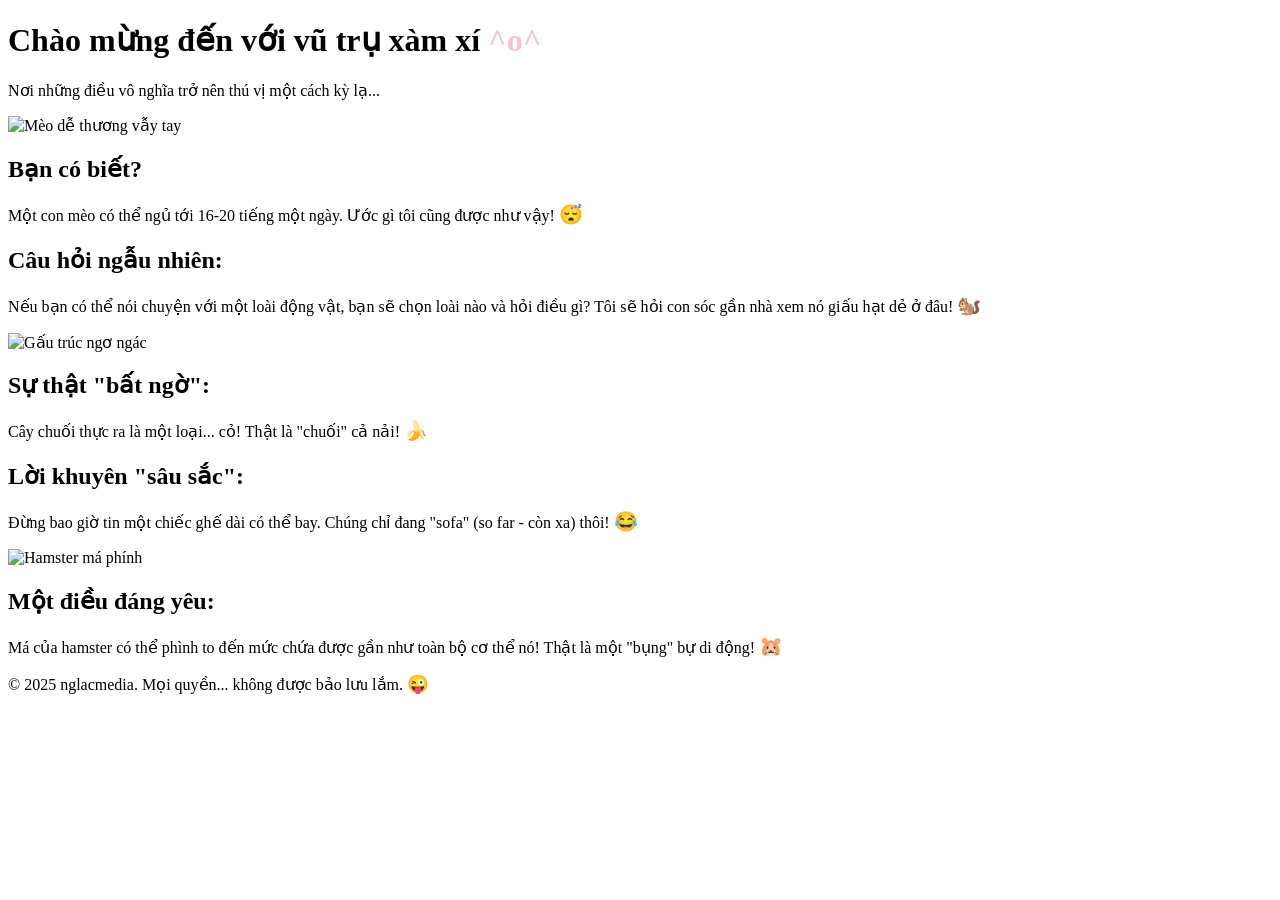
==== index.html @ ce8ee738 "Update index.html Signed-off-by: nglacmedia <doramloc8@gmail.com>" ====
<!DOCTYPE html>
<html lang="vi">
<head>
    <meta charset="UTF-8">
    <meta name="viewport" content="width=device-width, initial-scale=1.0">
    <title>Trang Web Xàm Xí</title>
    <link rel="stylesheet" href="style.css"> 
</head>
<body>
    <div class="container">
        <header>
            <h1>Chào mừng đến với vũ trụ xàm xí <span style="color: pink;">^o^</span></h1>
            <p class="subtitle">Nơi những điều vô nghĩa trở nên thú vị một cách kỳ lạ...</p>
        </header>

        <section class="content">
            <div class="item">
                <img src="https://i.imgur.com/ZLgWv04.gif" alt="Mèo dễ thương vẫy tay">
                <h2>Bạn có biết?</h2>
                <p>Một con mèo có thể ngủ tới 16-20 tiếng một ngày. Ước gì tôi cũng được như vậy! <span style="font-size: 1.2em;">😴</span></p>
            </div>

            <div class="item">
                <h2>Câu hỏi ngẫu nhiên:</h2>
                <p>Nếu bạn có thể nói chuyện với một loài động vật, bạn sẽ chọn loài nào và hỏi điều gì? Tôi sẽ hỏi con sóc gần nhà xem nó giấu hạt dẻ ở đâu! <span style="font-size: 1.2em;">🐿️</span></p>
            </div>

            <div class="item">
                <img src="https://i.imgur.com/LhK5QkC.gif" alt="Gấu trúc ngơ ngác">
                <h2>Sự thật "bất ngờ":</h2>
                <p>Cây chuối thực ra là một loại... cỏ! Thật là "chuối" cả nải! <span style="font-size: 1.2em;">🍌</span></p>
            </div>

            <div class="item">
                <h2>Lời khuyên "sâu sắc":</h2>
                <p>Đừng bao giờ tin một chiếc ghế dài có thể bay. Chúng chỉ đang "sofa" (so far - còn xa) thôi! <span style="font-size: 1.2em;">😂</span></p>
            </div>

            <div class="item">
                <img src="https://i.imgur.com/mSBvQfS.gif" alt="Hamster má phính">
                <h2>Một điều đáng yêu:</h2>
                <p>Má của hamster có thể phình to đến mức chứa được gần như toàn bộ cơ thể nó! Thật là một "bụng" bự di động! <span style="font-size: 1.2em;">🐹</span></p>
            </div>
            <div id="hidden-ip-log" style="display: none;"></div>
        </section>

        <footer>
            <p>© 2025 nglacmedia. Mọi quyền... không được bảo lưu lắm. <span style="font-size: 1.1em;">😜</span></p>
        </footer>
    </div>

    <script src="script.js"></script>
</body>
</html>
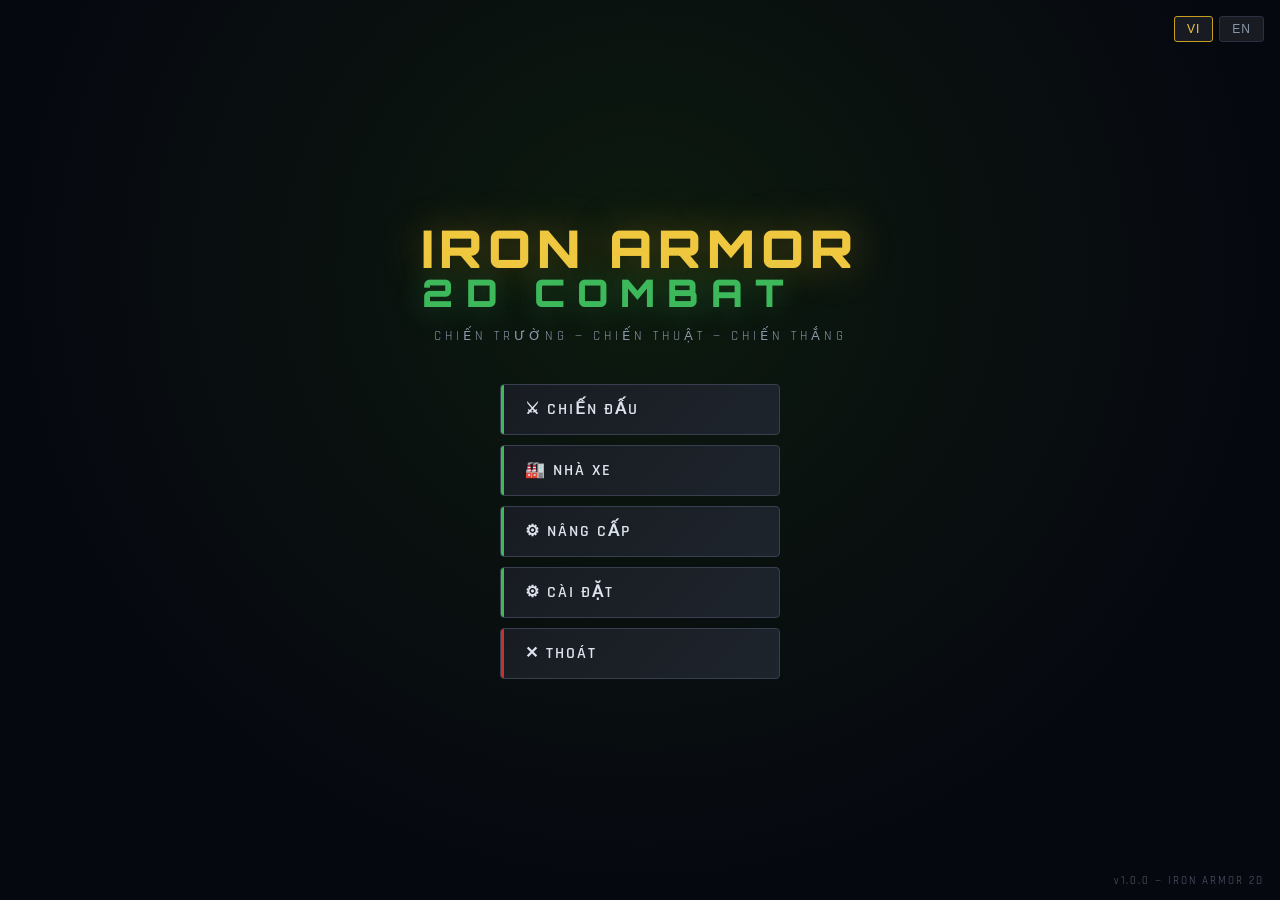
==== commit 053dac41: "Update index.html Signed-off-by: nglacmedia <doramloc8@gmail.com>" ====
--- a/index.html
+++ b/index.html
@@ -1,54 +1,1690 @@
 <!DOCTYPE html>
 <html lang="vi">
 <head>
-    <meta charset="UTF-8">
-    <meta name="viewport" content="width=device-width, initial-scale=1.0">
-    <title>Trang Web Xàm Xí</title>
-    <link rel="stylesheet" href="style.css"> 
+<meta charset="UTF-8">
+<meta name="viewport" content="width=device-width, initial-scale=1.0">
+<title>Iron Armor 2D — War Thunder Web</title>
+<style>
+@import url('https://fonts.googleapis.com/css2?family=Orbitron:wght@400;700;900&family=Rajdhani:wght@400;500;600;700&display=swap');
+*{margin:0;padding:0;box-sizing:border-box;user-select:none;}
+:root{
+  --bg:#0a0c10;--surface:#111418;--surface2:#181c22;--surface3:#1e242c;
+  --border:#2a3040;--border2:#384050;
+  --green:#3db85a;--green2:#28843e;--green3:#1a5c2a;
+  --gold:#c8a020;--gold2:#f0c840;--gold3:#806010;
+  --red:#c83030;--red2:#e84040;
+  --blue:#2060c0;--blue2:#4080e0;
+  --text:#dde4ee;--text2:#8898aa;--text3:#556070;
+  --amber:#d08020;--amber2:#f0a030;
+}
+html,body{width:100%;height:100%;overflow:hidden;background:var(--bg);font-family:'Rajdhani',sans-serif;color:var(--text);}
+canvas{display:block;position:absolute;top:0;left:0;}
+
+/* ===== SCREENS ===== */
+.screen{position:absolute;inset:0;display:none;flex-direction:column;align-items:center;justify-content:center;z-index:10;}
+.screen.active{display:flex;}
+
+/* ===== MAIN MENU ===== */
+#screen-menu{background:radial-gradient(ellipse at 50% 30%,#0d1a0e 0%,#060810 70%);}
+#menu-canvas{position:absolute;inset:0;z-index:0;}
+.menu-content{position:relative;z-index:2;display:flex;flex-direction:column;align-items:center;gap:8px;}
+.game-logo{font-family:'Orbitron',monospace;font-size:52px;font-weight:900;color:var(--gold2);letter-spacing:6px;text-shadow:0 0 40px rgba(200,160,30,0.4);line-height:1;}
+.game-logo span{color:var(--green);font-size:38px;display:block;letter-spacing:12px;text-shadow:0 0 30px rgba(60,180,90,0.4);}
+.game-tagline{font-size:13px;letter-spacing:4px;color:var(--text2);margin:8px 0 32px;}
+.menu-btns{display:flex;flex-direction:column;gap:10px;width:280px;}
+.menu-btn{
+  background:linear-gradient(135deg,var(--surface2),var(--surface3));
+  border:1px solid var(--border2);border-radius:4px;
+  padding:14px 24px;font-family:'Rajdhani',sans-serif;font-size:16px;font-weight:600;
+  color:var(--text);letter-spacing:2px;cursor:pointer;
+  transition:all 0.15s;text-align:left;position:relative;overflow:hidden;
+}
+.menu-btn::before{content:'';position:absolute;left:0;top:0;bottom:0;width:3px;background:var(--green);transition:width 0.15s;}
+.menu-btn:hover{border-color:var(--green);color:var(--gold2);background:linear-gradient(135deg,var(--surface3),#222c1a);}
+.menu-btn:hover::before{width:6px;}
+.menu-btn.danger::before{background:var(--red);}
+.menu-btn.danger:hover{border-color:var(--red);color:var(--red2);}
+.version-tag{position:absolute;bottom:12px;right:16px;font-size:11px;color:var(--text3);letter-spacing:2px;}
+.lang-toggle{position:absolute;top:16px;right:16px;display:flex;gap:6px;}
+.lang-btn{background:var(--surface2);border:1px solid var(--border);border-radius:3px;padding:5px 12px;font-size:12px;cursor:pointer;letter-spacing:1px;color:var(--text2);}
+.lang-btn.active{border-color:var(--gold);color:var(--gold2);}
+
+/* ===== GARAGE SCREEN ===== */
+#screen-garage{background:var(--bg);flex-direction:row;align-items:stretch;padding:0;}
+.garage-sidebar{width:280px;background:var(--surface);border-right:1px solid var(--border);display:flex;flex-direction:column;padding:20px 0;}
+.garage-title{font-family:'Orbitron',monospace;font-size:18px;font-weight:700;color:var(--gold2);padding:0 20px 16px;border-bottom:1px solid var(--border);letter-spacing:2px;}
+.tank-list{flex:1;overflow-y:auto;padding:12px;}
+.tank-item{border:1px solid var(--border);border-radius:4px;margin-bottom:8px;padding:12px;cursor:pointer;transition:all 0.12s;background:var(--surface2);}
+.tank-item:hover,.tank-item.selected{border-color:var(--green);background:var(--surface3);}
+.tank-item-name{font-weight:700;font-size:14px;color:var(--text);}
+.tank-item-tier{font-size:11px;color:var(--text2);margin-top:2px;}
+.tank-item-locked{opacity:0.45;cursor:not-allowed;}
+.tier-badge{display:inline-block;background:var(--gold3);color:var(--gold2);font-size:10px;padding:1px 6px;border-radius:2px;font-weight:700;float:right;}
+.garage-main{flex:1;display:flex;flex-direction:column;padding:24px;}
+.garage-header{display:flex;justify-content:space-between;align-items:center;margin-bottom:20px;}
+.garage-tank-name{font-family:'Orbitron',monospace;font-size:24px;font-weight:700;color:var(--gold2);}
+.garage-preview{flex:1;display:flex;gap:20px;}
+.tank-preview-box{flex:1;background:var(--surface2);border:1px solid var(--border);border-radius:6px;display:flex;align-items:center;justify-content:center;position:relative;overflow:hidden;}
+.tank-preview-canvas{width:100%;height:100%;}
+.tank-stats-box{width:260px;background:var(--surface2);border:1px solid var(--border);border-radius:6px;padding:16px;display:flex;flex-direction:column;gap:10px;}
+.stat-row{display:flex;flex-direction:column;gap:4px;}
+.stat-label{font-size:11px;color:var(--text2);letter-spacing:1px;text-transform:uppercase;}
+.stat-bar-bg{background:var(--surface);border-radius:2px;height:6px;overflow:hidden;}
+.stat-bar-fill{height:100%;border-radius:2px;transition:width 0.3s;}
+.stat-val{font-size:12px;color:var(--text);font-weight:600;}
+.garage-actions{display:flex;gap:10px;margin-top:16px;}
+.btn{padding:10px 24px;border-radius:4px;font-family:'Rajdhani',sans-serif;font-size:14px;font-weight:700;letter-spacing:2px;cursor:pointer;border:1px solid;transition:all 0.12s;}
+.btn-primary{background:var(--green3);border-color:var(--green2);color:var(--green);}
+.btn-primary:hover{background:var(--green2);color:#fff;}
+.btn-secondary{background:var(--surface3);border-color:var(--border2);color:var(--text);}
+.btn-secondary:hover{border-color:var(--text2);}
+.btn-gold{background:var(--gold3);border-color:var(--gold2);color:var(--gold2);}
+.btn-gold:hover{background:var(--gold2);color:#000;}
+.back-btn{background:var(--surface2);border:1px solid var(--border);border-radius:3px;padding:6px 14px;font-size:13px;cursor:pointer;color:var(--text2);}
+.back-btn:hover{border-color:var(--text2);color:var(--text);}
+
+/* ===== UPGRADE TREE ===== */
+#screen-upgrade{background:var(--bg);flex-direction:column;padding:24px;}
+.upgrade-header{width:100%;display:flex;justify-content:space-between;align-items:center;margin-bottom:20px;}
+.upgrade-title{font-family:'Orbitron',monospace;font-size:20px;font-weight:700;color:var(--gold2);letter-spacing:2px;}
+.upgrade-grid{display:grid;grid-template-columns:repeat(4,1fr);gap:14px;width:100%;max-width:900px;}
+.upgrade-card{background:var(--surface2);border:1px solid var(--border);border-radius:6px;padding:14px;cursor:pointer;transition:all 0.12s;position:relative;}
+.upgrade-card:hover:not(.locked){border-color:var(--gold);background:var(--surface3);}
+.upgrade-card.unlocked{border-color:var(--green2);}
+.upgrade-card.locked{opacity:0.5;cursor:not-allowed;}
+.upgrade-icon{font-size:28px;margin-bottom:6px;}
+.upgrade-name{font-weight:700;font-size:14px;color:var(--text);margin-bottom:3px;}
+.upgrade-desc{font-size:11px;color:var(--text2);line-height:1.4;}
+.upgrade-cost{margin-top:8px;font-size:12px;color:var(--gold2);font-weight:700;}
+.upgrade-badge{position:absolute;top:8px;right:8px;background:var(--green3);border:1px solid var(--green2);color:var(--green);font-size:10px;padding:2px 6px;border-radius:2px;}
+.currency-bar{display:flex;gap:16px;align-items:center;}
+.currency-item{display:flex;align-items:center;gap:6px;font-size:14px;font-weight:700;}
+
+/* ===== MISSION SELECT ===== */
+#screen-mission{background:var(--bg);flex-direction:column;padding:24px;}
+.mission-header{width:100%;display:flex;justify-content:space-between;align-items:center;margin-bottom:20px;}
+.mission-title{font-family:'Orbitron',monospace;font-size:20px;font-weight:700;color:var(--gold2);letter-spacing:2px;}
+.mission-grid{display:grid;grid-template-columns:repeat(3,1fr);gap:14px;width:100%;max-width:1000px;}
+.mission-card{background:var(--surface2);border:1px solid var(--border);border-radius:6px;padding:18px;cursor:pointer;transition:all 0.12s;position:relative;overflow:hidden;}
+.mission-card::before{content:'';position:absolute;top:0;left:0;right:0;height:3px;}
+.mission-card.easy::before{background:var(--green);}
+.mission-card.medium::before{background:var(--amber2);}
+.mission-card.hard::before{background:var(--red2);}
+.mission-card:hover:not(.locked-m){border-color:var(--gold);background:var(--surface3);}
+.mission-card.locked-m{opacity:0.45;cursor:not-allowed;}
+.mission-map-name{font-family:'Orbitron',monospace;font-size:13px;font-weight:700;color:var(--gold2);margin-bottom:6px;letter-spacing:1px;}
+.mission-name{font-size:16px;font-weight:700;color:var(--text);margin-bottom:6px;}
+.mission-desc{font-size:12px;color:var(--text2);line-height:1.5;margin-bottom:10px;}
+.mission-meta{display:flex;gap:10px;flex-wrap:wrap;}
+.mission-tag{font-size:10px;padding:2px 8px;border-radius:2px;font-weight:700;letter-spacing:1px;}
+.tag-easy{background:#1a3020;color:var(--green);}
+.tag-medium{background:#302010;color:var(--amber2);}
+.tag-hard{background:#301010;color:var(--red2);}
+.mission-stars{color:var(--gold2);font-size:14px;margin-top:6px;}
+.mission-reward{font-size:11px;color:var(--gold);margin-top:4px;}
+
+/* ===== SETTINGS ===== */
+#screen-settings{background:var(--bg);flex-direction:column;padding:24px;gap:0;}
+.settings-title{font-family:'Orbitron',monospace;font-size:20px;font-weight:700;color:var(--gold2);letter-spacing:2px;margin-bottom:20px;}
+.settings-panel{background:var(--surface2);border:1px solid var(--border);border-radius:6px;width:100%;max-width:600px;overflow:hidden;}
+.settings-row{display:flex;justify-content:space-between;align-items:center;padding:14px 20px;border-bottom:1px solid var(--border);}
+.settings-row:last-child{border-bottom:none;}
+.settings-label{font-size:15px;font-weight:600;color:var(--text);}
+.settings-desc{font-size:11px;color:var(--text2);margin-top:2px;}
+.toggle{width:44px;height:24px;background:var(--border2);border-radius:12px;position:relative;cursor:pointer;transition:background 0.2s;border:none;}
+.toggle.on{background:var(--green2);}
+.toggle::after{content:'';position:absolute;width:18px;height:18px;background:#fff;border-radius:50%;top:3px;left:3px;transition:left 0.2s;}
+.toggle.on::after{left:23px;}
+.slider-input{width:140px;accent-color:var(--green);}
+.select-input{background:var(--surface3);border:1px solid var(--border2);color:var(--text);padding:5px 10px;border-radius:3px;font-family:'Rajdhani',sans-serif;}
+
+/* ===== GAME UI ===== */
+#screen-game{z-index:5;background:transparent;}
+#game-canvas{position:absolute;inset:0;z-index:1;}
+#game-hud{position:absolute;inset:0;z-index:5;pointer-events:none;}
+
+/* HUD Top */
+.hud-top{position:absolute;top:0;left:0;right:0;display:flex;justify-content:space-between;align-items:flex-start;padding:10px 14px;}
+.hud-panel{background:rgba(8,12,16,0.82);border:1px solid rgba(40,60,80,0.8);border-radius:4px;padding:8px 14px;backdrop-filter:blur(2px);}
+.hud-player-name{font-family:'Orbitron',monospace;font-size:11px;font-weight:700;color:var(--gold2);letter-spacing:2px;margin-bottom:4px;}
+.hud-hp-row{display:flex;align-items:center;gap:8px;}
+.hud-hp-bar-bg{width:160px;height:8px;background:rgba(255,255,255,0.1);border-radius:4px;overflow:hidden;}
+.hud-hp-bar{height:100%;border-radius:4px;transition:width 0.1s,background 0.3s;}
+.hud-hp-text{font-size:11px;font-weight:700;min-width:36px;text-align:right;}
+.hud-armor-row{display:flex;gap:6px;margin-top:5px;}
+.armor-seg{width:14px;height:4px;border-radius:1px;background:var(--blue2);opacity:0.9;}
+.armor-seg.lost{background:rgba(255,255,255,0.12);}
+.hud-ammo-row{display:flex;gap:3px;margin-top:5px;align-items:center;}
+.ammo-dot{width:7px;height:10px;border-radius:1px;background:var(--gold);opacity:0.9;}
+.ammo-dot.spent{background:rgba(255,255,255,0.1);}
+.ammo-reload{width:100%;height:3px;background:rgba(255,255,255,0.1);border-radius:2px;margin-top:4px;overflow:hidden;}
+.ammo-reload-fill{height:100%;background:var(--gold);border-radius:2px;transition:width 0.05s;}
+
+/* HUD Center */
+.hud-center{position:absolute;top:10px;left:50%;transform:translateX(-50%);}
+.hud-score-box{text-align:center;}
+.hud-score-val{font-family:'Orbitron',monospace;font-size:22px;font-weight:900;color:var(--gold2);}
+.hud-wave-text{font-size:11px;color:var(--text2);letter-spacing:2px;margin-top:2px;}
+.hud-timer{font-family:'Orbitron',monospace;font-size:14px;color:var(--red2);margin-top:3px;}
+
+/* HUD Bottom Right — Minimap */
+.hud-minimap{position:absolute;bottom:14px;right:14px;width:160px;height:160px;}
+.minimap-canvas{width:160px;height:160px;border:1px solid rgba(60,180,90,0.4);border-radius:3px;background:rgba(10,16,12,0.85);}
+.minimap-label{font-size:9px;color:var(--text3);letter-spacing:2px;text-align:center;margin-top:3px;}
+
+/* HUD Bottom Left — Controls */
+.hud-controls{position:absolute;bottom:14px;left:14px;}
+.ctrl-hint{font-size:10px;color:rgba(255,255,255,0.35);letter-spacing:1px;line-height:1.8;}
+.ctrl-key{display:inline-block;background:rgba(255,255,255,0.08);border:1px solid rgba(255,255,255,0.15);border-radius:2px;padding:0 4px;font-size:9px;}
+
+/* HUD Weapon Selector */
+.hud-weapons{position:absolute;bottom:14px;left:50%;transform:translateX(-50%);display:flex;gap:8px;}
+.weapon-slot{background:rgba(8,12,16,0.82);border:1px solid rgba(40,60,80,0.8);border-radius:4px;padding:6px 12px;text-align:center;min-width:70px;}
+.weapon-slot.active{border-color:var(--gold2);}
+.weapon-slot-key{font-size:10px;color:var(--text3);letter-spacing:1px;}
+.weapon-slot-name{font-size:12px;font-weight:700;color:var(--text);}
+.weapon-slot.active .weapon-slot-name{color:var(--gold2);}
+
+/* HUD Crosshair pointer-events none handled by canvas */
+/* Kill feed */
+.kill-feed{position:absolute;top:70px;right:14px;display:flex;flex-direction:column;gap:4px;pointer-events:none;}
+.kill-entry{background:rgba(8,12,16,0.75);border-left:2px solid var(--red2);padding:3px 8px;font-size:11px;color:var(--text);border-radius:2px;animation:killFade 3s forwards;}
+@keyframes killFade{0%{opacity:1}70%{opacity:1}100%{opacity:0}}
+
+/* Alerts */
+.hud-alert{position:absolute;top:50%;left:50%;transform:translate(-50%,-50%);font-family:'Orbitron',monospace;font-size:26px;font-weight:900;letter-spacing:6px;pointer-events:none;opacity:0;transition:opacity 0.3s;}
+
+/* Boss health bar */
+.boss-bar{position:absolute;top:56px;left:50%;transform:translateX(-50%);width:400px;display:none;}
+.boss-bar-name{font-family:'Orbitron',monospace;font-size:12px;color:var(--red2);text-align:center;letter-spacing:2px;margin-bottom:3px;}
+.boss-bar-bg{height:10px;background:rgba(255,255,255,0.1);border-radius:5px;overflow:hidden;}
+.boss-bar-fill{height:100%;background:linear-gradient(90deg,var(--red),var(--red2));border-radius:5px;transition:width 0.1s;}
+
+/* ===== PAUSE / GAME OVER ===== */
+.overlay-screen{position:absolute;inset:0;background:rgba(0,0,0,0.78);z-index:20;display:none;flex-direction:column;align-items:center;justify-content:center;gap:16px;}
+.overlay-screen.active{display:flex;}
+.overlay-title{font-family:'Orbitron',monospace;font-size:42px;font-weight:900;letter-spacing:6px;}
+.overlay-score{font-size:18px;color:var(--text2);text-align:center;}
+.overlay-btns{display:flex;gap:12px;margin-top:8px;}
+.results-grid{display:grid;grid-template-columns:repeat(3,1fr);gap:12px;background:var(--surface2);border:1px solid var(--border);border-radius:6px;padding:16px;max-width:480px;}
+.result-item{text-align:center;}
+.result-val{font-family:'Orbitron',monospace;font-size:22px;font-weight:700;color:var(--gold2);}
+.result-label{font-size:11px;color:var(--text2);margin-top:2px;letter-spacing:1px;}
+
+/* ===== SCROLLBAR ===== */
+::-webkit-scrollbar{width:4px;}
+::-webkit-scrollbar-track{background:var(--surface);}
+::-webkit-scrollbar-thumb{background:var(--border2);border-radius:2px;}
+::-webkit-scrollbar-thumb:hover{background:var(--text3);}
+</style>
 </head>
 <body>
-    <div class="container">
-        <header>
-            <h1>Chào mừng đến với vũ trụ xàm xí <span style="color: pink;">^o^</span></h1>
-            <p class="subtitle">Nơi những điều vô nghĩa trở nên thú vị một cách kỳ lạ...</p>
-        </header>
-
-        <section class="content">
-            <div class="item">
-                <img src="https://i.imgur.com/ZLgWv04.gif" alt="Mèo dễ thương vẫy tay">
-                <h2>Bạn có biết?</h2>
-                <p>Một con mèo có thể ngủ tới 16-20 tiếng một ngày. Ước gì tôi cũng được như vậy! <span style="font-size: 1.2em;">😴</span></p>
-            </div>
-
-            <div class="item">
-                <h2>Câu hỏi ngẫu nhiên:</h2>
-                <p>Nếu bạn có thể nói chuyện với một loài động vật, bạn sẽ chọn loài nào và hỏi điều gì? Tôi sẽ hỏi con sóc gần nhà xem nó giấu hạt dẻ ở đâu! <span style="font-size: 1.2em;">🐿️</span></p>
-            </div>
-
-            <div class="item">
-                <img src="https://i.imgur.com/LhK5QkC.gif" alt="Gấu trúc ngơ ngác">
-                <h2>Sự thật "bất ngờ":</h2>
-                <p>Cây chuối thực ra là một loại... cỏ! Thật là "chuối" cả nải! <span style="font-size: 1.2em;">🍌</span></p>
-            </div>
-
-            <div class="item">
-                <h2>Lời khuyên "sâu sắc":</h2>
-                <p>Đừng bao giờ tin một chiếc ghế dài có thể bay. Chúng chỉ đang "sofa" (so far - còn xa) thôi! <span style="font-size: 1.2em;">😂</span></p>
-            </div>
-
-            <div class="item">
-                <img src="https://i.imgur.com/mSBvQfS.gif" alt="Hamster má phính">
-                <h2>Một điều đáng yêu:</h2>
-                <p>Má của hamster có thể phình to đến mức chứa được gần như toàn bộ cơ thể nó! Thật là một "bụng" bự di động! <span style="font-size: 1.2em;">🐹</span></p>
-            </div>
-            <div id="hidden-ip-log" style="display: none;"></div>
-        </section>
-
-        <footer>
-            <p>© 2025 nglacmedia. Mọi quyền... không được bảo lưu lắm. <span style="font-size: 1.1em;">😜</span></p>
-        </footer>
+
+<!-- BG canvas for menu animation -->
+<canvas id="menu-canvas"></canvas>
+
+<!-- ===== MAIN MENU ===== -->
+<div class="screen active" id="screen-menu">
+  <div class="lang-toggle">
+    <button class="lang-btn active" onclick="setLang('vi')" id="lang-vi">VI</button>
+    <button class="lang-btn" onclick="setLang('en')" id="lang-en">EN</button>
+  </div>
+  <div class="menu-content">
+    <div class="game-logo">IRON ARMOR<span>2D COMBAT</span></div>
+    <div class="game-tagline" id="t-tagline">CHIẾN TRƯỜNG — CHIẾN THUẬT — CHIẾN THẮNG</div>
+    <div class="menu-btns">
+      <button class="menu-btn" onclick="showScreen('screen-mission')">⚔ <span id="t-play">CHIẾN ĐẤU</span></button>
+      <button class="menu-btn" onclick="showScreen('screen-garage')">🏭 <span id="t-garage">NHÀ XE</span></button>
+      <button class="menu-btn" onclick="showScreen('screen-upgrade')">⚙ <span id="t-upgrade">NÂNG CẤP</span></button>
+      <button class="menu-btn" onclick="showScreen('screen-settings')">⚙ <span id="t-settings">CÀI ĐẶT</span></button>
+      <button class="menu-btn danger" onclick="confirmExit()">✕ <span id="t-exit">THOÁT</span></button>
     </div>
-
-    <script src="script.js"></script>
+  </div>
+  <div class="version-tag">v1.0.0 — IRON ARMOR 2D</div>
+</div>
+
+<!-- ===== GARAGE ===== -->
+<div class="screen" id="screen-garage">
+  <div class="garage-sidebar">
+    <div class="garage-title" id="t-g-title">🏭 NHÀ XE</div>
+    <div class="tank-list" id="tank-list"></div>
+    <div style="padding:12px 16px;border-top:1px solid var(--border);">
+      <button class="back-btn" onclick="showScreen('screen-menu')" style="width:100%">← <span id="t-back">QUAY LẠI</span></button>
+    </div>
+  </div>
+  <div class="garage-main">
+    <div class="garage-header">
+      <div class="garage-tank-name" id="garage-tank-name">T-34-85</div>
+      <div class="currency-bar">
+        <div class="currency-item"><span>🪙</span><span id="gold-display">0</span></div>
+        <div class="currency-item"><span>🔩</span><span id="rp-display">0</span></div>
+      </div>
+    </div>
+    <div class="garage-preview">
+      <div class="tank-preview-box"><canvas id="garage-canvas" class="tank-preview-canvas"></canvas></div>
+      <div class="tank-stats-box" id="tank-stats-box">
+        <div class="stat-row">
+          <div style="display:flex;justify-content:space-between"><span class="stat-label" id="t-s-armor">GIÁP</span><span class="stat-val" id="stat-armor">0</span></div>
+          <div class="stat-bar-bg"><div class="stat-bar-fill" id="bar-armor" style="background:var(--blue2)"></div></div>
+        </div>
+        <div class="stat-row">
+          <div style="display:flex;justify-content:space-between"><span class="stat-label" id="t-s-firepower">HỎA LỰC</span><span class="stat-val" id="stat-firepower">0</span></div>
+          <div class="stat-bar-bg"><div class="stat-bar-fill" id="bar-firepower" style="background:var(--red2)"></div></div>
+        </div>
+        <div class="stat-row">
+          <div style="display:flex;justify-content:space-between"><span class="stat-label" id="t-s-mobility">CƠ ĐỘNG</span><span class="stat-val" id="stat-mobility">0</span></div>
+          <div class="stat-bar-bg"><div class="stat-bar-fill" id="bar-mobility" style="background:var(--green)"></div></div>
+        </div>
+        <div class="stat-row">
+          <div style="display:flex;justify-content:space-between"><span class="stat-label" id="t-s-reload">NẠP ĐẠN</span><span class="stat-val" id="stat-reload">0s</span></div>
+          <div class="stat-bar-bg"><div class="stat-bar-fill" id="bar-reload" style="background:var(--gold)"></div></div>
+        </div>
+        <div class="stat-row">
+          <div style="display:flex;justify-content:space-between"><span class="stat-label" id="t-s-range">TẦM BẮN</span><span class="stat-val" id="stat-range">0m</span></div>
+          <div class="stat-bar-bg"><div class="stat-bar-fill" id="bar-range" style="background:var(--amber2)"></div></div>
+        </div>
+        <div style="margin-top:auto;padding-top:10px;border-top:1px solid var(--border);">
+          <div style="font-size:11px;color:var(--text2);margin-bottom:4px;" id="t-nation">QUỐC GIA</div>
+          <div id="stat-nation" style="font-weight:700;font-size:14px;">USSR</div>
+          <div style="font-size:11px;color:var(--text2);margin-top:6px;margin-bottom:4px;" id="t-tier">HẠNG</div>
+          <div id="stat-tier" style="font-weight:700;font-size:14px;color:var(--gold2);">I</div>
+        </div>
+      </div>
+    </div>
+    <div class="garage-actions">
+      <button class="btn btn-primary" onclick="selectTankAndGo()" id="t-btn-battle">⚔ CHIẾN ĐẤU</button>
+      <button class="btn btn-gold" onclick="showScreen('screen-upgrade')" id="t-btn-upgrades">⚙ NÂNG CẤP</button>
+    </div>
+  </div>
+</div>
+
+<!-- ===== UPGRADE ===== -->
+<div class="screen" id="screen-upgrade">
+  <div class="upgrade-header" style="max-width:940px;width:100%">
+    <div class="upgrade-title" id="t-up-title">⚙ CÂY NÂNG CẤP</div>
+    <div style="display:flex;gap:16px;align-items:center;">
+      <div class="currency-bar">
+        <div class="currency-item">🪙 <span id="gold-display2">0</span></div>
+        <div class="currency-item">🔩 <span id="rp-display2">0</span></div>
+      </div>
+      <button class="back-btn" onclick="showScreen('screen-menu')">← <span id="t-back2">QUAY LẠI</span></button>
+    </div>
+  </div>
+  <div class="upgrade-grid" id="upgrade-grid"></div>
+</div>
+
+<!-- ===== MISSION SELECT ===== -->
+<div class="screen" id="screen-mission">
+  <div class="mission-header" style="max-width:1020px;width:100%">
+    <div class="mission-title" id="t-ms-title">⚔ CHỌN NHIỆM VỤ</div>
+    <button class="back-btn" onclick="showScreen('screen-menu')">← <span id="t-back3">QUAY LẠI</span></button>
+  </div>
+  <div class="mission-grid" id="mission-grid"></div>
+</div>
+
+<!-- ===== SETTINGS ===== -->
+<div class="screen" id="screen-settings">
+  <div style="width:100%;max-width:600px;">
+    <div style="display:flex;justify-content:space-between;align-items:center;margin-bottom:20px;">
+      <div class="settings-title" id="t-set-title">⚙ CÀI ĐẶT</div>
+      <button class="back-btn" onclick="showScreen('screen-menu')">← <span id="t-back4">QUAY LẠI</span></button>
+    </div>
+    <div class="settings-panel">
+      <div class="settings-row">
+        <div><div class="settings-label" id="t-set-lang">Ngôn Ngữ / Language</div></div>
+        <select class="select-input" onchange="setLang(this.value)" id="lang-select">
+          <option value="vi">Tiếng Việt</option>
+          <option value="en">English</option>
+        </select>
+      </div>
+      <div class="settings-row">
+        <div><div class="settings-label" id="t-set-sfx">Âm Thanh</div><div class="settings-desc" id="t-set-sfx-d">Hiệu ứng âm thanh</div></div>
+        <button class="toggle on" id="toggle-sfx" onclick="toggleSetting('sfx',this)"></button>
+      </div>
+      <div class="settings-row">
+        <div><div class="settings-label" id="t-set-particles">Hiệu ứng hạt</div><div class="settings-desc" id="t-set-particles-d">Cháy nổ, khói</div></div>
+        <button class="toggle on" id="toggle-particles" onclick="toggleSetting('particles',this)"></button>
+      </div>
+      <div class="settings-row">
+        <div><div class="settings-label" id="t-set-minimap">Bản đồ nhỏ</div></div>
+        <button class="toggle on" id="toggle-minimap" onclick="toggleSetting('minimap',this)"></button>
+      </div>
+      <div class="settings-row">
+        <div><div class="settings-label" id="t-set-vol">Âm lượng</div></div>
+        <input type="range" class="slider-input" min="0" max="100" value="70" id="vol-slider" oninput="updateVolume(this.value)">
+      </div>
+      <div class="settings-row">
+        <div><div class="settings-label" id="t-set-diff">Độ khó</div></div>
+        <select class="select-input" id="diff-select" onchange="settings.difficulty=this.value">
+          <option value="easy" id="t-diff-easy">Dễ</option>
+          <option value="normal" selected id="t-diff-norm">Bình Thường</option>
+          <option value="hard" id="t-diff-hard">Khó</option>
+        </select>
+      </div>
+    </div>
+  </div>
+</div>
+
+<!-- ===== GAME SCREEN ===== -->
+<div class="screen" id="screen-game">
+  <canvas id="game-canvas"></canvas>
+  <div id="game-hud">
+    <div class="hud-top">
+      <!-- Player HUD -->
+      <div class="hud-panel">
+        <div class="hud-player-name" id="hud-tank-name">T-34-85</div>
+        <div class="hud-hp-row">
+          <div class="hud-hp-bar-bg"><div class="hud-hp-bar" id="hud-hp-bar" style="width:100%;background:var(--green)"></div></div>
+          <div class="hud-hp-text" id="hud-hp-text">100</div>
+        </div>
+        <div class="hud-armor-row" id="hud-armor-row"></div>
+        <div class="hud-ammo-row" id="hud-ammo-row"></div>
+        <div class="ammo-reload"><div class="ammo-reload-fill" id="hud-reload-bar" style="width:100%"></div></div>
+      </div>
+      <!-- Center score -->
+      <div class="hud-panel hud-score-box">
+        <div class="hud-score-val" id="hud-score">0</div>
+        <div class="hud-wave-text" id="hud-wave">WAVE 1</div>
+        <div class="hud-timer" id="hud-timer"></div>
+      </div>
+      <!-- Enemy count -->
+      <div class="hud-panel" style="text-align:right;min-width:120px;">
+        <div style="font-size:10px;color:var(--text2);letter-spacing:2px;" id="t-hud-enemies">ĐỊCH</div>
+        <div style="font-family:'Orbitron',monospace;font-size:20px;font-weight:700;color:var(--red2);" id="hud-enemy-count">0</div>
+        <div style="font-size:10px;color:var(--text2);" id="hud-kills-text">Diệt: 0</div>
+      </div>
+    </div>
+
+    <!-- Boss bar -->
+    <div class="boss-bar" id="boss-bar">
+      <div class="boss-bar-name" id="boss-bar-name">TIGER I — BOSS</div>
+      <div class="boss-bar-bg"><div class="boss-bar-fill" id="boss-bar-fill" style="width:100%"></div></div>
+    </div>
+
+    <!-- Kill feed -->
+    <div class="kill-feed" id="kill-feed"></div>
+
+    <!-- Wave alert -->
+    <div class="hud-alert" id="hud-alert"></div>
+
+    <!-- Minimap -->
+    <div class="hud-minimap" id="minimap-container">
+      <canvas class="minimap-canvas" id="minimap-canvas" width="160" height="160"></canvas>
+      <div class="minimap-label" id="t-minimap-label">BẢN ĐỒ</div>
+    </div>
+
+    <!-- Controls hint -->
+    <div class="hud-controls">
+      <div class="ctrl-hint">
+        <span class="ctrl-key">WASD</span> <span id="t-ctrl-move">Di chuyển</span> &nbsp;
+        <span class="ctrl-key">Click</span> <span id="t-ctrl-fire">Bắn</span><br>
+        <span class="ctrl-key">1-3</span> <span id="t-ctrl-weapon">Đổi vũ khí</span> &nbsp;
+        <span class="ctrl-key">ESC</span> <span id="t-ctrl-pause">Tạm dừng</span><br>
+        <span class="ctrl-key">Q</span> <span id="t-ctrl-smoke">Khói</span> &nbsp;
+        <span class="ctrl-key">E</span> <span id="t-ctrl-repair">Sửa chữa</span>
+      </div>
+    </div>
+
+    <!-- Weapon bar -->
+    <div class="hud-weapons" id="hud-weapons"></div>
+
+    <!-- Ability cooldown -->
+    <div style="position:absolute;bottom:14px;left:50%;transform:translateX(-50%);margin-top:44px;display:flex;gap:8px;" id="hud-abilities"></div>
+  </div>
+</div>
+
+<!-- ===== PAUSE OVERLAY ===== -->
+<div class="overlay-screen" id="overlay-pause">
+  <div class="overlay-title" style="color:var(--gold2)" id="t-paused">⏸ TẠM DỪNG</div>
+  <div class="overlay-btns">
+    <button class="btn btn-primary" onclick="resumeGame()" id="t-btn-resume">▶ TIẾP TỤC</button>
+    <button class="btn btn-secondary" onclick="quitToMenu()" id="t-btn-quit">⌂ MENU</button>
+  </div>
+</div>
+
+<!-- ===== GAME OVER ===== -->
+<div class="overlay-screen" id="overlay-gameover">
+  <div class="overlay-title" id="go-title" style="color:var(--red2)">GAME OVER</div>
+  <div class="results-grid">
+    <div class="result-item"><div class="result-val" id="res-score">0</div><div class="result-label" id="t-res-score">ĐIỂM</div></div>
+    <div class="result-item"><div class="result-val" id="res-kills">0</div><div class="result-label" id="t-res-kills">TIÊU DIỆT</div></div>
+    <div class="result-item"><div class="result-val" id="res-wave">1</div><div class="result-label" id="t-res-wave">WAVE</div></div>
+    <div class="result-item"><div class="result-val" id="res-gold">+0</div><div class="result-label" id="t-res-gold">VÀNG</div></div>
+    <div class="result-item"><div class="result-val" id="res-rp">+0</div><div class="result-label" id="t-res-rp">RP</div></div>
+    <div class="result-item"><div class="result-val" id="res-acc">0%</div><div class="result-label" id="t-res-acc">ĐỘ CHÍNH XÁC</div></div>
+  </div>
+  <div class="overlay-btns">
+    <button class="btn btn-primary" onclick="restartMission()" id="t-btn-retry">↩ THỬ LẠI</button>
+    <button class="btn btn-secondary" onclick="quitToMenu()" id="t-btn-menu">⌂ MENU</button>
+  </div>
+</div>
+
+<!-- ===== VICTORY ===== -->
+<div class="overlay-screen" id="overlay-victory">
+  <div class="overlay-title" style="color:var(--gold2)" id="t-victory">CHIẾN THẮNG!</div>
+  <div style="font-size:32px;margin:8px 0;">★★★</div>
+  <div class="results-grid">
+    <div class="result-item"><div class="result-val" id="vres-score">0</div><div class="result-label" id="t-vres-score">ĐIỂM</div></div>
+    <div class="result-item"><div class="result-val" id="vres-kills">0</div><div class="result-label">TIÊU DIỆT</div></div>
+    <div class="result-item"><div class="result-val" id="vres-wave">1</div><div class="result-label">WAVE</div></div>
+    <div class="result-item"><div class="result-val" id="vres-gold">+0</div><div class="result-label">VÀNG 🪙</div></div>
+    <div class="result-item"><div class="result-val" id="vres-rp">+0</div><div class="result-label">RP 🔩</div></div>
+    <div class="result-item"><div class="result-val" id="vres-acc">0%</div><div class="result-label" id="t-vres-acc">CHÍNH XÁC</div></div>
+  </div>
+  <div class="overlay-btns">
+    <button class="btn btn-gold" onclick="quitToMenu()">⌂ MENU</button>
+    <button class="btn btn-primary" onclick="restartMission()">↩ LẠI</button>
+  </div>
+</div>
+
+<script>
+// ============================================================
+// GLOBALS & STATE
+// ============================================================
+const W = window.innerWidth, H = window.innerHeight;
+let currentLang = 'vi';
+let selectedTankId = 't34';
+let currentMission = null;
+let gameRunning = false, gamePaused = false, gameOver = false;
+
+const playerState = {
+  gold: 2400, rp: 850,
+  unlockedTanks: ['t34','m4a1'],
+  unlockedUpgrades: [],
+  missionStars: {},
+  kills: 0, totalShots: 0, totalHits: 0
+};
+
+// Load saved state
+try {
+  const saved = localStorage.getItem('ironarmor2d');
+  if (saved) { const d = JSON.parse(saved); Object.assign(playerState, d); }
+} catch(e){}
+
+function saveState() {
+  try { localStorage.setItem('ironarmor2d', JSON.stringify(playerState)); } catch(e){}
+}
+
+const settings = { sfx: true, particles: true, minimap: true, volume: 0.7, difficulty: 'normal' };
+
+// ============================================================
+// LANG SYSTEM
+// ============================================================
+const LANG = {
+  vi: {
+    tagline:'CHIẾN TRƯỜNG — CHIẾN THUẬT — CHIẾN THẮNG',
+    play:'CHIẾN ĐẤU',garage:'NHÀ XE',upgrade:'NÂNG CẤP',sett:'CÀI ĐẶT',exit:'THOÁT',
+    back:'QUAY LẠI',
+    'g-title':'🏭 NHÀ XE','up-title':'⚙ CÂY NÂNG CẤP','ms-title':'⚔ CHỌN NHIỆM VỤ',
+    'set-title':'⚙ CÀI ĐẶT','set-lang':'Ngôn Ngữ / Language',
+    'set-sfx':'Âm Thanh','set-sfx-d':'Hiệu ứng âm thanh',
+    'set-particles':'Hiệu ứng hạt','set-particles-d':'Cháy nổ, khói',
+    'set-minimap':'Bản đồ nhỏ','set-vol':'Âm lượng','set-diff':'Độ khó',
+    'diff-easy':'Dễ','diff-norm':'Bình Thường','diff-hard':'Khó',
+    's-armor':'GIÁP','s-firepower':'HỎA LỰC','s-mobility':'CƠ ĐỘNG','s-reload':'NẠP ĐẠN','s-range':'TẦM BẮN',
+    nation:'QUỐC GIA',tier:'HẠNG',
+    'btn-battle':'⚔ CHIẾN ĐẤU','btn-upgrades':'⚙ NÂNG CẤP',
+    paused:'⏸ TẠM DỪNG','btn-resume':'▶ TIẾP TỤC','btn-quit':'⌂ MENU',
+    victory:'CHIẾN THẮNG!','btn-retry':'↩ THỬ LẠI','btn-menu':'⌂ MENU',
+    'hud-enemies':'ĐỊCH','kills-text':'Diệt:',
+    'ctrl-move':'Di chuyển','ctrl-fire':'Bắn','ctrl-weapon':'Đổi vũ khí','ctrl-pause':'Tạm dừng',
+    'ctrl-smoke':'Khói','ctrl-repair':'Sửa chữa','minimap-label':'BẢN ĐỒ',
+    'res-score':'ĐIỂM','res-kills':'TIÊU DIỆT','res-wave':'WAVE','res-gold':'VÀNG','res-rp':'RP','res-acc':'ĐỘ CHÍNH XÁC',
+    'vres-score':'ĐIỂM','vres-acc':'CHÍNH XÁC',
+  },
+  en: {
+    tagline:'BATTLEFIELD — TACTICS — VICTORY',
+    play:'BATTLE','garage':'GARAGE','upgrade':'UPGRADES','sett':'SETTINGS','exit':'EXIT',
+    back:'BACK',
+    'g-title':'🏭 GARAGE','up-title':'⚙ UPGRADE TREE','ms-title':'⚔ MISSION SELECT',
+    'set-title':'⚙ SETTINGS','set-lang':'Language',
+    'set-sfx':'Sound FX','set-sfx-d':'Sound effects',
+    'set-particles':'Particle FX','set-particles-d':'Explosions, smoke',
+    'set-minimap':'Minimap','set-vol':'Volume','set-diff':'Difficulty',
+    'diff-easy':'Easy','diff-norm':'Normal','diff-hard':'Hard',
+    's-armor':'ARMOR','s-firepower':'FIREPOWER','s-mobility':'MOBILITY','s-reload':'RELOAD','s-range':'RANGE',
+    nation:'NATION',tier:'TIER',
+    'btn-battle':'⚔ BATTLE','btn-upgrades':'⚙ UPGRADES',
+    paused:'⏸ PAUSED','btn-resume':'▶ RESUME','btn-quit':'⌂ MENU',
+    victory:'VICTORY!','btn-retry':'↩ RETRY','btn-menu':'⌂ MENU',
+    'hud-enemies':'ENEMIES','kills-text':'Kills:',
+    'ctrl-move':'Move','ctrl-fire':'Fire','ctrl-weapon':'Weapon','ctrl-pause':'Pause',
+    'ctrl-smoke':'Smoke','ctrl-repair':'Repair','minimap-label':'MAP',
+    'res-score':'SCORE','res-kills':'KILLS','res-wave':'WAVE','res-gold':'GOLD','res-rp':'RP','res-acc':'ACCURACY',
+    'vres-score':'SCORE','vres-acc':'ACCURACY',
+  }
+};
+function setLang(l) {
+  currentLang = l;
+  document.getElementById('lang-vi').classList.toggle('active', l==='vi');
+  document.getElementById('lang-en').classList.toggle('active', l==='en');
+  document.getElementById('lang-select').value = l;
+  const D = LANG[l];
+  const map = {
+    'tagline':'t-tagline','play':'t-play','garage':'t-garage','upgrade':'t-upgrade',
+    'sett':'t-settings','exit':'t-exit','back':'t-back',
+    'g-title':'t-g-title','up-title':'t-up-title','ms-title':'t-ms-title',
+    'set-title':'t-set-title','set-lang':'t-set-lang','set-sfx':'t-set-sfx',
+    'set-sfx-d':'t-set-sfx-d','set-particles':'t-set-particles','set-particles-d':'t-set-particles-d',
+    'set-minimap':'t-set-minimap','set-vol':'t-set-vol','set-diff':'t-set-diff',
+    'diff-easy':'t-diff-easy','diff-norm':'t-diff-norm','diff-hard':'t-diff-hard',
+    's-armor':'t-s-armor','s-firepower':'t-s-firepower','s-mobility':'t-s-mobility',
+    's-reload':'t-s-reload','s-range':'t-s-range',
+    'nation':'t-nation','tier':'t-tier',
+    'btn-battle':'t-btn-battle','btn-upgrades':'t-btn-upgrades',
+    'paused':'t-paused','btn-resume':'t-btn-resume','btn-quit':'t-btn-quit',
+    'victory':'t-victory','btn-retry':'t-btn-retry','btn-menu':'t-btn-menu',
+    'hud-enemies':'t-hud-enemies','kills-text':null,
+    'ctrl-move':'t-ctrl-move','ctrl-fire':'t-ctrl-fire','ctrl-weapon':'t-ctrl-weapon',
+    'ctrl-pause':'t-ctrl-pause','ctrl-smoke':'t-ctrl-smoke','ctrl-repair':'t-ctrl-repair',
+    'minimap-label':'t-minimap-label',
+    'res-score':'t-res-score','res-kills':'t-res-kills','res-wave':'t-res-wave',
+    'res-gold':'t-res-gold','res-rp':'t-res-rp','res-acc':'t-res-acc',
+    'vres-score':'t-vres-score','vres-acc':'t-vres-acc',
+    'back':'t-back2','back':'t-back3','back':'t-back4',
+  };
+  for(const [k,id] of Object.entries(map)){
+    if(!id) continue;
+    const el = document.getElementById(id);
+    if(el && D[k]) el.textContent = D[k];
+  }
+  // multi back buttons
+  ['t-back','t-back2','t-back3','t-back4'].forEach(id=>{
+    const el=document.getElementById(id); if(el) el.textContent=D.back;
+  });
+}
+
+// ============================================================
+// TANK DEFINITIONS
+// ============================================================
+const TANKS = {
+  t34:    { name:'T-34-85',    nation:'USSR', tier:'I',  color:'#3a6e28', armor:55, firepower:70, mobility:80, reload:3.2, range:450, hp:100, speed:2.8, cost:0    },
+  m4a1:   { name:'M4A1 Sherman',nation:'USA',tier:'I',  color:'#6e5a28', armor:60, firepower:65, mobility:75, reload:3.5, range:480, hp:110, speed:2.6, cost:0    },
+  panzer4:{ name:'Panzer IV H', nation:'GER',tier:'II', color:'#7a7040', armor:75, firepower:80, mobility:65, reload:2.8, range:500, hp:95,  speed:2.4, cost:1800 },
+  is2:    { name:'IS-2',        nation:'USSR',tier:'III',color:'#2a4a1a', armor:90, firepower:95, mobility:55, reload:5.0, range:520, hp:140, speed:2.0, cost:3500 },
+  tiger1: { name:'Tiger I',     nation:'GER', tier:'III',color:'#5a5030', armor:95, firepower:90, mobility:50, reload:4.2, range:550, hp:150, speed:1.8, cost:3500 },
+  m26:    { name:'M26 Pershing',nation:'USA', tier:'IV', color:'#7a6a3a', armor:85, firepower:88, mobility:60, reload:3.8, range:540, hp:130, speed:2.2, cost:6000 },
+  t54:    { name:'T-54',        nation:'USSR',tier:'V',  color:'#2a5a20', armor:98, firepower:98, mobility:70, reload:3.0, range:600, hp:160, speed:2.5, cost:9000 },
+};
+
+// ============================================================
+// UPGRADE DEFINITIONS
+// ============================================================
+const UPGRADES = [
+  { id:'engine1',  name:'Engine Upgrade I',    nameVi:'Động Cơ I',    icon:'🔧', desc:'Tăng tốc độ +15%',          descEn:'+15% speed',          cost:500,  costRp:200, stat:'mobility', bonus:15, prereq:null },
+  { id:'gun1',     name:'Gun Barrel I',        nameVi:'Nòng Súng I',  icon:'🎯', desc:'Tăng hỏa lực +10',          descEn:'+10 firepower',       cost:600,  costRp:250, stat:'firepower',bonus:10, prereq:null },
+  { id:'armor1',   name:'Armor Plates I',      nameVi:'Giáp Thêm I',  icon:'🛡', desc:'Tăng giáp +10',             descEn:'+10 armor',           cost:700,  costRp:300, stat:'armor',    bonus:10, prereq:null },
+  { id:'reload1',  name:'Loader Training I',   nameVi:'Nạp Đạn I',   icon:'⚡', desc:'Giảm thời gian nạp 10%',    descEn:'-10% reload time',    cost:550,  costRp:220, stat:'reload',   bonus:-10,prereq:null },
+  { id:'engine2',  name:'Engine Upgrade II',   nameVi:'Động Cơ II',   icon:'🔧', desc:'Tăng tốc độ +25%',          descEn:'+25% speed',          cost:1200, costRp:500, stat:'mobility', bonus:25, prereq:'engine1' },
+  { id:'gun2',     name:'Improved Shells',     nameVi:'Đạn Cải Tiến', icon:'💥', desc:'Tăng hỏa lực +20',          descEn:'+20 firepower',       cost:1400, costRp:600, stat:'firepower',bonus:20, prereq:'gun1' },
+  { id:'armor2',   name:'Spaced Armor',        nameVi:'Giáp Kép',     icon:'🛡', desc:'Tăng giáp +20',             descEn:'+20 armor',           cost:1500, costRp:700, stat:'armor',    bonus:20, prereq:'armor1' },
+  { id:'smoke',    name:'Smoke Launcher',      nameVi:'Phóng Khói',   icon:'💨', desc:'Mở kỹ năng khói (Q)',       descEn:'Unlock smoke screen',  cost:800,  costRp:350, stat:null,       bonus:0,  prereq:null },
+  { id:'repair',   name:'Field Repair Kit',    nameVi:'Bộ Sửa Chữa',  icon:'🩹', desc:'Mở tự sửa (E)',             descEn:'Unlock field repair',  cost:900,  costRp:400, stat:null,       bonus:0,  prereq:null },
+  { id:'rangefind',name:'Rangefinder',         nameVi:'Đo Tầm',       icon:'🔭', desc:'Tăng tầm bắn +15%',         descEn:'+15% range',           cost:1000, costRp:450, stat:'range',    bonus:15, prereq:'gun1' },
+  { id:'reload2',  name:'Auto Loader',         nameVi:'Nạp Tự Động',  icon:'⚡', desc:'Giảm thời gian nạp 20%',    descEn:'-20% reload time',    cost:1800, costRp:800, stat:'reload',   bonus:-20,prereq:'reload1' },
+  { id:'aphe',     name:'APHE Shells',         nameVi:'Đạn APHE',     icon:'🔴', desc:'Đạn nổ bên trong +30% sát thương',descEn:'+30% damage',    cost:2000, costRp:900, stat:'firepower',bonus:30, prereq:'gun2' },
+];
+
+// ============================================================
+// MISSION DEFINITIONS
+// ============================================================
+const MISSIONS = [
+  { id:'m1', name:'Khởi Động', nameEn:'First Blood', map:'Đồng Cỏ', mapEn:'Grassland', diff:'easy',
+    desc:'Tiêu diệt các xe tăng địch đầu tiên.', descEn:'Destroy the first wave of enemy tanks.',
+    waves:3, enemyCount:4, reward:{gold:300,rp:100}, unlocked:true, bossWave:false },
+  { id:'m2', name:'Làng Bị Chiếm', nameEn:'Occupied Village', map:'Làng Quê', mapEn:'Village', diff:'easy',
+    desc:'Chiếm lại ngôi làng bị chiếm đóng.', descEn:'Recapture the occupied village.',
+    waves:4, enemyCount:5, reward:{gold:400,rp:150}, unlocked:true, bossWave:false },
+  { id:'m3', name:'Rừng Thép', nameEn:'Steel Forest', map:'Rừng Rậm', mapEn:'Dense Forest', diff:'medium',
+    desc:'Tiến qua rừng rậm đầy phục kích.', descEn:'Push through forest ambushes.',
+    waves:5, enemyCount:7, reward:{gold:600,rp:220}, unlocked:true, bossWave:false },
+  { id:'m4', name:'Sa Mạc Lửa', nameEn:'Desert Inferno', map:'Sa Mạc', mapEn:'Desert', diff:'medium',
+    desc:'Chiến đấu trên địa hình sa mạc khắc nghiệt.', descEn:'Fight in harsh desert terrain.',
+    waves:5, enemyCount:8, reward:{gold:700,rp:260}, unlocked:false, need:'m1',bossWave:false },
+  { id:'m5', name:'Pháo Đài Thép', nameEn:'Steel Fortress', map:'Thành Phố', mapEn:'City', diff:'hard',
+    desc:'Tấn công pháo đài được bảo vệ kỹ.', descEn:'Assault a heavily defended fortress.',
+    waves:6, enemyCount:10, reward:{gold:1000,rp:400}, unlocked:false, need:'m2', bossWave:true, bossName:'Tiger I — BOSS' },
+  { id:'m6', name:'Đêm Cuối', nameEn:'Last Stand', map:'Núi Tuyết', mapEn:'Snow Mountain', diff:'hard',
+    desc:'Cầm cự đến cùng trên đỉnh núi.', descEn:'Hold the line on the frozen peak.',
+    waves:8, enemyCount:12, reward:{gold:1500,rp:600}, unlocked:false, need:'m3', bossWave:true, bossName:'IS-2 — SUPER BOSS' },
+];
+
+// ============================================================
+// SCREEN MANAGEMENT
+// ============================================================
+function showScreen(id) {
+  document.querySelectorAll('.screen').forEach(s => s.classList.remove('active'));
+  document.getElementById(id).classList.add('active');
+  if(id==='screen-garage') renderGarage();
+  if(id==='screen-upgrade') renderUpgrades();
+  if(id==='screen-mission') renderMissions();
+  updateCurrencyDisplay();
+}
+
+function updateCurrencyDisplay() {
+  ['gold-display','gold-display2'].forEach(id=>{
+    const el=document.getElementById(id); if(el) el.textContent=playerState.gold;
+  });
+  ['rp-display','rp-display2'].forEach(id=>{
+    const el=document.getElementById(id); if(el) el.textContent=playerState.rp;
+  });
+}
+
+function confirmExit() {
+  if(confirm(currentLang==='vi'?'Thoát game?':'Exit game?')) window.close();
+}
+
+// ============================================================
+// GARAGE
+// ============================================================
+function renderGarage() {
+  const list = document.getElementById('tank-list');
+  list.innerHTML = '';
+  for(const [id, t] of Object.entries(TANKS)) {
+    const locked = !playerState.unlockedTanks.includes(id);
+    const div = document.createElement('div');
+    div.className = 'tank-item' + (locked?' tank-item-locked':'') + (id===selectedTankId?' selected':'');
+    div.innerHTML = `<div class="tank-item-name">${t.name}<span class="tier-badge">T${t.tier}</span></div>
+      <div class="tank-item-tier">${t.nation} ${locked?('🔒 '+t.cost+'🪙'):'✓ Sở hữu'}</div>`;
+    if(!locked) div.onclick = () => { selectedTankId=id; renderGarage(); };
+    else div.onclick = () => buyTank(id, t);
+    list.appendChild(div);
+  }
+  updateGarageStats();
+  drawGaragePreview();
+}
+
+function buyTank(id, t) {
+  if(playerState.gold >= t.cost) {
+    if(confirm(`Mua ${t.name} với ${t.cost} vàng?`)) {
+      playerState.gold -= t.cost;
+      playerState.unlockedTanks.push(id);
+      saveState(); renderGarage(); updateCurrencyDisplay();
+    }
+  } else {
+    alert(currentLang==='vi'?'Không đủ vàng!':'Not enough gold!');
+  }
+}
+
+function updateGarageStats() {
+  const t = TANKS[selectedTankId];
+  document.getElementById('garage-tank-name').textContent = t.name;
+  document.getElementById('stat-armor').textContent = t.armor;
+  document.getElementById('stat-firepower').textContent = t.firepower;
+  document.getElementById('stat-mobility').textContent = t.mobility;
+  document.getElementById('stat-reload').textContent = t.reload+'s';
+  document.getElementById('stat-range').textContent = t.range+'m';
+  document.getElementById('stat-nation').textContent = t.nation;
+  document.getElementById('stat-tier').textContent = 'Tier '+t.tier;
+  document.getElementById('bar-armor').style.width = t.armor+'%';
+  document.getElementById('bar-firepower').style.width = t.firepower+'%';
+  document.getElementById('bar-mobility').style.width = t.mobility+'%';
+  document.getElementById('bar-reload').style.width = ((5.5-t.reload)/5*100)+'%';
+  document.getElementById('bar-range').style.width = ((t.range-350)/300*100)+'%';
+}
+
+function drawGaragePreview() {
+  const canvas = document.getElementById('garage-canvas');
+  canvas.width = canvas.offsetWidth;
+  canvas.height = canvas.offsetHeight;
+  const ctx = canvas.getContext('2d');
+  const t = TANKS[selectedTankId];
+  ctx.fillStyle = '#0e1418';
+  ctx.fillRect(0,0,canvas.width,canvas.height);
+  // Grid
+  ctx.strokeStyle = 'rgba(40,60,40,0.3)';
+  ctx.lineWidth = 1;
+  for(let i=0;i<canvas.width;i+=30){ctx.beginPath();ctx.moveTo(i,0);ctx.lineTo(i,canvas.height);ctx.stroke();}
+  for(let i=0;i<canvas.height;i+=30){ctx.beginPath();ctx.moveTo(0,i);ctx.lineTo(canvas.width,i);ctx.stroke();}
+  // Draw tank centered large
+  const cx=canvas.width/2, cy=canvas.height/2;
+  drawTankShape(ctx, cx, cy, 0, -Math.PI/2, t.color, darken(t.color,0.7), 36, false);
+  // Spec labels
+  ctx.fillStyle='rgba(61,184,90,0.7)';
+  ctx.font='bold 11px Orbitron';
+  ctx.textAlign='left';
+  ctx.fillText('◉ '+t.name, 12, 22);
+  ctx.fillStyle='rgba(255,255,255,0.3)';
+  ctx.font='10px Rajdhani';
+  ctx.fillText(t.nation+' • Tier '+t.tier, 12, 36);
+}
+
+function selectTankAndGo() { showScreen('screen-mission'); }
+
+// ============================================================
+// UPGRADES
+// ============================================================
+function renderUpgrades() {
+  const grid = document.getElementById('upgrade-grid');
+  grid.innerHTML='';
+  for(const u of UPGRADES) {
+    const owned = playerState.unlockedUpgrades.includes(u.id);
+    const prereqMet = !u.prereq || playerState.unlockedUpgrades.includes(u.prereq);
+    const locked = !prereqMet;
+    const card = document.createElement('div');
+    card.className='upgrade-card'+(owned?' unlocked':'')+(locked?' locked':'');
+    const nm = currentLang==='vi'?u.nameVi:u.name;
+    const dc = currentLang==='vi'?u.desc:u.descEn;
+    card.innerHTML=`${owned?'<div class="upgrade-badge">✓</div>':''}
+      <div class="upgrade-icon">${u.icon}</div>
+      <div class="upgrade-name">${nm}</div>
+      <div class="upgrade-desc">${dc}</div>
+      ${!owned?`<div class="upgrade-cost">🪙${u.cost} / 🔩${u.costRp}</div>`:'<div class="upgrade-cost" style="color:var(--green)">Đã nâng cấp</div>'}
+      ${u.prereq&&!prereqMet?`<div style="font-size:10px;color:var(--red2);margin-top:4px;">Yêu cầu: ${u.prereq}</div>`:''}`;
+    if(!owned && !locked) card.onclick=()=>buyUpgrade(u);
+    grid.appendChild(card);
+  }
+  updateCurrencyDisplay();
+}
+
+function buyUpgrade(u) {
+  if(playerState.gold < u.cost) { alert(currentLang==='vi'?'Không đủ vàng!':'Not enough gold!'); return; }
+  if(playerState.rp < u.costRp) { alert(currentLang==='vi'?'Không đủ RP!':'Not enough RP!'); return; }
+  if(confirm(`Mua ${u.nameVi}? (${u.cost}🪙 + ${u.costRp}🔩)`)) {
+    playerState.gold -= u.cost; playerState.rp -= u.costRp;
+    playerState.unlockedUpgrades.push(u.id);
+    saveState(); renderUpgrades(); updateCurrencyDisplay();
+  }
+}
+
+// ============================================================
+// MISSIONS
+// ============================================================
+function renderMissions() {
+  const grid = document.getElementById('mission-grid');
+  grid.innerHTML='';
+  const completedIds = Object.keys(playerState.missionStars);
+  for(const m of MISSIONS) {
+    let unlocked = m.unlocked || (m.need && completedIds.includes(m.need));
+    const stars = playerState.missionStars[m.id] || 0;
+    const card = document.createElement('div');
+    card.className=`mission-card ${m.diff} ${unlocked?'':'locked-m'}`;
+    const nm = currentLang==='vi'?m.name:m.nameEn;
+    const mp = currentLang==='vi'?m.map:m.mapEn;
+    const dc = currentLang==='vi'?m.desc:m.descEn;
+    const tagTxt = currentLang==='vi'?{easy:'Dễ',medium:'Trung Bình',hard:'Khó'}:{easy:'Easy',medium:'Medium',hard:'Hard'};
+    const starsHtml = '★'.repeat(stars)+'☆'.repeat(3-stars);
+    card.innerHTML=`
+      <div class="mission-map-name">📍 ${mp}</div>
+      <div class="mission-name">${nm}</div>
+      <div class="mission-desc">${unlocked?dc:(currentLang==='vi'?'🔒 Hoàn thành nhiệm vụ trước để mở khóa':'🔒 Complete previous mission to unlock')}</div>
+      <div class="mission-meta">
+        <span class="mission-tag tag-${m.diff}">${tagTxt[m.diff]}</span>
+        ${m.bossWave?`<span class="mission-tag" style="background:#301020;color:#e060a0;">👑 BOSS</span>`:''}
+        <span class="mission-tag" style="background:#1a1a30;color:var(--blue2);">${m.waves} Waves</span>
+      </div>
+      <div class="mission-stars">${starsHtml}</div>
+      <div class="mission-reward">🪙+${m.reward.gold} &nbsp; 🔩+${m.reward.rp}</div>`;
+    if(unlocked) card.onclick=()=>startMission(m);
+    grid.appendChild(card);
+  }
+}
+
+// ============================================================
+// SETTINGS
+// ============================================================
+function toggleSetting(key, btn) {
+  settings[key] = !settings[key];
+  btn.classList.toggle('on', settings[key]);
+}
+function updateVolume(v) { settings.volume = v/100; }
+
+// ============================================================
+// MENU BACKGROUND ANIMATION
+// ============================================================
+const menuCanvas = document.getElementById('menu-canvas');
+menuCanvas.width = W; menuCanvas.height = H;
+const mctx = menuCanvas.getContext('2d');
+const menuTanks = [];
+for(let i=0;i<5;i++) menuTanks.push({
+  x:Math.random()*W, y:Math.random()*H,
+  vx:(Math.random()-0.5)*0.5, vy:(Math.random()-0.5)*0.5,
+  angle:Math.random()*Math.PI*2,
+  color:['#2a4a1a','#4a2a1a','#4a4020','#1a2a4a'][i%4]
+});
+function animateMenu() {
+  mctx.fillStyle='rgba(8,10,14,0.15)';
+  mctx.fillRect(0,0,W,H);
+  for(const t of menuTanks) {
+    t.x+=t.vx; t.y+=t.vy;
+    if(t.x<-60||t.x>W+60) t.vx*=-1;
+    if(t.y<-60||t.y>H+60) t.vy*=-1;
+    mctx.globalAlpha=0.15;
+    drawTankShape(mctx,t.x,t.y,t.angle,t.angle-Math.PI/2,t.color,darken(t.color,0.7),22,false);
+    mctx.globalAlpha=1;
+  }
+  if(document.getElementById('screen-menu').classList.contains('active')) requestAnimationFrame(animateMenu);
+}
+animateMenu();
+document.getElementById('screen-menu').addEventListener('transitionend',()=>{
+  if(document.getElementById('screen-menu').classList.contains('active')) animateMenu();
+});
+
+// ============================================================
+// GAME ENGINE
+// ============================================================
+const gameCanvas = document.getElementById('game-canvas');
+const gctx = gameCanvas.getContext('2d');
+gameCanvas.width = W; gameCanvas.height = H;
+
+const GW=3200, GH=2400; // World size
+const TILE=52;
+const GCOLS=Math.ceil(GW/TILE), GROWS=Math.ceil(GH/TILE);
+
+let terrain=[], mapDecals=[];
+let player={}, enemies=[], bullets=[], eBullets=[], particles=[], explosions=[];
+let camX=0, camY=0;
+let wave=1, maxWaves=1, enemiesThisWave=0, waveKills=0, score=0, kills=0;
+let shots=0, hits=0;
+let missionRef=null;
+let bossRef=null;
+let smokeTimer=0, repairTimer=0, repairActive=false;
+let activeMission=null;
+let waveTimer=0, betweenWaves=false;
+let smokeScreens=[];
+const keys={};
+let mouseX=W/2, mouseY=H/2;
+let currentWeapon=0;
+let lastFire=0;
+let gameStartTime=0;
+
+const WEAPONS=[
+  { name:'AP Shell', nameVi:'Đạn AP', key:'1', dmg:25, speed:11, r:5, reload:3500, color:'#f0d060', trail:'#c0a020' },
+  { name:'HE Shell', nameVi:'Đạn HE', key:'2', dmg:40, speed:9,  r:7, reload:5000, color:'#ff8040', trail:'#c04010', aoe:60 },
+  { name:'MG Burst', nameVi:'Súng MG', key:'3', dmg:6,  speed:14, r:3, reload:200,  color:'#ffffff', trail:'#aaaaaa', spread:0.08 },
+];
+
+document.addEventListener('keydown', e=>{
+  keys[e.code]=true;
+  if(e.code==='Escape' && gameRunning) { gamePaused?resumeGame():pauseGame(); }
+  if(e.code==='Digit1') currentWeapon=0;
+  if(e.code==='Digit2') currentWeapon=1;
+  if(e.code==='Digit3') currentWeapon=2;
+  if(e.code==='KeyQ') useSmoke();
+  if(e.code==='KeyE') useRepair();
+  e.preventDefault();
+});
+document.addEventListener('keyup', e=>{ keys[e.code]=false; });
+gameCanvas.addEventListener('mousemove', e=>{ mouseX=e.clientX; mouseY=e.clientY; });
+gameCanvas.addEventListener('mousedown', e=>{ if(e.button===0) tryFire(performance.now()); });
+
+function startMission(m) {
+  activeMission = m;
+  showScreen('screen-game');
+  initGame(m);
+}
+function restartMission() {
+  document.getElementById('overlay-gameover').classList.remove('active');
+  document.getElementById('overlay-victory').classList.remove('active');
+  if(activeMission) startMission(activeMission);
+}
+function pauseGame() {
+  gamePaused=true;
+  document.getElementById('overlay-pause').classList.add('active');
+}
+function resumeGame() {
+  gamePaused=false;
+  document.getElementById('overlay-pause').classList.remove('active');
+}
+function quitToMenu() {
+  gameRunning=false; gamePaused=false; gameOver=false;
+  ['overlay-pause','overlay-gameover','overlay-victory'].forEach(id=>
+    document.getElementById(id).classList.remove('active'));
+  showScreen('screen-menu');
+  animateMenu();
+}
+
+function initGame(m) {
+  gameRunning=true; gamePaused=false; gameOver=false;
+  wave=1; maxWaves=m.waves; score=0; kills=0; shots=0; hits=0;
+  betweenWaves=false; waveTimer=0;
+  enemies=[]; bullets=[]; eBullets=[]; particles=[]; explosions=[];
+  smokeScreens=[]; smokeTimer=0; repairTimer=0; repairActive=false;
+  bossRef=null;
+  missionRef=m;
+  gameStartTime=performance.now();
+
+  buildTerrain(m);
+
+  const t = TANKS[selectedTankId];
+  const upgArmorBonus = playerState.unlockedUpgrades.filter(u=>UPGRADES.find(x=>x.id===u&&x.stat==='armor')).reduce((s,u)=>{const up=UPGRADES.find(x=>x.id===u);return s+(up?up.bonus:0);},0);
+  const upgFireBonus = playerState.unlockedUpgrades.filter(u=>UPGRADES.find(x=>x.id===u&&x.stat==='firepower')).reduce((s,u)=>{const up=UPGRADES.find(x=>x.id===u);return s+(up?up.bonus:0);},0);
+  const upgReloadBonus = playerState.unlockedUpgrades.filter(u=>UPGRADES.find(x=>x.id===u&&x.stat==='reload')).reduce((s,u)=>{const up=UPGRADES.find(x=>x.id===u);return s+(up?up.bonus:0);},0);
+  const upgSpeedBonus = playerState.unlockedUpgrades.filter(u=>UPGRADES.find(x=>x.id===u&&x.stat==='mobility')).reduce((s,u)=>{const up=UPGRADES.find(x=>x.id===u);return s+(up?up.bonus:0);},0);
+
+  const maxHp = t.hp + Math.floor(upgArmorBonus*0.5);
+  const spd = t.speed * (1 + upgSpeedBonus/100);
+  player = {
+    x: GW/2, y: GH/2,
+    angle:0, barrelAngle:-Math.PI/2,
+    hp:maxHp, maxHp, armor:Math.min(10, Math.floor(t.armor/10)),
+    armorCur:Math.min(10, Math.floor(t.armor/10)),
+    speed:spd, size:20, color:t.color,
+    name:t.name, nation:t.nation,
+    firepower: t.firepower + upgFireBonus,
+    reloadBase: t.reload * (1 + upgReloadBonus/100),
+    alive:true, flashTimer:0, trackOff:0,
+    smokeUnlocked: playerState.unlockedUpgrades.includes('smoke'),
+    repairUnlocked: playerState.unlockedUpgrades.includes('repair'),
+    ammoMax:8, ammoCur:8, reloading:false, reloadPct:1,
+    lastReloadEnd:0
+  };
+
+  camX = player.x - W/2;
+  camY = player.y - H/2;
+
+  buildHUD();
+  spawnWave(1, m);
+  document.getElementById('boss-bar').style.display='none';
+  if(!gameLoopRunning) { gameLoopRunning=true; requestAnimationFrame(gameLoop); }
+}
+
+let gameLoopRunning=false;
+let lastTs=0;
+function gameLoop(ts) {
+  if(!gameRunning) { gameLoopRunning=false; return; }
+  const dt = Math.min((ts-lastTs)/1000, 0.05);
+  lastTs=ts;
+  if(!gamePaused && !gameOver) update(dt, ts);
+  render(ts);
+  requestAnimationFrame(gameLoop);
+}
+
+// ============================================================
+// TERRAIN
+// ============================================================
+function buildTerrain(m) {
+  terrain=[];
+  mapDecals=[];
+  const seed = m.id.charCodeAt(0)*17 + m.id.charCodeAt(1)*7;
+  for(let r=0;r<GROWS;r++){
+    terrain[r]=[];
+    for(let c=0;c<GCOLS;c++){
+      const n = noise2d(c*0.08+seed, r*0.08+seed);
+      if(n>0.55) terrain[r][c]=2;
+      else if(n>0.38) terrain[r][c]=1;
+      else terrain[r][c]=0;
+    }
+  }
+  // Clear spawn area
+  const pr=Math.floor(GH/2/TILE), pc=Math.floor(GW/2/TILE);
+  for(let dr=-3;dr<=3;dr++) for(let dc=-3;dc<=3;dc++) {
+    if(terrain[pr+dr]&&terrain[pr+dr][pc+dc]!==undefined) terrain[pr+dr][pc+dc]=0;
+  }
+  // Decorations
+  for(let i=0;i<300;i++) mapDecals.push({x:Math.random()*GW,y:Math.random()*GH,type:Math.floor(Math.random()*3),size:Math.random()*6+3,ang:Math.random()*Math.PI*2});
+}
+
+function noise2d(x,y){
+  const X=Math.floor(x)&255, Y=Math.floor(y)&255;
+  const xf=x-Math.floor(x), yf=y-Math.floor(y);
+  const u=fade(xf), v=fade(yf);
+  const aa=perm[perm[X]+Y], ab=perm[perm[X]+Y+1], ba=perm[perm[X+1]+Y], bb=perm[perm[X+1]+Y+1];
+  return (lerp(lerp(grad(aa,xf,yf),grad(ba,xf-1,yf),u), lerp(grad(ab,xf,yf-1),grad(bb,xf-1,yf-1),u), v)+1)/2;
+}
+function fade(t){return t*t*t*(t*(t*6-15)+10);}
+function lerp(a,b,t){return a+t*(b-a);}
+function grad(h,x,y){const v=h&3; return ((v&1)?-x:x)+((v&2)?-y:y);}
+const perm=new Array(512);
+(()=>{const p=[];for(let i=0;i<256;i++)p[i]=i;for(let i=255;i>0;i--){const j=Math.floor(Math.random()*(i+1));[p[i],p[j]]=[p[j],p[i]];}for(let i=0;i<512;i++)perm[i]=p[i&255];})();
+
+function isSolid(wx,wy) {
+  const c=Math.floor(wx/TILE), r=Math.floor(wy/TILE);
+  if(r<0||r>=GROWS||c<0||c>=GCOLS) return true;
+  return terrain[r][c]===2;
+}
+
+// ============================================================
+// ENEMY SPAWN
+// ============================================================
+const ENEMY_TYPES = {
+  basic:  { color:'#8e2a1a', barrelColor:'#5a1a0a', hp:50,  speed:1.3, fireRate:2200, dmg:12, size:17, score:100, gold:40,  rp:15, name:'Light Tank'   },
+  medium: { color:'#6a5020', barrelColor:'#4a3010', hp:90,  speed:1.0, fireRate:3000, dmg:18, size:19, score:200, gold:70,  rp:25, name:'Medium Tank'  },
+  heavy:  { color:'#4a3a7a', barrelColor:'#2a205a', hp:160, speed:0.7, fireRate:4000, dmg:28, size:22, score:350, gold:120, rp:45, name:'Heavy Tank'   },
+  fast:   { color:'#7a6a10', barrelColor:'#5a4a05', hp:35,  speed:2.4, fireRate:1200, dmg:8,  size:14, score:120, gold:45,  rp:20, name:'Scout Tank'   },
+  boss:   { color:'#5a1a3a', barrelColor:'#3a0a2a', hp:600, speed:0.6, fireRate:2500, dmg:35, size:28, score:1000,gold:400, rp:150,name:'Tiger I BOSS' },
+  boss2:  { color:'#1a3a5a', barrelColor:'#0a2a4a', hp:900, speed:0.5, fireRate:2000, dmg:40, size:30, score:1500,gold:600, rp:220,name:'IS-2 SUPER BOSS'},
+};
+
+function spawnWave(w, m) {
+  const diffMult = {easy:0.8, normal:1.0, hard:1.4}[settings.difficulty];
+  const count = m.enemyCount + (w-1)*2;
+  const types = w<=2?['basic','fast']:w<=4?['basic','medium','fast']:['medium','heavy','fast'];
+  waveKills=0; enemiesThisWave=count;
+  if(m.bossWave && w===m.waves) {
+    const bossType = m.id==='m6'?'boss2':'boss';
+    spawnEnemy(GW*0.8, GH*0.5, bossType, diffMult, true);
+    for(let i=0;i<4;i++) spawnEnemyEdge(types[1], diffMult, false);
+  } else {
+    for(let i=0;i<count;i++) {
+      const t=types[Math.floor(Math.random()*types.length)];
+      spawnEnemyEdge(t, diffMult, false);
+    }
+  }
+  showAlert('WAVE '+w, '#f0d060');
+  document.getElementById('hud-wave').textContent = 'WAVE '+w+' / '+m.waves;
+}
+
+function spawnEnemyEdge(type, mult, isBoss) {
+  let x,y,attempts=0;
+  do {
+    const side=Math.floor(Math.random()*4);
+    if(side===0){x=Math.random()*GW;y=Math.random()*100;}
+    else if(side===1){x=Math.random()*GW;y=GH-100-Math.random()*100;}
+    else if(side===2){x=Math.random()*100;y=Math.random()*GH;}
+    else{x=GW-100-Math.random()*100;y=Math.random()*GH;}
+    attempts++;
+  } while(dist2(x,y,player.x,player.y)<600&&attempts<30);
+  spawnEnemy(x,y,type,mult,isBoss);
+}
+
+function spawnEnemy(x,y,type,mult,isBoss) {
+  const t=ENEMY_TYPES[type];
+  const e={
+    x,y,type,isBoss,
+    hp:Math.floor(t.hp*mult), maxHp:Math.floor(t.hp*mult),
+    speed:t.speed*mult, fireRate:t.fireRate/mult,
+    dmg:Math.floor(t.dmg*mult), size:t.size,
+    color:t.color, barrelColor:t.barrelColor,
+    score:t.score, gold:t.gold, rp:t.rp, name:t.name,
+    angle:0, barrelAngle:0, alive:true,
+    flashTimer:0, trackOff:0,
+    aiTimer:0, fireTimer:Math.random()*t.fireRate,
+    aiWander:0, wanderAngle:0,
+  };
+  enemies.push(e);
+  if(isBoss) {
+    bossRef=e;
+    document.getElementById('boss-bar').style.display='block';
+    document.getElementById('boss-bar-name').textContent=t.name;
+  }
+}
+
+// ============================================================
+// UPDATE
+// ============================================================
+function update(dt, now) {
+  // Player input
+  let dx=0, dy=0;
+  if(keys['KeyW']||keys['ArrowUp'])    dy-=player.speed;
+  if(keys['KeyS']||keys['ArrowDown'])  dy+=player.speed;
+  if(keys['KeyA']||keys['ArrowLeft'])  dx-=player.speed;
+  if(keys['KeyD']||keys['ArrowRight']) dx+=player.speed;
+  if(dx&&dy){dx*=0.707;dy*=0.707;}
+
+  if(dx||dy){
+    tryMovePlayer(dx, dy);
+    player.angle=Math.atan2(dx,-dy);
+    player.trackOff+=Math.hypot(dx,dy)*0.7;
+  }
+
+  // Barrel aim
+  const wx=mouseX+camX, wy=mouseY+camY;
+  player.barrelAngle=Math.atan2(wx-player.x,-(wy-player.y));
+
+  // Continuous fire (MG)
+  if(currentWeapon===2 && keys['Space']) tryFire(now);
+
+  // Ammo reload
+  if(player.ammoCur<=0 && !player.reloading) {
+    player.reloading=true; player.lastReloadEnd=now+player.reloadBase*1000;
+  }
+  if(player.reloading) {
+    const remain=player.lastReloadEnd-now;
+    player.reloadPct=1-(remain/(player.reloadBase*1000));
+    if(now>=player.lastReloadEnd){player.reloading=false;player.ammoCur=player.ammoMax;player.reloadPct=1;}
+  }
+
+  // Abilities
+  if(smokeTimer>0) smokeTimer-=dt;
+  if(repairTimer>0) { repairTimer-=dt; if(repairTimer<0)repairTimer=0; }
+
+  // Camera
+  camX=lerp(camX, player.x-W/2, 0.08);
+  camY=lerp(camY, player.y-H/2, 0.08);
+  camX=Math.max(0,Math.min(GW-W,camX));
+  camY=Math.max(0,Math.min(GH-H,camY));
+
+  // Update enemies
+  for(let i=enemies.length-1;i>=0;i--) {
+    const e=enemies[i];
+    if(!e.alive){enemies.splice(i,1);continue;}
+    updateEnemy(e, dt, now);
+  }
+
+  // Update bullets
+  for(let i=bullets.length-1;i>=0;i--) {
+    const b=bullets[i]; b.life-=dt;
+    b.x+=b.vx*60*dt; b.y+=b.vy*60*dt;
+    if(b.life<=0||isSolid(b.x,b.y)){
+      if(isSolid(b.x,b.y)&&b.aoe) aoeSplash(b.x,b.y,b.aoe,b.dmg,false);
+      if(isSolid(b.x,b.y)) spawnExpl(b.x,b.y,false,12);
+      bullets.splice(i,1); continue;
+    }
+    for(let j=enemies.length-1;j>=0;j--) {
+      const e=enemies[j]; if(!e.alive) continue;
+      if(dist2(b.x,b.y,e.x,e.y)<(e.size+b.r)*(e.size+b.r)){
+        const dmg=b.dmg+(player.firepower-70)*0.3;
+        hitEnemy(e,dmg,b.x,b.y,b.aoe);
+        shots; hits++;
+        if(!b.aoe) { bullets.splice(i,1); }
+        else { aoeSplash(b.x,b.y,b.aoe,b.dmg,false); spawnExpl(b.x,b.y,true,20); bullets.splice(i,1); }
+        break;
+      }
+    }
+  }
+
+  // Enemy bullets
+  for(let i=eBullets.length-1;i>=0;i--) {
+    const b=eBullets[i]; b.life-=dt;
+    b.x+=b.vx*60*dt; b.y+=b.vy*60*dt;
+    if(b.life<=0||isSolid(b.x,b.y)){spawnExpl(b.x,b.y,false,8);eBullets.splice(i,1);continue;}
+    if(dist2(b.x,b.y,player.x,player.y)<(player.size+b.r)*(player.size+b.r)){
+      // Smoke reduces dmg
+      let dmgMult=1;
+      for(const s of smokeScreens) if(dist2(b.x,b.y,s.x,s.y)<s.r*s.r) {dmgMult=0.3;break;}
+      const dmg=Math.floor(b.dmg*dmgMult);
+      hitPlayer(dmg,b.x,b.y);
+      spawnExpl(b.x,b.y,false,10);
+      eBullets.splice(i,1);
+    }
+  }
+
+  // Particles
+  for(let i=particles.length-1;i>=0;i--) {
+    const p=particles[i]; p.life-=dt; p.x+=p.vx*60*dt; p.y+=p.vy*60*dt;
+    p.vx*=0.93; p.vy*=0.93;
+    if(p.life<=0)particles.splice(i,1);
+  }
+  for(let i=explosions.length-1;i>=0;i--) {
+    const e=explosions[i]; e.life-=dt; e.r+=e.dr*60*dt;
+    if(e.life<=0)explosions.splice(i,1);
+  }
+  for(let i=smokeScreens.length-1;i>=0;i--) {
+    const s=smokeScreens[i]; s.life-=dt; s.r=Math.min(s.maxR,s.r+60*dt*2);
+    if(s.life<=0)smokeScreens.splice(i,1);
+  }
+
+  // Boss bar
+  if(bossRef&&bossRef.alive) {
+    document.getElementById('boss-bar-fill').style.width=(bossRef.hp/bossRef.maxHp*100)+'%';
+  } else if(bossRef&&!bossRef.alive) {
+    document.getElementById('boss-bar').style.display='none'; bossRef=null;
+  }
+
+  // Wave management
+  if(!betweenWaves && enemies.length===0) {
+    if(wave>=maxWaves) { triggerVictory(); return; }
+    betweenWaves=true; waveTimer=3;
+    showAlert('WAVE CLEARED!','#4dbb6a');
+  }
+  if(betweenWaves) {
+    waveTimer-=dt;
+    if(waveTimer<=0) { betweenWaves=false; wave++; spawnWave(wave, missionRef); }
+  }
+
+  // Repair
+  if(repairActive && repairTimer>0) {
+    player.hp=Math.min(player.maxHp, player.hp+dt*15);
+  }
+
+  updateHUD();
+}
+
+function tryMovePlayer(dx,dy) {
+  const r=player.size*0.75;
+  if(!isSolid(player.x+dx,player.y)&&!isSolid(player.x+dx+r*Math.sign(dx),player.y))player.x+=dx;
+  if(!isSolid(player.x,player.y+dy)&&!isSolid(player.x,player.y+dy+r*Math.sign(dy)))player.y+=dy;
+  player.x=Math.max(30,Math.min(GW-30,player.x));
+  player.y=Math.max(30,Math.min(GH-30,player.y));
+}
+
+function updateEnemy(e,dt,now) {
+  const d2=dist2(e.x,e.y,player.x,player.y);
+  const d=Math.sqrt(d2);
+  const ta=Math.atan2(player.x-e.x,-(player.y-e.y));
+  e.barrelAngle=ta;
+
+  if(d>e.size*3) {
+    e.aiTimer-=dt;
+    let mx=Math.sin(ta)*e.speed, my=-Math.cos(ta)*e.speed;
+    if(e.aiTimer<0){e.aiTimer=1+Math.random()*2;e.wanderAngle=(Math.random()-0.5)*1.2;}
+    mx+=Math.sin(e.wanderAngle)*0.4; my-=Math.cos(e.wanderAngle)*0.4;
+    const rr=e.size*0.7;
+    if(!isSolid(e.x+mx,e.y)&&Math.abs(e.x+mx)>30&&Math.abs(e.x+mx)<GW-30) e.x+=mx;
+    if(!isSolid(e.x,e.y+my)&&Math.abs(e.y+my)>30&&Math.abs(e.y+my)<GH-30) e.y+=my;
+    e.angle=lerp(e.angle,ta,0.04);
+    e.trackOff+=e.speed*0.7;
+  }
+
+  e.fireTimer-=dt*1000;
+  if(e.fireTimer<=0 && d<700) {
+    e.fireTimer=e.fireRate;
+    const spd=7+Math.random()*1.5;
+    const spread=e.type==='boss'||e.type==='boss2'?0:0.08;
+    const ang=ta+(Math.random()-0.5)*spread;
+    const bx=e.x+Math.sin(e.barrelAngle)*-e.size*1.6;
+    const by=e.y-Math.cos(e.barrelAngle)*e.size*1.6;
+    eBullets.push({x:bx,y:by,vx:Math.sin(ang)*spd/60,vy:-Math.cos(ang)*spd/60,life:2.5,r:e.type==='boss'||e.type==='boss2'?7:5,dmg:e.dmg,color:e.type==='boss'||e.type==='boss2'?'#e060ff':'#ff6040'});
+    if(e.isBoss && Math.random()<0.4) {
+      const ang2=ta+0.3*(Math.random()>0.5?1:-1);
+      eBullets.push({x:bx,y:by,vx:Math.sin(ang2)*spd/60,vy:-Math.cos(ang2)*spd/60,life:2.5,r:6,dmg:Math.floor(e.dmg*0.7),color:'#ff40a0'});
+    }
+  }
+  if(e.flashTimer>0)e.flashTimer-=dt*60;
+}
+
+function hitEnemy(e,dmg,bx,by,aoe) {
+  e.hp-=dmg; e.flashTimer=6;
+  spawnExpl(bx,by,false,14);
+  if(e.hp<=0) { e.alive=false; killEnemy(e); }
+}
+
+function killEnemy(e) {
+  kills++; waveKills++;
+  score+=e.score; playerState.kills++;
+  playerState.gold+=e.gold; playerState.rp+=e.rp;
+  spawnExpl(e.x,e.y,true,24);
+  addKillFeed(e.name);
+  updateCurrencyDisplay();
+  updateHUD();
+}
+
+function hitPlayer(dmg,bx,by) {
+  if(player.armorCur>0&&Math.random()<0.4){player.armorCur--;return;}
+  player.hp-=dmg; player.flashTimer=8;
+  if(player.hp<=0){player.hp=0;triggerGameOver();}
+}
+
+function aoeSplash(x,y,r,dmg,friendly) {
+  for(const e of enemies) {
+    if(!e.alive) continue;
+    const d=Math.sqrt(dist2(x,y,e.x,e.y));
+    if(d<r) hitEnemy(e,Math.floor(dmg*(1-d/r)),x,y,false);
+  }
+  if(!friendly && dist2(x,y,player.x,player.y)<r*r) hitPlayer(Math.floor(dmg*0.5),x,y);
+}
+
+function tryFire(now) {
+  if(gameOver||gamePaused||!gameRunning) return;
+  const w=WEAPONS[currentWeapon];
+  if(now-lastFire<w.reload) return;
+  if(player.ammoCur<=0||player.reloading) return;
+  lastFire=now; player.ammoCur--; shots++;
+  const spread=w.spread||0;
+  const ang=player.barrelAngle+(Math.random()-0.5)*spread;
+  const spd=w.speed/60;
+  const bx=player.x+Math.sin(player.barrelAngle)*-player.size*1.7;
+  const by=player.y-Math.cos(player.barrelAngle)*player.size*1.7;
+  bullets.push({x:bx,y:by,vx:Math.sin(ang)*spd,vy:-Math.cos(ang)*spd,life:3.5,r:w.r,dmg:w.dmg,color:w.color,trail:w.trail,aoe:w.aoe||0});
+  for(let i=0;i<5;i++){
+    const a=ang+(Math.random()-0.5)*0.5;
+    particles.push({x:bx,y:by,vx:Math.cos(a)*rand(1,4),vy:Math.sin(a)*rand(1,4),life:0.25,color:'#fff8c0',r:2});
+  }
+}
+
+function useSmoke() {
+  if(!player.smokeUnlocked||smokeTimer>0) return;
+  smokeTimer=15;
+  smokeScreens.push({x:player.x,y:player.y,r:20,maxR:80,life:8});
+  for(let i=0;i<20;i++) particles.push({x:player.x+(Math.random()-0.5)*40,y:player.y+(Math.random()-0.5)*40,vx:(Math.random()-0.5)*1.5,vy:-Math.random()*2,life:3,color:'rgba(180,180,180,0.6)',r:rand(8,18)});
+}
+
+function useRepair() {
+  if(!player.repairUnlocked||repairTimer>0) return;
+  repairActive=true; repairTimer=8;
+  setTimeout(()=>{repairActive=false;},8000);
+  showAlert(currentLang==='vi'?'SỬA CHỮA!':'REPAIRING!','#4dbb6a');
+}
+
+function spawnExpl(x,y,big,count) {
+  if(!settings.particles) return;
+  const n=big?count:Math.floor(count*0.6);
+  for(let i=0;i<n;i++){
+    const a=Math.random()*Math.PI*2, s=rand(big?2:0.5,big?6:3);
+    particles.push({x,y,vx:Math.cos(a)*s/60,vy:Math.sin(a)*s/60,life:rand(0.3,big?0.8:0.5),r:rand(1.5,big?5:3),color:['#f0d060','#e06020','#ff8040','#ffe0a0'][Math.floor(rand(0,4))]});
+  }
+  explosions.push({x,y,r:big?0:0,dr:big?3:1.5,maxR:big?60:25,life:big?0.5:0.25,maxLife:big?0.5:0.25,big});
+}
+
+function triggerGameOver() {
+  gameOver=true; spawnExpl(player.x,player.y,true,40);
+  setTimeout(()=>{
+    const earned=Math.floor(score*0.1);
+    const rpEarned=Math.floor(score*0.05);
+    document.getElementById('res-score').textContent=score;
+    document.getElementById('res-kills').textContent=kills;
+    document.getElementById('res-wave').textContent=wave;
+    document.getElementById('res-gold').textContent='+'+earned;
+    document.getElementById('res-rp').textContent='+'+rpEarned;
+    document.getElementById('res-acc').textContent=shots>0?Math.floor(hits/shots*100)+'%':'0%';
+    playerState.gold+=earned; playerState.rp+=rpEarned;
+    saveState();
+    document.getElementById('overlay-gameover').classList.add('active');
+  },1500);
+}
+
+function triggerVictory() {
+  gameOver=true; gameRunning=false;
+  const m=missionRef;
+  const timeMs=performance.now()-gameStartTime;
+  const timeSec=timeMs/1000;
+  const s=score+kills*50;
+  const stars=timeSec<180?3:timeSec<360?2:1;
+  if(!playerState.missionStars[m.id]||playerState.missionStars[m.id]<stars) playerState.missionStars[m.id]=stars;
+  playerState.gold+=m.reward.gold; playerState.rp+=m.reward.rp;
+  saveState();
+  document.getElementById('vres-score').textContent=s;
+  document.getElementById('vres-kills').textContent=kills;
+  document.getElementById('vres-wave').textContent=wave;
+  document.getElementById('vres-gold').textContent='+'+m.reward.gold;
+  document.getElementById('vres-rp').textContent='+'+m.reward.rp;
+  document.getElementById('vres-acc').textContent=shots>0?Math.floor(hits/shots*100)+'%':'0%';
+  document.getElementById('overlay-victory').classList.add('active');
+  updateCurrencyDisplay();
+}
+
+// ============================================================
+// RENDER
+// ============================================================
+const GRASS_C=['#2d5a1b','#3a6e22','#2f6020','#254d18'];
+const DIRT_C=['#7a5c2e','#8a6a38','#6e5229'];
+const ROCK_C=['#5a5a6a','#6a6a7a','#4e4e5e'];
+
+function render(ts) {
+  gctx.clearRect(0,0,W,H);
+  const cx=Math.floor(camX), cy=Math.floor(camY);
+
+  // Terrain
+  const sc=Math.floor(cx/TILE)-1, sr=Math.floor(cy/TILE)-1;
+  for(let r=sr;r<=sr+Math.ceil(H/TILE)+2;r++) {
+    for(let c=sc;c<=sc+Math.ceil(W/TILE)+2;c++) {
+      const tr=((r%GROWS)+GROWS)%GROWS, tc=((c%GCOLS)+GCOLS)%GCOLS;
+      const tile=terrain[tr]?terrain[tr][tc]:0;
+      const sx=c*TILE-cx, sy=r*TILE-cy;
+      const seed=(r*997+c*1009)&0xffff;
+      if(tile===0){
+        gctx.fillStyle=GRASS_C[seed%GRASS_C.length];
+        gctx.fillRect(sx,sy,TILE,TILE);
+      }else if(tile===1){
+        gctx.fillStyle=DIRT_C[seed%DIRT_C.length];
+        gctx.fillRect(sx,sy,TILE,TILE);
+        gctx.strokeStyle='rgba(0,0,0,0.1)';gctx.lineWidth=1;
+        gctx.strokeRect(sx+0.5,sy+0.5,TILE-1,TILE-1);
+      }else{
+        gctx.fillStyle=ROCK_C[seed%ROCK_C.length];
+        gctx.fillRect(sx,sy,TILE,TILE);
+        gctx.fillStyle='rgba(255,255,255,0.05)';gctx.fillRect(sx+2,sy+2,TILE-4,5);
+        gctx.fillStyle='rgba(0,0,0,0.15)';gctx.fillRect(sx+2,sy+TILE-7,TILE-4,5);
+      }
+    }
+  }
+
+  // Decals
+  gctx.save();
+  for(const d of mapDecals) {
+    const sx=d.x-cx, sy=d.y-cy;
+    if(sx<-20||sx>W+20||sy<-20||sy>H+20) continue;
+    gctx.save(); gctx.translate(sx,sy); gctx.rotate(d.ang);
+    if(d.type===0){gctx.fillStyle='rgba(0,0,0,0.12)';gctx.beginPath();gctx.ellipse(0,0,d.size*2,d.size,0,0,Math.PI*2);gctx.fill();}
+    else if(d.type===1){gctx.fillStyle='#1a4a10';gctx.beginPath();gctx.arc(0,0,d.size,0,Math.PI*2);gctx.fill();}
+    else{gctx.fillStyle='rgba(100,80,40,0.3)';gctx.fillRect(-d.size/2,-d.size/2,d.size,d.size);}
+    gctx.restore();
+  }
+  gctx.restore();
+
+  // Smoke screens
+  for(const s of smokeScreens) {
+    const grd=gctx.createRadialGradient(s.x-cx,s.y-cy,0,s.x-cx,s.y-cy,s.r);
+    grd.addColorStop(0,'rgba(160,160,160,0.55)');
+    grd.addColorStop(1,'rgba(100,100,100,0)');
+    gctx.fillStyle=grd; gctx.beginPath(); gctx.arc(s.x-cx,s.y-cy,s.r,0,Math.PI*2); gctx.fill();
+  }
+
+  // Particles (behind tanks)
+  if(settings.particles) {
+    for(const p of particles) {
+      const alpha=Math.max(0,p.life/0.5);
+      gctx.globalAlpha=Math.min(1,alpha);
+      gctx.fillStyle=p.color; gctx.beginPath(); gctx.arc(p.x-cx,p.y-cy,p.r,0,Math.PI*2); gctx.fill();
+    }
+    gctx.globalAlpha=1;
+  }
+
+  // Tanks
+  for(const e of enemies) if(e.alive) drawTankShape(gctx,e.x-cx,e.y-cy,e.angle,e.barrelAngle,e.color,e.barrelColor,e.size,false,e);
+  if(player.alive&&!gameOver) drawTankShape(gctx,player.x-cx,player.y-cy,player.angle,player.barrelAngle,player.color,darken(player.color,0.7),player.size,true);
+
+  // Bullets
+  for(const b of bullets) {
+    const sx=b.x-cx, sy=b.y-cy;
+    gctx.fillStyle=b.color; gctx.shadowBlur=8; gctx.shadowColor=b.color;
+    gctx.beginPath(); gctx.arc(sx,sy,b.r,0,Math.PI*2); gctx.fill();
+    gctx.shadowBlur=0;
+  }
+  for(const b of eBullets) {
+    const sx=b.x-cx, sy=b.y-cy;
+    gctx.fillStyle=b.color; gctx.shadowBlur=6; gctx.shadowColor=b.color;
+    gctx.beginPath(); gctx.arc(sx,sy,b.r,0,Math.PI*2); gctx.fill();
+    gctx.shadowBlur=0;
+  }
+
+  // Explosions
+  if(settings.particles) {
+    for(const e of explosions) {
+      const pct=e.life/e.maxLife;
+      const g=gctx.createRadialGradient(e.x-cx,e.y-cy,0,e.x-cx,e.y-cy,e.r);
+      g.addColorStop(0,`rgba(255,220,120,${pct*0.9})`);
+      g.addColorStop(0.4,`rgba(220,80,20,${pct*0.7})`);
+      g.addColorStop(1,`rgba(80,20,0,0)`);
+      gctx.fillStyle=g; gctx.beginPath(); gctx.arc(e.x-cx,e.y-cy,e.r,0,Math.PI*2); gctx.fill();
+    }
+  }
+
+  // Crosshair
+  if(!gameOver) {
+    gctx.strokeStyle='rgba(240,220,80,0.9)'; gctx.lineWidth=1.5;
+    gctx.beginPath();
+    gctx.arc(mouseX,mouseY,10,0,Math.PI*2); gctx.stroke();
+    gctx.beginPath();
+    gctx.moveTo(mouseX-18,mouseY);gctx.lineTo(mouseX-12,mouseY);
+    gctx.moveTo(mouseX+12,mouseY);gctx.lineTo(mouseX+18,mouseY);
+    gctx.moveTo(mouseX,mouseY-18);gctx.lineTo(mouseX,mouseY-12);
+    gctx.moveTo(mouseX,mouseY+12);gctx.lineTo(mouseX,mouseY+18);
+    gctx.stroke();
+    // Weapon indicator dot
+    const wc=WEAPONS[currentWeapon].color;
+    gctx.fillStyle=wc; gctx.beginPath(); gctx.arc(mouseX,mouseY,3,0,Math.PI*2); gctx.fill();
+  }
+
+  // Minimap
+  if(settings.minimap) renderMinimap();
+}
+
+// ============================================================
+// TANK DRAW
+// ============================================================
+function drawTankShape(ctx, sx, sy, angle, barrelAngle, color, barrelColor, s, isPlayer, tankObj) {
+  ctx.save(); ctx.translate(sx,sy); ctx.rotate(angle);
+  const tw=s*0.36, th=s*1.5;
+  // Tracks shadow
+  ctx.fillStyle='rgba(0,0,0,0.35)';
+  ctx.fillRect(-s*0.95+2,-th/2+2,tw,th);
+  ctx.fillRect(s*0.95-tw+2,-th/2+2,tw,th);
+  // Tracks
+  ctx.fillStyle='#1a1a1a';
+  ctx.fillRect(-s*0.95,-th/2,tw,th);
+  ctx.fillRect(s*0.95-tw,-th/2,tw,th);
+  // Track segments
+  ctx.strokeStyle='#333'; ctx.lineWidth=1;
+  const seg=8, off=(tankObj?tankObj.trackOff:0)|0;
+  for(let y=-th/2;y<th/2;y+=seg){
+    const yo=((y+off)%seg+seg)%seg-seg/2+y;
+    if(yo<-th/2||yo>th/2) continue;
+    ctx.beginPath();ctx.moveTo(-s*0.95,yo);ctx.lineTo(-s*0.95+tw,yo);ctx.stroke();
+    ctx.beginPath();ctx.moveTo(s*0.95-tw,yo);ctx.lineTo(s*0.95,yo);ctx.stroke();
+  }
+  // Hull shadow
+  ctx.fillStyle='rgba(0,0,0,0.4)';
+  ctx.fillRect(-s*0.7+2,-s*0.88+2,s*1.4,s*1.76);
+  // Hull
+  const flash=tankObj&&tankObj.flashTimer>0;
+  ctx.fillStyle=flash?'#ffffff':color;
+  ctx.beginPath();
+  ctx.roundRect(-s*0.7,-s*0.88,s*1.4,s*1.76,4);
+  ctx.fill();
+  // Hull panel
+  ctx.fillStyle='rgba(0,0,0,0.2)';
+  ctx.beginPath();ctx.roundRect(-s*0.5,-s*0.68,s,s*1.36,3);ctx.fill();
+  // Highlight
+  ctx.fillStyle='rgba(255,255,255,0.08)';
+  ctx.fillRect(-s*0.45,-s*0.62,s*0.9,s*0.22);
+  // Turret ring
+  ctx.fillStyle='rgba(0,0,0,0.5)'; ctx.beginPath();ctx.arc(0,0,s*0.55,0,Math.PI*2);ctx.fill();
+  // Turret
+  ctx.fillStyle=flash?'#eeeeee':darken(color,0.8);
+  ctx.beginPath();ctx.arc(0,0,s*0.5,0,Math.PI*2);ctx.fill();
+  // Turret detail
+  ctx.fillStyle='rgba(255,255,255,0.1)';
+  ctx.beginPath();ctx.arc(-s*0.12,-s*0.12,s*0.18,0,Math.PI*2);ctx.fill();
+  if(isPlayer){ctx.strokeStyle='rgba(61,184,90,0.6)';ctx.lineWidth=2;ctx.beginPath();ctx.arc(0,0,s*0.5,0,Math.PI*2);ctx.stroke();}
+  ctx.restore();
+  // Barrel
+  ctx.save(); ctx.translate(sx,sy); ctx.rotate(barrelAngle);
+  const bw=isPlayer?5:4, bl=s*1.65;
+  ctx.fillStyle='rgba(0,0,0,0.4)';ctx.fillRect(-bw/2+1,-bl+1,bw,bl);
+  ctx.fillStyle=flash?'#ddd':barrelColor;
+  ctx.fillRect(-bw/2,-bl,bw,bl);
+  ctx.fillStyle='rgba(255,255,255,0.1)';ctx.fillRect(-bw/2,-bl,bw*0.35,bl);
+  ctx.restore();
+  // HP bar (enemies only)
+  if(tankObj && !isPlayer) {
+    const bw2=s*2.4, bh=4;
+    ctx.fillStyle='rgba(0,0,0,0.6)';ctx.fillRect(sx-bw2/2,sy-s*1.6,bw2,bh);
+    const pct=Math.max(0,tankObj.hp/tankObj.maxHp);
+    ctx.fillStyle=pct>0.5?'#3db85a':pct>0.25?'#f0c840':'#e84040';
+    ctx.fillRect(sx-bw2/2,sy-s*1.6,bw2*pct,bh);
+    if(tankObj.isBoss){
+      ctx.fillStyle='rgba(224,96,255,0.9)';ctx.font='bold 10px Orbitron';ctx.textAlign='center';
+      ctx.fillText('BOSS',sx,sy-s*1.6-3);
+    }
+  }
+}
+
+function darken(hex,f){
+  if(!hex||hex[0]!=='#') return hex;
+  const r=parseInt(hex.slice(1,3),16),g=parseInt(hex.slice(3,5),16),b=parseInt(hex.slice(5,7),16);
+  return `rgb(${(r*f)|0},${(g*f)|0},${(b*f)|0})`;
+}
+
+// ============================================================
+// MINIMAP
+// ============================================================
+const mmCanvas=document.getElementById('minimap-canvas');
+const mmCtx=mmCanvas.getContext('2d');
+function renderMinimap() {
+  mmCtx.clearRect(0,0,160,160);
+  mmCtx.fillStyle='rgba(10,18,12,0.9)';mmCtx.fillRect(0,0,160,160);
+  const scaleX=160/GW, scaleY=160/GH;
+  // Terrain blobs
+  mmCtx.fillStyle='rgba(80,60,30,0.5)';
+  for(let r=0;r<GROWS;r+=2) for(let c=0;c<GCOLS;c+=2) {
+    if(terrain[r]&&terrain[r][c]===2){mmCtx.fillRect(c*TILE*scaleX,r*TILE*scaleY,TILE*scaleX*2,TILE*scaleY*2);}
+  }
+  // Enemies
+  for(const e of enemies) if(e.alive){
+    mmCtx.fillStyle=e.isBoss?'#e060ff':'#e84040';
+    mmCtx.beginPath();mmCtx.arc(e.x*scaleX,e.y*scaleY,e.isBoss?4:2.5,0,Math.PI*2);mmCtx.fill();
+  }
+  // Player
+  mmCtx.fillStyle='#3db85a';mmCtx.strokeStyle='#fff';mmCtx.lineWidth=1;
+  mmCtx.beginPath();mmCtx.arc(player.x*scaleX,player.y*scaleY,4,0,Math.PI*2);mmCtx.fill();mmCtx.stroke();
+  // Camera rect
+  mmCtx.strokeStyle='rgba(255,255,255,0.25)';mmCtx.lineWidth=1;
+  mmCtx.strokeRect(camX*scaleX,camY*scaleY,W*scaleX,H*scaleY);
+}
+
+// ============================================================
+// HUD
+// ============================================================
+function buildHUD() {
+  // Armor segs
+  const ar=document.getElementById('hud-armor-row');
+  ar.innerHTML='';
+  for(let i=0;i<player.armor;i++){const d=document.createElement('div');d.className='armor-seg';d.id='armor-seg-'+i;ar.appendChild(d);}
+  // Ammo dots
+  const am=document.getElementById('hud-ammo-row');
+  am.innerHTML='';
+  for(let i=0;i<player.ammoMax;i++){const d=document.createElement('div');d.className='ammo-dot';d.id='ammo-dot-'+i;am.appendChild(d);}
+  // Weapons
+  const wbar=document.getElementById('hud-weapons');
+  wbar.innerHTML='';
+  WEAPONS.forEach((w,i)=>{
+    const d=document.createElement('div');d.className='weapon-slot'+(i===currentWeapon?' active':'');d.id='wslot-'+i;
+    d.innerHTML=`<div class="weapon-slot-key">[${i+1}]</div><div class="weapon-slot-name">${currentLang==='vi'?w.nameVi:w.name}</div>`;
+    wbar.appendChild(d);
+  });
+  // Abilities
+  const abar=document.getElementById('hud-abilities');
+  abar.innerHTML='';
+  if(player.smokeUnlocked){const d=document.createElement('div');d.className='hud-panel';d.id='ab-smoke';d.style.minWidth='60px';d.style.textAlign='center';d.innerHTML=`<div style="font-size:10px;color:var(--text2)">[Q]</div><div>💨</div>`;abar.appendChild(d);}
+  if(player.repairUnlocked){const d=document.createElement('div');d.className='hud-panel';d.id='ab-repair';d.style.minWidth='60px';d.style.textAlign='center';d.innerHTML=`<div style="font-size:10px;color:var(--text2)">[E]</div><div>🩹</div>`;abar.appendChild(d);}
+  document.getElementById('hud-tank-name').textContent=player.name;
+}
+
+function updateHUD() {
+  const pct=Math.max(0,player.hp/player.maxHp);
+  document.getElementById('hud-hp-bar').style.width=(pct*100)+'%';
+  document.getElementById('hud-hp-bar').style.background=pct>0.5?'#3db85a':pct>0.25?'#f0c840':'#e84040';
+  document.getElementById('hud-hp-text').textContent=Math.max(0,Math.ceil(player.hp));
+  document.getElementById('hud-score').textContent=score;
+  document.getElementById('hud-enemy-count').textContent=enemies.filter(e=>e.alive).length;
+  document.getElementById('hud-kills-text').textContent=(currentLang==='vi'?'Diệt: ':'Kills: ')+kills;
+  // Armor
+  for(let i=0;i<player.armor;i++){const el=document.getElementById('armor-seg-'+i);if(el)el.classList.toggle('lost',i>=player.armorCur);}
+  // Ammo
+  for(let i=0;i<player.ammoMax;i++){const el=document.getElementById('ammo-dot-'+i);if(el)el.classList.toggle('spent',i>=player.ammoCur);}
+  // Reload bar
+  document.getElementById('hud-reload-bar').style.width=(player.reloadPct*100)+'%';
+  // Weapon slots
+  WEAPONS.forEach((_,i)=>{const el=document.getElementById('wslot-'+i);if(el)el.classList.toggle('active',i===currentWeapon);});
+  // Abilities cooldown indicator
+  const smel=document.getElementById('ab-smoke');
+  if(smel) smel.style.opacity=smokeTimer>0?'0.4':'1';
+  const rpel=document.getElementById('ab-repair');
+  if(rpel) rpel.style.opacity=repairTimer>0?'0.4':'1';
+  if(repairActive){document.getElementById('hud-hp-bar').style.boxShadow='0 0 8px var(--green)';}
+  else{document.getElementById('hud-hp-bar').style.boxShadow='none';}
+}
+
+let alertTimer=0;
+function showAlert(txt,color='#f0d060') {
+  const el=document.getElementById('hud-alert');
+  el.textContent=txt; el.style.color=color; el.style.opacity='1';
+  clearTimeout(alertTimer);
+  alertTimer=setTimeout(()=>{el.style.opacity='0';},2000);
+}
+
+function addKillFeed(name) {
+  const feed=document.getElementById('kill-feed');
+  const div=document.createElement('div');
+  div.className='kill-entry';
+  div.textContent=(currentLang==='vi'?'✕ Đã diệt ':'✕ Destroyed ')+name;
+  feed.appendChild(div);
+  setTimeout(()=>div.remove(),3200);
+}
+
+// ============================================================
+// HELPERS
+// ============================================================
+function dist2(x1,y1,x2,y2){const dx=x1-x2,dy=y1-y2;return dx*dx+dy*dy;}
+function rand(a,b){return a+Math.random()*(b-a);}
+
+// ============================================================
+// INIT
+// ============================================================
+setLang('vi');
+updateCurrencyDisplay();
+</script>
 </body>
 </html>
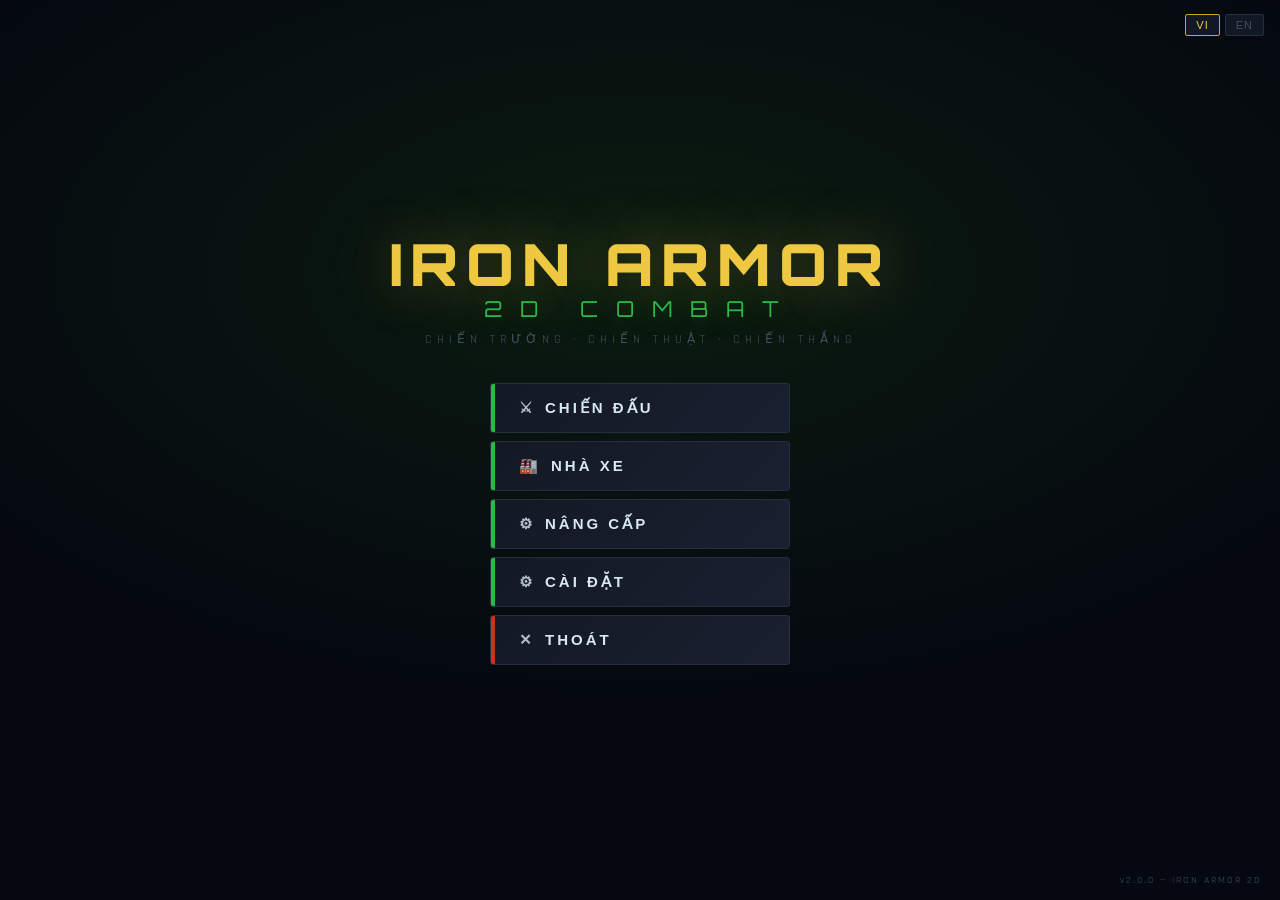
==== commit c6187e6e: "Update index.html Signed-off-by: nglacmedia <doramloc8@gmail.com>" ====
--- a/index.html
+++ b/index.html
@@ -8,984 +8,886 @@
 @import url('https://fonts.googleapis.com/css2?family=Orbitron:wght@400;700;900&family=Rajdhani:wght@400;500;600;700&display=swap');
 *{margin:0;padding:0;box-sizing:border-box;user-select:none;}
 :root{
-  --bg:#0a0c10;--surface:#111418;--surface2:#181c22;--surface3:#1e242c;
-  --border:#2a3040;--border2:#384050;
-  --green:#3db85a;--green2:#28843e;--green3:#1a5c2a;
-  --gold:#c8a020;--gold2:#f0c840;--gold3:#806010;
-  --red:#c83030;--red2:#e84040;
-  --blue:#2060c0;--blue2:#4080e0;
-  --text:#dde4ee;--text2:#8898aa;--text3:#556070;
-  --amber:#d08020;--amber2:#f0a030;
+  --bg:#07090d;--s1:#0d1119;--s2:#131924;--s3:#192030;
+  --bd:#243040;--bd2:#304060;
+  --g1:#2eb84a;--g2:#1a8a35;--g3:#0e5c22;
+  --gold:#c8a820;--gold2:#eec840;--gold3:#7a6010;
+  --red:#c83020;--red2:#ee4030;
+  --blue:#1860c0;--blue2:#3a90f0;
+  --text:#d8e8f0;--text2:#7899b0;--text3:#405060;
+  --amb:#d08020;--amb2:#f0a830;
+  --purple:#9040e0;--purple2:#b060ff;
+  --cyan:#20c0c0;--cyan2:#40e8e8;
 }
 html,body{width:100%;height:100%;overflow:hidden;background:var(--bg);font-family:'Rajdhani',sans-serif;color:var(--text);}
-canvas{display:block;position:absolute;top:0;left:0;}
-
-/* ===== SCREENS ===== */
+canvas{display:block;}
+
 .screen{position:absolute;inset:0;display:none;flex-direction:column;align-items:center;justify-content:center;z-index:10;}
 .screen.active{display:flex;}
 
-/* ===== MAIN MENU ===== */
-#screen-menu{background:radial-gradient(ellipse at 50% 30%,#0d1a0e 0%,#060810 70%);}
-#menu-canvas{position:absolute;inset:0;z-index:0;}
-.menu-content{position:relative;z-index:2;display:flex;flex-direction:column;align-items:center;gap:8px;}
-.game-logo{font-family:'Orbitron',monospace;font-size:52px;font-weight:900;color:var(--gold2);letter-spacing:6px;text-shadow:0 0 40px rgba(200,160,30,0.4);line-height:1;}
-.game-logo span{color:var(--green);font-size:38px;display:block;letter-spacing:12px;text-shadow:0 0 30px rgba(60,180,90,0.4);}
-.game-tagline{font-size:13px;letter-spacing:4px;color:var(--text2);margin:8px 0 32px;}
-.menu-btns{display:flex;flex-direction:column;gap:10px;width:280px;}
-.menu-btn{
-  background:linear-gradient(135deg,var(--surface2),var(--surface3));
-  border:1px solid var(--border2);border-radius:4px;
-  padding:14px 24px;font-family:'Rajdhani',sans-serif;font-size:16px;font-weight:600;
-  color:var(--text);letter-spacing:2px;cursor:pointer;
-  transition:all 0.15s;text-align:left;position:relative;overflow:hidden;
-}
-.menu-btn::before{content:'';position:absolute;left:0;top:0;bottom:0;width:3px;background:var(--green);transition:width 0.15s;}
-.menu-btn:hover{border-color:var(--green);color:var(--gold2);background:linear-gradient(135deg,var(--surface3),#222c1a);}
-.menu-btn:hover::before{width:6px;}
-.menu-btn.danger::before{background:var(--red);}
-.menu-btn.danger:hover{border-color:var(--red);color:var(--red2);}
-.version-tag{position:absolute;bottom:12px;right:16px;font-size:11px;color:var(--text3);letter-spacing:2px;}
-.lang-toggle{position:absolute;top:16px;right:16px;display:flex;gap:6px;}
-.lang-btn{background:var(--surface2);border:1px solid var(--border);border-radius:3px;padding:5px 12px;font-size:12px;cursor:pointer;letter-spacing:1px;color:var(--text2);}
-.lang-btn.active{border-color:var(--gold);color:var(--gold2);}
-
-/* ===== GARAGE SCREEN ===== */
-#screen-garage{background:var(--bg);flex-direction:row;align-items:stretch;padding:0;}
-.garage-sidebar{width:280px;background:var(--surface);border-right:1px solid var(--border);display:flex;flex-direction:column;padding:20px 0;}
-.garage-title{font-family:'Orbitron',monospace;font-size:18px;font-weight:700;color:var(--gold2);padding:0 20px 16px;border-bottom:1px solid var(--border);letter-spacing:2px;}
-.tank-list{flex:1;overflow-y:auto;padding:12px;}
-.tank-item{border:1px solid var(--border);border-radius:4px;margin-bottom:8px;padding:12px;cursor:pointer;transition:all 0.12s;background:var(--surface2);}
-.tank-item:hover,.tank-item.selected{border-color:var(--green);background:var(--surface3);}
-.tank-item-name{font-weight:700;font-size:14px;color:var(--text);}
-.tank-item-tier{font-size:11px;color:var(--text2);margin-top:2px;}
-.tank-item-locked{opacity:0.45;cursor:not-allowed;}
-.tier-badge{display:inline-block;background:var(--gold3);color:var(--gold2);font-size:10px;padding:1px 6px;border-radius:2px;font-weight:700;float:right;}
-.garage-main{flex:1;display:flex;flex-direction:column;padding:24px;}
-.garage-header{display:flex;justify-content:space-between;align-items:center;margin-bottom:20px;}
-.garage-tank-name{font-family:'Orbitron',monospace;font-size:24px;font-weight:700;color:var(--gold2);}
-.garage-preview{flex:1;display:flex;gap:20px;}
-.tank-preview-box{flex:1;background:var(--surface2);border:1px solid var(--border);border-radius:6px;display:flex;align-items:center;justify-content:center;position:relative;overflow:hidden;}
-.tank-preview-canvas{width:100%;height:100%;}
-.tank-stats-box{width:260px;background:var(--surface2);border:1px solid var(--border);border-radius:6px;padding:16px;display:flex;flex-direction:column;gap:10px;}
-.stat-row{display:flex;flex-direction:column;gap:4px;}
-.stat-label{font-size:11px;color:var(--text2);letter-spacing:1px;text-transform:uppercase;}
-.stat-bar-bg{background:var(--surface);border-radius:2px;height:6px;overflow:hidden;}
-.stat-bar-fill{height:100%;border-radius:2px;transition:width 0.3s;}
-.stat-val{font-size:12px;color:var(--text);font-weight:600;}
-.garage-actions{display:flex;gap:10px;margin-top:16px;}
-.btn{padding:10px 24px;border-radius:4px;font-family:'Rajdhani',sans-serif;font-size:14px;font-weight:700;letter-spacing:2px;cursor:pointer;border:1px solid;transition:all 0.12s;}
-.btn-primary{background:var(--green3);border-color:var(--green2);color:var(--green);}
-.btn-primary:hover{background:var(--green2);color:#fff;}
-.btn-secondary{background:var(--surface3);border-color:var(--border2);color:var(--text);}
-.btn-secondary:hover{border-color:var(--text2);}
+/* MENU */
+#screen-menu{background:radial-gradient(ellipse 80% 60% at 50% 30%,#0b1c10 0%,#050810 80%);}
+#menu-bg{position:absolute;inset:0;z-index:0;}
+.menu-wrap{position:relative;z-index:2;display:flex;flex-direction:column;align-items:center;}
+.logo-main{font-family:'Orbitron',monospace;font-size:58px;font-weight:900;letter-spacing:8px;color:var(--gold2);line-height:1;text-shadow:0 0 60px rgba(238,200,64,.35);}
+.logo-sub{font-family:'Orbitron',monospace;font-size:22px;letter-spacing:18px;color:var(--g1);margin-top:2px;text-shadow:0 0 30px rgba(46,184,74,.3);}
+.logo-tag{font-size:12px;letter-spacing:5px;color:var(--text3);margin:10px 0 36px;}
+.menu-nav{display:flex;flex-direction:column;gap:8px;width:300px;}
+.m-btn{position:relative;background:linear-gradient(135deg,var(--s2),var(--s3));border:1px solid var(--bd);border-radius:3px;padding:15px 20px 15px 28px;font-family:'Rajdhani',sans-serif;font-size:15px;font-weight:700;color:var(--text);letter-spacing:3px;cursor:pointer;transition:all .15s;text-align:left;overflow:hidden;}
+.m-btn::before{content:'';position:absolute;left:0;top:0;bottom:0;width:4px;background:var(--g1);transition:width .15s;}
+.m-btn:hover{border-color:var(--g1);color:var(--gold2);transform:translateX(3px);}
+.m-btn:hover::before{width:8px;}
+.m-btn.red::before{background:var(--red);}
+.m-btn.red:hover{border-color:var(--red);color:var(--red2);}
+.m-btn .ico{margin-right:10px;opacity:.8;}
+.ver{position:absolute;bottom:14px;right:18px;font-size:10px;color:var(--text3);letter-spacing:2px;}
+.lang-row{position:absolute;top:14px;right:16px;display:flex;gap:5px;}
+.lbtn{background:var(--s2);border:1px solid var(--bd);border-radius:2px;padding:4px 10px;font-size:11px;cursor:pointer;color:var(--text3);letter-spacing:1px;}
+.lbtn.on{border-color:var(--gold);color:var(--gold2);}
+
+/* GARAGE */
+#screen-garage{background:var(--bg);flex-direction:row;align-items:stretch;}
+.gsidebar{width:300px;background:var(--s1);border-right:1px solid var(--bd);display:flex;flex-direction:column;}
+.gsidebar-head{padding:16px 18px;border-bottom:1px solid var(--bd);font-family:'Orbitron',monospace;font-size:14px;color:var(--gold2);letter-spacing:2px;}
+.vehicle-tabs{display:flex;border-bottom:1px solid var(--bd);}
+.vtab{flex:1;padding:8px;font-size:11px;letter-spacing:1px;cursor:pointer;text-align:center;color:var(--text3);border-bottom:2px solid transparent;}
+.vtab.on{color:var(--gold2);border-bottom-color:var(--gold2);}
+.vlist{flex:1;overflow-y:auto;padding:8px;}
+.vitem{border:1px solid var(--bd);border-radius:3px;margin-bottom:6px;padding:10px 12px;cursor:pointer;transition:all .1s;display:flex;justify-content:space-between;align-items:center;}
+.vitem:hover,.vitem.sel{border-color:var(--g1);background:var(--s2);}
+.vitem.locked{opacity:.4;}
+.vitem-l .vname{font-weight:700;font-size:13px;}
+.vitem-l .vtype{font-size:10px;color:var(--text2);margin-top:1px;}
+.vtier{font-size:10px;font-weight:700;padding:2px 6px;border-radius:2px;background:var(--gold3);color:var(--gold2);}
+.vitem-nation{font-size:18px;}
+.garea{flex:1;display:flex;flex-direction:column;padding:20px;}
+.garea-head{display:flex;justify-content:space-between;align-items:center;margin-bottom:16px;}
+.gvname{font-family:'Orbitron',monospace;font-size:22px;color:var(--gold2);}
+.currency{display:flex;gap:14px;}
+.cur-it{font-size:13px;font-weight:700;display:flex;align-items:center;gap:5px;}
+.gpreview{flex:1;display:flex;gap:16px;}
+.gprev-box{flex:1;background:var(--s2);border:1px solid var(--bd);border-radius:5px;overflow:hidden;position:relative;}
+.gstats{width:240px;background:var(--s2);border:1px solid var(--bd);border-radius:5px;padding:14px;display:flex;flex-direction:column;gap:8px;}
+.srow{display:flex;flex-direction:column;gap:3px;}
+.slabel{font-size:10px;color:var(--text2);letter-spacing:1px;display:flex;justify-content:space-between;}
+.sbar-bg{background:var(--s1);border-radius:2px;height:5px;overflow:hidden;}
+.sbar{height:100%;border-radius:2px;transition:width .3s;}
+.gactions{display:flex;gap:10px;margin-top:14px;}
+.btn{padding:10px 22px;border-radius:3px;font-family:'Rajdhani',sans-serif;font-size:13px;font-weight:700;letter-spacing:2px;cursor:pointer;border:1px solid;transition:all .1s;}
+.btn-g{background:var(--g3);border-color:var(--g2);color:var(--g1);}
+.btn-g:hover{background:var(--g2);color:#fff;}
+.btn-s{background:var(--s3);border-color:var(--bd2);color:var(--text);}
+.btn-s:hover{border-color:var(--text2);}
 .btn-gold{background:var(--gold3);border-color:var(--gold2);color:var(--gold2);}
 .btn-gold:hover{background:var(--gold2);color:#000;}
-.back-btn{background:var(--surface2);border:1px solid var(--border);border-radius:3px;padding:6px 14px;font-size:13px;cursor:pointer;color:var(--text2);}
-.back-btn:hover{border-color:var(--text2);color:var(--text);}
-
-/* ===== UPGRADE TREE ===== */
-#screen-upgrade{background:var(--bg);flex-direction:column;padding:24px;}
-.upgrade-header{width:100%;display:flex;justify-content:space-between;align-items:center;margin-bottom:20px;}
-.upgrade-title{font-family:'Orbitron',monospace;font-size:20px;font-weight:700;color:var(--gold2);letter-spacing:2px;}
-.upgrade-grid{display:grid;grid-template-columns:repeat(4,1fr);gap:14px;width:100%;max-width:900px;}
-.upgrade-card{background:var(--surface2);border:1px solid var(--border);border-radius:6px;padding:14px;cursor:pointer;transition:all 0.12s;position:relative;}
-.upgrade-card:hover:not(.locked){border-color:var(--gold);background:var(--surface3);}
-.upgrade-card.unlocked{border-color:var(--green2);}
-.upgrade-card.locked{opacity:0.5;cursor:not-allowed;}
-.upgrade-icon{font-size:28px;margin-bottom:6px;}
-.upgrade-name{font-weight:700;font-size:14px;color:var(--text);margin-bottom:3px;}
-.upgrade-desc{font-size:11px;color:var(--text2);line-height:1.4;}
-.upgrade-cost{margin-top:8px;font-size:12px;color:var(--gold2);font-weight:700;}
-.upgrade-badge{position:absolute;top:8px;right:8px;background:var(--green3);border:1px solid var(--green2);color:var(--green);font-size:10px;padding:2px 6px;border-radius:2px;}
-.currency-bar{display:flex;gap:16px;align-items:center;}
-.currency-item{display:flex;align-items:center;gap:6px;font-size:14px;font-weight:700;}
-
-/* ===== MISSION SELECT ===== */
-#screen-mission{background:var(--bg);flex-direction:column;padding:24px;}
-.mission-header{width:100%;display:flex;justify-content:space-between;align-items:center;margin-bottom:20px;}
-.mission-title{font-family:'Orbitron',monospace;font-size:20px;font-weight:700;color:var(--gold2);letter-spacing:2px;}
-.mission-grid{display:grid;grid-template-columns:repeat(3,1fr);gap:14px;width:100%;max-width:1000px;}
-.mission-card{background:var(--surface2);border:1px solid var(--border);border-radius:6px;padding:18px;cursor:pointer;transition:all 0.12s;position:relative;overflow:hidden;}
-.mission-card::before{content:'';position:absolute;top:0;left:0;right:0;height:3px;}
-.mission-card.easy::before{background:var(--green);}
-.mission-card.medium::before{background:var(--amber2);}
-.mission-card.hard::before{background:var(--red2);}
-.mission-card:hover:not(.locked-m){border-color:var(--gold);background:var(--surface3);}
-.mission-card.locked-m{opacity:0.45;cursor:not-allowed;}
-.mission-map-name{font-family:'Orbitron',monospace;font-size:13px;font-weight:700;color:var(--gold2);margin-bottom:6px;letter-spacing:1px;}
-.mission-name{font-size:16px;font-weight:700;color:var(--text);margin-bottom:6px;}
-.mission-desc{font-size:12px;color:var(--text2);line-height:1.5;margin-bottom:10px;}
-.mission-meta{display:flex;gap:10px;flex-wrap:wrap;}
-.mission-tag{font-size:10px;padding:2px 8px;border-radius:2px;font-weight:700;letter-spacing:1px;}
-.tag-easy{background:#1a3020;color:var(--green);}
-.tag-medium{background:#302010;color:var(--amber2);}
-.tag-hard{background:#301010;color:var(--red2);}
-.mission-stars{color:var(--gold2);font-size:14px;margin-top:6px;}
-.mission-reward{font-size:11px;color:var(--gold);margin-top:4px;}
-
-/* ===== SETTINGS ===== */
-#screen-settings{background:var(--bg);flex-direction:column;padding:24px;gap:0;}
-.settings-title{font-family:'Orbitron',monospace;font-size:20px;font-weight:700;color:var(--gold2);letter-spacing:2px;margin-bottom:20px;}
-.settings-panel{background:var(--surface2);border:1px solid var(--border);border-radius:6px;width:100%;max-width:600px;overflow:hidden;}
-.settings-row{display:flex;justify-content:space-between;align-items:center;padding:14px 20px;border-bottom:1px solid var(--border);}
-.settings-row:last-child{border-bottom:none;}
-.settings-label{font-size:15px;font-weight:600;color:var(--text);}
-.settings-desc{font-size:11px;color:var(--text2);margin-top:2px;}
-.toggle{width:44px;height:24px;background:var(--border2);border-radius:12px;position:relative;cursor:pointer;transition:background 0.2s;border:none;}
-.toggle.on{background:var(--green2);}
-.toggle::after{content:'';position:absolute;width:18px;height:18px;background:#fff;border-radius:50%;top:3px;left:3px;transition:left 0.2s;}
+.back{background:var(--s2);border:1px solid var(--bd);border-radius:2px;padding:5px 12px;font-size:12px;cursor:pointer;color:var(--text2);}
+.back:hover{border-color:var(--text2);color:var(--text);}
+
+/* UPGRADE */
+#screen-upgrade{background:var(--bg);flex-direction:column;padding:22px;}
+.upg-head{width:100%;max-width:960px;display:flex;justify-content:space-between;align-items:center;margin-bottom:18px;}
+.upg-title{font-family:'Orbitron',monospace;font-size:18px;color:var(--gold2);letter-spacing:2px;}
+.upg-grid{display:grid;grid-template-columns:repeat(4,1fr);gap:12px;width:100%;max-width:960px;}
+.ucard{background:var(--s2);border:1px solid var(--bd);border-radius:5px;padding:12px;cursor:pointer;transition:all .1s;position:relative;}
+.ucard:hover:not(.ulocked){border-color:var(--gold);background:var(--s3);}
+.ucard.uown{border-color:var(--g2);}
+.ucard.ulocked{opacity:.45;cursor:not-allowed;}
+.uico{font-size:24px;margin-bottom:5px;}
+.uname{font-weight:700;font-size:13px;color:var(--text);}
+.udesc{font-size:10px;color:var(--text2);margin-top:3px;line-height:1.4;}
+.ucost{margin-top:7px;font-size:11px;color:var(--gold2);font-weight:700;}
+.ubadge{position:absolute;top:7px;right:7px;background:var(--g3);border:1px solid var(--g2);color:var(--g1);font-size:9px;padding:2px 5px;border-radius:2px;}
+
+/* MISSION */
+#screen-mission{background:var(--bg);flex-direction:column;padding:22px;}
+.ms-head{width:100%;max-width:1040px;display:flex;justify-content:space-between;align-items:center;margin-bottom:18px;}
+.ms-title{font-family:'Orbitron',monospace;font-size:18px;color:var(--gold2);letter-spacing:2px;}
+.ms-grid{display:grid;grid-template-columns:repeat(3,1fr);gap:12px;width:100%;max-width:1040px;}
+.mcard{background:var(--s2);border:1px solid var(--bd);border-radius:5px;padding:16px;cursor:pointer;transition:all .12s;position:relative;overflow:hidden;}
+.mcard:hover:not(.mlocked){border-color:var(--gold);background:var(--s3);}
+.mcard.mlocked{opacity:.4;cursor:not-allowed;}
+.mcard::after{content:'';position:absolute;top:0;left:0;right:0;height:3px;}
+.mcard.easy::after{background:var(--g1);}
+.mcard.medium::after{background:var(--amb2);}
+.mcard.hard::after{background:var(--red2);}
+.mmap{font-family:'Orbitron',monospace;font-size:11px;color:var(--gold2);margin-bottom:5px;letter-spacing:1px;}
+.mname{font-size:15px;font-weight:700;color:var(--text);margin-bottom:5px;}
+.mdesc{font-size:11px;color:var(--text2);margin-bottom:9px;line-height:1.5;}
+.mtags{display:flex;gap:7px;flex-wrap:wrap;}
+.mtag{font-size:9px;padding:2px 7px;border-radius:2px;font-weight:700;letter-spacing:1px;}
+.t-easy{background:#182816;color:var(--g1);}
+.t-med{background:#282010;color:var(--amb2);}
+.t-hard{background:#280f0f;color:var(--red2);}
+.t-boss{background:#280c28;color:var(--purple2);}
+.mstars{color:var(--gold2);font-size:13px;margin-top:7px;}
+.mrew{font-size:10px;color:var(--gold);margin-top:3px;}
+
+/* SETTINGS */
+#screen-settings{background:var(--bg);flex-direction:column;padding:22px;}
+.set-panel{background:var(--s2);border:1px solid var(--bd);border-radius:5px;width:100%;max-width:580px;}
+.set-row{display:flex;justify-content:space-between;align-items:center;padding:13px 18px;border-bottom:1px solid var(--bd);}
+.set-row:last-child{border-bottom:none;}
+.set-label{font-size:14px;font-weight:600;color:var(--text);}
+.set-desc{font-size:10px;color:var(--text2);}
+.toggle{width:42px;height:22px;background:var(--bd2);border-radius:11px;position:relative;cursor:pointer;border:none;transition:background .2s;}
+.toggle.on{background:var(--g2);}
+.toggle::after{content:'';position:absolute;width:16px;height:16px;background:#fff;border-radius:50%;top:3px;left:3px;transition:left .2s;}
 .toggle.on::after{left:23px;}
-.slider-input{width:140px;accent-color:var(--green);}
-.select-input{background:var(--surface3);border:1px solid var(--border2);color:var(--text);padding:5px 10px;border-radius:3px;font-family:'Rajdhani',sans-serif;}
-
-/* ===== GAME UI ===== */
+input[type=range]{width:130px;accent-color:var(--g1);}
+select{background:var(--s3);border:1px solid var(--bd2);color:var(--text);padding:4px 9px;border-radius:2px;font-family:'Rajdhani',sans-serif;font-size:13px;}
+
+/* GAME HUD */
 #screen-game{z-index:5;background:transparent;}
-#game-canvas{position:absolute;inset:0;z-index:1;}
-#game-hud{position:absolute;inset:0;z-index:5;pointer-events:none;}
-
-/* HUD Top */
-.hud-top{position:absolute;top:0;left:0;right:0;display:flex;justify-content:space-between;align-items:flex-start;padding:10px 14px;}
-.hud-panel{background:rgba(8,12,16,0.82);border:1px solid rgba(40,60,80,0.8);border-radius:4px;padding:8px 14px;backdrop-filter:blur(2px);}
-.hud-player-name{font-family:'Orbitron',monospace;font-size:11px;font-weight:700;color:var(--gold2);letter-spacing:2px;margin-bottom:4px;}
-.hud-hp-row{display:flex;align-items:center;gap:8px;}
-.hud-hp-bar-bg{width:160px;height:8px;background:rgba(255,255,255,0.1);border-radius:4px;overflow:hidden;}
-.hud-hp-bar{height:100%;border-radius:4px;transition:width 0.1s,background 0.3s;}
-.hud-hp-text{font-size:11px;font-weight:700;min-width:36px;text-align:right;}
-.hud-armor-row{display:flex;gap:6px;margin-top:5px;}
-.armor-seg{width:14px;height:4px;border-radius:1px;background:var(--blue2);opacity:0.9;}
-.armor-seg.lost{background:rgba(255,255,255,0.12);}
-.hud-ammo-row{display:flex;gap:3px;margin-top:5px;align-items:center;}
-.ammo-dot{width:7px;height:10px;border-radius:1px;background:var(--gold);opacity:0.9;}
-.ammo-dot.spent{background:rgba(255,255,255,0.1);}
-.ammo-reload{width:100%;height:3px;background:rgba(255,255,255,0.1);border-radius:2px;margin-top:4px;overflow:hidden;}
-.ammo-reload-fill{height:100%;background:var(--gold);border-radius:2px;transition:width 0.05s;}
-
-/* HUD Center */
-.hud-center{position:absolute;top:10px;left:50%;transform:translateX(-50%);}
-.hud-score-box{text-align:center;}
-.hud-score-val{font-family:'Orbitron',monospace;font-size:22px;font-weight:900;color:var(--gold2);}
-.hud-wave-text{font-size:11px;color:var(--text2);letter-spacing:2px;margin-top:2px;}
-.hud-timer{font-family:'Orbitron',monospace;font-size:14px;color:var(--red2);margin-top:3px;}
-
-/* HUD Bottom Right — Minimap */
-.hud-minimap{position:absolute;bottom:14px;right:14px;width:160px;height:160px;}
-.minimap-canvas{width:160px;height:160px;border:1px solid rgba(60,180,90,0.4);border-radius:3px;background:rgba(10,16,12,0.85);}
-.minimap-label{font-size:9px;color:var(--text3);letter-spacing:2px;text-align:center;margin-top:3px;}
-
-/* HUD Bottom Left — Controls */
-.hud-controls{position:absolute;bottom:14px;left:14px;}
-.ctrl-hint{font-size:10px;color:rgba(255,255,255,0.35);letter-spacing:1px;line-height:1.8;}
-.ctrl-key{display:inline-block;background:rgba(255,255,255,0.08);border:1px solid rgba(255,255,255,0.15);border-radius:2px;padding:0 4px;font-size:9px;}
-
-/* HUD Weapon Selector */
-.hud-weapons{position:absolute;bottom:14px;left:50%;transform:translateX(-50%);display:flex;gap:8px;}
-.weapon-slot{background:rgba(8,12,16,0.82);border:1px solid rgba(40,60,80,0.8);border-radius:4px;padding:6px 12px;text-align:center;min-width:70px;}
-.weapon-slot.active{border-color:var(--gold2);}
-.weapon-slot-key{font-size:10px;color:var(--text3);letter-spacing:1px;}
-.weapon-slot-name{font-size:12px;font-weight:700;color:var(--text);}
-.weapon-slot.active .weapon-slot-name{color:var(--gold2);}
-
-/* HUD Crosshair pointer-events none handled by canvas */
-/* Kill feed */
-.kill-feed{position:absolute;top:70px;right:14px;display:flex;flex-direction:column;gap:4px;pointer-events:none;}
-.kill-entry{background:rgba(8,12,16,0.75);border-left:2px solid var(--red2);padding:3px 8px;font-size:11px;color:var(--text);border-radius:2px;animation:killFade 3s forwards;}
-@keyframes killFade{0%{opacity:1}70%{opacity:1}100%{opacity:0}}
-
-/* Alerts */
-.hud-alert{position:absolute;top:50%;left:50%;transform:translate(-50%,-50%);font-family:'Orbitron',monospace;font-size:26px;font-weight:900;letter-spacing:6px;pointer-events:none;opacity:0;transition:opacity 0.3s;}
-
-/* Boss health bar */
-.boss-bar{position:absolute;top:56px;left:50%;transform:translateX(-50%);width:400px;display:none;}
-.boss-bar-name{font-family:'Orbitron',monospace;font-size:12px;color:var(--red2);text-align:center;letter-spacing:2px;margin-bottom:3px;}
-.boss-bar-bg{height:10px;background:rgba(255,255,255,0.1);border-radius:5px;overflow:hidden;}
-.boss-bar-fill{height:100%;background:linear-gradient(90deg,var(--red),var(--red2));border-radius:5px;transition:width 0.1s;}
-
-/* ===== PAUSE / GAME OVER ===== */
-.overlay-screen{position:absolute;inset:0;background:rgba(0,0,0,0.78);z-index:20;display:none;flex-direction:column;align-items:center;justify-content:center;gap:16px;}
-.overlay-screen.active{display:flex;}
-.overlay-title{font-family:'Orbitron',monospace;font-size:42px;font-weight:900;letter-spacing:6px;}
-.overlay-score{font-size:18px;color:var(--text2);text-align:center;}
-.overlay-btns{display:flex;gap:12px;margin-top:8px;}
-.results-grid{display:grid;grid-template-columns:repeat(3,1fr);gap:12px;background:var(--surface2);border:1px solid var(--border);border-radius:6px;padding:16px;max-width:480px;}
-.result-item{text-align:center;}
-.result-val{font-family:'Orbitron',monospace;font-size:22px;font-weight:700;color:var(--gold2);}
-.result-label{font-size:11px;color:var(--text2);margin-top:2px;letter-spacing:1px;}
-
-/* ===== SCROLLBAR ===== */
-::-webkit-scrollbar{width:4px;}
-::-webkit-scrollbar-track{background:var(--surface);}
-::-webkit-scrollbar-thumb{background:var(--border2);border-radius:2px;}
-::-webkit-scrollbar-thumb:hover{background:var(--text3);}
+#gc{position:absolute;inset:0;z-index:1;}
+#hud{position:absolute;inset:0;z-index:5;pointer-events:none;}
+.htop{position:absolute;top:0;left:0;right:0;display:flex;justify-content:space-between;padding:10px 12px;}
+.hpanel{background:rgba(7,10,18,.86);border:1px solid rgba(40,64,80,.75);border-radius:3px;padding:7px 12px;backdrop-filter:blur(2px);}
+.htank-name{font-family:'Orbitron',monospace;font-size:10px;color:var(--gold2);letter-spacing:2px;margin-bottom:3px;}
+.hhp-row{display:flex;align-items:center;gap:7px;}
+.hhp-bg{width:150px;height:7px;background:rgba(255,255,255,.08);border-radius:3px;overflow:hidden;}
+.hhp{height:100%;border-radius:3px;transition:width .1s,background .3s;}
+.hhp-txt{font-size:10px;font-weight:700;min-width:32px;text-align:right;}
+.harmor-row{display:flex;gap:4px;margin-top:4px;}
+.aseg{width:12px;height:3px;border-radius:1px;background:var(--blue2);}
+.aseg.lost{background:rgba(255,255,255,.1);}
+.hammo-row{display:flex;gap:2px;margin-top:4px;align-items:center;}
+.adot{width:6px;height:9px;border-radius:1px;background:var(--gold);opacity:.9;}
+.adot.sp{background:rgba(255,255,255,.1);}
+.arel{width:100%;height:2px;background:rgba(255,255,255,.08);border-radius:2px;margin-top:4px;overflow:hidden;}
+.arel-fill{height:100%;background:var(--gold);border-radius:2px;}
+.hcenter{position:absolute;top:10px;left:50%;transform:translateX(-50%);}
+.hscore{font-family:'Orbitron',monospace;font-size:20px;font-weight:900;color:var(--gold2);text-align:center;}
+.hwave{font-size:10px;color:var(--text2);letter-spacing:2px;margin-top:2px;text-align:center;}
+.htimer{font-family:'Orbitron',monospace;font-size:12px;color:var(--red2);margin-top:2px;text-align:center;}
+.hmm{position:absolute;bottom:12px;right:12px;width:150px;height:150px;}
+.mmcv{border:1px solid rgba(46,184,74,.35);border-radius:2px;}
+.mmlabel{font-size:8px;color:var(--text3);letter-spacing:2px;text-align:center;margin-top:2px;}
+.hctrl{position:absolute;bottom:12px;left:12px;}
+.ctrl-hint{font-size:9px;color:rgba(255,255,255,.3);letter-spacing:.5px;line-height:1.9;}
+.ck{display:inline-block;background:rgba(255,255,255,.07);border:1px solid rgba(255,255,255,.12);border-radius:2px;padding:0 4px;font-size:8px;}
+.hweps{position:absolute;bottom:12px;left:50%;transform:translateX(-50%);display:flex;gap:6px;}
+.wslot{background:rgba(7,10,18,.86);border:1px solid rgba(40,64,80,.75);border-radius:3px;padding:5px 10px;text-align:center;min-width:65px;}
+.wslot.on{border-color:var(--gold2);}
+.wslot-k{font-size:9px;color:var(--text3);}
+.wslot-n{font-size:11px;font-weight:700;color:var(--text);}
+.wslot.on .wslot-n{color:var(--gold2);}
+.kfeed{position:absolute;top:65px;right:12px;display:flex;flex-direction:column;gap:3px;}
+.ke{background:rgba(7,10,18,.78);border-left:2px solid var(--red2);padding:2px 7px;font-size:10px;border-radius:2px;animation:kfade 3.2s forwards;}
+@keyframes kfade{0%{opacity:1}65%{opacity:1}100%{opacity:0}}
+.halert{position:absolute;top:50%;left:50%;transform:translate(-50%,-50%);font-family:'Orbitron',monospace;font-size:24px;font-weight:900;letter-spacing:5px;pointer-events:none;opacity:0;transition:opacity .3s;}
+.bossbar{position:absolute;top:52px;left:50%;transform:translateX(-50%);width:380px;display:none;}
+.bbname{font-family:'Orbitron',monospace;font-size:11px;text-align:center;letter-spacing:2px;margin-bottom:3px;}
+.bbbg{height:9px;background:rgba(255,255,255,.08);border-radius:4px;overflow:hidden;}
+.bbfill{height:100%;border-radius:4px;transition:width .1s;}
+.habs{position:absolute;bottom:56px;left:50%;transform:translateX(-50%);display:flex;gap:7px;}
+.aslot{background:rgba(7,10,18,.82);border:1px solid rgba(40,64,80,.75);border-radius:3px;padding:5px 10px;text-align:center;min-width:58px;font-size:19px;}
+.aslot-k{font-size:9px;color:var(--text3);}
+.aslot-cd{font-size:9px;color:var(--text2);margin-top:1px;}
+
+/* OVERLAYS */
+.overlay{position:absolute;inset:0;background:rgba(0,0,0,.8);z-index:20;display:none;flex-direction:column;align-items:center;justify-content:center;gap:14px;}
+.overlay.on{display:flex;}
+.ov-title{font-family:'Orbitron',monospace;font-size:38px;font-weight:900;letter-spacing:5px;}
+.ov-btns{display:flex;gap:10px;margin-top:6px;}
+.rgrid{display:grid;grid-template-columns:repeat(3,1fr);gap:10px;background:var(--s2);border:1px solid var(--bd);border-radius:5px;padding:14px;max-width:460px;}
+.rit{text-align:center;}
+.rval{font-family:'Orbitron',monospace;font-size:20px;font-weight:700;color:var(--gold2);}
+.rlabel{font-size:10px;color:var(--text2);margin-top:2px;letter-spacing:1px;}
+.medal-row{display:flex;gap:8px;font-size:28px;}
+
+/* SCROLLBAR */
+::-webkit-scrollbar{width:3px;}
+::-webkit-scrollbar-track{background:var(--s1);}
+::-webkit-scrollbar-thumb{background:var(--bd2);border-radius:2px;}
 </style>
 </head>
 <body>
-
-<!-- BG canvas for menu animation -->
-<canvas id="menu-canvas"></canvas>
-
-<!-- ===== MAIN MENU ===== -->
+<canvas id="menu-bg"></canvas>
+
+<!-- MAIN MENU -->
 <div class="screen active" id="screen-menu">
-  <div class="lang-toggle">
-    <button class="lang-btn active" onclick="setLang('vi')" id="lang-vi">VI</button>
-    <button class="lang-btn" onclick="setLang('en')" id="lang-en">EN</button>
+  <div class="lang-row">
+    <button class="lbtn on" id="lvi" onclick="setLang('vi')">VI</button>
+    <button class="lbtn" id="len" onclick="setLang('en')">EN</button>
   </div>
-  <div class="menu-content">
-    <div class="game-logo">IRON ARMOR<span>2D COMBAT</span></div>
-    <div class="game-tagline" id="t-tagline">CHIẾN TRƯỜNG — CHIẾN THUẬT — CHIẾN THẮNG</div>
-    <div class="menu-btns">
-      <button class="menu-btn" onclick="showScreen('screen-mission')">⚔ <span id="t-play">CHIẾN ĐẤU</span></button>
-      <button class="menu-btn" onclick="showScreen('screen-garage')">🏭 <span id="t-garage">NHÀ XE</span></button>
-      <button class="menu-btn" onclick="showScreen('screen-upgrade')">⚙ <span id="t-upgrade">NÂNG CẤP</span></button>
-      <button class="menu-btn" onclick="showScreen('screen-settings')">⚙ <span id="t-settings">CÀI ĐẶT</span></button>
-      <button class="menu-btn danger" onclick="confirmExit()">✕ <span id="t-exit">THOÁT</span></button>
+  <div class="menu-wrap">
+    <div class="logo-main">IRON ARMOR</div>
+    <div class="logo-sub">2D COMBAT</div>
+    <div class="logo-tag" id="t-tag">CHIẾN TRƯỜNG · CHIẾN THUẬT · CHIẾN THẮNG</div>
+    <div class="menu-nav">
+      <button class="m-btn" onclick="showScreen('screen-mission')"><span class="ico">⚔</span><span id="t-play">CHIẾN ĐẤU</span></button>
+      <button class="m-btn" onclick="showScreen('screen-garage')"><span class="ico">🏭</span><span id="t-garage">NHÀ XE</span></button>
+      <button class="m-btn" onclick="showScreen('screen-upgrade')"><span class="ico">⚙</span><span id="t-upg">NÂNG CẤP</span></button>
+      <button class="m-btn" onclick="showScreen('screen-settings')"><span class="ico">⚙</span><span id="t-set">CÀI ĐẶT</span></button>
+      <button class="m-btn red" onclick="confirmExit()"><span class="ico">✕</span><span id="t-exit">THOÁT</span></button>
     </div>
   </div>
-  <div class="version-tag">v1.0.0 — IRON ARMOR 2D</div>
+  <div class="ver">v2.0.0 — IRON ARMOR 2D</div>
 </div>
 
-<!-- ===== GARAGE ===== -->
+<!-- GARAGE -->
 <div class="screen" id="screen-garage">
-  <div class="garage-sidebar">
-    <div class="garage-title" id="t-g-title">🏭 NHÀ XE</div>
-    <div class="tank-list" id="tank-list"></div>
-    <div style="padding:12px 16px;border-top:1px solid var(--border);">
-      <button class="back-btn" onclick="showScreen('screen-menu')" style="width:100%">← <span id="t-back">QUAY LẠI</span></button>
+  <div class="gsidebar">
+    <div class="gsidebar-head" id="t-g-title">🏭 NHÀ XE</div>
+    <div class="vehicle-tabs" id="vtabs">
+      <div class="vtab on" onclick="switchVTab('tank',this)" id="t-vtab-tank">🛡 Tăng</div>
+      <div class="vtab" onclick="switchVTab('td',this)" id="t-vtab-td">🔫 Pháo</div>
+      <div class="vtab" onclick="switchVTab('spg',this)" id="t-vtab-spg">💣 SPG</div>
+      <div class="vtab" onclick="switchVTab('heli',this)" id="t-vtab-heli">🚁 Trực</div>
+    </div>
+    <div class="vlist" id="vlist"></div>
+    <div style="padding:10px 14px;border-top:1px solid var(--bd);">
+      <button class="back" style="width:100%" onclick="showScreen('screen-menu')">← <span id="t-back">QUAY LẠI</span></button>
     </div>
   </div>
-  <div class="garage-main">
-    <div class="garage-header">
-      <div class="garage-tank-name" id="garage-tank-name">T-34-85</div>
-      <div class="currency-bar">
-        <div class="currency-item"><span>🪙</span><span id="gold-display">0</span></div>
-        <div class="currency-item"><span>🔩</span><span id="rp-display">0</span></div>
+  <div class="garea">
+    <div class="garea-head">
+      <div class="gvname" id="g-vname">T-34-85</div>
+      <div class="currency">
+        <div class="cur-it">🪙 <span id="gd">0</span></div>
+        <div class="cur-it">🔩 <span id="rd">0</span></div>
       </div>
     </div>
-    <div class="garage-preview">
-      <div class="tank-preview-box"><canvas id="garage-canvas" class="tank-preview-canvas"></canvas></div>
-      <div class="tank-stats-box" id="tank-stats-box">
-        <div class="stat-row">
-          <div style="display:flex;justify-content:space-between"><span class="stat-label" id="t-s-armor">GIÁP</span><span class="stat-val" id="stat-armor">0</span></div>
-          <div class="stat-bar-bg"><div class="stat-bar-fill" id="bar-armor" style="background:var(--blue2)"></div></div>
-        </div>
-        <div class="stat-row">
-          <div style="display:flex;justify-content:space-between"><span class="stat-label" id="t-s-firepower">HỎA LỰC</span><span class="stat-val" id="stat-firepower">0</span></div>
-          <div class="stat-bar-bg"><div class="stat-bar-fill" id="bar-firepower" style="background:var(--red2)"></div></div>
-        </div>
-        <div class="stat-row">
-          <div style="display:flex;justify-content:space-between"><span class="stat-label" id="t-s-mobility">CƠ ĐỘNG</span><span class="stat-val" id="stat-mobility">0</span></div>
-          <div class="stat-bar-bg"><div class="stat-bar-fill" id="bar-mobility" style="background:var(--green)"></div></div>
-        </div>
-        <div class="stat-row">
-          <div style="display:flex;justify-content:space-between"><span class="stat-label" id="t-s-reload">NẠP ĐẠN</span><span class="stat-val" id="stat-reload">0s</span></div>
-          <div class="stat-bar-bg"><div class="stat-bar-fill" id="bar-reload" style="background:var(--gold)"></div></div>
-        </div>
-        <div class="stat-row">
-          <div style="display:flex;justify-content:space-between"><span class="stat-label" id="t-s-range">TẦM BẮN</span><span class="stat-val" id="stat-range">0m</span></div>
-          <div class="stat-bar-bg"><div class="stat-bar-fill" id="bar-range" style="background:var(--amber2)"></div></div>
-        </div>
-        <div style="margin-top:auto;padding-top:10px;border-top:1px solid var(--border);">
-          <div style="font-size:11px;color:var(--text2);margin-bottom:4px;" id="t-nation">QUỐC GIA</div>
-          <div id="stat-nation" style="font-weight:700;font-size:14px;">USSR</div>
-          <div style="font-size:11px;color:var(--text2);margin-top:6px;margin-bottom:4px;" id="t-tier">HẠNG</div>
-          <div id="stat-tier" style="font-weight:700;font-size:14px;color:var(--gold2);">I</div>
+    <div class="gpreview">
+      <div class="gprev-box"><canvas id="gcv"></canvas></div>
+      <div class="gstats" id="gstats">
+        <div class="srow"><div class="slabel"><span id="t-s-armor">GIÁP</span><span id="sv-armor">0</span></div><div class="sbar-bg"><div class="sbar" id="sb-armor" style="background:var(--blue2)"></div></div></div>
+        <div class="srow"><div class="slabel"><span id="t-s-fp">HỎA LỰC</span><span id="sv-fp">0</span></div><div class="sbar-bg"><div class="sbar" id="sb-fp" style="background:var(--red2)"></div></div></div>
+        <div class="srow"><div class="slabel"><span id="t-s-mob">CƠ ĐỘNG</span><span id="sv-mob">0</span></div><div class="sbar-bg"><div class="sbar" id="sb-mob" style="background:var(--g1)"></div></div></div>
+        <div class="srow"><div class="slabel"><span id="t-s-rl">NẠP ĐẠN</span><span id="sv-rl">0s</span></div><div class="sbar-bg"><div class="sbar" id="sb-rl" style="background:var(--gold)"></div></div></div>
+        <div class="srow"><div class="slabel"><span id="t-s-rng">TẦM BẮN</span><span id="sv-rng">0m</span></div><div class="sbar-bg"><div class="sbar" id="sb-rng" style="background:var(--amb2)"></div></div></div>
+        <div style="margin-top:auto;padding-top:10px;border-top:1px solid var(--bd);">
+          <div style="font-size:10px;color:var(--text2);margin-bottom:3px;" id="t-nation">QUỐC GIA</div>
+          <div id="sv-nation" style="font-weight:700;font-size:14px;display:flex;align-items:center;gap:6px;"></div>
+          <div style="font-size:10px;color:var(--text2);margin-top:6px;margin-bottom:3px;" id="t-tier">HẠNG</div>
+          <div id="sv-tier" style="font-weight:700;font-size:14px;color:var(--gold2);"></div>
+          <div style="font-size:10px;color:var(--text2);margin-top:6px;margin-bottom:3px;" id="t-class">LOẠI XE</div>
+          <div id="sv-class" style="font-weight:700;font-size:12px;"></div>
         </div>
       </div>
     </div>
-    <div class="garage-actions">
-      <button class="btn btn-primary" onclick="selectTankAndGo()" id="t-btn-battle">⚔ CHIẾN ĐẤU</button>
-      <button class="btn btn-gold" onclick="showScreen('screen-upgrade')" id="t-btn-upgrades">⚙ NÂNG CẤP</button>
+    <div class="gactions">
+      <button class="btn btn-g" onclick="gotoMission()" id="t-btn-battle">⚔ CHIẾN ĐẤU</button>
+      <button class="btn btn-gold" onclick="showScreen('screen-upgrade')" id="t-btn-upg">⚙ NÂNG CẤP</button>
+      <button class="btn btn-s" onclick="showScreen('screen-menu')" id="t-btn-back">← MENU</button>
     </div>
   </div>
 </div>
 
-<!-- ===== UPGRADE ===== -->
+<!-- UPGRADE -->
 <div class="screen" id="screen-upgrade">
-  <div class="upgrade-header" style="max-width:940px;width:100%">
-    <div class="upgrade-title" id="t-up-title">⚙ CÂY NÂNG CẤP</div>
-    <div style="display:flex;gap:16px;align-items:center;">
-      <div class="currency-bar">
-        <div class="currency-item">🪙 <span id="gold-display2">0</span></div>
-        <div class="currency-item">🔩 <span id="rp-display2">0</span></div>
+  <div class="upg-head">
+    <div class="upg-title" id="t-upg-title">⚙ NGHIÊN CỨU & NÂNG CẤP</div>
+    <div style="display:flex;gap:14px;align-items:center;">
+      <div class="currency">
+        <div class="cur-it">🪙<span id="gd2">0</span></div>
+        <div class="cur-it">🔩<span id="rd2">0</span></div>
       </div>
-      <button class="back-btn" onclick="showScreen('screen-menu')">← <span id="t-back2">QUAY LẠI</span></button>
+      <button class="back" onclick="showScreen('screen-menu')">← <span id="t-back2">QUAY LẠI</span></button>
     </div>
   </div>
-  <div class="upgrade-grid" id="upgrade-grid"></div>
+  <div class="upg-grid" id="upggrid"></div>
 </div>
 
-<!-- ===== MISSION SELECT ===== -->
+<!-- MISSION SELECT -->
 <div class="screen" id="screen-mission">
-  <div class="mission-header" style="max-width:1020px;width:100%">
-    <div class="mission-title" id="t-ms-title">⚔ CHỌN NHIỆM VỤ</div>
-    <button class="back-btn" onclick="showScreen('screen-menu')">← <span id="t-back3">QUAY LẠI</span></button>
+  <div class="ms-head">
+    <div class="ms-title" id="t-ms-title">⚔ CHỌN NHIỆM VỤ</div>
+    <button class="back" onclick="showScreen('screen-menu')">← <span id="t-back3">QUAY LẠI</span></button>
   </div>
-  <div class="mission-grid" id="mission-grid"></div>
+  <div class="ms-grid" id="msgrid"></div>
 </div>
 
-<!-- ===== SETTINGS ===== -->
+<!-- SETTINGS -->
 <div class="screen" id="screen-settings">
-  <div style="width:100%;max-width:600px;">
-    <div style="display:flex;justify-content:space-between;align-items:center;margin-bottom:20px;">
-      <div class="settings-title" id="t-set-title">⚙ CÀI ĐẶT</div>
-      <button class="back-btn" onclick="showScreen('screen-menu')">← <span id="t-back4">QUAY LẠI</span></button>
+  <div style="width:100%;max-width:580px;">
+    <div style="display:flex;justify-content:space-between;align-items:center;margin-bottom:18px;">
+      <div style="font-family:'Orbitron',monospace;font-size:18px;color:var(--gold2);letter-spacing:2px;" id="t-set-title">⚙ CÀI ĐẶT</div>
+      <button class="back" onclick="showScreen('screen-menu')">← <span id="t-back4">QUAY LẠI</span></button>
     </div>
-    <div class="settings-panel">
-      <div class="settings-row">
-        <div><div class="settings-label" id="t-set-lang">Ngôn Ngữ / Language</div></div>
-        <select class="select-input" onchange="setLang(this.value)" id="lang-select">
-          <option value="vi">Tiếng Việt</option>
-          <option value="en">English</option>
-        </select>
-      </div>
-      <div class="settings-row">
-        <div><div class="settings-label" id="t-set-sfx">Âm Thanh</div><div class="settings-desc" id="t-set-sfx-d">Hiệu ứng âm thanh</div></div>
-        <button class="toggle on" id="toggle-sfx" onclick="toggleSetting('sfx',this)"></button>
-      </div>
-      <div class="settings-row">
-        <div><div class="settings-label" id="t-set-particles">Hiệu ứng hạt</div><div class="settings-desc" id="t-set-particles-d">Cháy nổ, khói</div></div>
-        <button class="toggle on" id="toggle-particles" onclick="toggleSetting('particles',this)"></button>
-      </div>
-      <div class="settings-row">
-        <div><div class="settings-label" id="t-set-minimap">Bản đồ nhỏ</div></div>
-        <button class="toggle on" id="toggle-minimap" onclick="toggleSetting('minimap',this)"></button>
-      </div>
-      <div class="settings-row">
-        <div><div class="settings-label" id="t-set-vol">Âm lượng</div></div>
-        <input type="range" class="slider-input" min="0" max="100" value="70" id="vol-slider" oninput="updateVolume(this.value)">
-      </div>
-      <div class="settings-row">
-        <div><div class="settings-label" id="t-set-diff">Độ khó</div></div>
-        <select class="select-input" id="diff-select" onchange="settings.difficulty=this.value">
-          <option value="easy" id="t-diff-easy">Dễ</option>
-          <option value="normal" selected id="t-diff-norm">Bình Thường</option>
-          <option value="hard" id="t-diff-hard">Khó</option>
-        </select>
-      </div>
+    <div class="set-panel">
+      <div class="set-row"><div><div class="set-label" id="t-lang">Ngôn Ngữ</div></div><select onchange="setLang(this.value)" id="lang-sel"><option value="vi">Tiếng Việt</option><option value="en">English</option></select></div>
+      <div class="set-row"><div><div class="set-label" id="t-sfx">Âm Thanh</div><div class="set-desc" id="t-sfx-d">Hiệu ứng âm thanh</div></div><button class="toggle on" id="tg-sfx" onclick="tgSetting('sfx',this)"></button></div>
+      <div class="set-row"><div><div class="set-label" id="t-pt">Hiệu ứng hạt</div><div class="set-desc" id="t-pt-d">Khói, lửa, nổ</div></div><button class="toggle on" id="tg-pt" onclick="tgSetting('particles',this)"></button></div>
+      <div class="set-row"><div><div class="set-label" id="t-mm">Bản đồ nhỏ</div></div><button class="toggle on" id="tg-mm" onclick="tgSetting('minimap',this)"></button></div>
+      <div class="set-row"><div><div class="set-label" id="t-vol">Âm lượng</div></div><input type="range" min="0" max="100" value="70" id="vol-sl"></div>
+      <div class="set-row"><div><div class="set-label" id="t-diff">Độ khó</div></div><select id="diff-sel" onchange="settings.difficulty=this.value"><option value="easy" id="t-de">Dễ</option><option value="normal" selected id="t-dn">Bình Thường</option><option value="hard" id="t-dh">Khó</option></select></div>
     </div>
   </div>
 </div>
 
-<!-- ===== GAME SCREEN ===== -->
+<!-- GAME SCREEN -->
 <div class="screen" id="screen-game">
-  <canvas id="game-canvas"></canvas>
-  <div id="game-hud">
-    <div class="hud-top">
-      <!-- Player HUD -->
-      <div class="hud-panel">
-        <div class="hud-player-name" id="hud-tank-name">T-34-85</div>
-        <div class="hud-hp-row">
-          <div class="hud-hp-bar-bg"><div class="hud-hp-bar" id="hud-hp-bar" style="width:100%;background:var(--green)"></div></div>
-          <div class="hud-hp-text" id="hud-hp-text">100</div>
-        </div>
-        <div class="hud-armor-row" id="hud-armor-row"></div>
-        <div class="hud-ammo-row" id="hud-ammo-row"></div>
-        <div class="ammo-reload"><div class="ammo-reload-fill" id="hud-reload-bar" style="width:100%"></div></div>
+  <canvas id="gc"></canvas>
+  <div id="hud">
+    <div class="htop">
+      <div class="hpanel">
+        <div class="htank-name" id="h-tname">T-34-85</div>
+        <div class="hhp-row"><div class="hhp-bg"><div class="hhp" id="h-hp" style="width:100%;background:var(--g1)"></div></div><div class="hhp-txt" id="h-hptxt">100</div></div>
+        <div class="harmor-row" id="h-armor"></div>
+        <div class="hammo-row" id="h-ammo"></div>
+        <div class="arel"><div class="arel-fill" id="h-rel" style="width:100%"></div></div>
       </div>
-      <!-- Center score -->
-      <div class="hud-panel hud-score-box">
-        <div class="hud-score-val" id="hud-score">0</div>
-        <div class="hud-wave-text" id="hud-wave">WAVE 1</div>
-        <div class="hud-timer" id="hud-timer"></div>
+      <!-- Teammates mini HUD -->
+      <div class="hpanel" id="h-team" style="display:flex;flex-direction:column;gap:4px;min-width:130px;">
+        <div style="font-size:9px;color:var(--text3);letter-spacing:2px;" id="t-team">ĐỒNG ĐỘI</div>
       </div>
-      <!-- Enemy count -->
-      <div class="hud-panel" style="text-align:right;min-width:120px;">
-        <div style="font-size:10px;color:var(--text2);letter-spacing:2px;" id="t-hud-enemies">ĐỊCH</div>
-        <div style="font-family:'Orbitron',monospace;font-size:20px;font-weight:700;color:var(--red2);" id="hud-enemy-count">0</div>
-        <div style="font-size:10px;color:var(--text2);" id="hud-kills-text">Diệt: 0</div>
+      <div class="hpanel hcenter" style="position:relative;transform:none;top:auto;left:auto;">
+        <div class="hscore" id="h-score">0</div>
+        <div class="hwave" id="h-wave">WAVE 1</div>
+        <div class="htimer" id="h-timer"></div>
+      </div>
+      <div class="hpanel" style="text-align:right;min-width:110px;">
+        <div style="font-size:9px;color:var(--text2);letter-spacing:2px;" id="t-enemies">ĐỊCH</div>
+        <div style="font-family:'Orbitron',monospace;font-size:18px;font-weight:700;color:var(--red2);" id="h-ecount">0</div>
+        <div style="font-size:9px;color:var(--text2);" id="h-kills">Diệt: 0</div>
       </div>
     </div>
-
-    <!-- Boss bar -->
-    <div class="boss-bar" id="boss-bar">
-      <div class="boss-bar-name" id="boss-bar-name">TIGER I — BOSS</div>
-      <div class="boss-bar-bg"><div class="boss-bar-fill" id="boss-bar-fill" style="width:100%"></div></div>
+    <div class="bossbar" id="bossbar">
+      <div class="bbname" id="bb-name" style="color:var(--purple2)">BOSS</div>
+      <div class="bbbg"><div class="bbfill" id="bb-fill" style="width:100%;background:linear-gradient(90deg,var(--purple),var(--purple2))"></div></div>
     </div>
-
-    <!-- Kill feed -->
-    <div class="kill-feed" id="kill-feed"></div>
-
-    <!-- Wave alert -->
-    <div class="hud-alert" id="hud-alert"></div>
-
-    <!-- Minimap -->
-    <div class="hud-minimap" id="minimap-container">
-      <canvas class="minimap-canvas" id="minimap-canvas" width="160" height="160"></canvas>
-      <div class="minimap-label" id="t-minimap-label">BẢN ĐỒ</div>
+    <div class="kfeed" id="kfeed"></div>
+    <div class="halert" id="halert"></div>
+    <div class="hmm" id="hmm">
+      <canvas class="mmcv" id="mmcv" width="150" height="150"></canvas>
+      <div class="mmlabel" id="t-mmlab">BẢN ĐỒ</div>
     </div>
-
-    <!-- Controls hint -->
-    <div class="hud-controls">
+    <div class="hctrl">
       <div class="ctrl-hint">
-        <span class="ctrl-key">WASD</span> <span id="t-ctrl-move">Di chuyển</span> &nbsp;
-        <span class="ctrl-key">Click</span> <span id="t-ctrl-fire">Bắn</span><br>
-        <span class="ctrl-key">1-3</span> <span id="t-ctrl-weapon">Đổi vũ khí</span> &nbsp;
-        <span class="ctrl-key">ESC</span> <span id="t-ctrl-pause">Tạm dừng</span><br>
-        <span class="ctrl-key">Q</span> <span id="t-ctrl-smoke">Khói</span> &nbsp;
-        <span class="ctrl-key">E</span> <span id="t-ctrl-repair">Sửa chữa</span>
+        <span class="ck">WASD</span> <span id="t-move">Di chuyển</span> &nbsp;
+        <span class="ck">Click</span> <span id="t-fire">Bắn</span><br>
+        <span class="ck">1-4</span> <span id="t-wep">Đổi vũ khí</span> &nbsp;
+        <span class="ck">ESC</span> <span id="t-pause">Tạm dừng</span><br>
+        <span class="ck">Q</span> <span id="t-smoke">Khói</span> &nbsp;
+        <span class="ck">E</span> <span id="t-repair">Sửa</span> &nbsp;
+        <span class="ck">R</span> <span id="t-airstrike">Kk</span>
       </div>
     </div>
-
-    <!-- Weapon bar -->
-    <div class="hud-weapons" id="hud-weapons"></div>
-
-    <!-- Ability cooldown -->
-    <div style="position:absolute;bottom:14px;left:50%;transform:translateX(-50%);margin-top:44px;display:flex;gap:8px;" id="hud-abilities"></div>
+    <div class="hweps" id="hweps"></div>
+    <div class="habs" id="habs"></div>
   </div>
 </div>
 
-<!-- ===== PAUSE OVERLAY ===== -->
-<div class="overlay-screen" id="overlay-pause">
-  <div class="overlay-title" style="color:var(--gold2)" id="t-paused">⏸ TẠM DỪNG</div>
-  <div class="overlay-btns">
-    <button class="btn btn-primary" onclick="resumeGame()" id="t-btn-resume">▶ TIẾP TỤC</button>
-    <button class="btn btn-secondary" onclick="quitToMenu()" id="t-btn-quit">⌂ MENU</button>
+<!-- PAUSE -->
+<div class="overlay" id="ov-pause">
+  <div class="ov-title" style="color:var(--gold2)" id="t-paused">⏸ TẠM DỪNG</div>
+  <div class="ov-btns">
+    <button class="btn btn-g" onclick="resumeGame()" id="t-resume">▶ TIẾP TỤC</button>
+    <button class="btn btn-s" onclick="quitMenu()" id="t-quit">⌂ MENU</button>
   </div>
 </div>
 
-<!-- ===== GAME OVER ===== -->
-<div class="overlay-screen" id="overlay-gameover">
-  <div class="overlay-title" id="go-title" style="color:var(--red2)">GAME OVER</div>
-  <div class="results-grid">
-    <div class="result-item"><div class="result-val" id="res-score">0</div><div class="result-label" id="t-res-score">ĐIỂM</div></div>
-    <div class="result-item"><div class="result-val" id="res-kills">0</div><div class="result-label" id="t-res-kills">TIÊU DIỆT</div></div>
-    <div class="result-item"><div class="result-val" id="res-wave">1</div><div class="result-label" id="t-res-wave">WAVE</div></div>
-    <div class="result-item"><div class="result-val" id="res-gold">+0</div><div class="result-label" id="t-res-gold">VÀNG</div></div>
-    <div class="result-item"><div class="result-val" id="res-rp">+0</div><div class="result-label" id="t-res-rp">RP</div></div>
-    <div class="result-item"><div class="result-val" id="res-acc">0%</div><div class="result-label" id="t-res-acc">ĐỘ CHÍNH XÁC</div></div>
+<!-- GAME OVER -->
+<div class="overlay" id="ov-go">
+  <div class="ov-title" style="color:var(--red2)">GAME OVER</div>
+  <div class="rgrid">
+    <div class="rit"><div class="rval" id="r-score">0</div><div class="rlabel" id="t-r-sc">ĐIỂM</div></div>
+    <div class="rit"><div class="rval" id="r-kills">0</div><div class="rlabel" id="t-r-kl">TIÊU DIỆT</div></div>
+    <div class="rit"><div class="rval" id="r-wave">1</div><div class="rlabel">WAVE</div></div>
+    <div class="rit"><div class="rval" id="r-gold">+0</div><div class="rlabel" id="t-r-g">VÀNG</div></div>
+    <div class="rit"><div class="rval" id="r-rp">+0</div><div class="rlabel">RP</div></div>
+    <div class="rit"><div class="rval" id="r-acc">0%</div><div class="rlabel" id="t-r-ac">ĐỘ CHÍNH XÁC</div></div>
   </div>
-  <div class="overlay-btns">
-    <button class="btn btn-primary" onclick="restartMission()" id="t-btn-retry">↩ THỬ LẠI</button>
-    <button class="btn btn-secondary" onclick="quitToMenu()" id="t-btn-menu">⌂ MENU</button>
+  <div class="ov-btns">
+    <button class="btn btn-g" onclick="restartM()" id="t-retry">↩ THỬ LẠI</button>
+    <button class="btn btn-s" onclick="quitMenu()" id="t-quit2">⌂ MENU</button>
   </div>
 </div>
 
-<!-- ===== VICTORY ===== -->
-<div class="overlay-screen" id="overlay-victory">
-  <div class="overlay-title" style="color:var(--gold2)" id="t-victory">CHIẾN THẮNG!</div>
-  <div style="font-size:32px;margin:8px 0;">★★★</div>
-  <div class="results-grid">
-    <div class="result-item"><div class="result-val" id="vres-score">0</div><div class="result-label" id="t-vres-score">ĐIỂM</div></div>
-    <div class="result-item"><div class="result-val" id="vres-kills">0</div><div class="result-label">TIÊU DIỆT</div></div>
-    <div class="result-item"><div class="result-val" id="vres-wave">1</div><div class="result-label">WAVE</div></div>
-    <div class="result-item"><div class="result-val" id="vres-gold">+0</div><div class="result-label">VÀNG 🪙</div></div>
-    <div class="result-item"><div class="result-val" id="vres-rp">+0</div><div class="result-label">RP 🔩</div></div>
-    <div class="result-item"><div class="result-val" id="vres-acc">0%</div><div class="result-label" id="t-vres-acc">CHÍNH XÁC</div></div>
+<!-- VICTORY -->
+<div class="overlay" id="ov-vic">
+  <div class="ov-title" style="color:var(--gold2)" id="t-victory">CHIẾN THẮNG!</div>
+  <div class="medal-row" id="medal-row">★★★</div>
+  <div class="rgrid">
+    <div class="rit"><div class="rval" id="v-score">0</div><div class="rlabel" id="t-v-sc">ĐIỂM</div></div>
+    <div class="rit"><div class="rval" id="v-kills">0</div><div class="rlabel">TIÊU DIỆT</div></div>
+    <div class="rit"><div class="rval" id="v-wave">1</div><div class="rlabel">WAVE</div></div>
+    <div class="rit"><div class="rval" id="v-gold">+0</div><div class="rlabel">VÀNG 🪙</div></div>
+    <div class="rit"><div class="rval" id="v-rp">+0</div><div class="rlabel">RP 🔩</div></div>
+    <div class="rit"><div class="rval" id="v-acc">0%</div><div class="rlabel" id="t-v-ac">CHÍNH XÁC</div></div>
   </div>
-  <div class="overlay-btns">
-    <button class="btn btn-gold" onclick="quitToMenu()">⌂ MENU</button>
-    <button class="btn btn-primary" onclick="restartMission()">↩ LẠI</button>
+  <div class="ov-btns">
+    <button class="btn btn-gold" onclick="quitMenu()">⌂ MENU</button>
+    <button class="btn btn-g" onclick="restartM()">↩ LẠI</button>
   </div>
 </div>
 
 <script>
 // ============================================================
-// GLOBALS & STATE
-// ============================================================
-const W = window.innerWidth, H = window.innerHeight;
-let currentLang = 'vi';
-let selectedTankId = 't34';
-let currentMission = null;
-let gameRunning = false, gamePaused = false, gameOver = false;
-
-const playerState = {
-  gold: 2400, rp: 850,
-  unlockedTanks: ['t34','m4a1'],
-  unlockedUpgrades: [],
-  missionStars: {},
-  kills: 0, totalShots: 0, totalHits: 0
+// CONSTANTS & STATE
+// ============================================================
+const W=window.innerWidth,H=window.innerHeight;
+let lang='vi';
+let selectedVehicleId='t34';
+let currentTab='tank';
+let activeMission=null;
+let gRunning=false,gPaused=false,gOver=false;
+
+const PS={
+  gold:3200,rp:1200,
+  owned:['t34','m4a1','sdkfz'],
+  upgrades:[],
+  mStars:{},
+  totalKills:0
 };
-
-// Load saved state
-try {
-  const saved = localStorage.getItem('ironarmor2d');
-  if (saved) { const d = JSON.parse(saved); Object.assign(playerState, d); }
-} catch(e){}
-
-function saveState() {
-  try { localStorage.setItem('ironarmor2d', JSON.stringify(playerState)); } catch(e){}
-}
-
-const settings = { sfx: true, particles: true, minimap: true, volume: 0.7, difficulty: 'normal' };
-
-// ============================================================
-// LANG SYSTEM
-// ============================================================
-const LANG = {
-  vi: {
-    tagline:'CHIẾN TRƯỜNG — CHIẾN THUẬT — CHIẾN THẮNG',
-    play:'CHIẾN ĐẤU',garage:'NHÀ XE',upgrade:'NÂNG CẤP',sett:'CÀI ĐẶT',exit:'THOÁT',
-    back:'QUAY LẠI',
-    'g-title':'🏭 NHÀ XE','up-title':'⚙ CÂY NÂNG CẤP','ms-title':'⚔ CHỌN NHIỆM VỤ',
-    'set-title':'⚙ CÀI ĐẶT','set-lang':'Ngôn Ngữ / Language',
-    'set-sfx':'Âm Thanh','set-sfx-d':'Hiệu ứng âm thanh',
-    'set-particles':'Hiệu ứng hạt','set-particles-d':'Cháy nổ, khói',
-    'set-minimap':'Bản đồ nhỏ','set-vol':'Âm lượng','set-diff':'Độ khó',
-    'diff-easy':'Dễ','diff-norm':'Bình Thường','diff-hard':'Khó',
-    's-armor':'GIÁP','s-firepower':'HỎA LỰC','s-mobility':'CƠ ĐỘNG','s-reload':'NẠP ĐẠN','s-range':'TẦM BẮN',
-    nation:'QUỐC GIA',tier:'HẠNG',
-    'btn-battle':'⚔ CHIẾN ĐẤU','btn-upgrades':'⚙ NÂNG CẤP',
-    paused:'⏸ TẠM DỪNG','btn-resume':'▶ TIẾP TỤC','btn-quit':'⌂ MENU',
-    victory:'CHIẾN THẮNG!','btn-retry':'↩ THỬ LẠI','btn-menu':'⌂ MENU',
-    'hud-enemies':'ĐỊCH','kills-text':'Diệt:',
-    'ctrl-move':'Di chuyển','ctrl-fire':'Bắn','ctrl-weapon':'Đổi vũ khí','ctrl-pause':'Tạm dừng',
-    'ctrl-smoke':'Khói','ctrl-repair':'Sửa chữa','minimap-label':'BẢN ĐỒ',
-    'res-score':'ĐIỂM','res-kills':'TIÊU DIỆT','res-wave':'WAVE','res-gold':'VÀNG','res-rp':'RP','res-acc':'ĐỘ CHÍNH XÁC',
-    'vres-score':'ĐIỂM','vres-acc':'CHÍNH XÁC',
-  },
-  en: {
-    tagline:'BATTLEFIELD — TACTICS — VICTORY',
-    play:'BATTLE','garage':'GARAGE','upgrade':'UPGRADES','sett':'SETTINGS','exit':'EXIT',
-    back:'BACK',
-    'g-title':'🏭 GARAGE','up-title':'⚙ UPGRADE TREE','ms-title':'⚔ MISSION SELECT',
-    'set-title':'⚙ SETTINGS','set-lang':'Language',
-    'set-sfx':'Sound FX','set-sfx-d':'Sound effects',
-    'set-particles':'Particle FX','set-particles-d':'Explosions, smoke',
-    'set-minimap':'Minimap','set-vol':'Volume','set-diff':'Difficulty',
-    'diff-easy':'Easy','diff-norm':'Normal','diff-hard':'Hard',
-    's-armor':'ARMOR','s-firepower':'FIREPOWER','s-mobility':'MOBILITY','s-reload':'RELOAD','s-range':'RANGE',
-    nation:'NATION',tier:'TIER',
-    'btn-battle':'⚔ BATTLE','btn-upgrades':'⚙ UPGRADES',
-    paused:'⏸ PAUSED','btn-resume':'▶ RESUME','btn-quit':'⌂ MENU',
-    victory:'VICTORY!','btn-retry':'↩ RETRY','btn-menu':'⌂ MENU',
-    'hud-enemies':'ENEMIES','kills-text':'Kills:',
-    'ctrl-move':'Move','ctrl-fire':'Fire','ctrl-weapon':'Weapon','ctrl-pause':'Pause',
-    'ctrl-smoke':'Smoke','ctrl-repair':'Repair','minimap-label':'MAP',
-    'res-score':'SCORE','res-kills':'KILLS','res-wave':'WAVE','res-gold':'GOLD','res-rp':'RP','res-acc':'ACCURACY',
-    'vres-score':'SCORE','vres-acc':'ACCURACY',
-  }
+try{const s=localStorage.getItem('ia2d');if(s)Object.assign(PS,JSON.parse(s));}catch(e){}
+const savePS=()=>{try{localStorage.setItem('ia2d',JSON.stringify(PS));}catch(e){}};
+
+const CFG={sfx:true,particles:true,minimap:true,vol:.7,difficulty:'normal'};
+
+// ============================================================
+// LANG
+// ============================================================
+const T={
+  vi:{tag:'CHIẾN TRƯỜNG · CHIẾN THUẬT · CHIẾN THẮNG',play:'CHIẾN ĐẤU',garage:'NHÀ XE',upg:'NÂNG CẤP',set:'CÀI ĐẶT',exit:'THOÁT',back:'QUAY LẠI','g-title':'🏭 NHÀ XE','upg-title':'⚙ NGHIÊN CỨU & NÂNG CẤP','ms-title':'⚔ CHỌN NHIỆM VỤ','set-title':'⚙ CÀI ĐẶT',lang:'Ngôn Ngữ',sfx:'Âm Thanh','sfx-d':'Hiệu ứng âm thanh',pt:'Hiệu ứng hạt','pt-d':'Khói, lửa, nổ',mm:'Bản đồ nhỏ',vol:'Âm lượng',diff:'Độ khó',de:'Dễ',dn:'Bình Thường',dh:'Khó','s-armor':'GIÁP','s-fp':'HỎA LỰC','s-mob':'CƠ ĐỘNG','s-rl':'NẠP ĐẠN','s-rng':'TẦM BẮN',nation:'QUỐC GIA',tier:'HẠNG',cls:'LOẠI XE','btn-battle':'⚔ CHIẾN ĐẤU','btn-upg':'⚙ NÂNG CẤP','btn-back':'← MENU',paused:'⏸ TẠM DỪNG',resume:'▶ TIẾP TỤC',quit:'⌂ MENU',victory:'CHIẾN THẮNG!',retry:'↩ THỬ LẠI',quit2:'⌂ MENU',team:'ĐỒNG ĐỘI',enemies:'ĐỊCH',move:'Di chuyển',fire:'Bắn',wep:'Đổi vũ khí',pause:'Tạm dừng',smoke:'Khói',repair:'Sửa',airstrike:'KK','r-sc':'ĐIỂM','r-kl':'TIÊU DIỆT','r-g':'VÀNG','r-ac':'ĐỘ CHÍNH XÁC','v-sc':'ĐIỂM','v-ac':'CHÍNH XÁC',mmlab:'BẢN ĐỒ','vtab-tank':'🛡 Tăng','vtab-td':'🔫 Pháo','vtab-spg':'💣 SPG','vtab-heli':'🚁 Trực'},
+  en:{tag:'BATTLEFIELD · TACTICS · VICTORY',play:'BATTLE',garage:'GARAGE',upg:'UPGRADES',set:'SETTINGS',exit:'EXIT',back:'BACK','g-title':'🏭 GARAGE','upg-title':'⚙ RESEARCH & UPGRADES','ms-title':'⚔ MISSION SELECT','set-title':'⚙ SETTINGS',lang:'Language',sfx:'Sound FX','sfx-d':'Sound effects',pt:'Particle FX','pt-d':'Smoke, fire, explosions',mm:'Minimap',vol:'Volume',diff:'Difficulty',de:'Easy',dn:'Normal',dh:'Hard','s-armor':'ARMOR','s-fp':'FIREPOWER','s-mob':'MOBILITY','s-rl':'RELOAD','s-rng':'RANGE',nation:'NATION',tier:'TIER',cls:'CLASS','btn-battle':'⚔ BATTLE','btn-upg':'⚙ UPGRADES','btn-back':'← MENU',paused:'⏸ PAUSED',resume:'▶ RESUME',quit:'⌂ MENU',victory:'VICTORY!',retry:'↩ RETRY',quit2:'⌂ MENU',team:'TEAM',enemies:'ENEMIES',move:'Move',fire:'Fire',wep:'Switch weapon',pause:'Pause',smoke:'Smoke',repair:'Repair',airstrike:'Air','r-sc':'SCORE','r-kl':'KILLS','r-g':'GOLD','r-ac':'ACCURACY','v-sc':'SCORE','v-ac':'ACCURACY',mmlab:'MAP','vtab-tank':'🛡 Tank','vtab-td':'🔫 TD','vtab-spg':'💣 SPG','vtab-heli':'🚁 Heli'}
 };
-function setLang(l) {
-  currentLang = l;
-  document.getElementById('lang-vi').classList.toggle('active', l==='vi');
-  document.getElementById('lang-en').classList.toggle('active', l==='en');
-  document.getElementById('lang-select').value = l;
-  const D = LANG[l];
-  const map = {
-    'tagline':'t-tagline','play':'t-play','garage':'t-garage','upgrade':'t-upgrade',
-    'sett':'t-settings','exit':'t-exit','back':'t-back',
-    'g-title':'t-g-title','up-title':'t-up-title','ms-title':'t-ms-title',
-    'set-title':'t-set-title','set-lang':'t-set-lang','set-sfx':'t-set-sfx',
-    'set-sfx-d':'t-set-sfx-d','set-particles':'t-set-particles','set-particles-d':'t-set-particles-d',
-    'set-minimap':'t-set-minimap','set-vol':'t-set-vol','set-diff':'t-set-diff',
-    'diff-easy':'t-diff-easy','diff-norm':'t-diff-norm','diff-hard':'t-diff-hard',
-    's-armor':'t-s-armor','s-firepower':'t-s-firepower','s-mobility':'t-s-mobility',
-    's-reload':'t-s-reload','s-range':'t-s-range',
-    'nation':'t-nation','tier':'t-tier',
-    'btn-battle':'t-btn-battle','btn-upgrades':'t-btn-upgrades',
-    'paused':'t-paused','btn-resume':'t-btn-resume','btn-quit':'t-btn-quit',
-    'victory':'t-victory','btn-retry':'t-btn-retry','btn-menu':'t-btn-menu',
-    'hud-enemies':'t-hud-enemies','kills-text':null,
-    'ctrl-move':'t-ctrl-move','ctrl-fire':'t-ctrl-fire','ctrl-weapon':'t-ctrl-weapon',
-    'ctrl-pause':'t-ctrl-pause','ctrl-smoke':'t-ctrl-smoke','ctrl-repair':'t-ctrl-repair',
-    'minimap-label':'t-minimap-label',
-    'res-score':'t-res-score','res-kills':'t-res-kills','res-wave':'t-res-wave',
-    'res-gold':'t-res-gold','res-rp':'t-res-rp','res-acc':'t-res-acc',
-    'vres-score':'t-vres-score','vres-acc':'t-vres-acc',
-    'back':'t-back2','back':'t-back3','back':'t-back4',
-  };
-  for(const [k,id] of Object.entries(map)){
-    if(!id) continue;
-    const el = document.getElementById(id);
-    if(el && D[k]) el.textContent = D[k];
-  }
-  // multi back buttons
-  ['t-back','t-back2','t-back3','t-back4'].forEach(id=>{
-    const el=document.getElementById(id); if(el) el.textContent=D.back;
-  });
-}
-
-// ============================================================
-// TANK DEFINITIONS
-// ============================================================
-const TANKS = {
-  t34:    { name:'T-34-85',    nation:'USSR', tier:'I',  color:'#3a6e28', armor:55, firepower:70, mobility:80, reload:3.2, range:450, hp:100, speed:2.8, cost:0    },
-  m4a1:   { name:'M4A1 Sherman',nation:'USA',tier:'I',  color:'#6e5a28', armor:60, firepower:65, mobility:75, reload:3.5, range:480, hp:110, speed:2.6, cost:0    },
-  panzer4:{ name:'Panzer IV H', nation:'GER',tier:'II', color:'#7a7040', armor:75, firepower:80, mobility:65, reload:2.8, range:500, hp:95,  speed:2.4, cost:1800 },
-  is2:    { name:'IS-2',        nation:'USSR',tier:'III',color:'#2a4a1a', armor:90, firepower:95, mobility:55, reload:5.0, range:520, hp:140, speed:2.0, cost:3500 },
-  tiger1: { name:'Tiger I',     nation:'GER', tier:'III',color:'#5a5030', armor:95, firepower:90, mobility:50, reload:4.2, range:550, hp:150, speed:1.8, cost:3500 },
-  m26:    { name:'M26 Pershing',nation:'USA', tier:'IV', color:'#7a6a3a', armor:85, firepower:88, mobility:60, reload:3.8, range:540, hp:130, speed:2.2, cost:6000 },
-  t54:    { name:'T-54',        nation:'USSR',tier:'V',  color:'#2a5a20', armor:98, firepower:98, mobility:70, reload:3.0, range:600, hp:160, speed:2.5, cost:9000 },
+function setLang(l){
+  lang=l;
+  document.getElementById('lvi').classList.toggle('on',l==='vi');
+  document.getElementById('len').classList.toggle('on',l==='en');
+  document.getElementById('lang-sel').value=l;
+  const D=T[l];
+  const m={'tag':'t-tag','play':'t-play','garage':'t-garage','upg':'t-upg','set':'t-set','exit':'t-exit','g-title':'t-g-title','upg-title':'t-upg-title','ms-title':'t-ms-title','set-title':'t-set-title','lang':'t-lang','sfx':'t-sfx','sfx-d':'t-sfx-d','pt':'t-pt','pt-d':'t-pt-d','mm':'t-mm','vol':'t-vol','diff':'t-diff','de':'t-de','dn':'t-dn','dh':'t-dh','s-armor':'t-s-armor','s-fp':'t-s-fp','s-mob':'t-s-mob','s-rl':'t-s-rl','s-rng':'t-s-rng','nation':'t-nation','tier':'t-tier','cls':'t-class','btn-battle':'t-btn-battle','btn-upg':'t-btn-upg','btn-back':'t-btn-back','paused':'t-paused','resume':'t-resume','quit':'t-quit','victory':'t-victory','retry':'t-retry','quit2':'t-quit2','team':'t-team','enemies':'t-enemies','move':'t-move','fire':'t-fire','wep':'t-wep','pause':'t-pause','smoke':'t-smoke','repair':'t-repair','airstrike':'t-airstrike','r-sc':'t-r-sc','r-kl':'t-r-kl','r-g':'t-r-g','r-ac':'t-r-ac','v-sc':'t-v-sc','v-ac':'t-v-ac','mmlab':'t-mmlab','vtab-tank':'t-vtab-tank','vtab-td':'t-vtab-td','vtab-spg':'t-vtab-spg','vtab-heli':'t-vtab-heli'};
+  for(const[k,id]of Object.entries(m)){const el=document.getElementById(id);if(el&&D[k])el.textContent=D[k];}
+  ['t-back','t-back2','t-back3','t-back4'].forEach(id=>{const el=document.getElementById(id);if(el)el.textContent=D.back;});
+}
+
+// ============================================================
+// VEHICLE DATABASE — Lots of vehicles like War Thunder
+// ============================================================
+const VEHICLES={
+  // === TANKS ===
+  t34:{name:'T-34-85',type:'tank',nation:'USSR',tier:1,color:'#3d6b25',tcolor:'#2a4d18',hp:100,armor:55,firepower:70,mobility:80,reload:3.2,range:450,speed:2.8,cost:0,icon:'🛡'},
+  t5485:{name:'T-54',type:'tank',nation:'USSR',tier:5,color:'#2d5a1d',tcolor:'#1e4213',hp:160,armor:98,firepower:98,mobility:70,reload:3.0,range:600,speed:2.5,cost:9000,icon:'🛡'},
+  t72:{name:'T-72B',type:'tank',nation:'USSR',tier:7,color:'#253d17',tcolor:'#192a0f',hp:200,armor:120,firepower:110,mobility:75,reload:2.8,range:650,speed:2.6,cost:18000,icon:'🛡'},
+  m4a1:{name:'M4A1 Sherman',type:'tank',nation:'USA',tier:1,color:'#6e5828',tcolor:'#4e3e1c',hp:110,armor:60,firepower:65,mobility:75,reload:3.5,range:480,speed:2.6,cost:0,icon:'🛡'},
+  m26:{name:'M26 Pershing',type:'tank',nation:'USA',tier:4,color:'#7a6838',tcolor:'#584c28',hp:130,armor:85,firepower:88,mobility:60,reload:3.8,range:540,speed:2.2,cost:6000,icon:'🛡'},
+  m1a2:{name:'M1A2 Abrams',type:'tank',nation:'USA',tier:8,color:'#6a5c30',tcolor:'#4c4222',hp:220,armor:130,firepower:120,mobility:90,reload:2.5,range:700,speed:3.2,cost:25000,icon:'🛡'},
+  pz4:{name:'Panzer IV H',type:'tank',nation:'GER',tier:2,color:'#7a7045',tcolor:'#5a5232',hp:95,armor:75,firepower:80,mobility:65,reload:2.8,range:500,speed:2.4,cost:1800,icon:'🛡'},
+  tiger:{name:'Tiger I',type:'tank',nation:'GER',tier:3,color:'#6a6035',tcolor:'#4e4828',hp:150,armor:95,firepower:90,mobility:50,reload:4.2,range:550,speed:1.8,cost:3500,icon:'🛡'},
+  lp:{name:'Leopard 2A6',type:'tank',nation:'GER',tier:8,color:'#5e5830',tcolor:'#424020',hp:210,armor:125,firepower:118,mobility:95,reload:2.6,range:720,speed:3.4,cost:24000,icon:'🛡'},
+  type90:{name:'Type 90',type:'tank',nation:'JPN',tier:7,color:'#485828',tcolor:'#323e1c',hp:190,armor:115,firepower:112,mobility:92,reload:2.4,range:680,speed:3.3,cost:20000,icon:'🛡'},
+  // === TANK DESTROYERS ===
+  sdkfz:{name:'SdKfz 234/2',type:'td',nation:'GER',tier:1,color:'#6a5e30',tcolor:'#4a4422',hp:60,armor:30,firepower:60,mobility:95,reload:2.0,range:520,speed:3.8,cost:0,icon:'🔫'},
+  is2:{name:'IS-2',type:'td',nation:'USSR',tier:3,color:'#2a4a1a',tcolor:'#1c3412',hp:140,armor:90,firepower:95,mobility:55,reload:5.0,range:520,speed:2.0,cost:3500,icon:'🔫'},
+  su100:{name:'SU-100',type:'td',nation:'USSR',tier:4,color:'#2d5020',tcolor:'#1e3816',hp:100,armor:70,firepower:92,mobility:70,reload:4.0,range:560,speed:2.5,cost:5000,icon:'🔫'},
+  jpanther:{name:'JagdPanther',type:'td',nation:'GER',tier:4,color:'#6a5a30',tcolor:'#4a4022',hp:110,armor:80,firepower:96,mobility:65,reload:3.5,range:580,speed:2.3,cost:5500,icon:'🔫'},
+  m10:{name:'M10 Wolverine',type:'td',nation:'USA',tier:3,color:'#7a6535',tcolor:'#584824',hp:80,armor:45,firepower:85,mobility:80,reload:3.0,range:500,speed:2.8,cost:3000,icon:'🔫'},
+  // === SPGs ===
+  wespe:{name:'Wespe',type:'spg',nation:'GER',tier:2,color:'#7a6840',tcolor:'#5a4e2e',hp:50,armor:20,firepower:85,mobility:70,reload:6.0,range:700,speed:2.2,cost:2000,icon:'💣'},
+  m7:{name:'M7 Priest',type:'spg',nation:'USA',tier:2,color:'#806028',tcolor:'#5c4418',hp:60,armor:25,firepower:82,mobility:68,reload:6.5,range:680,speed:2.0,cost:2200,icon:'💣'},
+  su152:{name:'SU-152',type:'spg',nation:'USSR',tier:4,color:'#285018',tcolor:'#1c3810',hp:90,armor:60,firepower:110,mobility:50,reload:8.0,range:650,speed:1.8,cost:5500,icon:'💣'},
+  // === HELICOPTERS ===
+  mi24:{name:'Mi-24 Hind',type:'heli',nation:'USSR',tier:5,color:'#2a5020',tcolor:'#1c3816',hp:80,armor:50,firepower:95,mobility:85,reload:1.5,range:600,speed:4.0,cost:8000,icon:'🚁'},
+  ah64:{name:'AH-64 Apache',type:'heli',nation:'USA',tier:6,color:'#484020',tcolor:'#342e16',hp:70,armor:40,firepower:100,mobility:90,reload:1.2,range:650,speed:4.5,cost:12000,icon:'🚁'},
+  ka50:{name:'Ka-50 Hokum',type:'heli',nation:'USSR',tier:7,color:'#243818',tcolor:'#182810',hp:75,armor:45,firepower:105,mobility:88,reload:1.0,range:700,speed:4.2,cost:16000,icon:'🚁'},
 };
 
 // ============================================================
-// UPGRADE DEFINITIONS
-// ============================================================
-const UPGRADES = [
-  { id:'engine1',  name:'Engine Upgrade I',    nameVi:'Động Cơ I',    icon:'🔧', desc:'Tăng tốc độ +15%',          descEn:'+15% speed',          cost:500,  costRp:200, stat:'mobility', bonus:15, prereq:null },
-  { id:'gun1',     name:'Gun Barrel I',        nameVi:'Nòng Súng I',  icon:'🎯', desc:'Tăng hỏa lực +10',          descEn:'+10 firepower',       cost:600,  costRp:250, stat:'firepower',bonus:10, prereq:null },
-  { id:'armor1',   name:'Armor Plates I',      nameVi:'Giáp Thêm I',  icon:'🛡', desc:'Tăng giáp +10',             descEn:'+10 armor',           cost:700,  costRp:300, stat:'armor',    bonus:10, prereq:null },
-  { id:'reload1',  name:'Loader Training I',   nameVi:'Nạp Đạn I',   icon:'⚡', desc:'Giảm thời gian nạp 10%',    descEn:'-10% reload time',    cost:550,  costRp:220, stat:'reload',   bonus:-10,prereq:null },
-  { id:'engine2',  name:'Engine Upgrade II',   nameVi:'Động Cơ II',   icon:'🔧', desc:'Tăng tốc độ +25%',          descEn:'+25% speed',          cost:1200, costRp:500, stat:'mobility', bonus:25, prereq:'engine1' },
-  { id:'gun2',     name:'Improved Shells',     nameVi:'Đạn Cải Tiến', icon:'💥', desc:'Tăng hỏa lực +20',          descEn:'+20 firepower',       cost:1400, costRp:600, stat:'firepower',bonus:20, prereq:'gun1' },
-  { id:'armor2',   name:'Spaced Armor',        nameVi:'Giáp Kép',     icon:'🛡', desc:'Tăng giáp +20',             descEn:'+20 armor',           cost:1500, costRp:700, stat:'armor',    bonus:20, prereq:'armor1' },
-  { id:'smoke',    name:'Smoke Launcher',      nameVi:'Phóng Khói',   icon:'💨', desc:'Mở kỹ năng khói (Q)',       descEn:'Unlock smoke screen',  cost:800,  costRp:350, stat:null,       bonus:0,  prereq:null },
-  { id:'repair',   name:'Field Repair Kit',    nameVi:'Bộ Sửa Chữa',  icon:'🩹', desc:'Mở tự sửa (E)',             descEn:'Unlock field repair',  cost:900,  costRp:400, stat:null,       bonus:0,  prereq:null },
-  { id:'rangefind',name:'Rangefinder',         nameVi:'Đo Tầm',       icon:'🔭', desc:'Tăng tầm bắn +15%',         descEn:'+15% range',           cost:1000, costRp:450, stat:'range',    bonus:15, prereq:'gun1' },
-  { id:'reload2',  name:'Auto Loader',         nameVi:'Nạp Tự Động',  icon:'⚡', desc:'Giảm thời gian nạp 20%',    descEn:'-20% reload time',    cost:1800, costRp:800, stat:'reload',   bonus:-20,prereq:'reload1' },
-  { id:'aphe',     name:'APHE Shells',         nameVi:'Đạn APHE',     icon:'🔴', desc:'Đạn nổ bên trong +30% sát thương',descEn:'+30% damage',    cost:2000, costRp:900, stat:'firepower',bonus:30, prereq:'gun2' },
+// UPGRADE TREE
+// ============================================================
+const UPGRADES=[
+  {id:'eng1',name:'Engine I',vi:'Động Cơ I',icon:'🔧',desc:'Tăng tốc độ +15%',descEn:'+15% speed',cost:500,rp:200,stat:'mobility',bonus:15,pre:null},
+  {id:'gun1',name:'Gun Barrel I',vi:'Nòng Súng I',icon:'🎯',desc:'Tăng hỏa lực +10',descEn:'+10 firepower',cost:600,rp:250,stat:'firepower',bonus:10,pre:null},
+  {id:'arm1',name:'Armor Plates I',vi:'Giáp Thêm I',icon:'🛡',desc:'Tăng giáp +10',descEn:'+10 armor',cost:700,rp:300,stat:'armor',bonus:10,pre:null},
+  {id:'rl1',name:'Loader Training I',vi:'Nạp Đạn I',icon:'⚡',desc:'Giảm nạp -10%',descEn:'-10% reload',cost:550,rp:220,stat:'reload',bonus:-10,pre:null},
+  {id:'eng2',name:'Engine II',vi:'Động Cơ II',icon:'🔧',desc:'Tăng tốc độ +25%',descEn:'+25% speed',cost:1200,rp:500,stat:'mobility',bonus:25,pre:'eng1'},
+  {id:'gun2',name:'Improved Shells',vi:'Đạn Cải Tiến',icon:'💥',desc:'Tăng hỏa lực +20',descEn:'+20 firepower',cost:1400,rp:600,stat:'firepower',bonus:20,pre:'gun1'},
+  {id:'arm2',name:'Spaced Armor',vi:'Giáp Kép',icon:'🛡',desc:'Tăng giáp +20',descEn:'+20 armor',cost:1500,rp:700,stat:'armor',bonus:20,pre:'arm1'},
+  {id:'rl2',name:'Auto Loader',vi:'Nạp Tự Động',icon:'⚡',desc:'Giảm nạp -20%',descEn:'-20% reload',cost:1800,rp:800,stat:'reload',bonus:-20,pre:'rl1'},
+  {id:'smoke',name:'Smoke Launcher',vi:'Phóng Khói',icon:'💨',desc:'Mở kỹ năng khói [Q]',descEn:'Unlock smoke [Q]',cost:800,rp:350,stat:null,bonus:0,pre:null},
+  {id:'repair',name:'Field Repair',vi:'Bộ Sửa Chữa',icon:'🩹',desc:'Mở tự sửa [E]',descEn:'Unlock repair [E]',cost:900,rp:400,stat:null,bonus:0,pre:null},
+  {id:'air',name:'Air Strike Radio',vi:'Gọi Không Kích',icon:'✈',desc:'Mở không kích [R]',descEn:'Unlock airstrike [R]',cost:2000,rp:900,stat:null,bonus:0,pre:'gun2'},
+  {id:'aphe',name:'APHE Shells',vi:'Đạn APHE',icon:'🔴',desc:'+30% sát thương',descEn:'+30% damage',cost:2000,rp:900,stat:'firepower',bonus:30,pre:'gun2'},
+  {id:'rng',name:'Rangefinder',vi:'Đo Tầm',icon:'🔭',desc:'Tăng tầm +15%',descEn:'+15% range',cost:1000,rp:450,stat:'range',bonus:15,pre:'gun1'},
+  {id:'eng3',name:'Turbocharged',vi:'Tăng Áp',icon:'🚀',desc:'Tăng tốc độ +35%',descEn:'+35% speed',cost:2500,rp:1100,stat:'mobility',bonus:35,pre:'eng2'},
+  {id:'arm3',name:'ERA Blocks',vi:'Giáp Phản Ứng',icon:'💎',desc:'Tăng giáp +30',descEn:'+30 armor',cost:3000,rp:1200,stat:'armor',bonus:30,pre:'arm2'},
+  {id:'gun3',name:'APFSDS Shells',vi:'Đạn Xuyên Cánh',icon:'☄',desc:'Tăng hỏa lực +40',descEn:'+40 firepower',cost:3500,rp:1500,stat:'firepower',bonus:40,pre:'aphe'},
 ];
 
 // ============================================================
-// MISSION DEFINITIONS
-// ============================================================
-const MISSIONS = [
-  { id:'m1', name:'Khởi Động', nameEn:'First Blood', map:'Đồng Cỏ', mapEn:'Grassland', diff:'easy',
-    desc:'Tiêu diệt các xe tăng địch đầu tiên.', descEn:'Destroy the first wave of enemy tanks.',
-    waves:3, enemyCount:4, reward:{gold:300,rp:100}, unlocked:true, bossWave:false },
-  { id:'m2', name:'Làng Bị Chiếm', nameEn:'Occupied Village', map:'Làng Quê', mapEn:'Village', diff:'easy',
-    desc:'Chiếm lại ngôi làng bị chiếm đóng.', descEn:'Recapture the occupied village.',
-    waves:4, enemyCount:5, reward:{gold:400,rp:150}, unlocked:true, bossWave:false },
-  { id:'m3', name:'Rừng Thép', nameEn:'Steel Forest', map:'Rừng Rậm', mapEn:'Dense Forest', diff:'medium',
-    desc:'Tiến qua rừng rậm đầy phục kích.', descEn:'Push through forest ambushes.',
-    waves:5, enemyCount:7, reward:{gold:600,rp:220}, unlocked:true, bossWave:false },
-  { id:'m4', name:'Sa Mạc Lửa', nameEn:'Desert Inferno', map:'Sa Mạc', mapEn:'Desert', diff:'medium',
-    desc:'Chiến đấu trên địa hình sa mạc khắc nghiệt.', descEn:'Fight in harsh desert terrain.',
-    waves:5, enemyCount:8, reward:{gold:700,rp:260}, unlocked:false, need:'m1',bossWave:false },
-  { id:'m5', name:'Pháo Đài Thép', nameEn:'Steel Fortress', map:'Thành Phố', mapEn:'City', diff:'hard',
-    desc:'Tấn công pháo đài được bảo vệ kỹ.', descEn:'Assault a heavily defended fortress.',
-    waves:6, enemyCount:10, reward:{gold:1000,rp:400}, unlocked:false, need:'m2', bossWave:true, bossName:'Tiger I — BOSS' },
-  { id:'m6', name:'Đêm Cuối', nameEn:'Last Stand', map:'Núi Tuyết', mapEn:'Snow Mountain', diff:'hard',
-    desc:'Cầm cự đến cùng trên đỉnh núi.', descEn:'Hold the line on the frozen peak.',
-    waves:8, enemyCount:12, reward:{gold:1500,rp:600}, unlocked:false, need:'m3', bossWave:true, bossName:'IS-2 — SUPER BOSS' },
+// MISSION DATABASE
+// ============================================================
+const MISSIONS=[
+  {id:'m1',name:'Khởi Động',en:'First Blood',map:'Đồng Cỏ',mapEn:'Grassland',diff:'easy',desc:'Tiêu diệt xe tăng địch đầu tiên trên đồng cỏ.',descEn:'Destroy the first enemy armor on the grasslands.',waves:3,eCount:4,reward:{gold:300,rp:100},open:true,boss:false,teammates:1},
+  {id:'m2',name:'Làng Bị Chiếm',en:'Occupied Village',map:'Làng Quê',mapEn:'Village',diff:'easy',desc:'Chiếm lại ngôi làng với đồng đội.',descEn:'Recapture the village with your team.',waves:4,eCount:5,reward:{gold:400,rp:150},open:true,boss:false,teammates:2},
+  {id:'m3',name:'Rừng Thép',en:'Steel Forest',map:'Rừng Rậm',mapEn:'Dense Forest',diff:'medium',desc:'Tiến qua khu rừng đầy phục kích.',descEn:'Push through the forest ambush.',waves:5,eCount:7,reward:{gold:600,rp:220},open:true,boss:false,teammates:2},
+  {id:'m4',name:'Sa Mạc Lửa',en:'Desert Inferno',map:'Sa Mạc',mapEn:'Desert',diff:'medium',desc:'Chiến đấu trên địa hình sa mạc khắc nghiệt.',descEn:'Fight in harsh desert conditions.',waves:5,eCount:8,reward:{gold:700,rp:260},open:false,need:'m1',boss:false,teammates:3},
+  {id:'m5',name:'Tuyết Trắng',en:'Arctic Assault',map:'Tuyết',mapEn:'Snow',diff:'medium',desc:'Tấn công qua địa hình tuyết lạnh giá.',descEn:'Attack through frozen snow terrain.',waves:5,eCount:9,reward:{gold:800,rp:300},open:false,need:'m2',boss:false,teammates:3},
+  {id:'m6',name:'Pháo Đài Thép',en:'Steel Fortress',map:'Thành Phố',mapEn:'City',diff:'hard',desc:'Tấn công pháo đài được bảo vệ nghiêm ngặt.',descEn:'Storm a heavily fortified city.',waves:6,eCount:10,reward:{gold:1000,rp:400},open:false,need:'m3',boss:true,bossName:'Tiger I — BOSS',teammates:3},
+  {id:'m7',name:'Đêm Cuối',en:'Last Stand',map:'Núi Tuyết',mapEn:'Mountain',diff:'hard',desc:'Cầm cự đến cùng trên đỉnh núi.',descEn:'Hold the line on the frozen peak.',waves:8,eCount:12,reward:{gold:1500,rp:600},open:false,need:'m4',boss:true,bossName:'IS-2 — SUPER BOSS',teammates:4},
+  {id:'m8',name:'Operation Thunderstorm',en:'Operation Thunderstorm',map:'Bãi Biển',mapEn:'Beach Assault',diff:'hard',desc:'Đổ bộ tấn công bãi biển có phòng thủ mạnh.',descEn:'Amphibious assault on a defended beach.',waves:7,eCount:14,reward:{gold:2000,rp:800},open:false,need:'m6',boss:true,bossName:'T-72 SUPER TANK',teammates:4},
+  {id:'m9',name:'Bão Táp Mùa Đông',en:'Winter Storm',map:'Bão Tuyết',mapEn:'Blizzard',diff:'hard',desc:'Sống sót qua trận bão tuyết và phục kích liên tục.',descEn:'Survive the blizzard ambushes.',waves:9,eCount:15,reward:{gold:2500,rp:1000},open:false,need:'m5',boss:true,bossName:'Leopard 2 — ELITE',teammates:4},
 ];
 
 // ============================================================
 // SCREEN MANAGEMENT
 // ============================================================
-function showScreen(id) {
-  document.querySelectorAll('.screen').forEach(s => s.classList.remove('active'));
+function showScreen(id){
+  document.querySelectorAll('.screen').forEach(s=>s.classList.remove('active'));
   document.getElementById(id).classList.add('active');
-  if(id==='screen-garage') renderGarage();
-  if(id==='screen-upgrade') renderUpgrades();
-  if(id==='screen-mission') renderMissions();
-  updateCurrencyDisplay();
-}
-
-function updateCurrencyDisplay() {
-  ['gold-display','gold-display2'].forEach(id=>{
-    const el=document.getElementById(id); if(el) el.textContent=playerState.gold;
-  });
-  ['rp-display','rp-display2'].forEach(id=>{
-    const el=document.getElementById(id); if(el) el.textContent=playerState.rp;
-  });
-}
-
-function confirmExit() {
-  if(confirm(currentLang==='vi'?'Thoát game?':'Exit game?')) window.close();
-}
+  if(id==='screen-garage')renderGarage();
+  if(id==='screen-upgrade')renderUpgrades();
+  if(id==='screen-mission')renderMissions();
+  updateCurr();
+  if(id==='screen-menu')animateMenu();
+}
+function updateCurr(){
+  ['gd','gd2'].forEach(id=>{const e=document.getElementById(id);if(e)e.textContent=PS.gold;});
+  ['rd','rd2'].forEach(id=>{const e=document.getElementById(id);if(e)e.textContent=PS.rp;});
+}
+function confirmExit(){if(confirm(lang==='vi'?'Thoát game?':'Exit game?'))window.close();}
 
 // ============================================================
 // GARAGE
 // ============================================================
-function renderGarage() {
-  const list = document.getElementById('tank-list');
-  list.innerHTML = '';
-  for(const [id, t] of Object.entries(TANKS)) {
-    const locked = !playerState.unlockedTanks.includes(id);
-    const div = document.createElement('div');
-    div.className = 'tank-item' + (locked?' tank-item-locked':'') + (id===selectedTankId?' selected':'');
-    div.innerHTML = `<div class="tank-item-name">${t.name}<span class="tier-badge">T${t.tier}</span></div>
-      <div class="tank-item-tier">${t.nation} ${locked?('🔒 '+t.cost+'🪙'):'✓ Sở hữu'}</div>`;
-    if(!locked) div.onclick = () => { selectedTankId=id; renderGarage(); };
-    else div.onclick = () => buyTank(id, t);
-    list.appendChild(div);
-  }
+let vTab='tank';
+function switchVTab(t,el){
+  vTab=t;
+  document.querySelectorAll('.vtab').forEach(e=>e.classList.remove('on'));
+  el.classList.add('on');
+  renderVehicleList();
+}
+function renderGarage(){
+  renderVehicleList();
   updateGarageStats();
   drawGaragePreview();
 }
-
-function buyTank(id, t) {
-  if(playerState.gold >= t.cost) {
-    if(confirm(`Mua ${t.name} với ${t.cost} vàng?`)) {
-      playerState.gold -= t.cost;
-      playerState.unlockedTanks.push(id);
-      saveState(); renderGarage(); updateCurrencyDisplay();
+function renderVehicleList(){
+  const list=document.getElementById('vlist');
+  list.innerHTML='';
+  const nations=['USSR','USA','GER','JPN'];
+  const flags={USSR:'🇷🇺',USA:'🇺🇸',GER:'🇩🇪',JPN:'🇯🇵'};
+  for(const n of nations){
+    const nvehicles=Object.entries(VEHICLES).filter(([,v])=>v.type===vTab&&v.nation===n);
+    if(!nvehicles.length) continue;
+    const gh=document.createElement('div');
+    gh.style.cssText='font-size:10px;color:var(--text3);letter-spacing:2px;padding:6px 4px 4px;';
+    gh.textContent=`${flags[n]} ${n}`;
+    list.appendChild(gh);
+    for(const [id,v] of nvehicles){
+      const locked=!PS.owned.includes(id);
+      const div=document.createElement('div');
+      div.className='vitem'+(locked?' locked':'')+(id===selectedVehicleId?' sel':'');
+      div.innerHTML=`<div class="vitem-l"><div class="vname">${v.name}</div><div class="vtype">${locked?'🔒 '+v.cost+'🪙':'✓ '+(lang==='vi'?'Sở hữu':'Owned')}</div></div><div style="display:flex;align-items:center;gap:5px;"><span class="vitem-nation">${flags[n]}</span><span class="vtier">T${v.tier}</span></div>`;
+      if(!locked) div.onclick=()=>{selectedVehicleId=id;renderGarage();};
+      else div.onclick=()=>buyVehicle(id,v);
+      list.appendChild(div);
     }
-  } else {
-    alert(currentLang==='vi'?'Không đủ vàng!':'Not enough gold!');
-  }
-}
-
-function updateGarageStats() {
-  const t = TANKS[selectedTankId];
-  document.getElementById('garage-tank-name').textContent = t.name;
-  document.getElementById('stat-armor').textContent = t.armor;
-  document.getElementById('stat-firepower').textContent = t.firepower;
-  document.getElementById('stat-mobility').textContent = t.mobility;
-  document.getElementById('stat-reload').textContent = t.reload+'s';
-  document.getElementById('stat-range').textContent = t.range+'m';
-  document.getElementById('stat-nation').textContent = t.nation;
-  document.getElementById('stat-tier').textContent = 'Tier '+t.tier;
-  document.getElementById('bar-armor').style.width = t.armor+'%';
-  document.getElementById('bar-firepower').style.width = t.firepower+'%';
-  document.getElementById('bar-mobility').style.width = t.mobility+'%';
-  document.getElementById('bar-reload').style.width = ((5.5-t.reload)/5*100)+'%';
-  document.getElementById('bar-range').style.width = ((t.range-350)/300*100)+'%';
-}
-
-function drawGaragePreview() {
-  const canvas = document.getElementById('garage-canvas');
-  canvas.width = canvas.offsetWidth;
-  canvas.height = canvas.offsetHeight;
-  const ctx = canvas.getContext('2d');
-  const t = TANKS[selectedTankId];
-  ctx.fillStyle = '#0e1418';
-  ctx.fillRect(0,0,canvas.width,canvas.height);
-  // Grid
-  ctx.strokeStyle = 'rgba(40,60,40,0.3)';
-  ctx.lineWidth = 1;
-  for(let i=0;i<canvas.width;i+=30){ctx.beginPath();ctx.moveTo(i,0);ctx.lineTo(i,canvas.height);ctx.stroke();}
-  for(let i=0;i<canvas.height;i+=30){ctx.beginPath();ctx.moveTo(0,i);ctx.lineTo(canvas.width,i);ctx.stroke();}
-  // Draw tank centered large
-  const cx=canvas.width/2, cy=canvas.height/2;
-  drawTankShape(ctx, cx, cy, 0, -Math.PI/2, t.color, darken(t.color,0.7), 36, false);
-  // Spec labels
-  ctx.fillStyle='rgba(61,184,90,0.7)';
-  ctx.font='bold 11px Orbitron';
-  ctx.textAlign='left';
-  ctx.fillText('◉ '+t.name, 12, 22);
-  ctx.fillStyle='rgba(255,255,255,0.3)';
-  ctx.font='10px Rajdhani';
-  ctx.fillText(t.nation+' • Tier '+t.tier, 12, 36);
-}
-
-function selectTankAndGo() { showScreen('screen-mission'); }
+  }
+}
+function buyVehicle(id,v){
+  if(PS.gold<v.cost){alert(lang==='vi'?'Không đủ vàng!':'Not enough gold!');return;}
+  if(confirm(`${lang==='vi'?'Mua':'Buy'} ${v.name}? (${v.cost}🪙)`)){
+    PS.gold-=v.cost;PS.owned.push(id);savePS();renderGarage();updateCurr();
+  }
+}
+function updateGarageStats(){
+  const v=VEHICLES[selectedVehicleId];
+  if(!v)return;
+  document.getElementById('g-vname').textContent=v.name;
+  document.getElementById('sv-armor').textContent=v.armor;
+  document.getElementById('sv-fp').textContent=v.firepower;
+  document.getElementById('sv-mob').textContent=v.mobility;
+  document.getElementById('sv-rl').textContent=v.reload+'s';
+  document.getElementById('sv-rng').textContent=v.range+'m';
+  const flags={USSR:'🇷🇺',USA:'🇺🇸',GER:'🇩🇪',JPN:'🇯🇵'};
+  document.getElementById('sv-nation').innerHTML=`${flags[v.nation]||''} ${v.nation}`;
+  document.getElementById('sv-tier').textContent='Tier '+v.tier;
+  const classNames={tank:'Main Battle Tank',td:'Tank Destroyer',spg:'Self-Propelled Gun',heli:'Attack Helicopter'};
+  document.getElementById('sv-class').textContent=classNames[v.type]||v.type;
+  document.getElementById('sb-armor').style.width=v.armor+'%';
+  document.getElementById('sb-fp').style.width=v.firepower+'%';
+  document.getElementById('sb-mob').style.width=v.mobility+'%';
+  document.getElementById('sb-rl').style.width=((9-v.reload)/8*100)+'%';
+  document.getElementById('sb-rng').style.width=((v.range-350)/400*100)+'%';
+}
+function drawGaragePreview(){
+  const cv=document.getElementById('gcv');
+  cv.width=cv.offsetWidth||600;cv.height=cv.offsetHeight||340;
+  const ctx=cv.getContext('2d');
+  const v=VEHICLES[selectedVehicleId];
+  if(!v)return;
+  // BG
+  ctx.fillStyle='#0b0f16';ctx.fillRect(0,0,cv.width,cv.height);
+  // Grid lines
+  ctx.strokeStyle='rgba(48,64,48,.25)';ctx.lineWidth=1;
+  for(let i=0;i<cv.width;i+=32){ctx.beginPath();ctx.moveTo(i,0);ctx.lineTo(i,cv.height);ctx.stroke();}
+  for(let i=0;i<cv.height;i+=32){ctx.beginPath();ctx.moveTo(0,i);ctx.lineTo(cv.width,i);ctx.stroke();}
+  // Corner brackets
+  ctx.strokeStyle='rgba(46,184,74,.5)';ctx.lineWidth=2;
+  const br=20;
+  [[10,10],[cv.width-10,10],[10,cv.height-10],[cv.width-10,cv.height-10]].forEach(([x,y])=>{
+    const sx=x<cv.width/2?1:-1,sy=y<cv.height/2?1:-1;
+    ctx.beginPath();ctx.moveTo(x+sx*br,y);ctx.lineTo(x,y);ctx.lineTo(x,y+sy*br);ctx.stroke();
+  });
+  // Shadow beneath tank
+  ctx.fillStyle='rgba(0,0,0,.4)';
+  ctx.beginPath();ctx.ellipse(cv.width/2,cv.height*0.58,90,24,0,0,Math.PI*2);ctx.fill();
+  // Draw vehicle
+  const cx=cv.width/2,cy=cv.height/2-20;
+  if(v.type==='heli') drawHelicopter(ctx,cx,cy,-Math.PI/2,v.color,v.tcolor,50,true);
+  else drawTankShape(ctx,cx,cy,0,-Math.PI/2,v.color,v.tcolor,40,true);
+  // Stats preview text
+  ctx.fillStyle='rgba(46,184,74,.8)';ctx.font='bold 12px Orbitron';ctx.textAlign='left';
+  ctx.fillText('◉ '+v.name,14,22);
+  ctx.fillStyle='rgba(200,168,32,.7)';ctx.font='10px Rajdhani';
+  ctx.fillText(`TIER ${v.tier} · ${v.type.toUpperCase()}`,14,37);
+}
+function gotoMission(){showScreen('screen-mission');}
 
 // ============================================================
 // UPGRADES
 // ============================================================
-function renderUpgrades() {
-  const grid = document.getElementById('upgrade-grid');
-  grid.innerHTML='';
-  for(const u of UPGRADES) {
-    const owned = playerState.unlockedUpgrades.includes(u.id);
-    const prereqMet = !u.prereq || playerState.unlockedUpgrades.includes(u.prereq);
-    const locked = !prereqMet;
-    const card = document.createElement('div');
-    card.className='upgrade-card'+(owned?' unlocked':'')+(locked?' locked':'');
-    const nm = currentLang==='vi'?u.nameVi:u.name;
-    const dc = currentLang==='vi'?u.desc:u.descEn;
-    card.innerHTML=`${owned?'<div class="upgrade-badge">✓</div>':''}
-      <div class="upgrade-icon">${u.icon}</div>
-      <div class="upgrade-name">${nm}</div>
-      <div class="upgrade-desc">${dc}</div>
-      ${!owned?`<div class="upgrade-cost">🪙${u.cost} / 🔩${u.costRp}</div>`:'<div class="upgrade-cost" style="color:var(--green)">Đã nâng cấp</div>'}
-      ${u.prereq&&!prereqMet?`<div style="font-size:10px;color:var(--red2);margin-top:4px;">Yêu cầu: ${u.prereq}</div>`:''}`;
-    if(!owned && !locked) card.onclick=()=>buyUpgrade(u);
-    grid.appendChild(card);
-  }
-  updateCurrencyDisplay();
-}
-
-function buyUpgrade(u) {
-  if(playerState.gold < u.cost) { alert(currentLang==='vi'?'Không đủ vàng!':'Not enough gold!'); return; }
-  if(playerState.rp < u.costRp) { alert(currentLang==='vi'?'Không đủ RP!':'Not enough RP!'); return; }
-  if(confirm(`Mua ${u.nameVi}? (${u.cost}🪙 + ${u.costRp}🔩)`)) {
-    playerState.gold -= u.cost; playerState.rp -= u.costRp;
-    playerState.unlockedUpgrades.push(u.id);
-    saveState(); renderUpgrades(); updateCurrencyDisplay();
+function renderUpgrades(){
+  const g=document.getElementById('upggrid');
+  g.innerHTML='';
+  for(const u of UPGRADES){
+    const owned=PS.upgrades.includes(u.id);
+    const preOk=!u.pre||PS.upgrades.includes(u.pre);
+    const card=document.createElement('div');
+    card.className='ucard'+(owned?' uown':'')+(preOk?'':' ulocked');
+    const nm=lang==='vi'?u.vi:u.name;
+    const dc=lang==='vi'?u.desc:u.descEn;
+    card.innerHTML=`${owned?'<div class="ubadge">✓</div>':''}
+      <div class="uico">${u.icon}</div>
+      <div class="uname">${nm}</div>
+      <div class="udesc">${dc}</div>
+      ${!owned?`<div class="ucost">🪙${u.cost} / 🔩${u.rp}</div>`:'<div class="ucost" style="color:var(--g1)">${lang==="vi"?"Đã nâng cấp":"Owned"}</div>'}
+      ${u.pre&&!preOk?`<div style="font-size:9px;color:var(--red2);margin-top:4px;">${lang==='vi'?'Yêu cầu:':'Requires:'} ${u.pre}</div>`:''}`;
+    if(!owned&&preOk) card.onclick=()=>buyUpgrade(u);
+    g.appendChild(card);
+  }
+  updateCurr();
+}
+function buyUpgrade(u){
+  if(PS.gold<u.cost){alert(lang==='vi'?'Không đủ vàng!':'Not enough gold!');return;}
+  if(PS.rp<u.rp){alert(lang==='vi'?'Không đủ RP!':'Not enough RP!');return;}
+  if(confirm(`${lang==='vi'?'Mua':'Buy'} ${u.vi||u.name}? (${u.cost}🪙 + ${u.rp}🔩)`)){
+    PS.gold-=u.cost;PS.rp-=u.rp;PS.upgrades.push(u.id);savePS();renderUpgrades();updateCurr();
   }
 }
 
 // ============================================================
 // MISSIONS
 // ============================================================
-function renderMissions() {
-  const grid = document.getElementById('mission-grid');
-  grid.innerHTML='';
-  const completedIds = Object.keys(playerState.missionStars);
-  for(const m of MISSIONS) {
-    let unlocked = m.unlocked || (m.need && completedIds.includes(m.need));
-    const stars = playerState.missionStars[m.id] || 0;
-    const card = document.createElement('div');
-    card.className=`mission-card ${m.diff} ${unlocked?'':'locked-m'}`;
-    const nm = currentLang==='vi'?m.name:m.nameEn;
-    const mp = currentLang==='vi'?m.map:m.mapEn;
-    const dc = currentLang==='vi'?m.desc:m.descEn;
-    const tagTxt = currentLang==='vi'?{easy:'Dễ',medium:'Trung Bình',hard:'Khó'}:{easy:'Easy',medium:'Medium',hard:'Hard'};
-    const starsHtml = '★'.repeat(stars)+'☆'.repeat(3-stars);
-    card.innerHTML=`
-      <div class="mission-map-name">📍 ${mp}</div>
-      <div class="mission-name">${nm}</div>
-      <div class="mission-desc">${unlocked?dc:(currentLang==='vi'?'🔒 Hoàn thành nhiệm vụ trước để mở khóa':'🔒 Complete previous mission to unlock')}</div>
-      <div class="mission-meta">
-        <span class="mission-tag tag-${m.diff}">${tagTxt[m.diff]}</span>
-        ${m.bossWave?`<span class="mission-tag" style="background:#301020;color:#e060a0;">👑 BOSS</span>`:''}
-        <span class="mission-tag" style="background:#1a1a30;color:var(--blue2);">${m.waves} Waves</span>
+function renderMissions(){
+  const g=document.getElementById('msgrid');
+  g.innerHTML='';
+  const done=Object.keys(PS.mStars);
+  for(const m of MISSIONS){
+    const unlk=m.open||(m.need&&done.includes(m.need));
+    const stars=PS.mStars[m.id]||0;
+    const card=document.createElement('div');
+    card.className=`mcard ${m.diff} ${unlk?'':'mlocked'}`;
+    const nm=lang==='vi'?m.name:m.en;
+    const mp=lang==='vi'?m.map:m.mapEn;
+    const dc=lang==='vi'?m.desc:m.descEn;
+    const tl={easy:{vi:'Dễ',en:'Easy'},medium:{vi:'Trung Bình',en:'Medium'},hard:{vi:'Khó',en:'Hard'}};
+    card.innerHTML=`<div class="mmap">📍 ${mp}</div>
+      <div class="mname">${nm}</div>
+      <div class="mdesc">${unlk?dc:(lang==='vi'?'🔒 Hoàn thành nhiệm vụ trước':'🔒 Complete previous mission')}</div>
+      <div class="mtags">
+        <span class="mtag t-${m.diff}">${tl[m.diff][lang]}</span>
+        ${m.boss?`<span class="mtag t-boss">👑 BOSS</span>`:''}
+        <span class="mtag" style="background:#101830;color:var(--blue2);">${m.waves} Waves</span>
+        <span class="mtag" style="background:#102018;color:var(--g1);">👥 ${m.teammates}</span>
       </div>
-      <div class="mission-stars">${starsHtml}</div>
-      <div class="mission-reward">🪙+${m.reward.gold} &nbsp; 🔩+${m.reward.rp}</div>`;
-    if(unlocked) card.onclick=()=>startMission(m);
-    grid.appendChild(card);
-  }
-}
-
-// ============================================================
-// SETTINGS
-// ============================================================
-function toggleSetting(key, btn) {
-  settings[key] = !settings[key];
-  btn.classList.toggle('on', settings[key]);
-}
-function updateVolume(v) { settings.volume = v/100; }
-
-// ============================================================
-// MENU BACKGROUND ANIMATION
-// ============================================================
-const menuCanvas = document.getElementById('menu-canvas');
-menuCanvas.width = W; menuCanvas.height = H;
-const mctx = menuCanvas.getContext('2d');
-const menuTanks = [];
-for(let i=0;i<5;i++) menuTanks.push({
-  x:Math.random()*W, y:Math.random()*H,
-  vx:(Math.random()-0.5)*0.5, vy:(Math.random()-0.5)*0.5,
-  angle:Math.random()*Math.PI*2,
-  color:['#2a4a1a','#4a2a1a','#4a4020','#1a2a4a'][i%4]
-});
-function animateMenu() {
-  mctx.fillStyle='rgba(8,10,14,0.15)';
-  mctx.fillRect(0,0,W,H);
-  for(const t of menuTanks) {
-    t.x+=t.vx; t.y+=t.vy;
-    if(t.x<-60||t.x>W+60) t.vx*=-1;
-    if(t.y<-60||t.y>H+60) t.vy*=-1;
-    mctx.globalAlpha=0.15;
-    drawTankShape(mctx,t.x,t.y,t.angle,t.angle-Math.PI/2,t.color,darken(t.color,0.7),22,false);
-    mctx.globalAlpha=1;
-  }
-  if(document.getElementById('screen-menu').classList.contains('active')) requestAnimationFrame(animateMenu);
+      <div class="mstars">${'★'.repeat(stars)}${'☆'.repeat(3-stars)}</div>
+      <div class="mrew">🪙+${m.reward.gold} · 🔩+${m.reward.rp}</div>`;
+    if(unlk) card.onclick=()=>startMission(m);
+    g.appendChild(card);
+  }
+}
+
+function tgSetting(k,btn){CFG[k]=!CFG[k];btn.classList.toggle('on',CFG[k]);}
+
+// ============================================================
+// MENU BG ANIMATION
+// ============================================================
+const mbg=document.getElementById('menu-bg');
+mbg.width=W;mbg.height=H;
+const mctx=mbg.getContext('2d');
+const mts=[];
+for(let i=0;i<7;i++) mts.push({x:rnd(0,W),y:rnd(0,H),vx:(Math.random()-.5)*.6,vy:(Math.random()-.5)*.6,angle:Math.random()*Math.PI*2,color:['#2a4a1a','#4a2a1a','#3a3818','#1a2a4a','#2a1a4a'][i%5],tid:['t34','tiger','m4a1','su100','mi24'][i%5]});
+let mAnimActive=false;
+function animateMenu(){
+  if(mAnimActive)return;
+  mAnimActive=true;
+  (function loop(){
+    if(!document.getElementById('screen-menu').classList.contains('active')){mAnimActive=false;return;}
+    mctx.fillStyle='rgba(7,9,13,.18)';mctx.fillRect(0,0,W,H);
+    for(const t of mts){
+      t.x+=t.vx;t.y+=t.vy;
+      if(t.x<-80||t.x>W+80)t.vx*=-1;
+      if(t.y<-80||t.y>H+80)t.vy*=-1;
+      mctx.globalAlpha=.12;
+      const v=VEHICLES[t.tid]||VEHICLES.t34;
+      if(v.type==='heli') drawHelicopter(mctx,t.x,t.y,t.angle,t.color,darken(t.color,.6),24,false);
+      else drawTankShape(mctx,t.x,t.y,t.angle,t.angle-Math.PI/2,t.color,darken(t.color,.6),24,false);
+      mctx.globalAlpha=1;
+    }
+    requestAnimationFrame(loop);
+  })();
 }
 animateMenu();
-document.getElementById('screen-menu').addEventListener('transitionend',()=>{
-  if(document.getElementById('screen-menu').classList.contains('active')) animateMenu();
-});
 
 // ============================================================
 // GAME ENGINE
 // ============================================================
-const gameCanvas = document.getElementById('game-canvas');
-const gctx = gameCanvas.getContext('2d');
-gameCanvas.width = W; gameCanvas.height = H;
-
-const GW=3200, GH=2400; // World size
-const TILE=52;
-const GCOLS=Math.ceil(GW/TILE), GROWS=Math.ceil(GH/TILE);
-
-let terrain=[], mapDecals=[];
-let player={}, enemies=[], bullets=[], eBullets=[], particles=[], explosions=[];
-let camX=0, camY=0;
-let wave=1, maxWaves=1, enemiesThisWave=0, waveKills=0, score=0, kills=0;
-let shots=0, hits=0;
-let missionRef=null;
-let bossRef=null;
-let smokeTimer=0, repairTimer=0, repairActive=false;
-let activeMission=null;
-let waveTimer=0, betweenWaves=false;
-let smokeScreens=[];
+const gc=document.getElementById('gc');
+const gctx=gc.getContext('2d');
+gc.width=W;gc.height=H;
+const GW=3600,GH=2800;
+const TILE=54;
+const GCOLS=Math.ceil(GW/TILE),GROWS=Math.ceil(GH/TILE);
+
+let terrain=[],decals=[],mapType='grass';
+let player={},allies=[],enemies=[],bullets=[],eBullets=[],particles=[],explosions=[],smokeList=[],airstrikes=[];
+let camX=0,camY=0;
+let wave=1,maxWaves=1,score=0,kills=0,shots=0,hits=0;
+let mRef=null,bossEnt=null;
+let smokeCD=0,repairCD=0,repairActive=false,airCD=0;
+let waveTimer=0,betweenWaves=false;
+let gameStartTime=0;
 const keys={};
-let mouseX=W/2, mouseY=H/2;
-let currentWeapon=0;
-let lastFire=0;
-let gameStartTime=0;
-
-const WEAPONS=[
-  { name:'AP Shell', nameVi:'Đạn AP', key:'1', dmg:25, speed:11, r:5, reload:3500, color:'#f0d060', trail:'#c0a020' },
-  { name:'HE Shell', nameVi:'Đạn HE', key:'2', dmg:40, speed:9,  r:7, reload:5000, color:'#ff8040', trail:'#c04010', aoe:60 },
-  { name:'MG Burst', nameVi:'Súng MG', key:'3', dmg:6,  speed:14, r:3, reload:200,  color:'#ffffff', trail:'#aaaaaa', spread:0.08 },
-];
-
-document.addEventListener('keydown', e=>{
+let mx=W/2,my=H/2,lastFire=0;
+let curWep=0;
+let loopRunning=false,lastTs=0;
+let windX=0,windY=0;// environmental wind for particles
+let ambientLight=1;// day/night/blizzard
+
+document.addEventListener('keydown',e=>{
   keys[e.code]=true;
-  if(e.code==='Escape' && gameRunning) { gamePaused?resumeGame():pauseGame(); }
-  if(e.code==='Digit1') currentWeapon=0;
-  if(e.code==='Digit2') currentWeapon=1;
-  if(e.code==='Digit3') currentWeapon=2;
-  if(e.code==='KeyQ') useSmoke();
-  if(e.code==='KeyE') useRepair();
+  if(e.code==='Escape'&&gRunning)gPaused?resumeGame():pauseGame();
+  if(e.code==='Digit1')curWep=0;
+  if(e.code==='Digit2')curWep=1;
+  if(e.code==='Digit3')curWep=2;
+  if(e.code==='Digit4')curWep=3;
+  if(e.code==='KeyQ')useSmoke();
+  if(e.code==='KeyE')useRepair();
+  if(e.code==='KeyR')useAirstrike();
   e.preventDefault();
 });
-document.addEventListener('keyup', e=>{ keys[e.code]=false; });
-gameCanvas.addEventListener('mousemove', e=>{ mouseX=e.clientX; mouseY=e.clientY; });
-gameCanvas.addEventListener('mousedown', e=>{ if(e.button===0) tryFire(performance.now()); });
-
-function startMission(m) {
-  activeMission = m;
+document.addEventListener('keyup',e=>{keys[e.code]=false;});
+gc.addEventListener('mousemove',e=>{mx=e.clientX;my=e.clientY;});
+gc.addEventListener('mousedown',e=>{if(e.button===0)tryFire(performance.now());});
+
+// Weapons system - 4 weapons
+const WEPS=[
+  {name:'AP Shell',vi:'Đạn AP',k:'1',dmg:25,spd:12,r:5,reload:3200,color:'#f0d060',trail:'#a08020',aoe:0},
+  {name:'HE Shell',vi:'Đạn HE',k:'2',dmg:45,spd:9,r:7,reload:5500,color:'#ff8040',trail:'#c04010',aoe:65},
+  {name:'MG Burst',vi:'Súng Máy',k:'3',dmg:5,spd:16,r:3,reload:180,color:'#ffffff',trail:'#aaaaaa',spread:.09,aoe:0},
+  {name:'HEAT',vi:'Đạn HEAT',k:'4',dmg:60,spd:11,r:6,reload:6500,color:'#ff40ff',trail:'#a020a0',aoe:40,pen:true},
+];
+
+// ============================================================
+// ENEMY TYPES - expanded like War Thunder
+// ============================================================
+const ETYPES={
+  scout:{color:'#8a6010',bc:'#6a4800',hp:35,spd:2.8,fr:1200,dmg:8,sz:14,sc:120,g:40,rp:15,nm:'Scout'},
+  light:{color:'#8e2a1a',bc:'#5a1208',hp:55,spd:1.5,fr:2200,dmg:14,sz:17,sc:140,g:50,rp:18,nm:'Light Tank'},
+  medium:{color:'#6a4c20',bc:'#4a3410',hp:100,spd:1.2,fr:3000,dmg:20,sz:20,sc:220,g:80,rp:28,nm:'Medium Tank'},
+  heavy:{color:'#4a3a7a',bc:'#2a2058',hp:180,spd:.8,fr:4000,dmg:30,sz:24,sc:380,g:130,rp:48,nm:'Heavy Tank'},
+  td:{color:'#5a4820',bc:'#3a3010',hp:80,spd:1.4,fr:2600,dmg:28,sz:19,sc:260,g:95,rp:35,nm:'Tank Destroyer'},
+  spg:{color:'#3a5a20',bc:'#2a4010',hp:60,spd:1.0,fr:7000,dmg:70,sz:21,sc:300,g:110,rp:42,nm:'SPG',aoe:80},
+  aa:{color:'#2a4a6a',bc:'#1a3050',hp:50,spd:1.3,fr:600,dmg:6,sz:16,sc:150,g:55,rp:20,nm:'AA Gun',burst:true},
+  heli:{color:'#1a3a5a',bc:'#0a2040',hp:70,spd:3.5,fr:1500,dmg:18,sz:18,sc:280,g:100,rp:38,nm:'Heli',isHeli:true},
+  boss:{color:'#5a1a3a',bc:'#3a0828',hp:700,spd:.7,fr:2200,dmg:38,sz:30,sc:1200,g:450,rp:180,nm:'Boss Tank'},
+  boss2:{color:'#1a3a5a',bc:'#0a2840',hp:1000,spd:.6,fr:1900,dmg:44,sz:33,sc:1800,g:700,rp:260,nm:'Super Boss'},
+};
+
+function startMission(m){
+  activeMission=m;
   showScreen('screen-game');
   initGame(m);
 }
-function restartMission() {
-  document.getElementById('overlay-gameover').classList.remove('active');
-  document.getElementById('overlay-victory').classList.remove('active');
-  if(activeMission) startMission(activeMission);
-}
-function pauseGame() {
-  gamePaused=true;
-  document.getElementById('overlay-pause').classList.add('active');
-}
-function resumeGame() {
-  gamePaused=false;
-  document.getElementById('overlay-pause').classList.remove('active');
-}
-function quitToMenu() {
-  gameRunning=false; gamePaused=false; gameOver=false;
-  ['overlay-pause','overlay-gameover','overlay-victory'].forEach(id=>
-    document.getElementById(id).classList.remove('active'));
+function restartM(){
+  document.getElementById('ov-go').classList.remove('on');
+  document.getElementById('ov-vic').classList.remove('on');
+  if(activeMission)startMission(activeMission);
+}
+function pauseGame(){gPaused=true;document.getElementById('ov-pause').classList.add('on');}
+function resumeGame(){gPaused=false;document.getElementById('ov-pause').classList.remove('on');}
+function quitMenu(){
+  gRunning=false;gPaused=false;gOver=false;
+  ['ov-pause','ov-go','ov-vic'].forEach(id=>document.getElementById(id).classList.remove('on'));
   showScreen('screen-menu');
-  animateMenu();
-}
-
-function initGame(m) {
-  gameRunning=true; gamePaused=false; gameOver=false;
-  wave=1; maxWaves=m.waves; score=0; kills=0; shots=0; hits=0;
-  betweenWaves=false; waveTimer=0;
-  enemies=[]; bullets=[]; eBullets=[]; particles=[]; explosions=[];
-  smokeScreens=[]; smokeTimer=0; repairTimer=0; repairActive=false;
-  bossRef=null;
-  missionRef=m;
+}
+
+function initGame(m){
+  gRunning=true;gPaused=false;gOver=false;
+  wave=1;maxWaves=m.waves;score=0;kills=0;shots=0;hits=0;
+  betweenWaves=false;waveTimer=0;bossEnt=null;mRef=m;
+  enemies=[];bullets=[];eBullets=[];particles=[];explosions=[];smokeList=[];airstrikes=[];allies=[];
+  smokeCD=0;repairCD=0;airCD=0;repairActive=false;
   gameStartTime=performance.now();
+  windX=(Math.random()-.5)*.2;windY=(Math.random()-.5)*.2;
+  // Map type based on mission
+  const mapTypes={Đồng Cỏ:'grass',Làng Quê:'village',Rừng Rậm:'forest','Sa Mạc':'desert',Tuyết:'snow',Thành Phố:'city','Núi Tuyết':'snow',Bãi Biển:'beach',Bão Tuyết:'blizzard'};
+  mapType=mapTypes[m.map]||'grass';
+  ambientLight=mapType==='blizzard'?.6:mapType==='city'?.85:1;
 
   buildTerrain(m);
 
-  const t = TANKS[selectedTankId];
-  const upgArmorBonus = playerState.unlockedUpgrades.filter(u=>UPGRADES.find(x=>x.id===u&&x.stat==='armor')).reduce((s,u)=>{const up=UPGRADES.find(x=>x.id===u);return s+(up?up.bonus:0);},0);
-  const upgFireBonus = playerState.unlockedUpgrades.filter(u=>UPGRADES.find(x=>x.id===u&&x.stat==='firepower')).reduce((s,u)=>{const up=UPGRADES.find(x=>x.id===u);return s+(up?up.bonus:0);},0);
-  const upgReloadBonus = playerState.unlockedUpgrades.filter(u=>UPGRADES.find(x=>x.id===u&&x.stat==='reload')).reduce((s,u)=>{const up=UPGRADES.find(x=>x.id===u);return s+(up?up.bonus:0);},0);
-  const upgSpeedBonus = playerState.unlockedUpgrades.filter(u=>UPGRADES.find(x=>x.id===u&&x.stat==='mobility')).reduce((s,u)=>{const up=UPGRADES.find(x=>x.id===u);return s+(up?up.bonus:0);},0);
-
-  const maxHp = t.hp + Math.floor(upgArmorBonus*0.5);
-  const spd = t.speed * (1 + upgSpeedBonus/100);
-  player = {
-    x: GW/2, y: GH/2,
-    angle:0, barrelAngle:-Math.PI/2,
-    hp:maxHp, maxHp, armor:Math.min(10, Math.floor(t.armor/10)),
-    armorCur:Math.min(10, Math.floor(t.armor/10)),
-    speed:spd, size:20, color:t.color,
-    name:t.name, nation:t.nation,
-    firepower: t.firepower + upgFireBonus,
-    reloadBase: t.reload * (1 + upgReloadBonus/100),
-    alive:true, flashTimer:0, trackOff:0,
-    smokeUnlocked: playerState.unlockedUpgrades.includes('smoke'),
-    repairUnlocked: playerState.unlockedUpgrades.includes('repair'),
-    ammoMax:8, ammoCur:8, reloading:false, reloadPct:1,
-    lastReloadEnd:0
+  // Player setup
+  const v=VEHICLES[selectedVehicleId];
+  const upStats=computeUpgStats();
+  const maxHp=v.hp+Math.floor(upStats.armor*.5);
+  player={
+    x:GW/2,y:GH/2,angle:0,barrelAngle:-Math.PI/2,
+    hp:maxHp,maxHp,armor:Math.min(10,Math.floor(v.armor/10)),armorCur:Math.min(10,Math.floor(v.armor/10)),
+    speed:v.speed*(1+upStats.mobility/100),size:v.type==='heli'?22:20,
+    color:v.color,bcolor:v.tcolor,name:v.name,type:v.type,
+    fp:v.firepower+upStats.firepower,
+    reloadBase:v.reload*(1+upStats.reload/100),
+    alive:true,flashTimer:0,trackOff:0,
+    ammoMax:v.type==='heli'?16:8,ammoCur:v.type==='heli'?16:8,
+    reloading:false,reloadPct:1,lastReloadEnd:0,
+    smokeOk:PS.upgrades.includes('smoke'),
+    repairOk:PS.upgrades.includes('repair'),
+    airOk:PS.upgrades.includes('air'),
+    isHeli:v.type==='heli',hoverOff:0,
   };
-
-  camX = player.x - W/2;
-  camY = player.y - H/2;
+  camX=player.x-W/2;camY=player.y-H/2;
+
+  // Spawn allies (AI teammates)
+  for(let i=0;i<m.teammates;i++){
+    const allyVehicles=['t34','m4a1','sdkfz','pz4'];
+    const av=VEHICLES[allyVehicles[i%allyVehicles.length]];
+    allies.push({
+      x:player.x+rnd(-120,120),y:player.y+rnd(-120,120),
+      angle:0,barrelAngle:-Math.PI/2,
+      hp:av.hp,maxHp:av.hp,size:18,
+      color:av.color,bcolor:av.tcolor,name:av.name,
+      speed:av.speed*.85,fp:av.firepower,fr:av.reload*1100,fireTimer:rnd(0,2000),
+      alive:true,flashTimer:0,trackOff:0,aiTimer:rnd(0,2),
+      isHeli:av.type==='heli',hoverOff:Math.random()*Math.PI*2,
+    });
+  }
 
   buildHUD();
-  spawnWave(1, m);
-  document.getElementById('boss-bar').style.display='none';
-  if(!gameLoopRunning) { gameLoopRunning=true; requestAnimationFrame(gameLoop); }
-}
-
-let gameLoopRunning=false;
-let lastTs=0;
-function gameLoop(ts) {
-  if(!gameRunning) { gameLoopRunning=false; return; }
-  const dt = Math.min((ts-lastTs)/1000, 0.05);
+  spawnWave(1,m);
+  document.getElementById('bossbar').style.display='none';
+  if(!loopRunning){loopRunning=true;requestAnimationFrame(gameLoop);}
+}
+
+function computeUpgStats(){
+  const s={armor:0,firepower:0,mobility:0,reload:0,range:0};
+  for(const uid of PS.upgrades){
+    const u=UPGRADES.find(x=>x.id===uid);
+    if(u&&u.stat) s[u.stat]=(s[u.stat]||0)+u.bonus;
+  }
+  return s;
+}
+
+function gameLoop(ts){
+  if(!gRunning){loopRunning=false;return;}
+  const dt=Math.min((ts-lastTs)/1000,.05);
   lastTs=ts;
-  if(!gamePaused && !gameOver) update(dt, ts);
+  if(!gPaused&&!gOver)update(dt,ts);
   render(ts);
   requestAnimationFrame(gameLoop);
 }
@@ -993,698 +895,940 @@
 // ============================================================
 // TERRAIN
 // ============================================================
-function buildTerrain(m) {
-  terrain=[];
-  mapDecals=[];
-  const seed = m.id.charCodeAt(0)*17 + m.id.charCodeAt(1)*7;
+function buildTerrain(m){
+  terrain=[];decals=[];
+  const seed=(m.id.charCodeAt(0)*17+m.id.charCodeAt(1)*7)|0;
   for(let r=0;r<GROWS;r++){
     terrain[r]=[];
     for(let c=0;c<GCOLS;c++){
-      const n = noise2d(c*0.08+seed, r*0.08+seed);
-      if(n>0.55) terrain[r][c]=2;
-      else if(n>0.38) terrain[r][c]=1;
-      else terrain[r][c]=0;
+      const n=noise2d(c*.08+seed,r*.08+seed);
+      // Different terrain generation per map type
+      if(mapType==='city'){
+        // More obstacles, city blocks
+        const grid=Math.floor(c/4)*4===c&&Math.floor(r/4)*4===r;
+        terrain[r][c]=n>.5?2:(grid&&n>.3)?1:0;
+      } else if(mapType==='forest'){
+        terrain[r][c]=n>.42?2:n>.28?1:0;
+      } else if(mapType==='desert'){
+        terrain[r][c]=n>.6?1:0; // mostly open
+      } else if(mapType==='snow'||mapType==='blizzard'){
+        terrain[r][c]=n>.5?2:n>.35?1:0;
+      } else {
+        terrain[r][c]=n>.55?2:n>.38?1:0;
+      }
     }
   }
-  // Clear spawn area
-  const pr=Math.floor(GH/2/TILE), pc=Math.floor(GW/2/TILE);
-  for(let dr=-3;dr<=3;dr++) for(let dc=-3;dc<=3;dc++) {
-    if(terrain[pr+dr]&&terrain[pr+dr][pc+dc]!==undefined) terrain[pr+dr][pc+dc]=0;
-  }
-  // Decorations
-  for(let i=0;i<300;i++) mapDecals.push({x:Math.random()*GW,y:Math.random()*GH,type:Math.floor(Math.random()*3),size:Math.random()*6+3,ang:Math.random()*Math.PI*2});
-}
-
-function noise2d(x,y){
-  const X=Math.floor(x)&255, Y=Math.floor(y)&255;
-  const xf=x-Math.floor(x), yf=y-Math.floor(y);
-  const u=fade(xf), v=fade(yf);
-  const aa=perm[perm[X]+Y], ab=perm[perm[X]+Y+1], ba=perm[perm[X+1]+Y], bb=perm[perm[X+1]+Y+1];
-  return (lerp(lerp(grad(aa,xf,yf),grad(ba,xf-1,yf),u), lerp(grad(ab,xf,yf-1),grad(bb,xf-1,yf-1),u), v)+1)/2;
-}
+  // Clear spawn
+  const pr=Math.floor(GH/2/TILE),pc=Math.floor(GW/2/TILE);
+  for(let dr=-4;dr<=4;dr++) for(let dc=-4;dc<=4;dc++){
+    if(terrain[pr+dr]&&terrain[pr+dr][pc+dc]!==undefined)terrain[pr+dr][pc+dc]=0;
+  }
+  // Decals (trees, rocks, craters, etc.)
+  for(let i=0;i<400;i++){
+    const x=Math.random()*GW,y=Math.random()*GH;
+    if(!isSolid(x,y)) decals.push({x,y,type:Math.floor(Math.random()*6),sz:rnd(4,10),ang:Math.random()*Math.PI*2});
+  }
+}
+
+function noise2d(x,y){const X=Math.floor(x)&255,Y=Math.floor(y)&255,xf=x-Math.floor(x),yf=y-Math.floor(y),u=fade(xf),v=fade(yf),aa=perm[perm[X]+Y],ab=perm[perm[X]+Y+1],ba=perm[perm[X+1]+Y],bb=perm[perm[X+1]+Y+1];return(lerp(lerp(grad(aa,xf,yf),grad(ba,xf-1,yf),u),lerp(grad(ab,xf,yf-1),grad(bb,xf-1,yf-1),u),v)+1)/2;}
 function fade(t){return t*t*t*(t*(t*6-15)+10);}
 function lerp(a,b,t){return a+t*(b-a);}
-function grad(h,x,y){const v=h&3; return ((v&1)?-x:x)+((v&2)?-y:y);}
+function grad(h,x,y){const v=h&3;return((v&1)?-x:x)+((v&2)?-y:y);}
 const perm=new Array(512);
 (()=>{const p=[];for(let i=0;i<256;i++)p[i]=i;for(let i=255;i>0;i--){const j=Math.floor(Math.random()*(i+1));[p[i],p[j]]=[p[j],p[i]];}for(let i=0;i<512;i++)perm[i]=p[i&255];})();
-
-function isSolid(wx,wy) {
-  const c=Math.floor(wx/TILE), r=Math.floor(wy/TILE);
-  if(r<0||r>=GROWS||c<0||c>=GCOLS) return true;
-  return terrain[r][c]===2;
-}
-
-// ============================================================
-// ENEMY SPAWN
-// ============================================================
-const ENEMY_TYPES = {
-  basic:  { color:'#8e2a1a', barrelColor:'#5a1a0a', hp:50,  speed:1.3, fireRate:2200, dmg:12, size:17, score:100, gold:40,  rp:15, name:'Light Tank'   },
-  medium: { color:'#6a5020', barrelColor:'#4a3010', hp:90,  speed:1.0, fireRate:3000, dmg:18, size:19, score:200, gold:70,  rp:25, name:'Medium Tank'  },
-  heavy:  { color:'#4a3a7a', barrelColor:'#2a205a', hp:160, speed:0.7, fireRate:4000, dmg:28, size:22, score:350, gold:120, rp:45, name:'Heavy Tank'   },
-  fast:   { color:'#7a6a10', barrelColor:'#5a4a05', hp:35,  speed:2.4, fireRate:1200, dmg:8,  size:14, score:120, gold:45,  rp:20, name:'Scout Tank'   },
-  boss:   { color:'#5a1a3a', barrelColor:'#3a0a2a', hp:600, speed:0.6, fireRate:2500, dmg:35, size:28, score:1000,gold:400, rp:150,name:'Tiger I BOSS' },
-  boss2:  { color:'#1a3a5a', barrelColor:'#0a2a4a', hp:900, speed:0.5, fireRate:2000, dmg:40, size:30, score:1500,gold:600, rp:220,name:'IS-2 SUPER BOSS'},
-};
-
-function spawnWave(w, m) {
-  const diffMult = {easy:0.8, normal:1.0, hard:1.4}[settings.difficulty];
-  const count = m.enemyCount + (w-1)*2;
-  const types = w<=2?['basic','fast']:w<=4?['basic','medium','fast']:['medium','heavy','fast'];
-  waveKills=0; enemiesThisWave=count;
-  if(m.bossWave && w===m.waves) {
-    const bossType = m.id==='m6'?'boss2':'boss';
-    spawnEnemy(GW*0.8, GH*0.5, bossType, diffMult, true);
-    for(let i=0;i<4;i++) spawnEnemyEdge(types[1], diffMult, false);
+function isSolid(wx,wy){const c=Math.floor(wx/TILE),r=Math.floor(wy/TILE);if(r<0||r>=GROWS||c<0||c>=GCOLS)return true;return terrain[r][c]===2;}
+
+// ============================================================
+// WAVE SPAWNING
+// ============================================================
+function spawnWave(w,m){
+  const dm={easy:.75,normal:1,hard:1.5}[CFG.difficulty];
+  const cnt=m.eCount+(w-1)*2;
+  const pools=w<=2?['scout','light']:w<=4?['light','medium','td']:w<=6?['medium','heavy','td','aa']:['heavy','td','spg','heli','aa'];
+  if(m.boss&&w===m.waves){
+    const bt=m.id==='m7'||m.id==='m9'?'boss2':'boss';
+    spawnEnemy(GW*.8,GH*.5,bt,dm,true);
+    for(let i=0;i<5;i++) spawnEdge(pools[Math.min(pools.length-1,1)],dm);
   } else {
-    for(let i=0;i<count;i++) {
-      const t=types[Math.floor(Math.random()*types.length)];
-      spawnEnemyEdge(t, diffMult, false);
-    }
-  }
-  showAlert('WAVE '+w, '#f0d060');
-  document.getElementById('hud-wave').textContent = 'WAVE '+w+' / '+m.waves;
-}
-
-function spawnEnemyEdge(type, mult, isBoss) {
-  let x,y,attempts=0;
-  do {
-    const side=Math.floor(Math.random()*4);
-    if(side===0){x=Math.random()*GW;y=Math.random()*100;}
-    else if(side===1){x=Math.random()*GW;y=GH-100-Math.random()*100;}
-    else if(side===2){x=Math.random()*100;y=Math.random()*GH;}
-    else{x=GW-100-Math.random()*100;y=Math.random()*GH;}
-    attempts++;
-  } while(dist2(x,y,player.x,player.y)<600&&attempts<30);
-  spawnEnemy(x,y,type,mult,isBoss);
-}
-
-function spawnEnemy(x,y,type,mult,isBoss) {
-  const t=ENEMY_TYPES[type];
+    for(let i=0;i<cnt;i++) spawnEdge(pools[Math.floor(Math.random()*pools.length)],dm);
+  }
+  showAlert('WAVE '+w,'#eec840');
+  document.getElementById('h-wave').textContent=`WAVE ${w} / ${m.waves}`;
+}
+function spawnEdge(type,dm){
+  let x,y,att=0;
+  do{const s=Math.floor(Math.random()*4);
+    if(s===0){x=Math.random()*GW;y=rnd(50,150);}
+    else if(s===1){x=Math.random()*GW;y=GH-rnd(50,150);}
+    else if(s===2){x=rnd(50,150);y=Math.random()*GH;}
+    else{x=GW-rnd(50,150);y=Math.random()*GH;}
+    att++;
+  }while(dist2(x,y,player.x,player.y)<700&&att<30);
+  spawnEnemy(x,y,type,dm,false);
+}
+function spawnEnemy(x,y,type,dm,isBoss){
+  const t=ETYPES[type];
   const e={
     x,y,type,isBoss,
-    hp:Math.floor(t.hp*mult), maxHp:Math.floor(t.hp*mult),
-    speed:t.speed*mult, fireRate:t.fireRate/mult,
-    dmg:Math.floor(t.dmg*mult), size:t.size,
-    color:t.color, barrelColor:t.barrelColor,
-    score:t.score, gold:t.gold, rp:t.rp, name:t.name,
-    angle:0, barrelAngle:0, alive:true,
-    flashTimer:0, trackOff:0,
-    aiTimer:0, fireTimer:Math.random()*t.fireRate,
-    aiWander:0, wanderAngle:0,
+    hp:Math.floor(t.hp*dm),maxHp:Math.floor(t.hp*dm),
+    spd:t.spd*dm,fr:t.fr/dm,dmg:Math.floor(t.dmg*dm),sz:t.sz,
+    color:t.color,bc:t.bc,sc:t.sc,gold:t.g,rp:t.rp,name:t.nm,
+    aoe:t.aoe||0,burst:t.burst||false,isHeli:t.isHeli||false,
+    angle:0,barrelAngle:0,alive:true,flashTimer:0,trackOff:0,hoverOff:Math.random()*Math.PI*2,
+    aiTimer:0,fireTimer:Math.random()*t.fr,wanderA:0,aiState:'pursue',stateTimer:rnd(2,5),
+    lastPos:{x,y},stuckTimer:0,
   };
   enemies.push(e);
-  if(isBoss) {
-    bossRef=e;
-    document.getElementById('boss-bar').style.display='block';
-    document.getElementById('boss-bar-name').textContent=t.name;
+  if(isBoss){
+    bossEnt=e;
+    document.getElementById('bossbar').style.display='block';
+    document.getElementById('bb-name').textContent=t.nm;
   }
 }
 
 // ============================================================
 // UPDATE
 // ============================================================
-function update(dt, now) {
-  // Player input
-  let dx=0, dy=0;
-  if(keys['KeyW']||keys['ArrowUp'])    dy-=player.speed;
-  if(keys['KeyS']||keys['ArrowDown'])  dy+=player.speed;
-  if(keys['KeyA']||keys['ArrowLeft'])  dx-=player.speed;
-  if(keys['KeyD']||keys['ArrowRight']) dx+=player.speed;
-  if(dx&&dy){dx*=0.707;dy*=0.707;}
-
+function update(dt,now){
+  // Player movement
+  let dx=0,dy=0;
+  if(keys['KeyW']||keys['ArrowUp'])dy-=player.speed;
+  if(keys['KeyS']||keys['ArrowDown'])dy+=player.speed;
+  if(keys['KeyA']||keys['ArrowLeft'])dx-=player.speed;
+  if(keys['KeyD']||keys['ArrowRight'])dx+=player.speed;
+  if(dx&&dy){dx*=.707;dy*=.707;}
   if(dx||dy){
-    tryMovePlayer(dx, dy);
+    moveEntity(player,dx,dy);
     player.angle=Math.atan2(dx,-dy);
-    player.trackOff+=Math.hypot(dx,dy)*0.7;
-  }
+    player.trackOff+=Math.hypot(dx,dy)*.7;
+  }
+  // Hover animation for helis
+  if(player.isHeli) player.hoverOff+=dt*2.5;
 
   // Barrel aim
-  const wx=mouseX+camX, wy=mouseY+camY;
+  const wx=mx+camX,wy=my+camY;
   player.barrelAngle=Math.atan2(wx-player.x,-(wy-player.y));
 
   // Continuous fire (MG)
-  if(currentWeapon===2 && keys['Space']) tryFire(now);
-
-  // Ammo reload
-  if(player.ammoCur<=0 && !player.reloading) {
-    player.reloading=true; player.lastReloadEnd=now+player.reloadBase*1000;
-  }
-  if(player.reloading) {
-    const remain=player.lastReloadEnd-now;
-    player.reloadPct=1-(remain/(player.reloadBase*1000));
+  if(curWep===2&&keys['Space'])tryFire(now);
+
+  // Ammo management
+  if(player.ammoCur<=0&&!player.reloading){player.reloading=true;player.lastReloadEnd=now+player.reloadBase*1000;}
+  if(player.reloading){
+    const rem=player.lastReloadEnd-now;
+    player.reloadPct=1-rem/(player.reloadBase*1000);
     if(now>=player.lastReloadEnd){player.reloading=false;player.ammoCur=player.ammoMax;player.reloadPct=1;}
   }
 
-  // Abilities
-  if(smokeTimer>0) smokeTimer-=dt;
-  if(repairTimer>0) { repairTimer-=dt; if(repairTimer<0)repairTimer=0; }
+  // Cooldowns
+  if(smokeCD>0)smokeCD-=dt;
+  if(repairCD>0)repairCD-=dt;
+  if(airCD>0)airCD-=dt;
+
+  // Allies AI
+  for(const a of allies){
+    if(!a.alive)continue;
+    updateAlly(a,dt,now);
+  }
 
   // Camera
-  camX=lerp(camX, player.x-W/2, 0.08);
-  camY=lerp(camY, player.y-H/2, 0.08);
+  camX=lerp(camX,player.x-W/2,.09);
+  camY=lerp(camY,player.y-H/2,.09);
   camX=Math.max(0,Math.min(GW-W,camX));
   camY=Math.max(0,Math.min(GH-H,camY));
 
-  // Update enemies
-  for(let i=enemies.length-1;i>=0;i--) {
+  // Enemies
+  for(let i=enemies.length-1;i>=0;i--){
     const e=enemies[i];
     if(!e.alive){enemies.splice(i,1);continue;}
-    updateEnemy(e, dt, now);
-  }
-
-  // Update bullets
-  for(let i=bullets.length-1;i>=0;i--) {
-    const b=bullets[i]; b.life-=dt;
-    b.x+=b.vx*60*dt; b.y+=b.vy*60*dt;
+    updateEnemy(e,dt,now);
+  }
+
+  // Player bullets
+  for(let i=bullets.length-1;i>=0;i--){
+    const b=bullets[i];b.life-=dt;
+    b.x+=b.vx*60*dt;b.y+=b.vy*60*dt;
     if(b.life<=0||isSolid(b.x,b.y)){
-      if(isSolid(b.x,b.y)&&b.aoe) aoeSplash(b.x,b.y,b.aoe,b.dmg,false);
-      if(isSolid(b.x,b.y)) spawnExpl(b.x,b.y,false,12);
-      bullets.splice(i,1); continue;
+      if(isSolid(b.x,b.y)){if(b.aoe>0)aoeSplash(b.x,b.y,b.aoe,b.dmg,true);spawnExpl(b.x,b.y,false,10);}
+      bullets.splice(i,1);continue;
     }
-    for(let j=enemies.length-1;j>=0;j--) {
-      const e=enemies[j]; if(!e.alive) continue;
-      if(dist2(b.x,b.y,e.x,e.y)<(e.size+b.r)*(e.size+b.r)){
-        const dmg=b.dmg+(player.firepower-70)*0.3;
+    let hit=false;
+    for(let j=enemies.length-1;j>=0;j--){
+      const e=enemies[j];if(!e.alive)continue;
+      if(dist2(b.x,b.y,e.x,e.y)<(e.sz+b.r)*(e.sz+b.r)){
+        const dmg=b.dmg+(player.fp-70)*.35;
         hitEnemy(e,dmg,b.x,b.y,b.aoe);
-        shots; hits++;
-        if(!b.aoe) { bullets.splice(i,1); }
-        else { aoeSplash(b.x,b.y,b.aoe,b.dmg,false); spawnExpl(b.x,b.y,true,20); bullets.splice(i,1); }
-        break;
+        hits++;
+        if(b.aoe>0){aoeSplash(b.x,b.y,b.aoe,b.dmg,true);spawnExpl(b.x,b.y,true,22);}
+        else spawnExpl(b.x,b.y,false,14);
+        bullets.splice(i,1);hit=true;break;
       }
     }
+    if(hit)continue;
+    // Friendly fire
   }
 
   // Enemy bullets
-  for(let i=eBullets.length-1;i>=0;i--) {
-    const b=eBullets[i]; b.life-=dt;
-    b.x+=b.vx*60*dt; b.y+=b.vy*60*dt;
-    if(b.life<=0||isSolid(b.x,b.y)){spawnExpl(b.x,b.y,false,8);eBullets.splice(i,1);continue;}
+  for(let i=eBullets.length-1;i>=0;i--){
+    const b=eBullets[i];b.life-=dt;
+    b.x+=b.vx*60*dt;b.y+=b.vy*60*dt;
+    if(b.life<=0||isSolid(b.x,b.y)){spawnExpl(b.x,b.y,false,7);eBullets.splice(i,1);continue;}
+    // Hit allies
+    let ahi=false;
+    for(const a of allies){
+      if(!a.alive)continue;
+      if(dist2(b.x,b.y,a.x,a.y)<(a.size+b.r)*(a.size+b.r)){
+        a.hp-=b.dmg*.7;a.flashTimer=6;
+        if(a.hp<=0){a.alive=false;addKillFeed('👥 '+a.name,true);}
+        eBullets.splice(i,1);ahi=true;break;
+      }
+    }
+    if(ahi)continue;
     if(dist2(b.x,b.y,player.x,player.y)<(player.size+b.r)*(player.size+b.r)){
-      // Smoke reduces dmg
-      let dmgMult=1;
-      for(const s of smokeScreens) if(dist2(b.x,b.y,s.x,s.y)<s.r*s.r) {dmgMult=0.3;break;}
-      const dmg=Math.floor(b.dmg*dmgMult);
-      hitPlayer(dmg,b.x,b.y);
-      spawnExpl(b.x,b.y,false,10);
+      let dmg=b.dmg;
+      for(const s of smokeList)if(dist2(b.x,b.y,s.x,s.y)<s.r*s.r)dmg*=.25;
+      hitPlayer(dmg);
+      spawnExpl(b.x,b.y,false,9);
       eBullets.splice(i,1);
     }
   }
 
-  // Particles
-  for(let i=particles.length-1;i>=0;i--) {
-    const p=particles[i]; p.life-=dt; p.x+=p.vx*60*dt; p.y+=p.vy*60*dt;
-    p.vx*=0.93; p.vy*=0.93;
-    if(p.life<=0)particles.splice(i,1);
-  }
-  for(let i=explosions.length-1;i>=0;i--) {
-    const e=explosions[i]; e.life-=dt; e.r+=e.dr*60*dt;
-    if(e.life<=0)explosions.splice(i,1);
-  }
-  for(let i=smokeScreens.length-1;i>=0;i--) {
-    const s=smokeScreens[i]; s.life-=dt; s.r=Math.min(s.maxR,s.r+60*dt*2);
-    if(s.life<=0)smokeScreens.splice(i,1);
+  // Airstrikes
+  for(let i=airstrikes.length-1;i>=0;i--){
+    const a=airstrikes[i];
+    a.timer-=dt;
+    if(a.timer<=0){
+      aoeSplash(a.x,a.y,100,80,true);
+      spawnExpl(a.x,a.y,true,40);
+      for(let j=0;j<3;j++) spawnExpl(a.x+rnd(-60,60),a.y+rnd(-60,60),true,20);
+      airstrikes.splice(i,1);
+    }
+  }
+
+  // Particles & effects
+  updateParticles(dt);
+  for(let i=smokeList.length-1;i>=0;i--){
+    const s=smokeList[i];s.life-=dt;s.r=Math.min(s.mr,s.r+60*dt*2);
+    if(s.life<=0)smokeList.splice(i,1);
+  }
+
+  // Blizzard effect
+  if(mapType==='blizzard'&&CFG.particles){
+    for(let i=0;i<3;i++) particles.push({x:camX+Math.random()*W,y:camY+Math.random()*30,vx:windX*60+rnd(-1,1),vy:rnd(1.5,4),life:rnd(2,5),r:rnd(1,3),color:'rgba(220,240,255,.7)',snow:true});
   }
 
   // Boss bar
-  if(bossRef&&bossRef.alive) {
-    document.getElementById('boss-bar-fill').style.width=(bossRef.hp/bossRef.maxHp*100)+'%';
-  } else if(bossRef&&!bossRef.alive) {
-    document.getElementById('boss-bar').style.display='none'; bossRef=null;
-  }
+  if(bossEnt&&bossEnt.alive) document.getElementById('bb-fill').style.width=(bossEnt.hp/bossEnt.maxHp*100)+'%';
+  else if(bossEnt&&!bossEnt.alive){document.getElementById('bossbar').style.display='none';bossEnt=null;}
+
+  // Repair
+  if(repairActive&&repairCD>0) player.hp=Math.min(player.maxHp,player.hp+dt*18);
+  else if(repairCD<=0) repairActive=false;
 
   // Wave management
-  if(!betweenWaves && enemies.length===0) {
-    if(wave>=maxWaves) { triggerVictory(); return; }
-    betweenWaves=true; waveTimer=3;
-    showAlert('WAVE CLEARED!','#4dbb6a');
-  }
-  if(betweenWaves) {
-    waveTimer-=dt;
-    if(waveTimer<=0) { betweenWaves=false; wave++; spawnWave(wave, missionRef); }
-  }
-
-  // Repair
-  if(repairActive && repairTimer>0) {
-    player.hp=Math.min(player.maxHp, player.hp+dt*15);
-  }
+  if(!betweenWaves&&enemies.length===0){
+    if(wave>=maxWaves){triggerVictory();return;}
+    betweenWaves=true;waveTimer=3.5;
+    showAlert('WAVE CLEARED!','#2eb84a');
+  }
+  if(betweenWaves){waveTimer-=dt;if(waveTimer<=0){betweenWaves=false;wave++;spawnWave(wave,mRef);}}
 
   updateHUD();
 }
 
-function tryMovePlayer(dx,dy) {
-  const r=player.size*0.75;
-  if(!isSolid(player.x+dx,player.y)&&!isSolid(player.x+dx+r*Math.sign(dx),player.y))player.x+=dx;
-  if(!isSolid(player.x,player.y+dy)&&!isSolid(player.x,player.y+dy+r*Math.sign(dy)))player.y+=dy;
-  player.x=Math.max(30,Math.min(GW-30,player.x));
-  player.y=Math.max(30,Math.min(GH-30,player.y));
-}
-
-function updateEnemy(e,dt,now) {
-  const d2=dist2(e.x,e.y,player.x,player.y);
-  const d=Math.sqrt(d2);
-  const ta=Math.atan2(player.x-e.x,-(player.y-e.y));
-  e.barrelAngle=ta;
-
-  if(d>e.size*3) {
-    e.aiTimer-=dt;
-    let mx=Math.sin(ta)*e.speed, my=-Math.cos(ta)*e.speed;
-    if(e.aiTimer<0){e.aiTimer=1+Math.random()*2;e.wanderAngle=(Math.random()-0.5)*1.2;}
-    mx+=Math.sin(e.wanderAngle)*0.4; my-=Math.cos(e.wanderAngle)*0.4;
-    const rr=e.size*0.7;
-    if(!isSolid(e.x+mx,e.y)&&Math.abs(e.x+mx)>30&&Math.abs(e.x+mx)<GW-30) e.x+=mx;
-    if(!isSolid(e.x,e.y+my)&&Math.abs(e.y+my)>30&&Math.abs(e.y+my)<GH-30) e.y+=my;
-    e.angle=lerp(e.angle,ta,0.04);
-    e.trackOff+=e.speed*0.7;
-  }
-
+function moveEntity(e,dx,dy){
+  const r=e.size*.7;
+  if(!isSolid(e.x+dx,e.y)&&!isSolid(e.x+dx+r*Math.sign(dx)||0,e.y)){e.x+=dx;}
+  if(!isSolid(e.x,e.y+dy)&&!isSolid(e.x,e.y+dy+r*Math.sign(dy)||0)){e.y+=dy;}
+  e.x=Math.max(35,Math.min(GW-35,e.x));
+  e.y=Math.max(35,Math.min(GH-35,e.y));
+}
+
+// ============================================================
+// ALLY AI — smarter, uses flanking, cover
+// ============================================================
+function updateAlly(a,dt,now){
+  if(!enemies.length)return;
+  // Find nearest enemy
+  let nearest=null,nd=Infinity;
+  for(const e of enemies){if(!e.alive)continue;const d=dist2(a.x,a.y,e.x,e.y);if(d<nd){nd=d;nearest=e;}}
+  if(!nearest)return;
+  const ta=Math.atan2(nearest.x-a.x,-(nearest.y-a.y));
+  a.barrelAngle=lerp(a.barrelAngle,ta,.08);
+  a.aiTimer-=dt;
+  const distToEnemy=Math.sqrt(nd);
+  const optDist=300;
+  if(distToEnemy>optDist+50){
+    // Move toward enemy but with offset (not straight line)
+    const offA=ta+Math.sin(a.aiTimer*2)*.5;
+    const mx2=Math.sin(offA)*a.speed,my2=-Math.cos(offA)*a.speed;
+    moveEntity(a,mx2,my2);
+    a.angle=lerp(a.angle,offA,.06);
+  } else if(distToEnemy<optDist-50){
+    // Back off
+    const mx2=-Math.sin(ta)*a.speed*.7,my2=Math.cos(ta)*a.speed*.7;
+    moveEntity(a,mx2,my2);
+  }
+  a.trackOff+=a.speed*.6;
+  if(a.isHeli)a.hoverOff+=dt*2;
+  // Fire
+  a.fireTimer-=dt*1000;
+  if(a.fireTimer<=0&&distToEnemy<600){
+    a.fireTimer=a.fr;
+    const sp=9/60,ang=ta+(Math.random()-.5)*.12;
+    const bx=a.x+Math.sin(a.barrelAngle)*-a.size*1.6,by=a.y-Math.cos(a.barrelAngle)*a.size*1.6;
+    bullets.push({x:bx,y:by,vx:Math.sin(ang)*sp,vy:-Math.cos(ang)*sp,life:3.5,r:5,dmg:a.fp*.4,color:'#60ff80',trail:'#30a050',aoe:0,ally:true});
+    spawnMuzzleFlash(bx,by,ang);
+  }
+  if(a.flashTimer>0)a.flashTimer-=dt*60;
+}
+
+// ============================================================
+// ENEMY AI — Multi-state, smarter
+// ============================================================
+function updateEnemy(e,dt,now){
+  const pd=Math.sqrt(dist2(e.x,e.y,player.x,player.y));
+  const pta=Math.atan2(player.x-e.x,-(player.y-e.y));
+  e.barrelAngle=lerp(e.barrelAngle,pta,.05);
+  e.stateTimer-=dt;
+  if(e.stateTimer<=0){
+    // Switch AI state
+    const r=Math.random();
+    if(pd<250) e.aiState=r<.5?'circle':'retreat';
+    else if(pd<500) e.aiState=r<.6?'pursue':'flank';
+    else e.aiState='pursue';
+    e.stateTimer=rnd(2,5);
+  }
+  // Stuck detection
+  if(dist2(e.x,e.y,e.lastPos.x,e.lastPos.y)<4){
+    e.stuckTimer+=dt;
+    if(e.stuckTimer>1.5){e.wanderA=Math.random()*Math.PI*2;e.stuckTimer=0;}
+  } else e.stuckTimer=0;
+  e.lastPos={x:e.x,y:e.y};
+  // Movement by state
+  if(e.aiState==='pursue'&&pd>e.sz*2.5){
+    const mx2=Math.sin(pta+e.wanderA*.3)*e.spd,my2=-Math.cos(pta+e.wanderA*.3)*e.spd;
+    moveEntity(e,mx2,my2);
+    e.angle=lerp(e.angle,pta,.05);
+  } else if(e.aiState==='flank'){
+    const fa=pta+Math.PI/2+e.wanderA*.5;
+    moveEntity(e,Math.sin(fa)*e.spd,-(Math.cos(fa)*e.spd));
+    e.angle=lerp(e.angle,fa,.04);
+  } else if(e.aiState==='circle'&&pd<300){
+    const ca=pta+Math.PI/3;
+    moveEntity(e,Math.sin(ca)*e.spd,-(Math.cos(ca)*e.spd));
+    e.angle=lerp(e.angle,ca,.04);
+  } else if(e.aiState==='retreat'){
+    const ra=pta+Math.PI;
+    moveEntity(e,Math.sin(ra)*e.spd*.8,-(Math.cos(ra)*e.spd*.8));
+    e.angle=lerp(e.angle,ra,.04);
+  }
+  e.trackOff+=e.spd*.6;
+  if(e.isHeli)e.hoverOff+=dt*2.2;
+  // Firing logic
   e.fireTimer-=dt*1000;
-  if(e.fireTimer<=0 && d<700) {
-    e.fireTimer=e.fireRate;
-    const spd=7+Math.random()*1.5;
-    const spread=e.type==='boss'||e.type==='boss2'?0:0.08;
-    const ang=ta+(Math.random()-0.5)*spread;
-    const bx=e.x+Math.sin(e.barrelAngle)*-e.size*1.6;
-    const by=e.y-Math.cos(e.barrelAngle)*e.size*1.6;
-    eBullets.push({x:bx,y:by,vx:Math.sin(ang)*spd/60,vy:-Math.cos(ang)*spd/60,life:2.5,r:e.type==='boss'||e.type==='boss2'?7:5,dmg:e.dmg,color:e.type==='boss'||e.type==='boss2'?'#e060ff':'#ff6040'});
-    if(e.isBoss && Math.random()<0.4) {
-      const ang2=ta+0.3*(Math.random()>0.5?1:-1);
-      eBullets.push({x:bx,y:by,vx:Math.sin(ang2)*spd/60,vy:-Math.cos(ang2)*spd/60,life:2.5,r:6,dmg:Math.floor(e.dmg*0.7),color:'#ff40a0'});
+  if(e.fireTimer<=0&&pd<750){
+    e.fireTimer=e.fr;
+    const sp=(6+Math.random()*2)/60;
+    const spread=e.isBoss?0:.06;
+    const ang=pta+(Math.random()-.5)*spread;
+    const bx=e.x+Math.sin(e.barrelAngle)*-e.sz*1.6,by=e.y-Math.cos(e.barrelAngle)*e.sz*1.6;
+    eBullets.push({x:bx,y:by,vx:Math.sin(ang)*sp,vy:-Math.cos(ang)*sp,life:2.8,r:e.isBoss?8:5,dmg:e.dmg,color:e.isBoss?'#ff40ff':'#ff5030'});
+    if(e.burst) for(let i=0;i<2;i++){
+      const ba2=pta+(Math.random()-.5)*.15;
+      setTimeout(()=>eBullets.push({x:bx,y:by,vx:Math.sin(ba2)*sp,vy:-Math.cos(ba2)*sp,life:2.8,r:4,dmg:e.dmg*.5,color:'#ff8040'}),100*i);
     }
+    if(e.isBoss){
+      for(let i=0;i<2;i++){
+        const ba2=pta+(i===0?.25:-.25);
+        eBullets.push({x:bx,y:by,vx:Math.sin(ba2)*sp,vy:-Math.cos(ba2)*sp,life:2.8,r:6,dmg:Math.floor(e.dmg*.65),color:'#ff80ff'});
+      }
+    }
+    if(e.aoe>0) for(let j=0;j<1;j++){
+      const ax=player.x+rnd(-80,80),ay=player.y+rnd(-80,80);
+      setTimeout(()=>{spawnExpl(ax,ay,true,30);aoeSplash(ax,ay,e.aoe,e.dmg*1.5,true);},2500);
+    }
   }
   if(e.flashTimer>0)e.flashTimer-=dt*60;
 }
 
-function hitEnemy(e,dmg,bx,by,aoe) {
-  e.hp-=dmg; e.flashTimer=6;
-  spawnExpl(bx,by,false,14);
-  if(e.hp<=0) { e.alive=false; killEnemy(e); }
-}
-
-function killEnemy(e) {
-  kills++; waveKills++;
-  score+=e.score; playerState.kills++;
-  playerState.gold+=e.gold; playerState.rp+=e.rp;
-  spawnExpl(e.x,e.y,true,24);
-  addKillFeed(e.name);
-  updateCurrencyDisplay();
-  updateHUD();
-}
-
-function hitPlayer(dmg,bx,by) {
-  if(player.armorCur>0&&Math.random()<0.4){player.armorCur--;return;}
-  player.hp-=dmg; player.flashTimer=8;
+function hitEnemy(e,dmg,bx,by,aoe){
+  e.hp-=dmg;e.flashTimer=7;
+  if(e.hp<=0){e.alive=false;killEnemy(e);}
+}
+function killEnemy(e){
+  kills++;score+=e.sc;PS.totalKills++;
+  PS.gold+=e.gold;PS.rp+=e.rp;
+  spawnExpl(e.x,e.y,true,28);
+  addKillFeed(e.name,false);
+  updateCurr();updateHUD();
+}
+function hitPlayer(dmg){
+  if(player.armorCur>0&&Math.random()<.45){player.armorCur--;return;}
+  player.hp-=dmg;player.flashTimer=8;
   if(player.hp<=0){player.hp=0;triggerGameOver();}
 }
-
-function aoeSplash(x,y,r,dmg,friendly) {
-  for(const e of enemies) {
-    if(!e.alive) continue;
+function aoeSplash(x,y,r,dmg,hostile){
+  for(const e of enemies){
+    if(!e.alive)continue;
     const d=Math.sqrt(dist2(x,y,e.x,e.y));
     if(d<r) hitEnemy(e,Math.floor(dmg*(1-d/r)),x,y,false);
   }
-  if(!friendly && dist2(x,y,player.x,player.y)<r*r) hitPlayer(Math.floor(dmg*0.5),x,y);
-}
-
-function tryFire(now) {
-  if(gameOver||gamePaused||!gameRunning) return;
-  const w=WEAPONS[currentWeapon];
-  if(now-lastFire<w.reload) return;
-  if(player.ammoCur<=0||player.reloading) return;
-  lastFire=now; player.ammoCur--; shots++;
+  if(hostile&&dist2(x,y,player.x,player.y)<r*r) hitPlayer(Math.floor(dmg*.4));
+  for(const a of allies){
+    if(!a.alive)continue;
+    if(dist2(x,y,a.x,a.y)<r*r){a.hp-=dmg*.3;if(a.hp<=0)a.alive=false;}
+  }
+}
+
+function tryFire(now){
+  if(gOver||gPaused||!gRunning)return;
+  const w=WEPS[curWep];
+  if(now-lastFire<w.reload)return;
+  if(player.ammoCur<=0||player.reloading)return;
+  lastFire=now;player.ammoCur--;shots++;
   const spread=w.spread||0;
-  const ang=player.barrelAngle+(Math.random()-0.5)*spread;
-  const spd=w.speed/60;
+  const ang=player.barrelAngle+(Math.random()-.5)*spread;
+  const sp=w.spd/60;
   const bx=player.x+Math.sin(player.barrelAngle)*-player.size*1.7;
   const by=player.y-Math.cos(player.barrelAngle)*player.size*1.7;
-  bullets.push({x:bx,y:by,vx:Math.sin(ang)*spd,vy:-Math.cos(ang)*spd,life:3.5,r:w.r,dmg:w.dmg,color:w.color,trail:w.trail,aoe:w.aoe||0});
-  for(let i=0;i<5;i++){
-    const a=ang+(Math.random()-0.5)*0.5;
-    particles.push({x:bx,y:by,vx:Math.cos(a)*rand(1,4),vy:Math.sin(a)*rand(1,4),life:0.25,color:'#fff8c0',r:2});
-  }
-}
-
-function useSmoke() {
-  if(!player.smokeUnlocked||smokeTimer>0) return;
-  smokeTimer=15;
-  smokeScreens.push({x:player.x,y:player.y,r:20,maxR:80,life:8});
-  for(let i=0;i<20;i++) particles.push({x:player.x+(Math.random()-0.5)*40,y:player.y+(Math.random()-0.5)*40,vx:(Math.random()-0.5)*1.5,vy:-Math.random()*2,life:3,color:'rgba(180,180,180,0.6)',r:rand(8,18)});
-}
-
-function useRepair() {
-  if(!player.repairUnlocked||repairTimer>0) return;
-  repairActive=true; repairTimer=8;
-  setTimeout(()=>{repairActive=false;},8000);
-  showAlert(currentLang==='vi'?'SỬA CHỮA!':'REPAIRING!','#4dbb6a');
-}
-
-function spawnExpl(x,y,big,count) {
-  if(!settings.particles) return;
-  const n=big?count:Math.floor(count*0.6);
+  bullets.push({x:bx,y:by,vx:Math.sin(ang)*sp,vy:-Math.cos(ang)*sp,life:3.8,r:w.r,dmg:w.dmg,color:w.color,trail:w.trail,aoe:w.aoe||0});
+  spawnMuzzleFlash(bx,by,ang);
+  // MG fires 3-round burst
+  if(curWep===2) for(let i=1;i<3;i++) setTimeout(()=>{
+    if(player.ammoCur>0){player.ammoCur--;const ba=(player.barrelAngle+(Math.random()-.5)*spread),bx2=player.x+Math.sin(player.barrelAngle)*-player.size*1.7,by2=player.y-Math.cos(player.barrelAngle)*player.size*1.7;bullets.push({x:bx2,y:by2,vx:Math.sin(ba)*sp,vy:-Math.cos(ba)*sp,life:3.8,r:3,dmg:5,color:'#fff',trail:'#aaa',aoe:0});}
+  },i*60);
+}
+function spawnMuzzleFlash(x,y,ang){
+  if(!CFG.particles)return;
+  for(let i=0;i<8;i++){const a=ang+(Math.random()-.5)*.6,s=rnd(2,5);particles.push({x,y,vx:Math.cos(a)*s/60,vy:Math.sin(a)*s/60,life:.25,r:rnd(1.5,3.5),color:['#fff8c0','#f0a030','#ffe0a0'][Math.floor(rnd(0,3))]});}
+}
+function useSmoke(){
+  if(!player.smokeOk||smokeCD>0)return;
+  smokeCD=14;
+  smokeList.push({x:player.x,y:player.y,r:15,mr:90,life:9});
+  for(let i=0;i<25;i++) particles.push({x:player.x+rnd(-30,30),y:player.y+rnd(-30,30),vx:rnd(-.8,.8)+(windX*40),vy:rnd(-1.5,-.2),life:rnd(2,5),color:'rgba(180,180,180,.55)',r:rnd(10,22),smoke:true});
+}
+function useRepair(){
+  if(!player.repairOk||repairCD>0)return;
+  repairActive=true;repairCD=10;
+  showAlert(lang==='vi'?'SỬA CHỮA!':'REPAIRING!','#2eb84a');
+  for(let i=0;i<15;i++) particles.push({x:player.x+rnd(-25,25),y:player.y+rnd(-25,25),vx:rnd(-1,1),vy:rnd(-2,-.5),life:.8,r:2,color:'#60ff80'});
+}
+function useAirstrike(){
+  if(!player.airOk||airCD>0)return;
+  airCD=25;
+  const tx=player.x+Math.sin(player.barrelAngle)*200,ty=player.y-Math.cos(player.barrelAngle)*200;
+  airstrikes.push({x:tx,y:ty,timer:2});
+  showAlert('AIR STRIKE! ✈','#40b0ff');
+  // Dropping marker
+  for(let i=0;i<5;i++) particles.push({x:tx,y:ty-200-i*60,vx:0,vy:4/60,life:2+i*.3,r:4,color:'#ff4040'});
+}
+function spawnExpl(x,y,big,cnt){
+  if(!CFG.particles)return;
+  const n=big?cnt:Math.floor(cnt*.55);
   for(let i=0;i<n;i++){
-    const a=Math.random()*Math.PI*2, s=rand(big?2:0.5,big?6:3);
-    particles.push({x,y,vx:Math.cos(a)*s/60,vy:Math.sin(a)*s/60,life:rand(0.3,big?0.8:0.5),r:rand(1.5,big?5:3),color:['#f0d060','#e06020','#ff8040','#ffe0a0'][Math.floor(rand(0,4))]});
-  }
-  explosions.push({x,y,r:big?0:0,dr:big?3:1.5,maxR:big?60:25,life:big?0.5:0.25,maxLife:big?0.5:0.25,big});
-}
-
-function triggerGameOver() {
-  gameOver=true; spawnExpl(player.x,player.y,true,40);
+    const a=Math.random()*Math.PI*2,s=rnd(big?2.5:.5,big?7:3.5);
+    particles.push({x,y,vx:(Math.cos(a)*s/60)+(windX*.5),vy:(Math.sin(a)*s/60)+(windY*.5),life:rnd(.3,big?.9:.55),r:rnd(1.5,big?5.5:3.5),color:['#f0d060','#e06020','#ff8040','#ffe0a0','#ff4010'][Math.floor(rnd(0,5))]});
+  }
+  explosions.push({x,y,r:big?5:0,dr:big?3.5:2,life:big?.55:.28,ml:big?.55:.28,big});
+}
+function updateParticles(dt){
+  for(let i=particles.length-1;i>=0;i--){
+    const p=particles[i];p.life-=dt;
+    p.x+=p.vx*60*dt+(p.snow?windX*30*dt:0);
+    p.y+=p.vy*60*dt+(p.snow?windY*30*dt+dt*20:0);
+    p.vx*=.93;p.vy*=p.snow?.99:.93;
+    if(p.life<=0)particles.splice(i,1);
+  }
+  for(let i=explosions.length-1;i>=0;i--){
+    const e=explosions[i];e.life-=dt;e.r+=e.dr*60*dt;
+    if(e.life<=0)explosions.splice(i,1);
+  }
+}
+
+// ============================================================
+// GAME OVER / VICTORY
+// ============================================================
+function triggerGameOver(){
+  gOver=true;spawnExpl(player.x,player.y,true,50);
   setTimeout(()=>{
-    const earned=Math.floor(score*0.1);
-    const rpEarned=Math.floor(score*0.05);
-    document.getElementById('res-score').textContent=score;
-    document.getElementById('res-kills').textContent=kills;
-    document.getElementById('res-wave').textContent=wave;
-    document.getElementById('res-gold').textContent='+'+earned;
-    document.getElementById('res-rp').textContent='+'+rpEarned;
-    document.getElementById('res-acc').textContent=shots>0?Math.floor(hits/shots*100)+'%':'0%';
-    playerState.gold+=earned; playerState.rp+=rpEarned;
-    saveState();
-    document.getElementById('overlay-gameover').classList.add('active');
-  },1500);
-}
-
-function triggerVictory() {
-  gameOver=true; gameRunning=false;
-  const m=missionRef;
-  const timeMs=performance.now()-gameStartTime;
-  const timeSec=timeMs/1000;
-  const s=score+kills*50;
-  const stars=timeSec<180?3:timeSec<360?2:1;
-  if(!playerState.missionStars[m.id]||playerState.missionStars[m.id]<stars) playerState.missionStars[m.id]=stars;
-  playerState.gold+=m.reward.gold; playerState.rp+=m.reward.rp;
-  saveState();
-  document.getElementById('vres-score').textContent=s;
-  document.getElementById('vres-kills').textContent=kills;
-  document.getElementById('vres-wave').textContent=wave;
-  document.getElementById('vres-gold').textContent='+'+m.reward.gold;
-  document.getElementById('vres-rp').textContent='+'+m.reward.rp;
-  document.getElementById('vres-acc').textContent=shots>0?Math.floor(hits/shots*100)+'%':'0%';
-  document.getElementById('overlay-victory').classList.add('active');
-  updateCurrencyDisplay();
+    const g=Math.floor(score*.1),rp=Math.floor(score*.05);
+    document.getElementById('r-score').textContent=score;
+    document.getElementById('r-kills').textContent=kills;
+    document.getElementById('r-wave').textContent=wave;
+    document.getElementById('r-gold').textContent='+'+g;
+    document.getElementById('r-rp').textContent='+'+rp;
+    document.getElementById('r-acc').textContent=shots>0?Math.floor(hits/shots*100)+'%':'0%';
+    PS.gold+=g;PS.rp+=rp;savePS();
+    document.getElementById('ov-go').classList.add('on');
+  },1600);
+}
+function triggerVictory(){
+  gOver=true;gRunning=false;
+  const m=mRef;
+  const secs=(performance.now()-gameStartTime)/1000;
+  const s=score+kills*60;
+  const stars=secs<180?3:secs<360?2:1;
+  if(!PS.mStars[m.id]||PS.mStars[m.id]<stars)PS.mStars[m.id]=stars;
+  PS.gold+=m.reward.gold;PS.rp+=m.reward.rp;savePS();
+  document.getElementById('v-score').textContent=s;
+  document.getElementById('v-kills').textContent=kills;
+  document.getElementById('v-wave').textContent=wave;
+  document.getElementById('v-gold').textContent='+'+m.reward.gold;
+  document.getElementById('v-rp').textContent='+'+m.reward.rp;
+  document.getElementById('v-acc').textContent=shots>0?Math.floor(hits/shots*100)+'%':'0%';
+  document.getElementById('medal-row').textContent='★'.repeat(stars)+'☆'.repeat(3-stars);
+  document.getElementById('ov-vic').classList.add('on');
+  updateCurr();
 }
 
 // ============================================================
 // RENDER
 // ============================================================
-const GRASS_C=['#2d5a1b','#3a6e22','#2f6020','#254d18'];
-const DIRT_C=['#7a5c2e','#8a6a38','#6e5229'];
-const ROCK_C=['#5a5a6a','#6a6a7a','#4e4e5e'];
-
-function render(ts) {
+// Map color palettes
+const MAP_COLORS={
+  grass:{t0:['#2d5a1b','#3a6e22','#2f6020','#254d18'],t1:['#7a5c2e','#8a6a38','#6e5229'],t2:['#5a5a6a','#6a6a7a','#4e4e5e'],sky:'#1a2a14'},
+  village:{t0:['#3a5e22','#486a2c','#2c5218','#405820'],t1:['#8a7040','#987848','#7a6235'],t2:['#606070','#707080','#505060'],sky:'#182815'},
+  forest:{t0:['#1a4010','#243a14','#1e3a10','#162e0c'],t1:['#4a3818','#584222','#3e2e12'],t2:['#3a4040','#484c4c','#303838'],sky:'#101a0a'},
+  desert:{t0:['#b09048','#c0a050','#a88040','#c8a848'],t1:['#d4b060','#c8a850','#e0c068'],t2:['#a08858','#b89868','#906848'],sky:'#2a2010'},
+  snow:{t0:['#d0dce8','#c8d4e0','#dce4f0','#c0ccd8'],t1:['#9098a8','#8090a0','#a0a8b8'],t2:['#808898','#7080a0','#909898'],sky:'#101828'},
+  blizzard:{t0:['#c0c8d0','#b8c0cc','#c8d0dc','#b0b8c4'],t1:['#808898','#789090','#909898'],t2:['#7080a0','#607890','#687888'],sky:'#0c1420'},
+  city:{t0:['#404840','#484c44','#3c4438','#505448'],t1:['#808888','#8a9090','#788080'],t2:['#5a5a6a','#626268','#505060'],sky:'#101018'},
+  beach:{t0:['#90a848','#a0b850','#80983c','#b0c860'],t1:['#d4c070','#c8b060','#e0d080'],t2:['#606878','#686c78','#585c6a'],sky:'#182010'},
+};
+function getMapC(){return MAP_COLORS[mapType]||MAP_COLORS.grass;}
+
+function render(ts){
+  const mc=getMapC();
   gctx.clearRect(0,0,W,H);
-  const cx=Math.floor(camX), cy=Math.floor(camY);
+  // Sky tint overlay
+  gctx.fillStyle=mc.sky;
+  gctx.globalAlpha=.2;gctx.fillRect(0,0,W,H);gctx.globalAlpha=1;
+
+  const cx=Math.floor(camX),cy=Math.floor(camY);
+  const sc=Math.floor(cx/TILE)-1,sr=Math.floor(cy/TILE)-1;
 
   // Terrain
-  const sc=Math.floor(cx/TILE)-1, sr=Math.floor(cy/TILE)-1;
-  for(let r=sr;r<=sr+Math.ceil(H/TILE)+2;r++) {
-    for(let c=sc;c<=sc+Math.ceil(W/TILE)+2;c++) {
-      const tr=((r%GROWS)+GROWS)%GROWS, tc=((c%GCOLS)+GCOLS)%GCOLS;
+  for(let r=sr;r<=sr+Math.ceil(H/TILE)+2;r++){
+    for(let c=sc;c<=sc+Math.ceil(W/TILE)+2;c++){
+      const tr=((r%GROWS)+GROWS)%GROWS,tc=((c%GCOLS)+GCOLS)%GCOLS;
       const tile=terrain[tr]?terrain[tr][tc]:0;
-      const sx=c*TILE-cx, sy=r*TILE-cy;
+      const sx=c*TILE-cx,sy=r*TILE-cy;
       const seed=(r*997+c*1009)&0xffff;
       if(tile===0){
-        gctx.fillStyle=GRASS_C[seed%GRASS_C.length];
+        gctx.fillStyle=mc.t0[seed%mc.t0.length];
         gctx.fillRect(sx,sy,TILE,TILE);
-      }else if(tile===1){
-        gctx.fillStyle=DIRT_C[seed%DIRT_C.length];
+        // Subtle variation
+        if((seed&3)===0){gctx.fillStyle='rgba(0,0,0,.06)';gctx.fillRect(sx,sy,TILE/2,TILE/2);}
+      } else if(tile===1){
+        gctx.fillStyle=mc.t1[seed%mc.t1.length];
         gctx.fillRect(sx,sy,TILE,TILE);
-        gctx.strokeStyle='rgba(0,0,0,0.1)';gctx.lineWidth=1;
-        gctx.strokeRect(sx+0.5,sy+0.5,TILE-1,TILE-1);
-      }else{
-        gctx.fillStyle=ROCK_C[seed%ROCK_C.length];
+        gctx.strokeStyle='rgba(0,0,0,.12)';gctx.lineWidth=.5;gctx.strokeRect(sx+.5,sy+.5,TILE-1,TILE-1);
+      } else {
+        gctx.fillStyle=mc.t2[seed%mc.t2.length];
         gctx.fillRect(sx,sy,TILE,TILE);
-        gctx.fillStyle='rgba(255,255,255,0.05)';gctx.fillRect(sx+2,sy+2,TILE-4,5);
-        gctx.fillStyle='rgba(0,0,0,0.15)';gctx.fillRect(sx+2,sy+TILE-7,TILE-4,5);
+        // Rock highlight
+        gctx.fillStyle='rgba(255,255,255,.05)';gctx.fillRect(sx+2,sy+2,TILE-4,5);
+        gctx.fillStyle='rgba(0,0,0,.18)';gctx.fillRect(sx+2,sy+TILE-7,TILE-4,5);
       }
     }
   }
 
   // Decals
-  gctx.save();
-  for(const d of mapDecals) {
-    const sx=d.x-cx, sy=d.y-cy;
-    if(sx<-20||sx>W+20||sy<-20||sy>H+20) continue;
-    gctx.save(); gctx.translate(sx,sy); gctx.rotate(d.ang);
-    if(d.type===0){gctx.fillStyle='rgba(0,0,0,0.12)';gctx.beginPath();gctx.ellipse(0,0,d.size*2,d.size,0,0,Math.PI*2);gctx.fill();}
-    else if(d.type===1){gctx.fillStyle='#1a4a10';gctx.beginPath();gctx.arc(0,0,d.size,0,Math.PI*2);gctx.fill();}
-    else{gctx.fillStyle='rgba(100,80,40,0.3)';gctx.fillRect(-d.size/2,-d.size/2,d.size,d.size);}
+  for(const d of decals){
+    const sx=d.x-cx,sy=d.y-cy;
+    if(sx<-20||sx>W+20||sy<-20||sy>H+20)continue;
+    gctx.save();gctx.translate(sx,sy);gctx.rotate(d.ang);
+    switch(d.type){
+      case 0:// Grass tuft
+        gctx.fillStyle='rgba(0,0,0,.15)';gctx.beginPath();gctx.ellipse(0,0,d.sz*2,d.sz*.6,0,0,Math.PI*2);gctx.fill();
+        gctx.fillStyle=mapType==='snow'?'rgba(200,220,240,.4)':mapType==='desert'?'rgba(180,150,50,.4)':'#1a4a10';
+        gctx.fillRect(-d.sz/2,-d.sz,d.sz/6,d.sz);gctx.fillRect(-d.sz/6,-d.sz*.8,d.sz/6,d.sz*.8);gctx.fillRect(d.sz/4,-d.sz*.6,d.sz/6,d.sz*.6);
+        break;
+      case 1:// Rock/bush
+        gctx.fillStyle=mapType==='snow'?'rgba(180,200,220,.6)':'rgba(80,80,60,.7)';
+        gctx.beginPath();gctx.arc(0,0,d.sz*.8,0,Math.PI*2);gctx.fill();
+        gctx.fillStyle='rgba(255,255,255,.1)';gctx.beginPath();gctx.arc(-d.sz*.2,-d.sz*.3,d.sz*.4,0,Math.PI*2);gctx.fill();
+        break;
+      case 2:// Shell crater
+        gctx.fillStyle='rgba(0,0,0,.4)';gctx.beginPath();gctx.ellipse(0,0,d.sz*1.5,d.sz,0,0,Math.PI*2);gctx.fill();
+        gctx.strokeStyle='rgba(80,60,20,.5)';gctx.lineWidth=1;gctx.beginPath();gctx.ellipse(0,0,d.sz*1.5,d.sz,0,0,Math.PI*2);gctx.stroke();
+        break;
+      case 3:// Tree
+        gctx.fillStyle='rgba(0,0,0,.2)';gctx.beginPath();gctx.ellipse(0,d.sz*.5,d.sz*1.2,d.sz*.4,0,0,Math.PI*2);gctx.fill();
+        gctx.fillStyle='#4a2a0a';gctx.fillRect(-2,-d.sz*.8,4,d.sz*1.6);
+        gctx.fillStyle=mapType==='forest'?'#1a3808':mapType==='snow'?'#cce0f0':'#2a5010';
+        gctx.beginPath();gctx.arc(0,-d.sz*.6,d.sz*1.1,0,Math.PI*2);gctx.fill();
+        gctx.fillStyle='rgba(255,255,255,.08)';gctx.beginPath();gctx.arc(-d.sz*.2,-d.sz*.8,d.sz*.4,0,Math.PI*2);gctx.fill();
+        break;
+      case 4:// Building ruins (city)
+        if(mapType==='city'){
+          gctx.fillStyle='rgba(80,80,90,.8)';gctx.fillRect(-d.sz,-d.sz,d.sz*2,d.sz*2);
+          gctx.fillStyle='rgba(0,0,0,.4)';gctx.fillRect(-d.sz*.7,-d.sz*.7,d.sz*.4,d.sz*.4);gctx.fillRect(d.sz*.3,-d.sz*.5,d.sz*.4,d.sz*.4);
+        }
+        break;
+      case 5:// Barrel/supply
+        gctx.fillStyle='#602010';gctx.beginPath();gctx.ellipse(0,0,d.sz*.6,d.sz,0,0,Math.PI*2);gctx.fill();
+        gctx.strokeStyle='#a04020';gctx.lineWidth=1.5;
+        for(let i=-1;i<=1;i++){gctx.beginPath();gctx.moveTo(-d.sz*.6,i*d.sz*.35);gctx.lineTo(d.sz*.6,i*d.sz*.35);gctx.stroke();}
+        break;
+    }
     gctx.restore();
   }
-  gctx.restore();
+
+  // Airstrike markers
+  for(const a of airstrikes){
+    const sx=a.x-cx,sy=a.y-cy;
+    gctx.strokeStyle='rgba(255,50,50,.7)';gctx.lineWidth=2;gctx.setLineDash([5,5]);
+    gctx.beginPath();gctx.arc(sx,sy,50,0,Math.PI*2);gctx.stroke();
+    gctx.setLineDash([]);
+    gctx.fillStyle='rgba(255,50,50,.3)';gctx.beginPath();gctx.arc(sx,sy,50,0,Math.PI*2);gctx.fill();
+  }
 
   // Smoke screens
-  for(const s of smokeScreens) {
-    const grd=gctx.createRadialGradient(s.x-cx,s.y-cy,0,s.x-cx,s.y-cy,s.r);
-    grd.addColorStop(0,'rgba(160,160,160,0.55)');
-    grd.addColorStop(1,'rgba(100,100,100,0)');
-    gctx.fillStyle=grd; gctx.beginPath(); gctx.arc(s.x-cx,s.y-cy,s.r,0,Math.PI*2); gctx.fill();
+  for(const s of smokeList){
+    const sg=gctx.createRadialGradient(s.x-cx,s.y-cy,0,s.x-cx,s.y-cy,s.r);
+    sg.addColorStop(0,'rgba(170,170,170,.6)');sg.addColorStop(1,'rgba(100,100,100,0)');
+    gctx.fillStyle=sg;gctx.beginPath();gctx.arc(s.x-cx,s.y-cy,s.r,0,Math.PI*2);gctx.fill();
   }
 
   // Particles (behind tanks)
-  if(settings.particles) {
-    for(const p of particles) {
-      const alpha=Math.max(0,p.life/0.5);
-      gctx.globalAlpha=Math.min(1,alpha);
-      gctx.fillStyle=p.color; gctx.beginPath(); gctx.arc(p.x-cx,p.y-cy,p.r,0,Math.PI*2); gctx.fill();
+  if(CFG.particles){
+    for(const p of particles){
+      const alpha=Math.max(0,p.life/(p.snow?5:.5));
+      gctx.globalAlpha=Math.min(1,p.snow?alpha*.8:alpha);
+      gctx.fillStyle=p.color;gctx.beginPath();gctx.arc(p.x-cx,p.y-cy,p.r,0,Math.PI*2);gctx.fill();
     }
     gctx.globalAlpha=1;
   }
 
-  // Tanks
-  for(const e of enemies) if(e.alive) drawTankShape(gctx,e.x-cx,e.y-cy,e.angle,e.barrelAngle,e.color,e.barrelColor,e.size,false,e);
-  if(player.alive&&!gameOver) drawTankShape(gctx,player.x-cx,player.y-cy,player.angle,player.barrelAngle,player.color,darken(player.color,0.7),player.size,true);
+  // Allies
+  for(const a of allies){
+    if(!a.alive)continue;
+    if(a.isHeli) drawHelicopter(gctx,a.x-cx,a.y-cy,a.angle,a.color,a.bcolor,a.size,false,a);
+    else drawTankShape(gctx,a.x-cx,a.y-cy,a.angle,a.barrelAngle,a.color,a.bcolor,a.size,false,a,true);
+  }
+
+  // Enemies
+  for(const e of enemies){
+    if(!e.alive)continue;
+    if(e.isHeli) drawHelicopter(gctx,e.x-cx,e.y-cy,e.angle,e.color,e.bc,e.sz,false,e);
+    else drawTankShape(gctx,e.x-cx,e.y-cy,e.angle,e.barrelAngle,e.color,e.bc,e.sz,false,e,false);
+  }
+
+  // Player
+  const v=VEHICLES[selectedVehicleId];
+  if(!gOver||player.flashTimer>0){
+    if(player.isHeli) drawHelicopter(gctx,player.x-cx,player.y-cy,player.angle,player.color,player.bcolor,player.size,true,player);
+    else drawTankShape(gctx,player.x-cx,player.y-cy,player.angle,player.barrelAngle,player.color,player.bcolor,player.size,true,player,false);
+  }
 
   // Bullets
-  for(const b of bullets) {
-    const sx=b.x-cx, sy=b.y-cy;
-    gctx.fillStyle=b.color; gctx.shadowBlur=8; gctx.shadowColor=b.color;
-    gctx.beginPath(); gctx.arc(sx,sy,b.r,0,Math.PI*2); gctx.fill();
+  for(const b of bullets){
+    const sx=b.x-cx,sy=b.y-cy;
+    gctx.shadowBlur=10;gctx.shadowColor=b.color;
+    gctx.fillStyle=b.color;gctx.beginPath();gctx.arc(sx,sy,b.r,0,Math.PI*2);gctx.fill();
     gctx.shadowBlur=0;
-  }
-  for(const b of eBullets) {
-    const sx=b.x-cx, sy=b.y-cy;
-    gctx.fillStyle=b.color; gctx.shadowBlur=6; gctx.shadowColor=b.color;
-    gctx.beginPath(); gctx.arc(sx,sy,b.r,0,Math.PI*2); gctx.fill();
+    // Tracer trail
+    gctx.strokeStyle=b.trail||'rgba(255,200,0,.4)';gctx.lineWidth=b.r*.6;
+    const speed=Math.hypot(b.vx,b.vy)*60;
+    if(speed>0){gctx.beginPath();gctx.moveTo(sx,sy);gctx.lineTo(sx-b.vx*60*3,sy-b.vy*60*3);gctx.stroke();}
+  }
+  for(const b of eBullets){
+    const sx=b.x-cx,sy=b.y-cy;
+    gctx.shadowBlur=8;gctx.shadowColor=b.color;
+    gctx.fillStyle=b.color;gctx.beginPath();gctx.arc(sx,sy,b.r,0,Math.PI*2);gctx.fill();
     gctx.shadowBlur=0;
+    gctx.strokeStyle='rgba(255,80,50,.35)';gctx.lineWidth=b.r*.5;
+    gctx.beginPath();gctx.moveTo(sx,sy);gctx.lineTo(sx-b.vx*60*2.5,sy-b.vy*60*2.5);gctx.stroke();
   }
 
   // Explosions
-  if(settings.particles) {
-    for(const e of explosions) {
-      const pct=e.life/e.maxLife;
+  if(CFG.particles){
+    for(const e of explosions){
+      const pct=e.life/e.ml;
       const g=gctx.createRadialGradient(e.x-cx,e.y-cy,0,e.x-cx,e.y-cy,e.r);
-      g.addColorStop(0,`rgba(255,220,120,${pct*0.9})`);
-      g.addColorStop(0.4,`rgba(220,80,20,${pct*0.7})`);
+      g.addColorStop(0,`rgba(255,220,100,${pct*.95})`);
+      g.addColorStop(.5,`rgba(230,80,20,${pct*.7})`);
       g.addColorStop(1,`rgba(80,20,0,0)`);
-      gctx.fillStyle=g; gctx.beginPath(); gctx.arc(e.x-cx,e.y-cy,e.r,0,Math.PI*2); gctx.fill();
+      gctx.fillStyle=g;gctx.beginPath();gctx.arc(e.x-cx,e.y-cy,e.r,0,Math.PI*2);gctx.fill();
     }
   }
 
+  // Blizzard overlay
+  if(mapType==='blizzard'){
+    gctx.fillStyle='rgba(200,220,240,.04)';gctx.fillRect(0,0,W,H);
+  }
+
   // Crosshair
-  if(!gameOver) {
-    gctx.strokeStyle='rgba(240,220,80,0.9)'; gctx.lineWidth=1.5;
+  if(!gOver){
+    const wc=WEPS[curWep].color;
+    gctx.strokeStyle='rgba(240,220,70,.92)';gctx.lineWidth=1.5;
+    gctx.beginPath();gctx.arc(mx,my,11,0,Math.PI*2);gctx.stroke();
     gctx.beginPath();
-    gctx.arc(mouseX,mouseY,10,0,Math.PI*2); gctx.stroke();
-    gctx.beginPath();
-    gctx.moveTo(mouseX-18,mouseY);gctx.lineTo(mouseX-12,mouseY);
-    gctx.moveTo(mouseX+12,mouseY);gctx.lineTo(mouseX+18,mouseY);
-    gctx.moveTo(mouseX,mouseY-18);gctx.lineTo(mouseX,mouseY-12);
-    gctx.moveTo(mouseX,mouseY+12);gctx.lineTo(mouseX,mouseY+18);
+    gctx.moveTo(mx-20,my);gctx.lineTo(mx-13,my);
+    gctx.moveTo(mx+13,my);gctx.lineTo(mx+20,my);
+    gctx.moveTo(mx,my-20);gctx.lineTo(mx,my-13);
+    gctx.moveTo(mx,my+13);gctx.lineTo(mx,my+20);
     gctx.stroke();
-    // Weapon indicator dot
-    const wc=WEAPONS[currentWeapon].color;
-    gctx.fillStyle=wc; gctx.beginPath(); gctx.arc(mouseX,mouseY,3,0,Math.PI*2); gctx.fill();
-  }
-
-  // Minimap
-  if(settings.minimap) renderMinimap();
-}
-
-// ============================================================
-// TANK DRAW
-// ============================================================
-function drawTankShape(ctx, sx, sy, angle, barrelAngle, color, barrelColor, s, isPlayer, tankObj) {
-  ctx.save(); ctx.translate(sx,sy); ctx.rotate(angle);
-  const tw=s*0.36, th=s*1.5;
-  // Tracks shadow
-  ctx.fillStyle='rgba(0,0,0,0.35)';
-  ctx.fillRect(-s*0.95+2,-th/2+2,tw,th);
-  ctx.fillRect(s*0.95-tw+2,-th/2+2,tw,th);
+    gctx.fillStyle=wc;gctx.shadowBlur=4;gctx.shadowColor=wc;
+    gctx.beginPath();gctx.arc(mx,my,2.5,0,Math.PI*2);gctx.fill();
+    gctx.shadowBlur=0;
+    // Range indicator (faint line)
+    gctx.strokeStyle='rgba(240,220,70,.12)';gctx.lineWidth=1;gctx.setLineDash([4,8]);
+    gctx.beginPath();gctx.moveTo(mx,my);gctx.lineTo(mx+Math.sin(player.barrelAngle)*250,my-Math.cos(player.barrelAngle)*250);gctx.stroke();
+    gctx.setLineDash([]);
+  }
+
+  if(CFG.minimap)renderMinimap();
+}
+
+// ============================================================
+// IMPROVED TANK DRAW
+// ============================================================
+function drawTankShape(ctx,sx,sy,angle,barrelAngle,color,bcolor,s,isPlayer,obj,isAlly){
+  const flash=obj&&obj.flashTimer>0;
+  const fc=flash?'#ffffff':color;
+  const bc2=flash?'#dddddd':bcolor;
+  ctx.save();ctx.translate(sx,sy);ctx.rotate(angle);
+  // Shadow
+  ctx.fillStyle='rgba(0,0,0,.5)';
+  ctx.beginPath();ctx.ellipse(2,4,s*1.1,s*.55,0,0,Math.PI*2);ctx.fill();
   // Tracks
-  ctx.fillStyle='#1a1a1a';
-  ctx.fillRect(-s*0.95,-th/2,tw,th);
-  ctx.fillRect(s*0.95-tw,-th/2,tw,th);
-  // Track segments
-  ctx.strokeStyle='#333'; ctx.lineWidth=1;
-  const seg=8, off=(tankObj?tankObj.trackOff:0)|0;
-  for(let y=-th/2;y<th/2;y+=seg){
-    const yo=((y+off)%seg+seg)%seg-seg/2+y;
-    if(yo<-th/2||yo>th/2) continue;
-    ctx.beginPath();ctx.moveTo(-s*0.95,yo);ctx.lineTo(-s*0.95+tw,yo);ctx.stroke();
-    ctx.beginPath();ctx.moveTo(s*0.95-tw,yo);ctx.lineTo(s*0.95,yo);ctx.stroke();
-  }
-  // Hull shadow
-  ctx.fillStyle='rgba(0,0,0,0.4)';
-  ctx.fillRect(-s*0.7+2,-s*0.88+2,s*1.4,s*1.76);
+  const tw=s*.38,th=s*1.55;
+  ctx.fillStyle='#111';
+  ctx.fillRect(-s*1.0,-th/2,tw,th);ctx.fillRect(s*1.0-tw,-th/2,tw,th);
+  // Track links
+  ctx.strokeStyle='#2a2a2a';ctx.lineWidth=1.2;
+  const toff=(obj?obj.trackOff:0)%8;
+  for(let y=-th/2;y<th/2;y+=8){
+    const yo=((y+toff)%8+8)%8+y-8;
+    if(yo<-th/2||yo>th/2)continue;
+    ctx.beginPath();ctx.moveTo(-s*1.0,yo);ctx.lineTo(-s*1.0+tw,yo);ctx.stroke();
+    ctx.beginPath();ctx.moveTo(s*1.0-tw,yo);ctx.lineTo(s*1.0,yo);ctx.stroke();
+  }
+  // Track wheels
+  ctx.fillStyle='#333';
+  for(let yp of[-th/2+6,0,th/2-6]){
+    ctx.beginPath();ctx.arc(-s*.88,yp,tw*.4,0,Math.PI*2);ctx.fill();
+    ctx.beginPath();ctx.arc(s*.88,yp,tw*.4,0,Math.PI*2);ctx.fill();
+  }
   // Hull
-  const flash=tankObj&&tankObj.flashTimer>0;
-  ctx.fillStyle=flash?'#ffffff':color;
-  ctx.beginPath();
-  ctx.roundRect(-s*0.7,-s*0.88,s*1.4,s*1.76,4);
-  ctx.fill();
-  // Hull panel
-  ctx.fillStyle='rgba(0,0,0,0.2)';
-  ctx.beginPath();ctx.roundRect(-s*0.5,-s*0.68,s,s*1.36,3);ctx.fill();
-  // Highlight
-  ctx.fillStyle='rgba(255,255,255,0.08)';
-  ctx.fillRect(-s*0.45,-s*0.62,s*0.9,s*0.22);
+  ctx.fillStyle=fc;
+  ctx.beginPath();ctx.roundRect(-s*.75,-s*.95,s*1.5,s*1.9,5);ctx.fill();
+  // Hull shading
+  ctx.fillStyle='rgba(0,0,0,.22)';
+  ctx.beginPath();ctx.roundRect(-s*.65,-s*.8,s*1.3,s*1.6,4);ctx.fill();
+  ctx.fillStyle='rgba(255,255,255,.07)';ctx.fillRect(-s*.55,-s*.72,s*1.1,s*.22);
+  // Hatches
+  ctx.fillStyle='rgba(0,0,0,.3)';
+  ctx.beginPath();ctx.ellipse(-s*.25,-s*.5,s*.18,s*.12,0,0,Math.PI*2);ctx.fill();
+  ctx.beginPath();ctx.ellipse(s*.2,s*.2,s*.15,s*.1,0,0,Math.PI*2);ctx.fill();
+  // ERA blocks (if ally or player with armor upgrade)
+  if((isAlly||isPlayer)&&PS.upgrades.includes('arm3')){
+    ctx.fillStyle=darken(color,.9);
+    for(let i=0;i<4;i++){ctx.fillRect(-s*.72,-s*.8+i*s*.45,s*.1,s*.35);ctx.fillRect(s*.62,-s*.8+i*s*.45,s*.1,s*.35);}
+  }
   // Turret ring
-  ctx.fillStyle='rgba(0,0,0,0.5)'; ctx.beginPath();ctx.arc(0,0,s*0.55,0,Math.PI*2);ctx.fill();
+  ctx.fillStyle='rgba(0,0,0,.55)';ctx.beginPath();ctx.arc(0,0,s*.58,0,Math.PI*2);ctx.fill();
   // Turret
-  ctx.fillStyle=flash?'#eeeeee':darken(color,0.8);
-  ctx.beginPath();ctx.arc(0,0,s*0.5,0,Math.PI*2);ctx.fill();
+  ctx.fillStyle=bc2;ctx.beginPath();ctx.arc(0,0,s*.52,0,Math.PI*2);ctx.fill();
   // Turret detail
-  ctx.fillStyle='rgba(255,255,255,0.1)';
-  ctx.beginPath();ctx.arc(-s*0.12,-s*0.12,s*0.18,0,Math.PI*2);ctx.fill();
-  if(isPlayer){ctx.strokeStyle='rgba(61,184,90,0.6)';ctx.lineWidth=2;ctx.beginPath();ctx.arc(0,0,s*0.5,0,Math.PI*2);ctx.stroke();}
+  ctx.fillStyle='rgba(255,255,255,.1)';ctx.beginPath();ctx.arc(-s*.12,-s*.12,s*.2,0,Math.PI*2);ctx.fill();
+  ctx.fillStyle='rgba(0,0,0,.3)';ctx.beginPath();ctx.arc(s*.12,s*.12,s*.12,0,Math.PI*2);ctx.fill();
+  // Player glow ring
+  if(isPlayer){ctx.strokeStyle='rgba(46,184,74,.7)';ctx.lineWidth=2.5;ctx.beginPath();ctx.arc(0,0,s*.52,0,Math.PI*2);ctx.stroke();}
+  if(isAlly){ctx.strokeStyle='rgba(64,128,255,.6)';ctx.lineWidth=1.8;ctx.beginPath();ctx.arc(0,0,s*.52,0,Math.PI*2);ctx.stroke();}
   ctx.restore();
   // Barrel
-  ctx.save(); ctx.translate(sx,sy); ctx.rotate(barrelAngle);
-  const bw=isPlayer?5:4, bl=s*1.65;
-  ctx.fillStyle='rgba(0,0,0,0.4)';ctx.fillRect(-bw/2+1,-bl+1,bw,bl);
-  ctx.fillStyle=flash?'#ddd':barrelColor;
-  ctx.fillRect(-bw/2,-bl,bw,bl);
-  ctx.fillStyle='rgba(255,255,255,0.1)';ctx.fillRect(-bw/2,-bl,bw*0.35,bl);
+  ctx.save();ctx.translate(sx,sy);ctx.rotate(barrelAngle);
+  const bw=isPlayer?5:4,bl=s*1.7;
+  ctx.fillStyle='rgba(0,0,0,.5)';ctx.fillRect(-bw/2+1,-bl+1,bw,bl);
+  ctx.fillStyle=bc2;ctx.fillRect(-bw/2,-bl,bw,bl);
+  ctx.fillStyle='rgba(255,255,255,.1)';ctx.fillRect(-bw/2,-bl,bw*.3,bl);
+  // Muzzle brake
+  ctx.fillStyle=darken(bc2,.7);
+  ctx.fillRect(-bw/2-2,-bl,bw+4,bw+2);ctx.fillRect(-bw/2-2,-bl-4,bw+4,bw);
   ctx.restore();
-  // HP bar (enemies only)
-  if(tankObj && !isPlayer) {
-    const bw2=s*2.4, bh=4;
-    ctx.fillStyle='rgba(0,0,0,0.6)';ctx.fillRect(sx-bw2/2,sy-s*1.6,bw2,bh);
-    const pct=Math.max(0,tankObj.hp/tankObj.maxHp);
-    ctx.fillStyle=pct>0.5?'#3db85a':pct>0.25?'#f0c840':'#e84040';
-    ctx.fillRect(sx-bw2/2,sy-s*1.6,bw2*pct,bh);
-    if(tankObj.isBoss){
-      ctx.fillStyle='rgba(224,96,255,0.9)';ctx.font='bold 10px Orbitron';ctx.textAlign='center';
-      ctx.fillText('BOSS',sx,sy-s*1.6-3);
-    }
-  }
-}
-
-function darken(hex,f){
-  if(!hex||hex[0]!=='#') return hex;
-  const r=parseInt(hex.slice(1,3),16),g=parseInt(hex.slice(3,5),16),b=parseInt(hex.slice(5,7),16);
-  return `rgb(${(r*f)|0},${(g*f)|0},${(b*f)|0})`;
-}
+  // HP bar (enemies and allies)
+  if(obj&&!isPlayer){
+    const bw2=s*2.6,bh2=4;
+    ctx.fillStyle='rgba(0,0,0,.7)';ctx.fillRect(sx-bw2/2,sy-s*1.75,bw2,bh2);
+    const hp=Math.max(0,obj.hp/obj.maxHp);
+    ctx.fillStyle=hp>.5?'#2eb84a':hp>.25?'#eec840':'#ee4030';
+    ctx.fillRect(sx-bw2/2,sy-s*1.75,bw2*hp,bh2);
+    if(obj.isBoss){ctx.fillStyle='rgba(200,100,255,.9)';ctx.font='bold 10px Orbitron';ctx.textAlign='center';ctx.fillText('BOSS',sx,sy-s*1.75-4);}
+    if(isAlly){ctx.fillStyle='rgba(64,128,255,.9)';ctx.font='10px Rajdhani';ctx.textAlign='center';ctx.fillText('👥',sx,sy-s*1.75-3);}
+  }
+}
+
+function drawHelicopter(ctx,sx,sy,angle,color,bcolor,s,isPlayer,obj){
+  const flash=obj&&obj.flashTimer>0;
+  const fc=flash?'#ffffff':color;
+  const hov=obj?Math.sin(obj.hoverOff||0)*2:0;
+  ctx.save();ctx.translate(sx,sy+hov);ctx.rotate(angle);
+  // Shadow
+  ctx.fillStyle='rgba(0,0,0,.3)';
+  ctx.beginPath();ctx.ellipse(0,s*.8,s*.8,s*.3,0,0,Math.PI*2);ctx.fill();
+  // Tail boom
+  ctx.fillStyle=fc;ctx.fillRect(-s*1.5,-s*.1,s*1.5,s*.2);
+  // Tail rotor
+  ctx.fillStyle=darken(color,.7);ctx.fillRect(-s*1.5,-s*.3,s*.06,s*.6);
+  // Body
+  ctx.fillStyle=fc;ctx.beginPath();ctx.ellipse(0,0,s*.75,s*.4,0,0,Math.PI*2);ctx.fill();
+  // Cockpit
+  ctx.fillStyle='rgba(100,180,220,.6)';ctx.beginPath();ctx.ellipse(s*.3,0,s*.4,s*.3,-.2,0,Math.PI*2);ctx.fill();
+  ctx.fillStyle='rgba(255,255,255,.25)';ctx.beginPath();ctx.ellipse(s*.35,-s*.08,s*.15,s*.1,-.2,0,Math.PI*2);ctx.fill();
+  // Side pods (weapons)
+  ctx.fillStyle=darken(color,.8);ctx.fillRect(-s*.1,s*.3,s*.2,s*.35);ctx.fillRect(-s*.1,-s*.65,s*.2,s*.35);
+  // Gun barrels
+  ctx.fillStyle='#222';ctx.fillRect(s*.1,s*.35,s*.5,s*.06);ctx.fillRect(s*.1,-s*.63,s*.5,s*.06);
+  // Player/ally indicator
+  if(isPlayer){ctx.strokeStyle='rgba(46,184,74,.7)';ctx.lineWidth=2;ctx.beginPath();ctx.ellipse(0,0,s*.75,s*.4,0,0,Math.PI*2);ctx.stroke();}
+  ctx.restore();
+  // Main rotor (top-down visible)
+  ctx.save();ctx.translate(sx,sy+hov);
+  const rotSpeed=obj?(obj.hoverOff||0)*8:ts*.01;
+  ctx.strokeStyle=isPlayer?'rgba(46,184,74,.5)':'rgba(255,255,255,.2)';ctx.lineWidth=1.5;
+  ctx.rotate(rotSpeed);
+  for(let i=0;i<3;i++){
+    ctx.rotate(Math.PI*2/3);
+    ctx.beginPath();ctx.moveTo(0,0);ctx.lineTo(s*1.3,0);ctx.stroke();
+  }
+  ctx.restore();
+  // HP bar
+  if(obj&&!isPlayer){
+    const bw2=s*2.4;
+    ctx.fillStyle='rgba(0,0,0,.7)';ctx.fillRect(sx-bw2/2,sy-s*1.8+hov,bw2,4);
+    const hp=Math.max(0,obj.hp/obj.maxHp);
+    ctx.fillStyle=hp>.5?'#2eb84a':hp>.25?'#eec840':'#ee4030';
+    ctx.fillRect(sx-bw2/2,sy-s*1.8+hov,bw2*hp,4);
+  }
+}
+
+function darken(hex,f){if(!hex||hex[0]!=='#')return hex;const r=parseInt(hex.slice(1,3),16),g=parseInt(hex.slice(3,5),16),b=parseInt(hex.slice(5,7),16);return`rgb(${r*f|0},${g*f|0},${b*f|0})`;}
 
 // ============================================================
 // MINIMAP
 // ============================================================
-const mmCanvas=document.getElementById('minimap-canvas');
-const mmCtx=mmCanvas.getContext('2d');
-function renderMinimap() {
-  mmCtx.clearRect(0,0,160,160);
-  mmCtx.fillStyle='rgba(10,18,12,0.9)';mmCtx.fillRect(0,0,160,160);
-  const scaleX=160/GW, scaleY=160/GH;
-  // Terrain blobs
-  mmCtx.fillStyle='rgba(80,60,30,0.5)';
-  for(let r=0;r<GROWS;r+=2) for(let c=0;c<GCOLS;c+=2) {
-    if(terrain[r]&&terrain[r][c]===2){mmCtx.fillRect(c*TILE*scaleX,r*TILE*scaleY,TILE*scaleX*2,TILE*scaleY*2);}
-  }
+const mmcv=document.getElementById('mmcv');
+const mmctx=mmcv.getContext('2d');
+function renderMinimap(){
+  mmctx.clearRect(0,0,150,150);
+  const mc=getMapC();
+  mmctx.fillStyle='rgba(10,14,20,.92)';mmctx.fillRect(0,0,150,150);
+  const sx2=150/GW,sy2=150/GH;
+  // Terrain
+  mmctx.fillStyle='rgba(80,60,30,.4)';
+  for(let r=0;r<GROWS;r+=2) for(let c=0;c<GCOLS;c+=2){
+    if(terrain[r]&&terrain[r][c]===2) mmctx.fillRect(c*TILE*sx2,r*TILE*sy2,TILE*sx2*2+1,TILE*sy2*2+1);
+  }
+  // Allies
+  for(const a of allies){if(!a.alive)continue;mmctx.fillStyle='#3a80ff';mmctx.beginPath();mmctx.arc(a.x*sx2,a.y*sy2,2.5,0,Math.PI*2);mmctx.fill();}
   // Enemies
-  for(const e of enemies) if(e.alive){
-    mmCtx.fillStyle=e.isBoss?'#e060ff':'#e84040';
-    mmCtx.beginPath();mmCtx.arc(e.x*scaleX,e.y*scaleY,e.isBoss?4:2.5,0,Math.PI*2);mmCtx.fill();
-  }
+  for(const e of enemies){if(!e.alive)continue;mmctx.fillStyle=e.isBoss?'#c040ff':'#ee4030';mmctx.beginPath();mmctx.arc(e.x*sx2,e.y*sy2,e.isBoss?4.5:2.5,0,Math.PI*2);mmctx.fill();}
+  // Airstrikes
+  for(const a of airstrikes){mmctx.fillStyle='rgba(255,50,50,.7)';mmctx.beginPath();mmctx.arc(a.x*sx2,a.y*sy2,5,0,Math.PI*2);mmctx.fill();}
   // Player
-  mmCtx.fillStyle='#3db85a';mmCtx.strokeStyle='#fff';mmCtx.lineWidth=1;
-  mmCtx.beginPath();mmCtx.arc(player.x*scaleX,player.y*scaleY,4,0,Math.PI*2);mmCtx.fill();mmCtx.stroke();
+  mmctx.fillStyle='#2eb84a';mmctx.strokeStyle='rgba(255,255,255,.8)';mmctx.lineWidth=1;
+  mmctx.beginPath();mmctx.arc(player.x*sx2,player.y*sy2,4.5,0,Math.PI*2);mmctx.fill();mmctx.stroke();
   // Camera rect
-  mmCtx.strokeStyle='rgba(255,255,255,0.25)';mmCtx.lineWidth=1;
-  mmCtx.strokeRect(camX*scaleX,camY*scaleY,W*scaleX,H*scaleY);
+  mmctx.strokeStyle='rgba(255,255,255,.2)';mmctx.lineWidth=1;
+  mmctx.strokeRect(camX*sx2,camY*sy2,W*sx2,H*sy2);
 }
 
 // ============================================================
 // HUD
 // ============================================================
-function buildHUD() {
-  // Armor segs
-  const ar=document.getElementById('hud-armor-row');
+function buildHUD(){
+  const ar=document.getElementById('h-armor');
   ar.innerHTML='';
-  for(let i=0;i<player.armor;i++){const d=document.createElement('div');d.className='armor-seg';d.id='armor-seg-'+i;ar.appendChild(d);}
-  // Ammo dots
-  const am=document.getElementById('hud-ammo-row');
+  for(let i=0;i<player.armor;i++){const d=document.createElement('div');d.className='aseg';d.id='as-'+i;ar.appendChild(d);}
+  const am=document.getElementById('h-ammo');
   am.innerHTML='';
-  for(let i=0;i<player.ammoMax;i++){const d=document.createElement('div');d.className='ammo-dot';d.id='ammo-dot-'+i;am.appendChild(d);}
-  // Weapons
-  const wbar=document.getElementById('hud-weapons');
-  wbar.innerHTML='';
-  WEAPONS.forEach((w,i)=>{
-    const d=document.createElement('div');d.className='weapon-slot'+(i===currentWeapon?' active':'');d.id='wslot-'+i;
-    d.innerHTML=`<div class="weapon-slot-key">[${i+1}]</div><div class="weapon-slot-name">${currentLang==='vi'?w.nameVi:w.name}</div>`;
-    wbar.appendChild(d);
+  for(let i=0;i<player.ammoMax;i++){const d=document.createElement('div');d.className='adot';d.id='ad-'+i;am.appendChild(d);}
+  const wb=document.getElementById('hweps');
+  wb.innerHTML='';
+  WEPS.forEach((w,i)=>{
+    const d=document.createElement('div');d.className='wslot'+(i===curWep?' on':'');d.id='ws-'+i;
+    d.innerHTML=`<div class="wslot-k">[${i+1}]</div><div class="wslot-n">${lang==='vi'?w.vi:w.name}</div>`;
+    wb.appendChild(d);
   });
   // Abilities
-  const abar=document.getElementById('hud-abilities');
-  abar.innerHTML='';
-  if(player.smokeUnlocked){const d=document.createElement('div');d.className='hud-panel';d.id='ab-smoke';d.style.minWidth='60px';d.style.textAlign='center';d.innerHTML=`<div style="font-size:10px;color:var(--text2)">[Q]</div><div>💨</div>`;abar.appendChild(d);}
-  if(player.repairUnlocked){const d=document.createElement('div');d.className='hud-panel';d.id='ab-repair';d.style.minWidth='60px';d.style.textAlign='center';d.innerHTML=`<div style="font-size:10px;color:var(--text2)">[E]</div><div>🩹</div>`;abar.appendChild(d);}
-  document.getElementById('hud-tank-name').textContent=player.name;
-}
-
-function updateHUD() {
+  const ab=document.getElementById('habs');
+  ab.innerHTML='';
+  if(player.smokeOk){const d=document.createElement('div');d.className='aslot';d.id='ab-smoke';d.innerHTML=`<div class="aslot-k">[Q]</div>💨<div class="aslot-cd" id="cd-smoke">Ready</div>`;ab.appendChild(d);}
+  if(player.repairOk){const d=document.createElement('div');d.className='aslot';d.id='ab-repair';d.innerHTML=`<div class="aslot-k">[E]</div>🩹<div class="aslot-cd" id="cd-repair">Ready</div>`;ab.appendChild(d);}
+  if(player.airOk){const d=document.createElement('div');d.className='aslot';d.id='ab-air';d.innerHTML=`<div class="aslot-k">[R]</div>✈<div class="aslot-cd" id="cd-air">Ready</div>`;ab.appendChild(d);}
+  // Team HUD
+  const th=document.getElementById('h-team');
+  while(th.children.length>1)th.removeChild(th.lastChild);
+  for(const a of allies){
+    const d=document.createElement('div');
+    d.style.cssText='display:flex;align-items:center;gap:5px;';
+    d.innerHTML=`<span style="font-size:10px;">👥</span><div style="flex:1;height:4px;background:rgba(255,255,255,.1);border-radius:2px;overflow:hidden;"><div id="ah-${a.name.replace(/ /g,'')}" style="height:100%;background:var(--blue2);width:100%;"></div></div>`;
+    th.appendChild(d);
+  }
+  document.getElementById('h-tname').textContent=player.name;
+}
+function updateHUD(){
   const pct=Math.max(0,player.hp/player.maxHp);
-  document.getElementById('hud-hp-bar').style.width=(pct*100)+'%';
-  document.getElementById('hud-hp-bar').style.background=pct>0.5?'#3db85a':pct>0.25?'#f0c840':'#e84040';
-  document.getElementById('hud-hp-text').textContent=Math.max(0,Math.ceil(player.hp));
-  document.getElementById('hud-score').textContent=score;
-  document.getElementById('hud-enemy-count').textContent=enemies.filter(e=>e.alive).length;
-  document.getElementById('hud-kills-text').textContent=(currentLang==='vi'?'Diệt: ':'Kills: ')+kills;
-  // Armor
-  for(let i=0;i<player.armor;i++){const el=document.getElementById('armor-seg-'+i);if(el)el.classList.toggle('lost',i>=player.armorCur);}
-  // Ammo
-  for(let i=0;i<player.ammoMax;i++){const el=document.getElementById('ammo-dot-'+i);if(el)el.classList.toggle('spent',i>=player.ammoCur);}
-  // Reload bar
-  document.getElementById('hud-reload-bar').style.width=(player.reloadPct*100)+'%';
-  // Weapon slots
-  WEAPONS.forEach((_,i)=>{const el=document.getElementById('wslot-'+i);if(el)el.classList.toggle('active',i===currentWeapon);});
-  // Abilities cooldown indicator
-  const smel=document.getElementById('ab-smoke');
-  if(smel) smel.style.opacity=smokeTimer>0?'0.4':'1';
-  const rpel=document.getElementById('ab-repair');
-  if(rpel) rpel.style.opacity=repairTimer>0?'0.4':'1';
-  if(repairActive){document.getElementById('hud-hp-bar').style.boxShadow='0 0 8px var(--green)';}
-  else{document.getElementById('hud-hp-bar').style.boxShadow='none';}
-}
-
-let alertTimer=0;
-function showAlert(txt,color='#f0d060') {
-  const el=document.getElementById('hud-alert');
-  el.textContent=txt; el.style.color=color; el.style.opacity='1';
-  clearTimeout(alertTimer);
-  alertTimer=setTimeout(()=>{el.style.opacity='0';},2000);
-}
-
-function addKillFeed(name) {
-  const feed=document.getElementById('kill-feed');
-  const div=document.createElement('div');
-  div.className='kill-entry';
-  div.textContent=(currentLang==='vi'?'✕ Đã diệt ':'✕ Destroyed ')+name;
-  feed.appendChild(div);
-  setTimeout(()=>div.remove(),3200);
+  document.getElementById('h-hp').style.width=(pct*100)+'%';
+  document.getElementById('h-hp').style.background=pct>.5?'var(--g1)':pct>.25?'var(--gold)':'var(--red2)';
+  document.getElementById('h-hptxt').textContent=Math.max(0,Math.ceil(player.hp));
+  document.getElementById('h-score').textContent=score;
+  document.getElementById('h-ecount').textContent=enemies.filter(e=>e.alive).length;
+  document.getElementById('h-kills').textContent=(lang==='vi'?'Diệt: ':'Kills: ')+kills;
+  for(let i=0;i<player.armor;i++){const el=document.getElementById('as-'+i);if(el)el.classList.toggle('lost',i>=player.armorCur);}
+  for(let i=0;i<player.ammoMax;i++){const el=document.getElementById('ad-'+i);if(el)el.classList.toggle('sp',i>=player.ammoCur);}
+  document.getElementById('h-rel').style.width=(player.reloadPct*100)+'%';
+  WEPS.forEach((_,i)=>{const el=document.getElementById('ws-'+i);if(el)el.classList.toggle('on',i===curWep);});
+  // Ability cooldowns
+  const scd=document.getElementById('cd-smoke');if(scd)scd.textContent=smokeCD>0?Math.ceil(smokeCD)+'s':'Ready';
+  const rcd=document.getElementById('cd-repair');if(rcd)rcd.textContent=repairCD>0?Math.ceil(repairCD)+'s':'Ready';
+  const acd=document.getElementById('cd-air');if(acd)acd.textContent=airCD>0?Math.ceil(airCD)+'s':'Ready';
+  const sm=document.getElementById('ab-smoke');if(sm)sm.style.opacity=smokeCD>0?'.4':'1';
+  const rm=document.getElementById('ab-repair');if(rm)rm.style.opacity=repairCD>0?'.4':'1';
+  const am2=document.getElementById('ab-air');if(am2)am2.style.opacity=airCD>0?'.4':'1';
+  // Repair glow
+  const hpbar=document.getElementById('h-hp');
+  hpbar.style.boxShadow=repairActive?'0 0 8px var(--g1)':'none';
+  // Team HP
+  for(const a of allies){
+    const id='ah-'+a.name.replace(/ /g,'');
+    const el=document.getElementById(id);
+    if(el)el.style.width=Math.max(0,(a.hp/a.maxHp)*100)+'%';
+  }
+}
+
+let alertTO=null;
+function showAlert(txt,color='#eec840'){
+  const el=document.getElementById('halert');
+  el.textContent=txt;el.style.color=color;el.style.opacity='1';
+  clearTimeout(alertTO);alertTO=setTimeout(()=>{el.style.opacity='0';},2200);
+}
+function addKillFeed(name,friendly){
+  const f=document.getElementById('kfeed');
+  const d=document.createElement('div');d.className='ke';
+  d.style.borderLeftColor=friendly?'var(--blue2)':'var(--red2)';
+  d.textContent=(friendly?'💔 ':'✕ ')+(lang==='vi'?'Đã diệt ':'Destroyed ')+name;
+  f.appendChild(d);
+  setTimeout(()=>d.remove(),3400);
 }
 
 // ============================================================
 // HELPERS
 // ============================================================
 function dist2(x1,y1,x2,y2){const dx=x1-x2,dy=y1-y2;return dx*dx+dy*dy;}
-function rand(a,b){return a+Math.random()*(b-a);}
+function rnd(a,b){return a+Math.random()*(b-a);}
+function rndi(a,b){return Math.floor(rnd(a,b));}
 
 // ============================================================
 // INIT
 // ============================================================
 setLang('vi');
-updateCurrencyDisplay();
+updateCurr();
 </script>
 </body>
 </html>
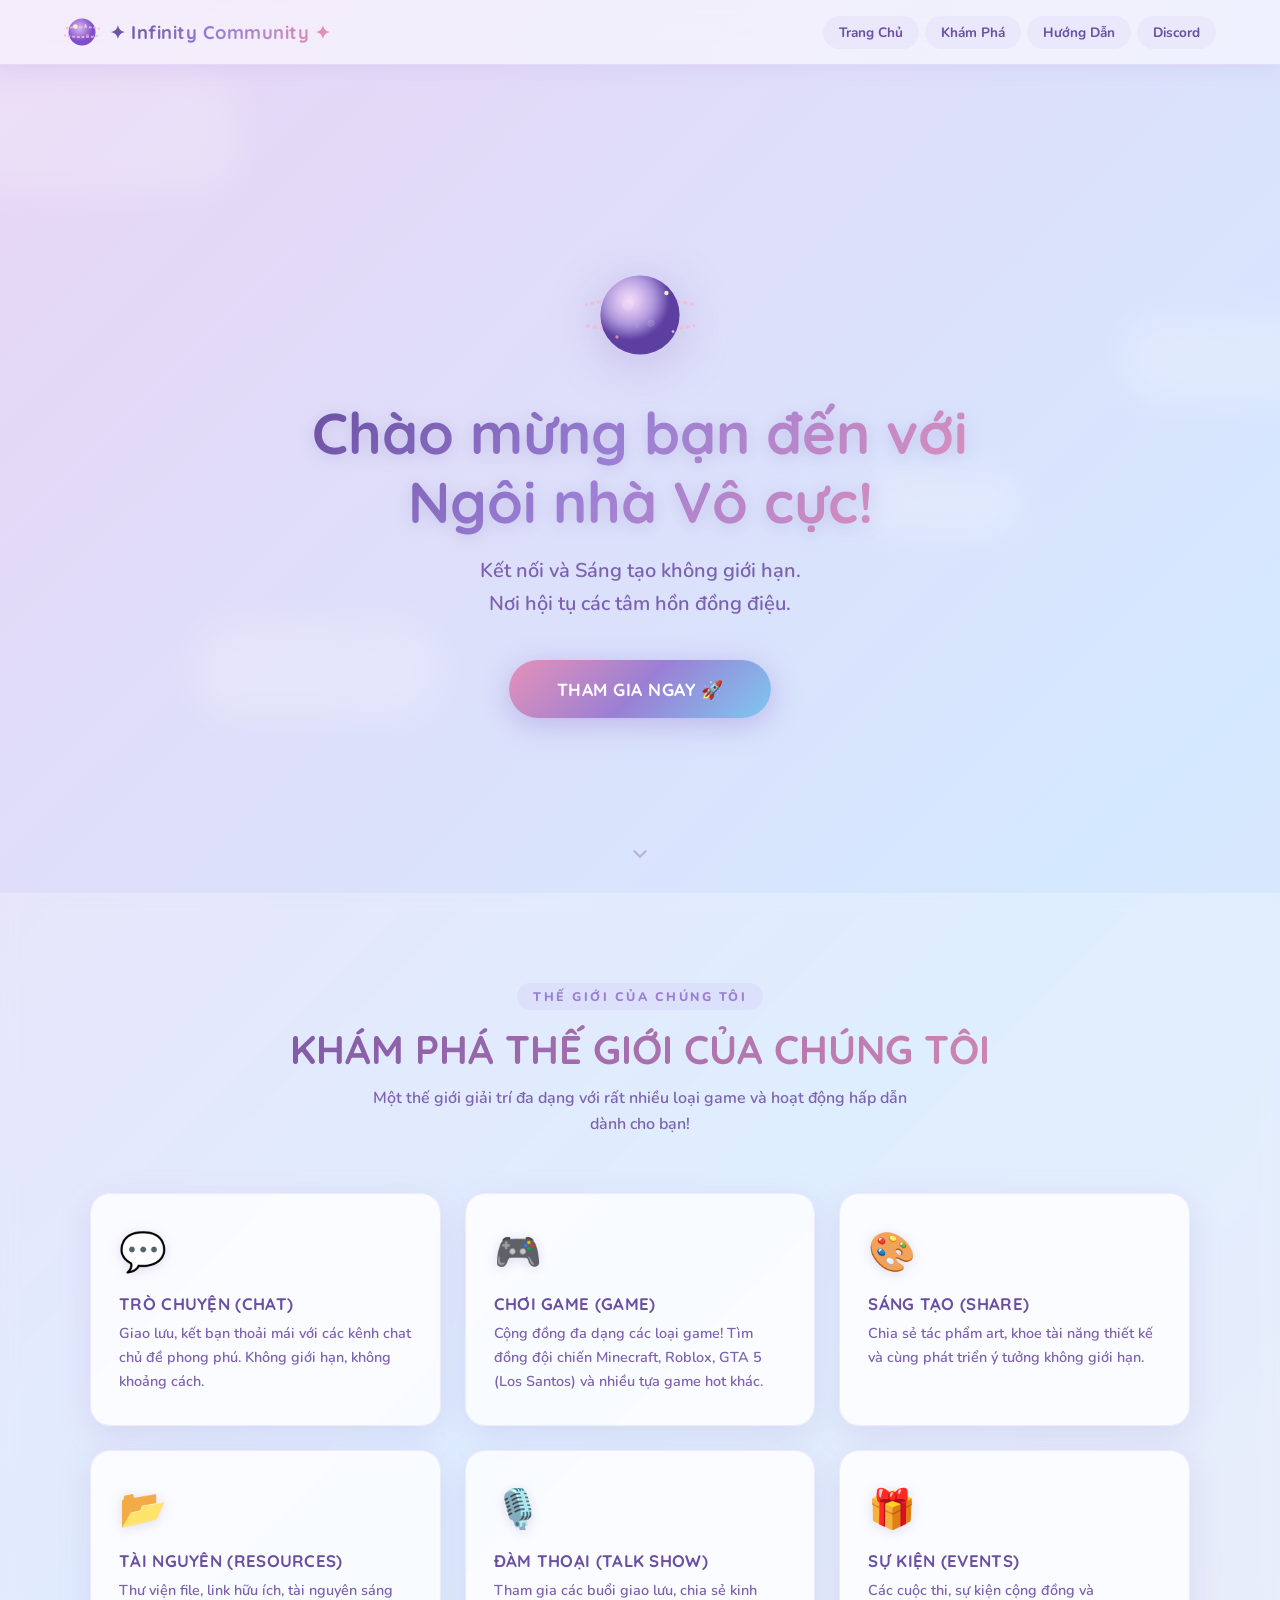
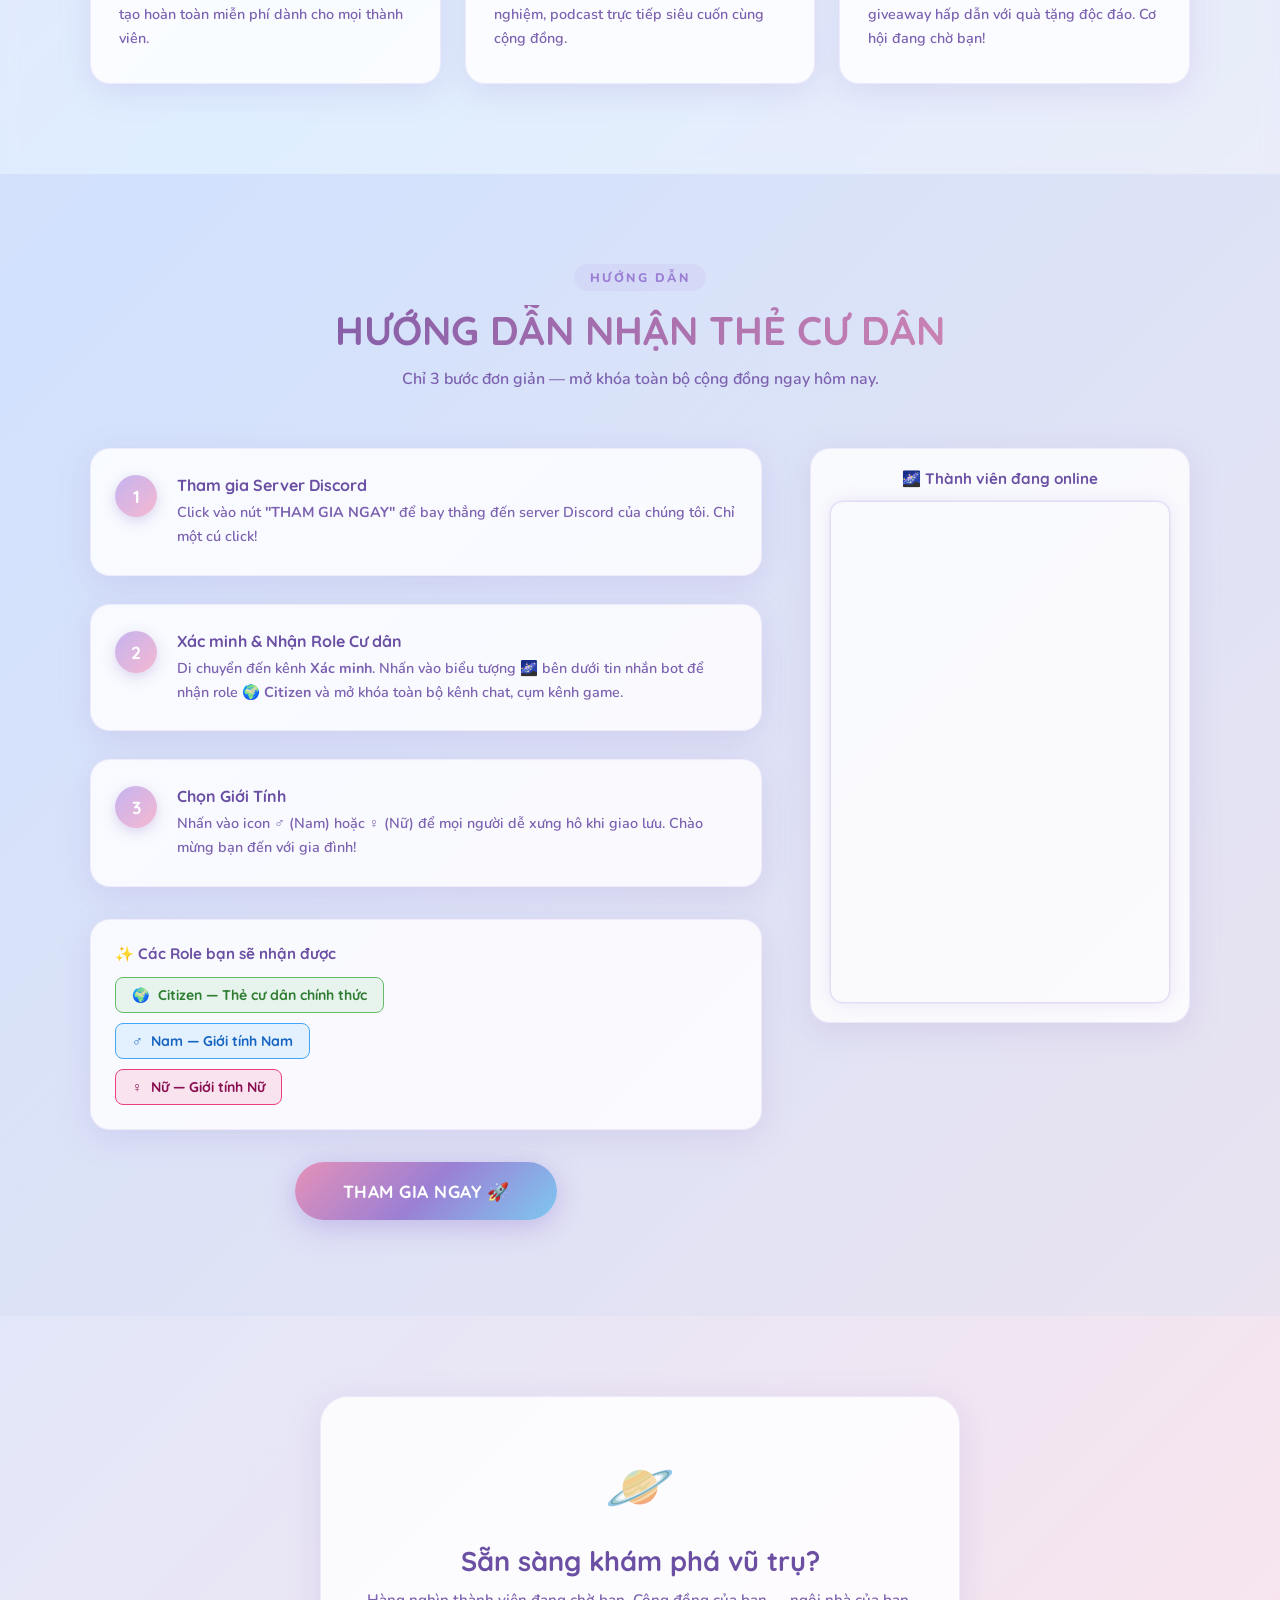
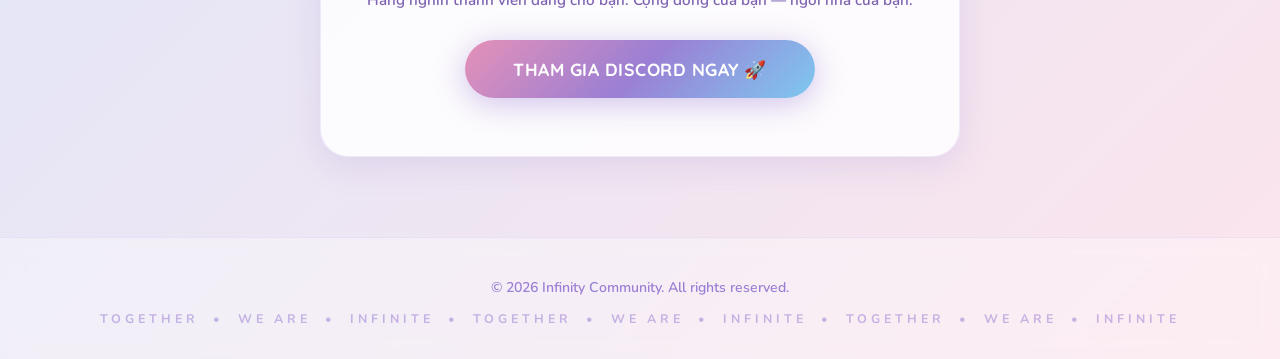
==== commit 83b2cb95: "Add files via upload Signed-off-by: nglacmedia <doramloc8@gmail.com>" ====
--- a/index.html
+++ b/index.html
@@ -1,1834 +1,818 @@
-<!DOCTYPE html>
-<html lang="vi">
-<head>
-<meta charset="UTF-8">
-<meta name="viewport" content="width=device-width, initial-scale=1.0">
-<title>Iron Armor 2D — War Thunder Web</title>
-<style>
-@import url('https://fonts.googleapis.com/css2?family=Orbitron:wght@400;700;900&family=Rajdhani:wght@400;500;600;700&display=swap');
-*{margin:0;padding:0;box-sizing:border-box;user-select:none;}
-:root{
-  --bg:#07090d;--s1:#0d1119;--s2:#131924;--s3:#192030;
-  --bd:#243040;--bd2:#304060;
-  --g1:#2eb84a;--g2:#1a8a35;--g3:#0e5c22;
-  --gold:#c8a820;--gold2:#eec840;--gold3:#7a6010;
-  --red:#c83020;--red2:#ee4030;
-  --blue:#1860c0;--blue2:#3a90f0;
-  --text:#d8e8f0;--text2:#7899b0;--text3:#405060;
-  --amb:#d08020;--amb2:#f0a830;
-  --purple:#9040e0;--purple2:#b060ff;
-  --cyan:#20c0c0;--cyan2:#40e8e8;
-}
-html,body{width:100%;height:100%;overflow:hidden;background:var(--bg);font-family:'Rajdhani',sans-serif;color:var(--text);}
-canvas{display:block;}
-
-.screen{position:absolute;inset:0;display:none;flex-direction:column;align-items:center;justify-content:center;z-index:10;}
-.screen.active{display:flex;}
-
-/* MENU */
-#screen-menu{background:radial-gradient(ellipse 80% 60% at 50% 30%,#0b1c10 0%,#050810 80%);}
-#menu-bg{position:absolute;inset:0;z-index:0;}
-.menu-wrap{position:relative;z-index:2;display:flex;flex-direction:column;align-items:center;}
-.logo-main{font-family:'Orbitron',monospace;font-size:58px;font-weight:900;letter-spacing:8px;color:var(--gold2);line-height:1;text-shadow:0 0 60px rgba(238,200,64,.35);}
-.logo-sub{font-family:'Orbitron',monospace;font-size:22px;letter-spacing:18px;color:var(--g1);margin-top:2px;text-shadow:0 0 30px rgba(46,184,74,.3);}
-.logo-tag{font-size:12px;letter-spacing:5px;color:var(--text3);margin:10px 0 36px;}
-.menu-nav{display:flex;flex-direction:column;gap:8px;width:300px;}
-.m-btn{position:relative;background:linear-gradient(135deg,var(--s2),var(--s3));border:1px solid var(--bd);border-radius:3px;padding:15px 20px 15px 28px;font-family:'Rajdhani',sans-serif;font-size:15px;font-weight:700;color:var(--text);letter-spacing:3px;cursor:pointer;transition:all .15s;text-align:left;overflow:hidden;}
-.m-btn::before{content:'';position:absolute;left:0;top:0;bottom:0;width:4px;background:var(--g1);transition:width .15s;}
-.m-btn:hover{border-color:var(--g1);color:var(--gold2);transform:translateX(3px);}
-.m-btn:hover::before{width:8px;}
-.m-btn.red::before{background:var(--red);}
-.m-btn.red:hover{border-color:var(--red);color:var(--red2);}
-.m-btn .ico{margin-right:10px;opacity:.8;}
-.ver{position:absolute;bottom:14px;right:18px;font-size:10px;color:var(--text3);letter-spacing:2px;}
-.lang-row{position:absolute;top:14px;right:16px;display:flex;gap:5px;}
-.lbtn{background:var(--s2);border:1px solid var(--bd);border-radius:2px;padding:4px 10px;font-size:11px;cursor:pointer;color:var(--text3);letter-spacing:1px;}
-.lbtn.on{border-color:var(--gold);color:var(--gold2);}
-
-/* GARAGE */
-#screen-garage{background:var(--bg);flex-direction:row;align-items:stretch;}
-.gsidebar{width:300px;background:var(--s1);border-right:1px solid var(--bd);display:flex;flex-direction:column;}
-.gsidebar-head{padding:16px 18px;border-bottom:1px solid var(--bd);font-family:'Orbitron',monospace;font-size:14px;color:var(--gold2);letter-spacing:2px;}
-.vehicle-tabs{display:flex;border-bottom:1px solid var(--bd);}
-.vtab{flex:1;padding:8px;font-size:11px;letter-spacing:1px;cursor:pointer;text-align:center;color:var(--text3);border-bottom:2px solid transparent;}
-.vtab.on{color:var(--gold2);border-bottom-color:var(--gold2);}
-.vlist{flex:1;overflow-y:auto;padding:8px;}
-.vitem{border:1px solid var(--bd);border-radius:3px;margin-bottom:6px;padding:10px 12px;cursor:pointer;transition:all .1s;display:flex;justify-content:space-between;align-items:center;}
-.vitem:hover,.vitem.sel{border-color:var(--g1);background:var(--s2);}
-.vitem.locked{opacity:.4;}
-.vitem-l .vname{font-weight:700;font-size:13px;}
-.vitem-l .vtype{font-size:10px;color:var(--text2);margin-top:1px;}
-.vtier{font-size:10px;font-weight:700;padding:2px 6px;border-radius:2px;background:var(--gold3);color:var(--gold2);}
-.vitem-nation{font-size:18px;}
-.garea{flex:1;display:flex;flex-direction:column;padding:20px;}
-.garea-head{display:flex;justify-content:space-between;align-items:center;margin-bottom:16px;}
-.gvname{font-family:'Orbitron',monospace;font-size:22px;color:var(--gold2);}
-.currency{display:flex;gap:14px;}
-.cur-it{font-size:13px;font-weight:700;display:flex;align-items:center;gap:5px;}
-.gpreview{flex:1;display:flex;gap:16px;}
-.gprev-box{flex:1;background:var(--s2);border:1px solid var(--bd);border-radius:5px;overflow:hidden;position:relative;}
-.gstats{width:240px;background:var(--s2);border:1px solid var(--bd);border-radius:5px;padding:14px;display:flex;flex-direction:column;gap:8px;}
-.srow{display:flex;flex-direction:column;gap:3px;}
-.slabel{font-size:10px;color:var(--text2);letter-spacing:1px;display:flex;justify-content:space-between;}
-.sbar-bg{background:var(--s1);border-radius:2px;height:5px;overflow:hidden;}
-.sbar{height:100%;border-radius:2px;transition:width .3s;}
-.gactions{display:flex;gap:10px;margin-top:14px;}
-.btn{padding:10px 22px;border-radius:3px;font-family:'Rajdhani',sans-serif;font-size:13px;font-weight:700;letter-spacing:2px;cursor:pointer;border:1px solid;transition:all .1s;}
-.btn-g{background:var(--g3);border-color:var(--g2);color:var(--g1);}
-.btn-g:hover{background:var(--g2);color:#fff;}
-.btn-s{background:var(--s3);border-color:var(--bd2);color:var(--text);}
-.btn-s:hover{border-color:var(--text2);}
-.btn-gold{background:var(--gold3);border-color:var(--gold2);color:var(--gold2);}
-.btn-gold:hover{background:var(--gold2);color:#000;}
-.back{background:var(--s2);border:1px solid var(--bd);border-radius:2px;padding:5px 12px;font-size:12px;cursor:pointer;color:var(--text2);}
-.back:hover{border-color:var(--text2);color:var(--text);}
-
-/* UPGRADE */
-#screen-upgrade{background:var(--bg);flex-direction:column;padding:22px;}
-.upg-head{width:100%;max-width:960px;display:flex;justify-content:space-between;align-items:center;margin-bottom:18px;}
-.upg-title{font-family:'Orbitron',monospace;font-size:18px;color:var(--gold2);letter-spacing:2px;}
-.upg-grid{display:grid;grid-template-columns:repeat(4,1fr);gap:12px;width:100%;max-width:960px;}
-.ucard{background:var(--s2);border:1px solid var(--bd);border-radius:5px;padding:12px;cursor:pointer;transition:all .1s;position:relative;}
-.ucard:hover:not(.ulocked){border-color:var(--gold);background:var(--s3);}
-.ucard.uown{border-color:var(--g2);}
-.ucard.ulocked{opacity:.45;cursor:not-allowed;}
-.uico{font-size:24px;margin-bottom:5px;}
-.uname{font-weight:700;font-size:13px;color:var(--text);}
-.udesc{font-size:10px;color:var(--text2);margin-top:3px;line-height:1.4;}
-.ucost{margin-top:7px;font-size:11px;color:var(--gold2);font-weight:700;}
-.ubadge{position:absolute;top:7px;right:7px;background:var(--g3);border:1px solid var(--g2);color:var(--g1);font-size:9px;padding:2px 5px;border-radius:2px;}
-
-/* MISSION */
-#screen-mission{background:var(--bg);flex-direction:column;padding:22px;}
-.ms-head{width:100%;max-width:1040px;display:flex;justify-content:space-between;align-items:center;margin-bottom:18px;}
-.ms-title{font-family:'Orbitron',monospace;font-size:18px;color:var(--gold2);letter-spacing:2px;}
-.ms-grid{display:grid;grid-template-columns:repeat(3,1fr);gap:12px;width:100%;max-width:1040px;}
-.mcard{background:var(--s2);border:1px solid var(--bd);border-radius:5px;padding:16px;cursor:pointer;transition:all .12s;position:relative;overflow:hidden;}
-.mcard:hover:not(.mlocked){border-color:var(--gold);background:var(--s3);}
-.mcard.mlocked{opacity:.4;cursor:not-allowed;}
-.mcard::after{content:'';position:absolute;top:0;left:0;right:0;height:3px;}
-.mcard.easy::after{background:var(--g1);}
-.mcard.medium::after{background:var(--amb2);}
-.mcard.hard::after{background:var(--red2);}
-.mmap{font-family:'Orbitron',monospace;font-size:11px;color:var(--gold2);margin-bottom:5px;letter-spacing:1px;}
-.mname{font-size:15px;font-weight:700;color:var(--text);margin-bottom:5px;}
-.mdesc{font-size:11px;color:var(--text2);margin-bottom:9px;line-height:1.5;}
-.mtags{display:flex;gap:7px;flex-wrap:wrap;}
-.mtag{font-size:9px;padding:2px 7px;border-radius:2px;font-weight:700;letter-spacing:1px;}
-.t-easy{background:#182816;color:var(--g1);}
-.t-med{background:#282010;color:var(--amb2);}
-.t-hard{background:#280f0f;color:var(--red2);}
-.t-boss{background:#280c28;color:var(--purple2);}
-.mstars{color:var(--gold2);font-size:13px;margin-top:7px;}
-.mrew{font-size:10px;color:var(--gold);margin-top:3px;}
-
-/* SETTINGS */
-#screen-settings{background:var(--bg);flex-direction:column;padding:22px;}
-.set-panel{background:var(--s2);border:1px solid var(--bd);border-radius:5px;width:100%;max-width:580px;}
-.set-row{display:flex;justify-content:space-between;align-items:center;padding:13px 18px;border-bottom:1px solid var(--bd);}
-.set-row:last-child{border-bottom:none;}
-.set-label{font-size:14px;font-weight:600;color:var(--text);}
-.set-desc{font-size:10px;color:var(--text2);}
-.toggle{width:42px;height:22px;background:var(--bd2);border-radius:11px;position:relative;cursor:pointer;border:none;transition:background .2s;}
-.toggle.on{background:var(--g2);}
-.toggle::after{content:'';position:absolute;width:16px;height:16px;background:#fff;border-radius:50%;top:3px;left:3px;transition:left .2s;}
-.toggle.on::after{left:23px;}
-input[type=range]{width:130px;accent-color:var(--g1);}
-select{background:var(--s3);border:1px solid var(--bd2);color:var(--text);padding:4px 9px;border-radius:2px;font-family:'Rajdhani',sans-serif;font-size:13px;}
-
-/* GAME HUD */
-#screen-game{z-index:5;background:transparent;}
-#gc{position:absolute;inset:0;z-index:1;}
-#hud{position:absolute;inset:0;z-index:5;pointer-events:none;}
-.htop{position:absolute;top:0;left:0;right:0;display:flex;justify-content:space-between;padding:10px 12px;}
-.hpanel{background:rgba(7,10,18,.86);border:1px solid rgba(40,64,80,.75);border-radius:3px;padding:7px 12px;backdrop-filter:blur(2px);}
-.htank-name{font-family:'Orbitron',monospace;font-size:10px;color:var(--gold2);letter-spacing:2px;margin-bottom:3px;}
-.hhp-row{display:flex;align-items:center;gap:7px;}
-.hhp-bg{width:150px;height:7px;background:rgba(255,255,255,.08);border-radius:3px;overflow:hidden;}
-.hhp{height:100%;border-radius:3px;transition:width .1s,background .3s;}
-.hhp-txt{font-size:10px;font-weight:700;min-width:32px;text-align:right;}
-.harmor-row{display:flex;gap:4px;margin-top:4px;}
-.aseg{width:12px;height:3px;border-radius:1px;background:var(--blue2);}
-.aseg.lost{background:rgba(255,255,255,.1);}
-.hammo-row{display:flex;gap:2px;margin-top:4px;align-items:center;}
-.adot{width:6px;height:9px;border-radius:1px;background:var(--gold);opacity:.9;}
-.adot.sp{background:rgba(255,255,255,.1);}
-.arel{width:100%;height:2px;background:rgba(255,255,255,.08);border-radius:2px;margin-top:4px;overflow:hidden;}
-.arel-fill{height:100%;background:var(--gold);border-radius:2px;}
-.hcenter{position:absolute;top:10px;left:50%;transform:translateX(-50%);}
-.hscore{font-family:'Orbitron',monospace;font-size:20px;font-weight:900;color:var(--gold2);text-align:center;}
-.hwave{font-size:10px;color:var(--text2);letter-spacing:2px;margin-top:2px;text-align:center;}
-.htimer{font-family:'Orbitron',monospace;font-size:12px;color:var(--red2);margin-top:2px;text-align:center;}
-.hmm{position:absolute;bottom:12px;right:12px;width:150px;height:150px;}
-.mmcv{border:1px solid rgba(46,184,74,.35);border-radius:2px;}
-.mmlabel{font-size:8px;color:var(--text3);letter-spacing:2px;text-align:center;margin-top:2px;}
-.hctrl{position:absolute;bottom:12px;left:12px;}
-.ctrl-hint{font-size:9px;color:rgba(255,255,255,.3);letter-spacing:.5px;line-height:1.9;}
-.ck{display:inline-block;background:rgba(255,255,255,.07);border:1px solid rgba(255,255,255,.12);border-radius:2px;padding:0 4px;font-size:8px;}
-.hweps{position:absolute;bottom:12px;left:50%;transform:translateX(-50%);display:flex;gap:6px;}
-.wslot{background:rgba(7,10,18,.86);border:1px solid rgba(40,64,80,.75);border-radius:3px;padding:5px 10px;text-align:center;min-width:65px;}
-.wslot.on{border-color:var(--gold2);}
-.wslot-k{font-size:9px;color:var(--text3);}
-.wslot-n{font-size:11px;font-weight:700;color:var(--text);}
-.wslot.on .wslot-n{color:var(--gold2);}
-.kfeed{position:absolute;top:65px;right:12px;display:flex;flex-direction:column;gap:3px;}
-.ke{background:rgba(7,10,18,.78);border-left:2px solid var(--red2);padding:2px 7px;font-size:10px;border-radius:2px;animation:kfade 3.2s forwards;}
-@keyframes kfade{0%{opacity:1}65%{opacity:1}100%{opacity:0}}
-.halert{position:absolute;top:50%;left:50%;transform:translate(-50%,-50%);font-family:'Orbitron',monospace;font-size:24px;font-weight:900;letter-spacing:5px;pointer-events:none;opacity:0;transition:opacity .3s;}
-.bossbar{position:absolute;top:52px;left:50%;transform:translateX(-50%);width:380px;display:none;}
-.bbname{font-family:'Orbitron',monospace;font-size:11px;text-align:center;letter-spacing:2px;margin-bottom:3px;}
-.bbbg{height:9px;background:rgba(255,255,255,.08);border-radius:4px;overflow:hidden;}
-.bbfill{height:100%;border-radius:4px;transition:width .1s;}
-.habs{position:absolute;bottom:56px;left:50%;transform:translateX(-50%);display:flex;gap:7px;}
-.aslot{background:rgba(7,10,18,.82);border:1px solid rgba(40,64,80,.75);border-radius:3px;padding:5px 10px;text-align:center;min-width:58px;font-size:19px;}
-.aslot-k{font-size:9px;color:var(--text3);}
-.aslot-cd{font-size:9px;color:var(--text2);margin-top:1px;}
-
-/* OVERLAYS */
-.overlay{position:absolute;inset:0;background:rgba(0,0,0,.8);z-index:20;display:none;flex-direction:column;align-items:center;justify-content:center;gap:14px;}
-.overlay.on{display:flex;}
-.ov-title{font-family:'Orbitron',monospace;font-size:38px;font-weight:900;letter-spacing:5px;}
-.ov-btns{display:flex;gap:10px;margin-top:6px;}
-.rgrid{display:grid;grid-template-columns:repeat(3,1fr);gap:10px;background:var(--s2);border:1px solid var(--bd);border-radius:5px;padding:14px;max-width:460px;}
-.rit{text-align:center;}
-.rval{font-family:'Orbitron',monospace;font-size:20px;font-weight:700;color:var(--gold2);}
-.rlabel{font-size:10px;color:var(--text2);margin-top:2px;letter-spacing:1px;}
-.medal-row{display:flex;gap:8px;font-size:28px;}
-
-/* SCROLLBAR */
-::-webkit-scrollbar{width:3px;}
-::-webkit-scrollbar-track{background:var(--s1);}
-::-webkit-scrollbar-thumb{background:var(--bd2);border-radius:2px;}
-</style>
-</head>
-<body>
-<canvas id="menu-bg"></canvas>
-
-<!-- MAIN MENU -->
-<div class="screen active" id="screen-menu">
-  <div class="lang-row">
-    <button class="lbtn on" id="lvi" onclick="setLang('vi')">VI</button>
-    <button class="lbtn" id="len" onclick="setLang('en')">EN</button>
-  </div>
-  <div class="menu-wrap">
-    <div class="logo-main">IRON ARMOR</div>
-    <div class="logo-sub">2D COMBAT</div>
-    <div class="logo-tag" id="t-tag">CHIẾN TRƯỜNG · CHIẾN THUẬT · CHIẾN THẮNG</div>
-    <div class="menu-nav">
-      <button class="m-btn" onclick="showScreen('screen-mission')"><span class="ico">⚔</span><span id="t-play">CHIẾN ĐẤU</span></button>
-      <button class="m-btn" onclick="showScreen('screen-garage')"><span class="ico">🏭</span><span id="t-garage">NHÀ XE</span></button>
-      <button class="m-btn" onclick="showScreen('screen-upgrade')"><span class="ico">⚙</span><span id="t-upg">NÂNG CẤP</span></button>
-      <button class="m-btn" onclick="showScreen('screen-settings')"><span class="ico">⚙</span><span id="t-set">CÀI ĐẶT</span></button>
-      <button class="m-btn red" onclick="confirmExit()"><span class="ico">✕</span><span id="t-exit">THOÁT</span></button>
-    </div>
-  </div>
-  <div class="ver">v2.0.0 — IRON ARMOR 2D</div>
-</div>
-
-<!-- GARAGE -->
-<div class="screen" id="screen-garage">
-  <div class="gsidebar">
-    <div class="gsidebar-head" id="t-g-title">🏭 NHÀ XE</div>
-    <div class="vehicle-tabs" id="vtabs">
-      <div class="vtab on" onclick="switchVTab('tank',this)" id="t-vtab-tank">🛡 Tăng</div>
-      <div class="vtab" onclick="switchVTab('td',this)" id="t-vtab-td">🔫 Pháo</div>
-      <div class="vtab" onclick="switchVTab('spg',this)" id="t-vtab-spg">💣 SPG</div>
-      <div class="vtab" onclick="switchVTab('heli',this)" id="t-vtab-heli">🚁 Trực</div>
-    </div>
-    <div class="vlist" id="vlist"></div>
-    <div style="padding:10px 14px;border-top:1px solid var(--bd);">
-      <button class="back" style="width:100%" onclick="showScreen('screen-menu')">← <span id="t-back">QUAY LẠI</span></button>
-    </div>
-  </div>
-  <div class="garea">
-    <div class="garea-head">
-      <div class="gvname" id="g-vname">T-34-85</div>
-      <div class="currency">
-        <div class="cur-it">🪙 <span id="gd">0</span></div>
-        <div class="cur-it">🔩 <span id="rd">0</span></div>
-      </div>
-    </div>
-    <div class="gpreview">
-      <div class="gprev-box"><canvas id="gcv"></canvas></div>
-      <div class="gstats" id="gstats">
-        <div class="srow"><div class="slabel"><span id="t-s-armor">GIÁP</span><span id="sv-armor">0</span></div><div class="sbar-bg"><div class="sbar" id="sb-armor" style="background:var(--blue2)"></div></div></div>
-        <div class="srow"><div class="slabel"><span id="t-s-fp">HỎA LỰC</span><span id="sv-fp">0</span></div><div class="sbar-bg"><div class="sbar" id="sb-fp" style="background:var(--red2)"></div></div></div>
-        <div class="srow"><div class="slabel"><span id="t-s-mob">CƠ ĐỘNG</span><span id="sv-mob">0</span></div><div class="sbar-bg"><div class="sbar" id="sb-mob" style="background:var(--g1)"></div></div></div>
-        <div class="srow"><div class="slabel"><span id="t-s-rl">NẠP ĐẠN</span><span id="sv-rl">0s</span></div><div class="sbar-bg"><div class="sbar" id="sb-rl" style="background:var(--gold)"></div></div></div>
-        <div class="srow"><div class="slabel"><span id="t-s-rng">TẦM BẮN</span><span id="sv-rng">0m</span></div><div class="sbar-bg"><div class="sbar" id="sb-rng" style="background:var(--amb2)"></div></div></div>
-        <div style="margin-top:auto;padding-top:10px;border-top:1px solid var(--bd);">
-          <div style="font-size:10px;color:var(--text2);margin-bottom:3px;" id="t-nation">QUỐC GIA</div>
-          <div id="sv-nation" style="font-weight:700;font-size:14px;display:flex;align-items:center;gap:6px;"></div>
-          <div style="font-size:10px;color:var(--text2);margin-top:6px;margin-bottom:3px;" id="t-tier">HẠNG</div>
-          <div id="sv-tier" style="font-weight:700;font-size:14px;color:var(--gold2);"></div>
-          <div style="font-size:10px;color:var(--text2);margin-top:6px;margin-bottom:3px;" id="t-class">LOẠI XE</div>
-          <div id="sv-class" style="font-weight:700;font-size:12px;"></div>
-        </div>
-      </div>
-    </div>
-    <div class="gactions">
-      <button class="btn btn-g" onclick="gotoMission()" id="t-btn-battle">⚔ CHIẾN ĐẤU</button>
-      <button class="btn btn-gold" onclick="showScreen('screen-upgrade')" id="t-btn-upg">⚙ NÂNG CẤP</button>
-      <button class="btn btn-s" onclick="showScreen('screen-menu')" id="t-btn-back">← MENU</button>
-    </div>
-  </div>
-</div>
-
-<!-- UPGRADE -->
-<div class="screen" id="screen-upgrade">
-  <div class="upg-head">
-    <div class="upg-title" id="t-upg-title">⚙ NGHIÊN CỨU & NÂNG CẤP</div>
-    <div style="display:flex;gap:14px;align-items:center;">
-      <div class="currency">
-        <div class="cur-it">🪙<span id="gd2">0</span></div>
-        <div class="cur-it">🔩<span id="rd2">0</span></div>
-      </div>
-      <button class="back" onclick="showScreen('screen-menu')">← <span id="t-back2">QUAY LẠI</span></button>
-    </div>
-  </div>
-  <div class="upg-grid" id="upggrid"></div>
-</div>
-
-<!-- MISSION SELECT -->
-<div class="screen" id="screen-mission">
-  <div class="ms-head">
-    <div class="ms-title" id="t-ms-title">⚔ CHỌN NHIỆM VỤ</div>
-    <button class="back" onclick="showScreen('screen-menu')">← <span id="t-back3">QUAY LẠI</span></button>
-  </div>
-  <div class="ms-grid" id="msgrid"></div>
-</div>
-
-<!-- SETTINGS -->
-<div class="screen" id="screen-settings">
-  <div style="width:100%;max-width:580px;">
-    <div style="display:flex;justify-content:space-between;align-items:center;margin-bottom:18px;">
-      <div style="font-family:'Orbitron',monospace;font-size:18px;color:var(--gold2);letter-spacing:2px;" id="t-set-title">⚙ CÀI ĐẶT</div>
-      <button class="back" onclick="showScreen('screen-menu')">← <span id="t-back4">QUAY LẠI</span></button>
-    </div>
-    <div class="set-panel">
-      <div class="set-row"><div><div class="set-label" id="t-lang">Ngôn Ngữ</div></div><select onchange="setLang(this.value)" id="lang-sel"><option value="vi">Tiếng Việt</option><option value="en">English</option></select></div>
-      <div class="set-row"><div><div class="set-label" id="t-sfx">Âm Thanh</div><div class="set-desc" id="t-sfx-d">Hiệu ứng âm thanh</div></div><button class="toggle on" id="tg-sfx" onclick="tgSetting('sfx',this)"></button></div>
-      <div class="set-row"><div><div class="set-label" id="t-pt">Hiệu ứng hạt</div><div class="set-desc" id="t-pt-d">Khói, lửa, nổ</div></div><button class="toggle on" id="tg-pt" onclick="tgSetting('particles',this)"></button></div>
-      <div class="set-row"><div><div class="set-label" id="t-mm">Bản đồ nhỏ</div></div><button class="toggle on" id="tg-mm" onclick="tgSetting('minimap',this)"></button></div>
-      <div class="set-row"><div><div class="set-label" id="t-vol">Âm lượng</div></div><input type="range" min="0" max="100" value="70" id="vol-sl"></div>
-      <div class="set-row"><div><div class="set-label" id="t-diff">Độ khó</div></div><select id="diff-sel" onchange="settings.difficulty=this.value"><option value="easy" id="t-de">Dễ</option><option value="normal" selected id="t-dn">Bình Thường</option><option value="hard" id="t-dh">Khó</option></select></div>
-    </div>
-  </div>
-</div>
-
-<!-- GAME SCREEN -->
-<div class="screen" id="screen-game">
-  <canvas id="gc"></canvas>
-  <div id="hud">
-    <div class="htop">
-      <div class="hpanel">
-        <div class="htank-name" id="h-tname">T-34-85</div>
-        <div class="hhp-row"><div class="hhp-bg"><div class="hhp" id="h-hp" style="width:100%;background:var(--g1)"></div></div><div class="hhp-txt" id="h-hptxt">100</div></div>
-        <div class="harmor-row" id="h-armor"></div>
-        <div class="hammo-row" id="h-ammo"></div>
-        <div class="arel"><div class="arel-fill" id="h-rel" style="width:100%"></div></div>
-      </div>
-      <!-- Teammates mini HUD -->
-      <div class="hpanel" id="h-team" style="display:flex;flex-direction:column;gap:4px;min-width:130px;">
-        <div style="font-size:9px;color:var(--text3);letter-spacing:2px;" id="t-team">ĐỒNG ĐỘI</div>
-      </div>
-      <div class="hpanel hcenter" style="position:relative;transform:none;top:auto;left:auto;">
-        <div class="hscore" id="h-score">0</div>
-        <div class="hwave" id="h-wave">WAVE 1</div>
-        <div class="htimer" id="h-timer"></div>
-      </div>
-      <div class="hpanel" style="text-align:right;min-width:110px;">
-        <div style="font-size:9px;color:var(--text2);letter-spacing:2px;" id="t-enemies">ĐỊCH</div>
-        <div style="font-family:'Orbitron',monospace;font-size:18px;font-weight:700;color:var(--red2);" id="h-ecount">0</div>
-        <div style="font-size:9px;color:var(--text2);" id="h-kills">Diệt: 0</div>
-      </div>
-    </div>
-    <div class="bossbar" id="bossbar">
-      <div class="bbname" id="bb-name" style="color:var(--purple2)">BOSS</div>
-      <div class="bbbg"><div class="bbfill" id="bb-fill" style="width:100%;background:linear-gradient(90deg,var(--purple),var(--purple2))"></div></div>
-    </div>
-    <div class="kfeed" id="kfeed"></div>
-    <div class="halert" id="halert"></div>
-    <div class="hmm" id="hmm">
-      <canvas class="mmcv" id="mmcv" width="150" height="150"></canvas>
-      <div class="mmlabel" id="t-mmlab">BẢN ĐỒ</div>
-    </div>
-    <div class="hctrl">
-      <div class="ctrl-hint">
-        <span class="ck">WASD</span> <span id="t-move">Di chuyển</span> &nbsp;
-        <span class="ck">Click</span> <span id="t-fire">Bắn</span><br>
-        <span class="ck">1-4</span> <span id="t-wep">Đổi vũ khí</span> &nbsp;
-        <span class="ck">ESC</span> <span id="t-pause">Tạm dừng</span><br>
-        <span class="ck">Q</span> <span id="t-smoke">Khói</span> &nbsp;
-        <span class="ck">E</span> <span id="t-repair">Sửa</span> &nbsp;
-        <span class="ck">R</span> <span id="t-airstrike">Kk</span>
-      </div>
-    </div>
-    <div class="hweps" id="hweps"></div>
-    <div class="habs" id="habs"></div>
-  </div>
-</div>
-
-<!-- PAUSE -->
-<div class="overlay" id="ov-pause">
-  <div class="ov-title" style="color:var(--gold2)" id="t-paused">⏸ TẠM DỪNG</div>
-  <div class="ov-btns">
-    <button class="btn btn-g" onclick="resumeGame()" id="t-resume">▶ TIẾP TỤC</button>
-    <button class="btn btn-s" onclick="quitMenu()" id="t-quit">⌂ MENU</button>
-  </div>
-</div>
-
-<!-- GAME OVER -->
-<div class="overlay" id="ov-go">
-  <div class="ov-title" style="color:var(--red2)">GAME OVER</div>
-  <div class="rgrid">
-    <div class="rit"><div class="rval" id="r-score">0</div><div class="rlabel" id="t-r-sc">ĐIỂM</div></div>
-    <div class="rit"><div class="rval" id="r-kills">0</div><div class="rlabel" id="t-r-kl">TIÊU DIỆT</div></div>
-    <div class="rit"><div class="rval" id="r-wave">1</div><div class="rlabel">WAVE</div></div>
-    <div class="rit"><div class="rval" id="r-gold">+0</div><div class="rlabel" id="t-r-g">VÀNG</div></div>
-    <div class="rit"><div class="rval" id="r-rp">+0</div><div class="rlabel">RP</div></div>
-    <div class="rit"><div class="rval" id="r-acc">0%</div><div class="rlabel" id="t-r-ac">ĐỘ CHÍNH XÁC</div></div>
-  </div>
-  <div class="ov-btns">
-    <button class="btn btn-g" onclick="restartM()" id="t-retry">↩ THỬ LẠI</button>
-    <button class="btn btn-s" onclick="quitMenu()" id="t-quit2">⌂ MENU</button>
-  </div>
-</div>
-
-<!-- VICTORY -->
-<div class="overlay" id="ov-vic">
-  <div class="ov-title" style="color:var(--gold2)" id="t-victory">CHIẾN THẮNG!</div>
-  <div class="medal-row" id="medal-row">★★★</div>
-  <div class="rgrid">
-    <div class="rit"><div class="rval" id="v-score">0</div><div class="rlabel" id="t-v-sc">ĐIỂM</div></div>
-    <div class="rit"><div class="rval" id="v-kills">0</div><div class="rlabel">TIÊU DIỆT</div></div>
-    <div class="rit"><div class="rval" id="v-wave">1</div><div class="rlabel">WAVE</div></div>
-    <div class="rit"><div class="rval" id="v-gold">+0</div><div class="rlabel">VÀNG 🪙</div></div>
-    <div class="rit"><div class="rval" id="v-rp">+0</div><div class="rlabel">RP 🔩</div></div>
-    <div class="rit"><div class="rval" id="v-acc">0%</div><div class="rlabel" id="t-v-ac">CHÍNH XÁC</div></div>
-  </div>
-  <div class="ov-btns">
-    <button class="btn btn-gold" onclick="quitMenu()">⌂ MENU</button>
-    <button class="btn btn-g" onclick="restartM()">↩ LẠI</button>
-  </div>
-</div>
-
-<script>
-// ============================================================
-// CONSTANTS & STATE
-// ============================================================
-const W=window.innerWidth,H=window.innerHeight;
-let lang='vi';
-let selectedVehicleId='t34';
-let currentTab='tank';
-let activeMission=null;
-let gRunning=false,gPaused=false,gOver=false;
-
-const PS={
-  gold:3200,rp:1200,
-  owned:['t34','m4a1','sdkfz'],
-  upgrades:[],
-  mStars:{},
-  totalKills:0
-};
-try{const s=localStorage.getItem('ia2d');if(s)Object.assign(PS,JSON.parse(s));}catch(e){}
-const savePS=()=>{try{localStorage.setItem('ia2d',JSON.stringify(PS));}catch(e){}};
-
-const CFG={sfx:true,particles:true,minimap:true,vol:.7,difficulty:'normal'};
-
-// ============================================================
-// LANG
-// ============================================================
-const T={
-  vi:{tag:'CHIẾN TRƯỜNG · CHIẾN THUẬT · CHIẾN THẮNG',play:'CHIẾN ĐẤU',garage:'NHÀ XE',upg:'NÂNG CẤP',set:'CÀI ĐẶT',exit:'THOÁT',back:'QUAY LẠI','g-title':'🏭 NHÀ XE','upg-title':'⚙ NGHIÊN CỨU & NÂNG CẤP','ms-title':'⚔ CHỌN NHIỆM VỤ','set-title':'⚙ CÀI ĐẶT',lang:'Ngôn Ngữ',sfx:'Âm Thanh','sfx-d':'Hiệu ứng âm thanh',pt:'Hiệu ứng hạt','pt-d':'Khói, lửa, nổ',mm:'Bản đồ nhỏ',vol:'Âm lượng',diff:'Độ khó',de:'Dễ',dn:'Bình Thường',dh:'Khó','s-armor':'GIÁP','s-fp':'HỎA LỰC','s-mob':'CƠ ĐỘNG','s-rl':'NẠP ĐẠN','s-rng':'TẦM BẮN',nation:'QUỐC GIA',tier:'HẠNG',cls:'LOẠI XE','btn-battle':'⚔ CHIẾN ĐẤU','btn-upg':'⚙ NÂNG CẤP','btn-back':'← MENU',paused:'⏸ TẠM DỪNG',resume:'▶ TIẾP TỤC',quit:'⌂ MENU',victory:'CHIẾN THẮNG!',retry:'↩ THỬ LẠI',quit2:'⌂ MENU',team:'ĐỒNG ĐỘI',enemies:'ĐỊCH',move:'Di chuyển',fire:'Bắn',wep:'Đổi vũ khí',pause:'Tạm dừng',smoke:'Khói',repair:'Sửa',airstrike:'KK','r-sc':'ĐIỂM','r-kl':'TIÊU DIỆT','r-g':'VÀNG','r-ac':'ĐỘ CHÍNH XÁC','v-sc':'ĐIỂM','v-ac':'CHÍNH XÁC',mmlab:'BẢN ĐỒ','vtab-tank':'🛡 Tăng','vtab-td':'🔫 Pháo','vtab-spg':'💣 SPG','vtab-heli':'🚁 Trực'},
-  en:{tag:'BATTLEFIELD · TACTICS · VICTORY',play:'BATTLE',garage:'GARAGE',upg:'UPGRADES',set:'SETTINGS',exit:'EXIT',back:'BACK','g-title':'🏭 GARAGE','upg-title':'⚙ RESEARCH & UPGRADES','ms-title':'⚔ MISSION SELECT','set-title':'⚙ SETTINGS',lang:'Language',sfx:'Sound FX','sfx-d':'Sound effects',pt:'Particle FX','pt-d':'Smoke, fire, explosions',mm:'Minimap',vol:'Volume',diff:'Difficulty',de:'Easy',dn:'Normal',dh:'Hard','s-armor':'ARMOR','s-fp':'FIREPOWER','s-mob':'MOBILITY','s-rl':'RELOAD','s-rng':'RANGE',nation:'NATION',tier:'TIER',cls:'CLASS','btn-battle':'⚔ BATTLE','btn-upg':'⚙ UPGRADES','btn-back':'← MENU',paused:'⏸ PAUSED',resume:'▶ RESUME',quit:'⌂ MENU',victory:'VICTORY!',retry:'↩ RETRY',quit2:'⌂ MENU',team:'TEAM',enemies:'ENEMIES',move:'Move',fire:'Fire',wep:'Switch weapon',pause:'Pause',smoke:'Smoke',repair:'Repair',airstrike:'Air','r-sc':'SCORE','r-kl':'KILLS','r-g':'GOLD','r-ac':'ACCURACY','v-sc':'SCORE','v-ac':'ACCURACY',mmlab:'MAP','vtab-tank':'🛡 Tank','vtab-td':'🔫 TD','vtab-spg':'💣 SPG','vtab-heli':'🚁 Heli'}
-};
-function setLang(l){
-  lang=l;
-  document.getElementById('lvi').classList.toggle('on',l==='vi');
-  document.getElementById('len').classList.toggle('on',l==='en');
-  document.getElementById('lang-sel').value=l;
-  const D=T[l];
-  const m={'tag':'t-tag','play':'t-play','garage':'t-garage','upg':'t-upg','set':'t-set','exit':'t-exit','g-title':'t-g-title','upg-title':'t-upg-title','ms-title':'t-ms-title','set-title':'t-set-title','lang':'t-lang','sfx':'t-sfx','sfx-d':'t-sfx-d','pt':'t-pt','pt-d':'t-pt-d','mm':'t-mm','vol':'t-vol','diff':'t-diff','de':'t-de','dn':'t-dn','dh':'t-dh','s-armor':'t-s-armor','s-fp':'t-s-fp','s-mob':'t-s-mob','s-rl':'t-s-rl','s-rng':'t-s-rng','nation':'t-nation','tier':'t-tier','cls':'t-class','btn-battle':'t-btn-battle','btn-upg':'t-btn-upg','btn-back':'t-btn-back','paused':'t-paused','resume':'t-resume','quit':'t-quit','victory':'t-victory','retry':'t-retry','quit2':'t-quit2','team':'t-team','enemies':'t-enemies','move':'t-move','fire':'t-fire','wep':'t-wep','pause':'t-pause','smoke':'t-smoke','repair':'t-repair','airstrike':'t-airstrike','r-sc':'t-r-sc','r-kl':'t-r-kl','r-g':'t-r-g','r-ac':'t-r-ac','v-sc':'t-v-sc','v-ac':'t-v-ac','mmlab':'t-mmlab','vtab-tank':'t-vtab-tank','vtab-td':'t-vtab-td','vtab-spg':'t-vtab-spg','vtab-heli':'t-vtab-heli'};
-  for(const[k,id]of Object.entries(m)){const el=document.getElementById(id);if(el&&D[k])el.textContent=D[k];}
-  ['t-back','t-back2','t-back3','t-back4'].forEach(id=>{const el=document.getElementById(id);if(el)el.textContent=D.back;});
-}
-
-// ============================================================
-// VEHICLE DATABASE — Lots of vehicles like War Thunder
-// ============================================================
-const VEHICLES={
-  // === TANKS ===
-  t34:{name:'T-34-85',type:'tank',nation:'USSR',tier:1,color:'#3d6b25',tcolor:'#2a4d18',hp:100,armor:55,firepower:70,mobility:80,reload:3.2,range:450,speed:2.8,cost:0,icon:'🛡'},
-  t5485:{name:'T-54',type:'tank',nation:'USSR',tier:5,color:'#2d5a1d',tcolor:'#1e4213',hp:160,armor:98,firepower:98,mobility:70,reload:3.0,range:600,speed:2.5,cost:9000,icon:'🛡'},
-  t72:{name:'T-72B',type:'tank',nation:'USSR',tier:7,color:'#253d17',tcolor:'#192a0f',hp:200,armor:120,firepower:110,mobility:75,reload:2.8,range:650,speed:2.6,cost:18000,icon:'🛡'},
-  m4a1:{name:'M4A1 Sherman',type:'tank',nation:'USA',tier:1,color:'#6e5828',tcolor:'#4e3e1c',hp:110,armor:60,firepower:65,mobility:75,reload:3.5,range:480,speed:2.6,cost:0,icon:'🛡'},
-  m26:{name:'M26 Pershing',type:'tank',nation:'USA',tier:4,color:'#7a6838',tcolor:'#584c28',hp:130,armor:85,firepower:88,mobility:60,reload:3.8,range:540,speed:2.2,cost:6000,icon:'🛡'},
-  m1a2:{name:'M1A2 Abrams',type:'tank',nation:'USA',tier:8,color:'#6a5c30',tcolor:'#4c4222',hp:220,armor:130,firepower:120,mobility:90,reload:2.5,range:700,speed:3.2,cost:25000,icon:'🛡'},
-  pz4:{name:'Panzer IV H',type:'tank',nation:'GER',tier:2,color:'#7a7045',tcolor:'#5a5232',hp:95,armor:75,firepower:80,mobility:65,reload:2.8,range:500,speed:2.4,cost:1800,icon:'🛡'},
-  tiger:{name:'Tiger I',type:'tank',nation:'GER',tier:3,color:'#6a6035',tcolor:'#4e4828',hp:150,armor:95,firepower:90,mobility:50,reload:4.2,range:550,speed:1.8,cost:3500,icon:'🛡'},
-  lp:{name:'Leopard 2A6',type:'tank',nation:'GER',tier:8,color:'#5e5830',tcolor:'#424020',hp:210,armor:125,firepower:118,mobility:95,reload:2.6,range:720,speed:3.4,cost:24000,icon:'🛡'},
-  type90:{name:'Type 90',type:'tank',nation:'JPN',tier:7,color:'#485828',tcolor:'#323e1c',hp:190,armor:115,firepower:112,mobility:92,reload:2.4,range:680,speed:3.3,cost:20000,icon:'🛡'},
-  // === TANK DESTROYERS ===
-  sdkfz:{name:'SdKfz 234/2',type:'td',nation:'GER',tier:1,color:'#6a5e30',tcolor:'#4a4422',hp:60,armor:30,firepower:60,mobility:95,reload:2.0,range:520,speed:3.8,cost:0,icon:'🔫'},
-  is2:{name:'IS-2',type:'td',nation:'USSR',tier:3,color:'#2a4a1a',tcolor:'#1c3412',hp:140,armor:90,firepower:95,mobility:55,reload:5.0,range:520,speed:2.0,cost:3500,icon:'🔫'},
-  su100:{name:'SU-100',type:'td',nation:'USSR',tier:4,color:'#2d5020',tcolor:'#1e3816',hp:100,armor:70,firepower:92,mobility:70,reload:4.0,range:560,speed:2.5,cost:5000,icon:'🔫'},
-  jpanther:{name:'JagdPanther',type:'td',nation:'GER',tier:4,color:'#6a5a30',tcolor:'#4a4022',hp:110,armor:80,firepower:96,mobility:65,reload:3.5,range:580,speed:2.3,cost:5500,icon:'🔫'},
-  m10:{name:'M10 Wolverine',type:'td',nation:'USA',tier:3,color:'#7a6535',tcolor:'#584824',hp:80,armor:45,firepower:85,mobility:80,reload:3.0,range:500,speed:2.8,cost:3000,icon:'🔫'},
-  // === SPGs ===
-  wespe:{name:'Wespe',type:'spg',nation:'GER',tier:2,color:'#7a6840',tcolor:'#5a4e2e',hp:50,armor:20,firepower:85,mobility:70,reload:6.0,range:700,speed:2.2,cost:2000,icon:'💣'},
-  m7:{name:'M7 Priest',type:'spg',nation:'USA',tier:2,color:'#806028',tcolor:'#5c4418',hp:60,armor:25,firepower:82,mobility:68,reload:6.5,range:680,speed:2.0,cost:2200,icon:'💣'},
-  su152:{name:'SU-152',type:'spg',nation:'USSR',tier:4,color:'#285018',tcolor:'#1c3810',hp:90,armor:60,firepower:110,mobility:50,reload:8.0,range:650,speed:1.8,cost:5500,icon:'💣'},
-  // === HELICOPTERS ===
-  mi24:{name:'Mi-24 Hind',type:'heli',nation:'USSR',tier:5,color:'#2a5020',tcolor:'#1c3816',hp:80,armor:50,firepower:95,mobility:85,reload:1.5,range:600,speed:4.0,cost:8000,icon:'🚁'},
-  ah64:{name:'AH-64 Apache',type:'heli',nation:'USA',tier:6,color:'#484020',tcolor:'#342e16',hp:70,armor:40,firepower:100,mobility:90,reload:1.2,range:650,speed:4.5,cost:12000,icon:'🚁'},
-  ka50:{name:'Ka-50 Hokum',type:'heli',nation:'USSR',tier:7,color:'#243818',tcolor:'#182810',hp:75,armor:45,firepower:105,mobility:88,reload:1.0,range:700,speed:4.2,cost:16000,icon:'🚁'},
-};
-
-// ============================================================
-// UPGRADE TREE
-// ============================================================
-const UPGRADES=[
-  {id:'eng1',name:'Engine I',vi:'Động Cơ I',icon:'🔧',desc:'Tăng tốc độ +15%',descEn:'+15% speed',cost:500,rp:200,stat:'mobility',bonus:15,pre:null},
-  {id:'gun1',name:'Gun Barrel I',vi:'Nòng Súng I',icon:'🎯',desc:'Tăng hỏa lực +10',descEn:'+10 firepower',cost:600,rp:250,stat:'firepower',bonus:10,pre:null},
-  {id:'arm1',name:'Armor Plates I',vi:'Giáp Thêm I',icon:'🛡',desc:'Tăng giáp +10',descEn:'+10 armor',cost:700,rp:300,stat:'armor',bonus:10,pre:null},
-  {id:'rl1',name:'Loader Training I',vi:'Nạp Đạn I',icon:'⚡',desc:'Giảm nạp -10%',descEn:'-10% reload',cost:550,rp:220,stat:'reload',bonus:-10,pre:null},
-  {id:'eng2',name:'Engine II',vi:'Động Cơ II',icon:'🔧',desc:'Tăng tốc độ +25%',descEn:'+25% speed',cost:1200,rp:500,stat:'mobility',bonus:25,pre:'eng1'},
-  {id:'gun2',name:'Improved Shells',vi:'Đạn Cải Tiến',icon:'💥',desc:'Tăng hỏa lực +20',descEn:'+20 firepower',cost:1400,rp:600,stat:'firepower',bonus:20,pre:'gun1'},
-  {id:'arm2',name:'Spaced Armor',vi:'Giáp Kép',icon:'🛡',desc:'Tăng giáp +20',descEn:'+20 armor',cost:1500,rp:700,stat:'armor',bonus:20,pre:'arm1'},
-  {id:'rl2',name:'Auto Loader',vi:'Nạp Tự Động',icon:'⚡',desc:'Giảm nạp -20%',descEn:'-20% reload',cost:1800,rp:800,stat:'reload',bonus:-20,pre:'rl1'},
-  {id:'smoke',name:'Smoke Launcher',vi:'Phóng Khói',icon:'💨',desc:'Mở kỹ năng khói [Q]',descEn:'Unlock smoke [Q]',cost:800,rp:350,stat:null,bonus:0,pre:null},
-  {id:'repair',name:'Field Repair',vi:'Bộ Sửa Chữa',icon:'🩹',desc:'Mở tự sửa [E]',descEn:'Unlock repair [E]',cost:900,rp:400,stat:null,bonus:0,pre:null},
-  {id:'air',name:'Air Strike Radio',vi:'Gọi Không Kích',icon:'✈',desc:'Mở không kích [R]',descEn:'Unlock airstrike [R]',cost:2000,rp:900,stat:null,bonus:0,pre:'gun2'},
-  {id:'aphe',name:'APHE Shells',vi:'Đạn APHE',icon:'🔴',desc:'+30% sát thương',descEn:'+30% damage',cost:2000,rp:900,stat:'firepower',bonus:30,pre:'gun2'},
-  {id:'rng',name:'Rangefinder',vi:'Đo Tầm',icon:'🔭',desc:'Tăng tầm +15%',descEn:'+15% range',cost:1000,rp:450,stat:'range',bonus:15,pre:'gun1'},
-  {id:'eng3',name:'Turbocharged',vi:'Tăng Áp',icon:'🚀',desc:'Tăng tốc độ +35%',descEn:'+35% speed',cost:2500,rp:1100,stat:'mobility',bonus:35,pre:'eng2'},
-  {id:'arm3',name:'ERA Blocks',vi:'Giáp Phản Ứng',icon:'💎',desc:'Tăng giáp +30',descEn:'+30 armor',cost:3000,rp:1200,stat:'armor',bonus:30,pre:'arm2'},
-  {id:'gun3',name:'APFSDS Shells',vi:'Đạn Xuyên Cánh',icon:'☄',desc:'Tăng hỏa lực +40',descEn:'+40 firepower',cost:3500,rp:1500,stat:'firepower',bonus:40,pre:'aphe'},
-];
-
-// ============================================================
-// MISSION DATABASE
-// ============================================================
-const MISSIONS=[
-  {id:'m1',name:'Khởi Động',en:'First Blood',map:'Đồng Cỏ',mapEn:'Grassland',diff:'easy',desc:'Tiêu diệt xe tăng địch đầu tiên trên đồng cỏ.',descEn:'Destroy the first enemy armor on the grasslands.',waves:3,eCount:4,reward:{gold:300,rp:100},open:true,boss:false,teammates:1},
-  {id:'m2',name:'Làng Bị Chiếm',en:'Occupied Village',map:'Làng Quê',mapEn:'Village',diff:'easy',desc:'Chiếm lại ngôi làng với đồng đội.',descEn:'Recapture the village with your team.',waves:4,eCount:5,reward:{gold:400,rp:150},open:true,boss:false,teammates:2},
-  {id:'m3',name:'Rừng Thép',en:'Steel Forest',map:'Rừng Rậm',mapEn:'Dense Forest',diff:'medium',desc:'Tiến qua khu rừng đầy phục kích.',descEn:'Push through the forest ambush.',waves:5,eCount:7,reward:{gold:600,rp:220},open:true,boss:false,teammates:2},
-  {id:'m4',name:'Sa Mạc Lửa',en:'Desert Inferno',map:'Sa Mạc',mapEn:'Desert',diff:'medium',desc:'Chiến đấu trên địa hình sa mạc khắc nghiệt.',descEn:'Fight in harsh desert conditions.',waves:5,eCount:8,reward:{gold:700,rp:260},open:false,need:'m1',boss:false,teammates:3},
-  {id:'m5',name:'Tuyết Trắng',en:'Arctic Assault',map:'Tuyết',mapEn:'Snow',diff:'medium',desc:'Tấn công qua địa hình tuyết lạnh giá.',descEn:'Attack through frozen snow terrain.',waves:5,eCount:9,reward:{gold:800,rp:300},open:false,need:'m2',boss:false,teammates:3},
-  {id:'m6',name:'Pháo Đài Thép',en:'Steel Fortress',map:'Thành Phố',mapEn:'City',diff:'hard',desc:'Tấn công pháo đài được bảo vệ nghiêm ngặt.',descEn:'Storm a heavily fortified city.',waves:6,eCount:10,reward:{gold:1000,rp:400},open:false,need:'m3',boss:true,bossName:'Tiger I — BOSS',teammates:3},
-  {id:'m7',name:'Đêm Cuối',en:'Last Stand',map:'Núi Tuyết',mapEn:'Mountain',diff:'hard',desc:'Cầm cự đến cùng trên đỉnh núi.',descEn:'Hold the line on the frozen peak.',waves:8,eCount:12,reward:{gold:1500,rp:600},open:false,need:'m4',boss:true,bossName:'IS-2 — SUPER BOSS',teammates:4},
-  {id:'m8',name:'Operation Thunderstorm',en:'Operation Thunderstorm',map:'Bãi Biển',mapEn:'Beach Assault',diff:'hard',desc:'Đổ bộ tấn công bãi biển có phòng thủ mạnh.',descEn:'Amphibious assault on a defended beach.',waves:7,eCount:14,reward:{gold:2000,rp:800},open:false,need:'m6',boss:true,bossName:'T-72 SUPER TANK',teammates:4},
-  {id:'m9',name:'Bão Táp Mùa Đông',en:'Winter Storm',map:'Bão Tuyết',mapEn:'Blizzard',diff:'hard',desc:'Sống sót qua trận bão tuyết và phục kích liên tục.',descEn:'Survive the blizzard ambushes.',waves:9,eCount:15,reward:{gold:2500,rp:1000},open:false,need:'m5',boss:true,bossName:'Leopard 2 — ELITE',teammates:4},
-];
-
-// ============================================================
-// SCREEN MANAGEMENT
-// ============================================================
-function showScreen(id){
-  document.querySelectorAll('.screen').forEach(s=>s.classList.remove('active'));
-  document.getElementById(id).classList.add('active');
-  if(id==='screen-garage')renderGarage();
-  if(id==='screen-upgrade')renderUpgrades();
-  if(id==='screen-mission')renderMissions();
-  updateCurr();
-  if(id==='screen-menu')animateMenu();
-}
-function updateCurr(){
-  ['gd','gd2'].forEach(id=>{const e=document.getElementById(id);if(e)e.textContent=PS.gold;});
-  ['rd','rd2'].forEach(id=>{const e=document.getElementById(id);if(e)e.textContent=PS.rp;});
-}
-function confirmExit(){if(confirm(lang==='vi'?'Thoát game?':'Exit game?'))window.close();}
-
-// ============================================================
-// GARAGE
-// ============================================================
-let vTab='tank';
-function switchVTab(t,el){
-  vTab=t;
-  document.querySelectorAll('.vtab').forEach(e=>e.classList.remove('on'));
-  el.classList.add('on');
-  renderVehicleList();
-}
-function renderGarage(){
-  renderVehicleList();
-  updateGarageStats();
-  drawGaragePreview();
-}
-function renderVehicleList(){
-  const list=document.getElementById('vlist');
-  list.innerHTML='';
-  const nations=['USSR','USA','GER','JPN'];
-  const flags={USSR:'🇷🇺',USA:'🇺🇸',GER:'🇩🇪',JPN:'🇯🇵'};
-  for(const n of nations){
-    const nvehicles=Object.entries(VEHICLES).filter(([,v])=>v.type===vTab&&v.nation===n);
-    if(!nvehicles.length) continue;
-    const gh=document.createElement('div');
-    gh.style.cssText='font-size:10px;color:var(--text3);letter-spacing:2px;padding:6px 4px 4px;';
-    gh.textContent=`${flags[n]} ${n}`;
-    list.appendChild(gh);
-    for(const [id,v] of nvehicles){
-      const locked=!PS.owned.includes(id);
-      const div=document.createElement('div');
-      div.className='vitem'+(locked?' locked':'')+(id===selectedVehicleId?' sel':'');
-      div.innerHTML=`<div class="vitem-l"><div class="vname">${v.name}</div><div class="vtype">${locked?'🔒 '+v.cost+'🪙':'✓ '+(lang==='vi'?'Sở hữu':'Owned')}</div></div><div style="display:flex;align-items:center;gap:5px;"><span class="vitem-nation">${flags[n]}</span><span class="vtier">T${v.tier}</span></div>`;
-      if(!locked) div.onclick=()=>{selectedVehicleId=id;renderGarage();};
-      else div.onclick=()=>buyVehicle(id,v);
-      list.appendChild(div);
-    }
-  }
-}
-function buyVehicle(id,v){
-  if(PS.gold<v.cost){alert(lang==='vi'?'Không đủ vàng!':'Not enough gold!');return;}
-  if(confirm(`${lang==='vi'?'Mua':'Buy'} ${v.name}? (${v.cost}🪙)`)){
-    PS.gold-=v.cost;PS.owned.push(id);savePS();renderGarage();updateCurr();
-  }
-}
-function updateGarageStats(){
-  const v=VEHICLES[selectedVehicleId];
-  if(!v)return;
-  document.getElementById('g-vname').textContent=v.name;
-  document.getElementById('sv-armor').textContent=v.armor;
-  document.getElementById('sv-fp').textContent=v.firepower;
-  document.getElementById('sv-mob').textContent=v.mobility;
-  document.getElementById('sv-rl').textContent=v.reload+'s';
-  document.getElementById('sv-rng').textContent=v.range+'m';
-  const flags={USSR:'🇷🇺',USA:'🇺🇸',GER:'🇩🇪',JPN:'🇯🇵'};
-  document.getElementById('sv-nation').innerHTML=`${flags[v.nation]||''} ${v.nation}`;
-  document.getElementById('sv-tier').textContent='Tier '+v.tier;
-  const classNames={tank:'Main Battle Tank',td:'Tank Destroyer',spg:'Self-Propelled Gun',heli:'Attack Helicopter'};
-  document.getElementById('sv-class').textContent=classNames[v.type]||v.type;
-  document.getElementById('sb-armor').style.width=v.armor+'%';
-  document.getElementById('sb-fp').style.width=v.firepower+'%';
-  document.getElementById('sb-mob').style.width=v.mobility+'%';
-  document.getElementById('sb-rl').style.width=((9-v.reload)/8*100)+'%';
-  document.getElementById('sb-rng').style.width=((v.range-350)/400*100)+'%';
-}
-function drawGaragePreview(){
-  const cv=document.getElementById('gcv');
-  cv.width=cv.offsetWidth||600;cv.height=cv.offsetHeight||340;
-  const ctx=cv.getContext('2d');
-  const v=VEHICLES[selectedVehicleId];
-  if(!v)return;
-  // BG
-  ctx.fillStyle='#0b0f16';ctx.fillRect(0,0,cv.width,cv.height);
-  // Grid lines
-  ctx.strokeStyle='rgba(48,64,48,.25)';ctx.lineWidth=1;
-  for(let i=0;i<cv.width;i+=32){ctx.beginPath();ctx.moveTo(i,0);ctx.lineTo(i,cv.height);ctx.stroke();}
-  for(let i=0;i<cv.height;i+=32){ctx.beginPath();ctx.moveTo(0,i);ctx.lineTo(cv.width,i);ctx.stroke();}
-  // Corner brackets
-  ctx.strokeStyle='rgba(46,184,74,.5)';ctx.lineWidth=2;
-  const br=20;
-  [[10,10],[cv.width-10,10],[10,cv.height-10],[cv.width-10,cv.height-10]].forEach(([x,y])=>{
-    const sx=x<cv.width/2?1:-1,sy=y<cv.height/2?1:-1;
-    ctx.beginPath();ctx.moveTo(x+sx*br,y);ctx.lineTo(x,y);ctx.lineTo(x,y+sy*br);ctx.stroke();
-  });
-  // Shadow beneath tank
-  ctx.fillStyle='rgba(0,0,0,.4)';
-  ctx.beginPath();ctx.ellipse(cv.width/2,cv.height*0.58,90,24,0,0,Math.PI*2);ctx.fill();
-  // Draw vehicle
-  const cx=cv.width/2,cy=cv.height/2-20;
-  if(v.type==='heli') drawHelicopter(ctx,cx,cy,-Math.PI/2,v.color,v.tcolor,50,true);
-  else drawTankShape(ctx,cx,cy,0,-Math.PI/2,v.color,v.tcolor,40,true);
-  // Stats preview text
-  ctx.fillStyle='rgba(46,184,74,.8)';ctx.font='bold 12px Orbitron';ctx.textAlign='left';
-  ctx.fillText('◉ '+v.name,14,22);
-  ctx.fillStyle='rgba(200,168,32,.7)';ctx.font='10px Rajdhani';
-  ctx.fillText(`TIER ${v.tier} · ${v.type.toUpperCase()}`,14,37);
-}
-function gotoMission(){showScreen('screen-mission');}
-
-// ============================================================
-// UPGRADES
-// ============================================================
-function renderUpgrades(){
-  const g=document.getElementById('upggrid');
-  g.innerHTML='';
-  for(const u of UPGRADES){
-    const owned=PS.upgrades.includes(u.id);
-    const preOk=!u.pre||PS.upgrades.includes(u.pre);
-    const card=document.createElement('div');
-    card.className='ucard'+(owned?' uown':'')+(preOk?'':' ulocked');
-    const nm=lang==='vi'?u.vi:u.name;
-    const dc=lang==='vi'?u.desc:u.descEn;
-    card.innerHTML=`${owned?'<div class="ubadge">✓</div>':''}
-      <div class="uico">${u.icon}</div>
-      <div class="uname">${nm}</div>
-      <div class="udesc">${dc}</div>
-      ${!owned?`<div class="ucost">🪙${u.cost} / 🔩${u.rp}</div>`:'<div class="ucost" style="color:var(--g1)">${lang==="vi"?"Đã nâng cấp":"Owned"}</div>'}
-      ${u.pre&&!preOk?`<div style="font-size:9px;color:var(--red2);margin-top:4px;">${lang==='vi'?'Yêu cầu:':'Requires:'} ${u.pre}</div>`:''}`;
-    if(!owned&&preOk) card.onclick=()=>buyUpgrade(u);
-    g.appendChild(card);
-  }
-  updateCurr();
-}
-function buyUpgrade(u){
-  if(PS.gold<u.cost){alert(lang==='vi'?'Không đủ vàng!':'Not enough gold!');return;}
-  if(PS.rp<u.rp){alert(lang==='vi'?'Không đủ RP!':'Not enough RP!');return;}
-  if(confirm(`${lang==='vi'?'Mua':'Buy'} ${u.vi||u.name}? (${u.cost}🪙 + ${u.rp}🔩)`)){
-    PS.gold-=u.cost;PS.rp-=u.rp;PS.upgrades.push(u.id);savePS();renderUpgrades();updateCurr();
-  }
-}
-
-// ============================================================
-// MISSIONS
-// ============================================================
-function renderMissions(){
-  const g=document.getElementById('msgrid');
-  g.innerHTML='';
-  const done=Object.keys(PS.mStars);
-  for(const m of MISSIONS){
-    const unlk=m.open||(m.need&&done.includes(m.need));
-    const stars=PS.mStars[m.id]||0;
-    const card=document.createElement('div');
-    card.className=`mcard ${m.diff} ${unlk?'':'mlocked'}`;
-    const nm=lang==='vi'?m.name:m.en;
-    const mp=lang==='vi'?m.map:m.mapEn;
-    const dc=lang==='vi'?m.desc:m.descEn;
-    const tl={easy:{vi:'Dễ',en:'Easy'},medium:{vi:'Trung Bình',en:'Medium'},hard:{vi:'Khó',en:'Hard'}};
-    card.innerHTML=`<div class="mmap">📍 ${mp}</div>
-      <div class="mname">${nm}</div>
-      <div class="mdesc">${unlk?dc:(lang==='vi'?'🔒 Hoàn thành nhiệm vụ trước':'🔒 Complete previous mission')}</div>
-      <div class="mtags">
-        <span class="mtag t-${m.diff}">${tl[m.diff][lang]}</span>
-        ${m.boss?`<span class="mtag t-boss">👑 BOSS</span>`:''}
-        <span class="mtag" style="background:#101830;color:var(--blue2);">${m.waves} Waves</span>
-        <span class="mtag" style="background:#102018;color:var(--g1);">👥 ${m.teammates}</span>
-      </div>
-      <div class="mstars">${'★'.repeat(stars)}${'☆'.repeat(3-stars)}</div>
-      <div class="mrew">🪙+${m.reward.gold} · 🔩+${m.reward.rp}</div>`;
-    if(unlk) card.onclick=()=>startMission(m);
-    g.appendChild(card);
-  }
-}
-
-function tgSetting(k,btn){CFG[k]=!CFG[k];btn.classList.toggle('on',CFG[k]);}
-
-// ============================================================
-// MENU BG ANIMATION
-// ============================================================
-const mbg=document.getElementById('menu-bg');
-mbg.width=W;mbg.height=H;
-const mctx=mbg.getContext('2d');
-const mts=[];
-for(let i=0;i<7;i++) mts.push({x:rnd(0,W),y:rnd(0,H),vx:(Math.random()-.5)*.6,vy:(Math.random()-.5)*.6,angle:Math.random()*Math.PI*2,color:['#2a4a1a','#4a2a1a','#3a3818','#1a2a4a','#2a1a4a'][i%5],tid:['t34','tiger','m4a1','su100','mi24'][i%5]});
-let mAnimActive=false;
-function animateMenu(){
-  if(mAnimActive)return;
-  mAnimActive=true;
-  (function loop(){
-    if(!document.getElementById('screen-menu').classList.contains('active')){mAnimActive=false;return;}
-    mctx.fillStyle='rgba(7,9,13,.18)';mctx.fillRect(0,0,W,H);
-    for(const t of mts){
-      t.x+=t.vx;t.y+=t.vy;
-      if(t.x<-80||t.x>W+80)t.vx*=-1;
-      if(t.y<-80||t.y>H+80)t.vy*=-1;
-      mctx.globalAlpha=.12;
-      const v=VEHICLES[t.tid]||VEHICLES.t34;
-      if(v.type==='heli') drawHelicopter(mctx,t.x,t.y,t.angle,t.color,darken(t.color,.6),24,false);
-      else drawTankShape(mctx,t.x,t.y,t.angle,t.angle-Math.PI/2,t.color,darken(t.color,.6),24,false);
-      mctx.globalAlpha=1;
-    }
-    requestAnimationFrame(loop);
-  })();
-}
-animateMenu();
-
-// ============================================================
-// GAME ENGINE
-// ============================================================
-const gc=document.getElementById('gc');
-const gctx=gc.getContext('2d');
-gc.width=W;gc.height=H;
-const GW=3600,GH=2800;
-const TILE=54;
-const GCOLS=Math.ceil(GW/TILE),GROWS=Math.ceil(GH/TILE);
-
-let terrain=[],decals=[],mapType='grass';
-let player={},allies=[],enemies=[],bullets=[],eBullets=[],particles=[],explosions=[],smokeList=[],airstrikes=[];
-let camX=0,camY=0;
-let wave=1,maxWaves=1,score=0,kills=0,shots=0,hits=0;
-let mRef=null,bossEnt=null;
-let smokeCD=0,repairCD=0,repairActive=false,airCD=0;
-let waveTimer=0,betweenWaves=false;
-let gameStartTime=0;
-const keys={};
-let mx=W/2,my=H/2,lastFire=0;
-let curWep=0;
-let loopRunning=false,lastTs=0;
-let windX=0,windY=0;// environmental wind for particles
-let ambientLight=1;// day/night/blizzard
-
-document.addEventListener('keydown',e=>{
-  keys[e.code]=true;
-  if(e.code==='Escape'&&gRunning)gPaused?resumeGame():pauseGame();
-  if(e.code==='Digit1')curWep=0;
-  if(e.code==='Digit2')curWep=1;
-  if(e.code==='Digit3')curWep=2;
-  if(e.code==='Digit4')curWep=3;
-  if(e.code==='KeyQ')useSmoke();
-  if(e.code==='KeyE')useRepair();
-  if(e.code==='KeyR')useAirstrike();
-  e.preventDefault();
-});
-document.addEventListener('keyup',e=>{keys[e.code]=false;});
-gc.addEventListener('mousemove',e=>{mx=e.clientX;my=e.clientY;});
-gc.addEventListener('mousedown',e=>{if(e.button===0)tryFire(performance.now());});
-
-// Weapons system - 4 weapons
-const WEPS=[
-  {name:'AP Shell',vi:'Đạn AP',k:'1',dmg:25,spd:12,r:5,reload:3200,color:'#f0d060',trail:'#a08020',aoe:0},
-  {name:'HE Shell',vi:'Đạn HE',k:'2',dmg:45,spd:9,r:7,reload:5500,color:'#ff8040',trail:'#c04010',aoe:65},
-  {name:'MG Burst',vi:'Súng Máy',k:'3',dmg:5,spd:16,r:3,reload:180,color:'#ffffff',trail:'#aaaaaa',spread:.09,aoe:0},
-  {name:'HEAT',vi:'Đạn HEAT',k:'4',dmg:60,spd:11,r:6,reload:6500,color:'#ff40ff',trail:'#a020a0',aoe:40,pen:true},
-];
-
-// ============================================================
-// ENEMY TYPES - expanded like War Thunder
-// ============================================================
-const ETYPES={
-  scout:{color:'#8a6010',bc:'#6a4800',hp:35,spd:2.8,fr:1200,dmg:8,sz:14,sc:120,g:40,rp:15,nm:'Scout'},
-  light:{color:'#8e2a1a',bc:'#5a1208',hp:55,spd:1.5,fr:2200,dmg:14,sz:17,sc:140,g:50,rp:18,nm:'Light Tank'},
-  medium:{color:'#6a4c20',bc:'#4a3410',hp:100,spd:1.2,fr:3000,dmg:20,sz:20,sc:220,g:80,rp:28,nm:'Medium Tank'},
-  heavy:{color:'#4a3a7a',bc:'#2a2058',hp:180,spd:.8,fr:4000,dmg:30,sz:24,sc:380,g:130,rp:48,nm:'Heavy Tank'},
-  td:{color:'#5a4820',bc:'#3a3010',hp:80,spd:1.4,fr:2600,dmg:28,sz:19,sc:260,g:95,rp:35,nm:'Tank Destroyer'},
-  spg:{color:'#3a5a20',bc:'#2a4010',hp:60,spd:1.0,fr:7000,dmg:70,sz:21,sc:300,g:110,rp:42,nm:'SPG',aoe:80},
-  aa:{color:'#2a4a6a',bc:'#1a3050',hp:50,spd:1.3,fr:600,dmg:6,sz:16,sc:150,g:55,rp:20,nm:'AA Gun',burst:true},
-  heli:{color:'#1a3a5a',bc:'#0a2040',hp:70,spd:3.5,fr:1500,dmg:18,sz:18,sc:280,g:100,rp:38,nm:'Heli',isHeli:true},
-  boss:{color:'#5a1a3a',bc:'#3a0828',hp:700,spd:.7,fr:2200,dmg:38,sz:30,sc:1200,g:450,rp:180,nm:'Boss Tank'},
-  boss2:{color:'#1a3a5a',bc:'#0a2840',hp:1000,spd:.6,fr:1900,dmg:44,sz:33,sc:1800,g:700,rp:260,nm:'Super Boss'},
-};
-
-function startMission(m){
-  activeMission=m;
-  showScreen('screen-game');
-  initGame(m);
-}
-function restartM(){
-  document.getElementById('ov-go').classList.remove('on');
-  document.getElementById('ov-vic').classList.remove('on');
-  if(activeMission)startMission(activeMission);
-}
-function pauseGame(){gPaused=true;document.getElementById('ov-pause').classList.add('on');}
-function resumeGame(){gPaused=false;document.getElementById('ov-pause').classList.remove('on');}
-function quitMenu(){
-  gRunning=false;gPaused=false;gOver=false;
-  ['ov-pause','ov-go','ov-vic'].forEach(id=>document.getElementById(id).classList.remove('on'));
-  showScreen('screen-menu');
-}
-
-function initGame(m){
-  gRunning=true;gPaused=false;gOver=false;
-  wave=1;maxWaves=m.waves;score=0;kills=0;shots=0;hits=0;
-  betweenWaves=false;waveTimer=0;bossEnt=null;mRef=m;
-  enemies=[];bullets=[];eBullets=[];particles=[];explosions=[];smokeList=[];airstrikes=[];allies=[];
-  smokeCD=0;repairCD=0;airCD=0;repairActive=false;
-  gameStartTime=performance.now();
-  windX=(Math.random()-.5)*.2;windY=(Math.random()-.5)*.2;
-  // Map type based on mission
-  const mapTypes={Đồng Cỏ:'grass',Làng Quê:'village',Rừng Rậm:'forest','Sa Mạc':'desert',Tuyết:'snow',Thành Phố:'city','Núi Tuyết':'snow',Bãi Biển:'beach',Bão Tuyết:'blizzard'};
-  mapType=mapTypes[m.map]||'grass';
-  ambientLight=mapType==='blizzard'?.6:mapType==='city'?.85:1;
-
-  buildTerrain(m);
-
-  // Player setup
-  const v=VEHICLES[selectedVehicleId];
-  const upStats=computeUpgStats();
-  const maxHp=v.hp+Math.floor(upStats.armor*.5);
-  player={
-    x:GW/2,y:GH/2,angle:0,barrelAngle:-Math.PI/2,
-    hp:maxHp,maxHp,armor:Math.min(10,Math.floor(v.armor/10)),armorCur:Math.min(10,Math.floor(v.armor/10)),
-    speed:v.speed*(1+upStats.mobility/100),size:v.type==='heli'?22:20,
-    color:v.color,bcolor:v.tcolor,name:v.name,type:v.type,
-    fp:v.firepower+upStats.firepower,
-    reloadBase:v.reload*(1+upStats.reload/100),
-    alive:true,flashTimer:0,trackOff:0,
-    ammoMax:v.type==='heli'?16:8,ammoCur:v.type==='heli'?16:8,
-    reloading:false,reloadPct:1,lastReloadEnd:0,
-    smokeOk:PS.upgrades.includes('smoke'),
-    repairOk:PS.upgrades.includes('repair'),
-    airOk:PS.upgrades.includes('air'),
-    isHeli:v.type==='heli',hoverOff:0,
-  };
-  camX=player.x-W/2;camY=player.y-H/2;
-
-  // Spawn allies (AI teammates)
-  for(let i=0;i<m.teammates;i++){
-    const allyVehicles=['t34','m4a1','sdkfz','pz4'];
-    const av=VEHICLES[allyVehicles[i%allyVehicles.length]];
-    allies.push({
-      x:player.x+rnd(-120,120),y:player.y+rnd(-120,120),
-      angle:0,barrelAngle:-Math.PI/2,
-      hp:av.hp,maxHp:av.hp,size:18,
-      color:av.color,bcolor:av.tcolor,name:av.name,
-      speed:av.speed*.85,fp:av.firepower,fr:av.reload*1100,fireTimer:rnd(0,2000),
-      alive:true,flashTimer:0,trackOff:0,aiTimer:rnd(0,2),
-      isHeli:av.type==='heli',hoverOff:Math.random()*Math.PI*2,
-    });
-  }
-
-  buildHUD();
-  spawnWave(1,m);
-  document.getElementById('bossbar').style.display='none';
-  if(!loopRunning){loopRunning=true;requestAnimationFrame(gameLoop);}
-}
-
-function computeUpgStats(){
-  const s={armor:0,firepower:0,mobility:0,reload:0,range:0};
-  for(const uid of PS.upgrades){
-    const u=UPGRADES.find(x=>x.id===uid);
-    if(u&&u.stat) s[u.stat]=(s[u.stat]||0)+u.bonus;
-  }
-  return s;
-}
-
-function gameLoop(ts){
-  if(!gRunning){loopRunning=false;return;}
-  const dt=Math.min((ts-lastTs)/1000,.05);
-  lastTs=ts;
-  if(!gPaused&&!gOver)update(dt,ts);
-  render(ts);
-  requestAnimationFrame(gameLoop);
-}
-
-// ============================================================
-// TERRAIN
-// ============================================================
-function buildTerrain(m){
-  terrain=[];decals=[];
-  const seed=(m.id.charCodeAt(0)*17+m.id.charCodeAt(1)*7)|0;
-  for(let r=0;r<GROWS;r++){
-    terrain[r]=[];
-    for(let c=0;c<GCOLS;c++){
-      const n=noise2d(c*.08+seed,r*.08+seed);
-      // Different terrain generation per map type
-      if(mapType==='city'){
-        // More obstacles, city blocks
-        const grid=Math.floor(c/4)*4===c&&Math.floor(r/4)*4===r;
-        terrain[r][c]=n>.5?2:(grid&&n>.3)?1:0;
-      } else if(mapType==='forest'){
-        terrain[r][c]=n>.42?2:n>.28?1:0;
-      } else if(mapType==='desert'){
-        terrain[r][c]=n>.6?1:0; // mostly open
-      } else if(mapType==='snow'||mapType==='blizzard'){
-        terrain[r][c]=n>.5?2:n>.35?1:0;
-      } else {
-        terrain[r][c]=n>.55?2:n>.38?1:0;
-      }
-    }
-  }
-  // Clear spawn
-  const pr=Math.floor(GH/2/TILE),pc=Math.floor(GW/2/TILE);
-  for(let dr=-4;dr<=4;dr++) for(let dc=-4;dc<=4;dc++){
-    if(terrain[pr+dr]&&terrain[pr+dr][pc+dc]!==undefined)terrain[pr+dr][pc+dc]=0;
-  }
-  // Decals (trees, rocks, craters, etc.)
-  for(let i=0;i<400;i++){
-    const x=Math.random()*GW,y=Math.random()*GH;
-    if(!isSolid(x,y)) decals.push({x,y,type:Math.floor(Math.random()*6),sz:rnd(4,10),ang:Math.random()*Math.PI*2});
-  }
-}
-
-function noise2d(x,y){const X=Math.floor(x)&255,Y=Math.floor(y)&255,xf=x-Math.floor(x),yf=y-Math.floor(y),u=fade(xf),v=fade(yf),aa=perm[perm[X]+Y],ab=perm[perm[X]+Y+1],ba=perm[perm[X+1]+Y],bb=perm[perm[X+1]+Y+1];return(lerp(lerp(grad(aa,xf,yf),grad(ba,xf-1,yf),u),lerp(grad(ab,xf,yf-1),grad(bb,xf-1,yf-1),u),v)+1)/2;}
-function fade(t){return t*t*t*(t*(t*6-15)+10);}
-function lerp(a,b,t){return a+t*(b-a);}
-function grad(h,x,y){const v=h&3;return((v&1)?-x:x)+((v&2)?-y:y);}
-const perm=new Array(512);
-(()=>{const p=[];for(let i=0;i<256;i++)p[i]=i;for(let i=255;i>0;i--){const j=Math.floor(Math.random()*(i+1));[p[i],p[j]]=[p[j],p[i]];}for(let i=0;i<512;i++)perm[i]=p[i&255];})();
-function isSolid(wx,wy){const c=Math.floor(wx/TILE),r=Math.floor(wy/TILE);if(r<0||r>=GROWS||c<0||c>=GCOLS)return true;return terrain[r][c]===2;}
-
-// ============================================================
-// WAVE SPAWNING
-// ============================================================
-function spawnWave(w,m){
-  const dm={easy:.75,normal:1,hard:1.5}[CFG.difficulty];
-  const cnt=m.eCount+(w-1)*2;
-  const pools=w<=2?['scout','light']:w<=4?['light','medium','td']:w<=6?['medium','heavy','td','aa']:['heavy','td','spg','heli','aa'];
-  if(m.boss&&w===m.waves){
-    const bt=m.id==='m7'||m.id==='m9'?'boss2':'boss';
-    spawnEnemy(GW*.8,GH*.5,bt,dm,true);
-    for(let i=0;i<5;i++) spawnEdge(pools[Math.min(pools.length-1,1)],dm);
-  } else {
-    for(let i=0;i<cnt;i++) spawnEdge(pools[Math.floor(Math.random()*pools.length)],dm);
-  }
-  showAlert('WAVE '+w,'#eec840');
-  document.getElementById('h-wave').textContent=`WAVE ${w} / ${m.waves}`;
-}
-function spawnEdge(type,dm){
-  let x,y,att=0;
-  do{const s=Math.floor(Math.random()*4);
-    if(s===0){x=Math.random()*GW;y=rnd(50,150);}
-    else if(s===1){x=Math.random()*GW;y=GH-rnd(50,150);}
-    else if(s===2){x=rnd(50,150);y=Math.random()*GH;}
-    else{x=GW-rnd(50,150);y=Math.random()*GH;}
-    att++;
-  }while(dist2(x,y,player.x,player.y)<700&&att<30);
-  spawnEnemy(x,y,type,dm,false);
-}
-function spawnEnemy(x,y,type,dm,isBoss){
-  const t=ETYPES[type];
-  const e={
-    x,y,type,isBoss,
-    hp:Math.floor(t.hp*dm),maxHp:Math.floor(t.hp*dm),
-    spd:t.spd*dm,fr:t.fr/dm,dmg:Math.floor(t.dmg*dm),sz:t.sz,
-    color:t.color,bc:t.bc,sc:t.sc,gold:t.g,rp:t.rp,name:t.nm,
-    aoe:t.aoe||0,burst:t.burst||false,isHeli:t.isHeli||false,
-    angle:0,barrelAngle:0,alive:true,flashTimer:0,trackOff:0,hoverOff:Math.random()*Math.PI*2,
-    aiTimer:0,fireTimer:Math.random()*t.fr,wanderA:0,aiState:'pursue',stateTimer:rnd(2,5),
-    lastPos:{x,y},stuckTimer:0,
-  };
-  enemies.push(e);
-  if(isBoss){
-    bossEnt=e;
-    document.getElementById('bossbar').style.display='block';
-    document.getElementById('bb-name').textContent=t.nm;
-  }
-}
-
-// ============================================================
-// UPDATE
-// ============================================================
-function update(dt,now){
-  // Player movement
-  let dx=0,dy=0;
-  if(keys['KeyW']||keys['ArrowUp'])dy-=player.speed;
-  if(keys['KeyS']||keys['ArrowDown'])dy+=player.speed;
-  if(keys['KeyA']||keys['ArrowLeft'])dx-=player.speed;
-  if(keys['KeyD']||keys['ArrowRight'])dx+=player.speed;
-  if(dx&&dy){dx*=.707;dy*=.707;}
-  if(dx||dy){
-    moveEntity(player,dx,dy);
-    player.angle=Math.atan2(dx,-dy);
-    player.trackOff+=Math.hypot(dx,dy)*.7;
-  }
-  // Hover animation for helis
-  if(player.isHeli) player.hoverOff+=dt*2.5;
-
-  // Barrel aim
-  const wx=mx+camX,wy=my+camY;
-  player.barrelAngle=Math.atan2(wx-player.x,-(wy-player.y));
-
-  // Continuous fire (MG)
-  if(curWep===2&&keys['Space'])tryFire(now);
-
-  // Ammo management
-  if(player.ammoCur<=0&&!player.reloading){player.reloading=true;player.lastReloadEnd=now+player.reloadBase*1000;}
-  if(player.reloading){
-    const rem=player.lastReloadEnd-now;
-    player.reloadPct=1-rem/(player.reloadBase*1000);
-    if(now>=player.lastReloadEnd){player.reloading=false;player.ammoCur=player.ammoMax;player.reloadPct=1;}
-  }
-
-  // Cooldowns
-  if(smokeCD>0)smokeCD-=dt;
-  if(repairCD>0)repairCD-=dt;
-  if(airCD>0)airCD-=dt;
-
-  // Allies AI
-  for(const a of allies){
-    if(!a.alive)continue;
-    updateAlly(a,dt,now);
-  }
-
-  // Camera
-  camX=lerp(camX,player.x-W/2,.09);
-  camY=lerp(camY,player.y-H/2,.09);
-  camX=Math.max(0,Math.min(GW-W,camX));
-  camY=Math.max(0,Math.min(GH-H,camY));
-
-  // Enemies
-  for(let i=enemies.length-1;i>=0;i--){
-    const e=enemies[i];
-    if(!e.alive){enemies.splice(i,1);continue;}
-    updateEnemy(e,dt,now);
-  }
-
-  // Player bullets
-  for(let i=bullets.length-1;i>=0;i--){
-    const b=bullets[i];b.life-=dt;
-    b.x+=b.vx*60*dt;b.y+=b.vy*60*dt;
-    if(b.life<=0||isSolid(b.x,b.y)){
-      if(isSolid(b.x,b.y)){if(b.aoe>0)aoeSplash(b.x,b.y,b.aoe,b.dmg,true);spawnExpl(b.x,b.y,false,10);}
-      bullets.splice(i,1);continue;
-    }
-    let hit=false;
-    for(let j=enemies.length-1;j>=0;j--){
-      const e=enemies[j];if(!e.alive)continue;
-      if(dist2(b.x,b.y,e.x,e.y)<(e.sz+b.r)*(e.sz+b.r)){
-        const dmg=b.dmg+(player.fp-70)*.35;
-        hitEnemy(e,dmg,b.x,b.y,b.aoe);
-        hits++;
-        if(b.aoe>0){aoeSplash(b.x,b.y,b.aoe,b.dmg,true);spawnExpl(b.x,b.y,true,22);}
-        else spawnExpl(b.x,b.y,false,14);
-        bullets.splice(i,1);hit=true;break;
-      }
-    }
-    if(hit)continue;
-    // Friendly fire
-  }
-
-  // Enemy bullets
-  for(let i=eBullets.length-1;i>=0;i--){
-    const b=eBullets[i];b.life-=dt;
-    b.x+=b.vx*60*dt;b.y+=b.vy*60*dt;
-    if(b.life<=0||isSolid(b.x,b.y)){spawnExpl(b.x,b.y,false,7);eBullets.splice(i,1);continue;}
-    // Hit allies
-    let ahi=false;
-    for(const a of allies){
-      if(!a.alive)continue;
-      if(dist2(b.x,b.y,a.x,a.y)<(a.size+b.r)*(a.size+b.r)){
-        a.hp-=b.dmg*.7;a.flashTimer=6;
-        if(a.hp<=0){a.alive=false;addKillFeed('👥 '+a.name,true);}
-        eBullets.splice(i,1);ahi=true;break;
-      }
-    }
-    if(ahi)continue;
-    if(dist2(b.x,b.y,player.x,player.y)<(player.size+b.r)*(player.size+b.r)){
-      let dmg=b.dmg;
-      for(const s of smokeList)if(dist2(b.x,b.y,s.x,s.y)<s.r*s.r)dmg*=.25;
-      hitPlayer(dmg);
-      spawnExpl(b.x,b.y,false,9);
-      eBullets.splice(i,1);
-    }
-  }
-
-  // Airstrikes
-  for(let i=airstrikes.length-1;i>=0;i--){
-    const a=airstrikes[i];
-    a.timer-=dt;
-    if(a.timer<=0){
-      aoeSplash(a.x,a.y,100,80,true);
-      spawnExpl(a.x,a.y,true,40);
-      for(let j=0;j<3;j++) spawnExpl(a.x+rnd(-60,60),a.y+rnd(-60,60),true,20);
-      airstrikes.splice(i,1);
-    }
-  }
-
-  // Particles & effects
-  updateParticles(dt);
-  for(let i=smokeList.length-1;i>=0;i--){
-    const s=smokeList[i];s.life-=dt;s.r=Math.min(s.mr,s.r+60*dt*2);
-    if(s.life<=0)smokeList.splice(i,1);
-  }
-
-  // Blizzard effect
-  if(mapType==='blizzard'&&CFG.particles){
-    for(let i=0;i<3;i++) particles.push({x:camX+Math.random()*W,y:camY+Math.random()*30,vx:windX*60+rnd(-1,1),vy:rnd(1.5,4),life:rnd(2,5),r:rnd(1,3),color:'rgba(220,240,255,.7)',snow:true});
-  }
-
-  // Boss bar
-  if(bossEnt&&bossEnt.alive) document.getElementById('bb-fill').style.width=(bossEnt.hp/bossEnt.maxHp*100)+'%';
-  else if(bossEnt&&!bossEnt.alive){document.getElementById('bossbar').style.display='none';bossEnt=null;}
-
-  // Repair
-  if(repairActive&&repairCD>0) player.hp=Math.min(player.maxHp,player.hp+dt*18);
-  else if(repairCD<=0) repairActive=false;
-
-  // Wave management
-  if(!betweenWaves&&enemies.length===0){
-    if(wave>=maxWaves){triggerVictory();return;}
-    betweenWaves=true;waveTimer=3.5;
-    showAlert('WAVE CLEARED!','#2eb84a');
-  }
-  if(betweenWaves){waveTimer-=dt;if(waveTimer<=0){betweenWaves=false;wave++;spawnWave(wave,mRef);}}
-
-  updateHUD();
-}
-
-function moveEntity(e,dx,dy){
-  const r=e.size*.7;
-  if(!isSolid(e.x+dx,e.y)&&!isSolid(e.x+dx+r*Math.sign(dx)||0,e.y)){e.x+=dx;}
-  if(!isSolid(e.x,e.y+dy)&&!isSolid(e.x,e.y+dy+r*Math.sign(dy)||0)){e.y+=dy;}
-  e.x=Math.max(35,Math.min(GW-35,e.x));
-  e.y=Math.max(35,Math.min(GH-35,e.y));
-}
-
-// ============================================================
-// ALLY AI — smarter, uses flanking, cover
-// ============================================================
-function updateAlly(a,dt,now){
-  if(!enemies.length)return;
-  // Find nearest enemy
-  let nearest=null,nd=Infinity;
-  for(const e of enemies){if(!e.alive)continue;const d=dist2(a.x,a.y,e.x,e.y);if(d<nd){nd=d;nearest=e;}}
-  if(!nearest)return;
-  const ta=Math.atan2(nearest.x-a.x,-(nearest.y-a.y));
-  a.barrelAngle=lerp(a.barrelAngle,ta,.08);
-  a.aiTimer-=dt;
-  const distToEnemy=Math.sqrt(nd);
-  const optDist=300;
-  if(distToEnemy>optDist+50){
-    // Move toward enemy but with offset (not straight line)
-    const offA=ta+Math.sin(a.aiTimer*2)*.5;
-    const mx2=Math.sin(offA)*a.speed,my2=-Math.cos(offA)*a.speed;
-    moveEntity(a,mx2,my2);
-    a.angle=lerp(a.angle,offA,.06);
-  } else if(distToEnemy<optDist-50){
-    // Back off
-    const mx2=-Math.sin(ta)*a.speed*.7,my2=Math.cos(ta)*a.speed*.7;
-    moveEntity(a,mx2,my2);
-  }
-  a.trackOff+=a.speed*.6;
-  if(a.isHeli)a.hoverOff+=dt*2;
-  // Fire
-  a.fireTimer-=dt*1000;
-  if(a.fireTimer<=0&&distToEnemy<600){
-    a.fireTimer=a.fr;
-    const sp=9/60,ang=ta+(Math.random()-.5)*.12;
-    const bx=a.x+Math.sin(a.barrelAngle)*-a.size*1.6,by=a.y-Math.cos(a.barrelAngle)*a.size*1.6;
-    bullets.push({x:bx,y:by,vx:Math.sin(ang)*sp,vy:-Math.cos(ang)*sp,life:3.5,r:5,dmg:a.fp*.4,color:'#60ff80',trail:'#30a050',aoe:0,ally:true});
-    spawnMuzzleFlash(bx,by,ang);
-  }
-  if(a.flashTimer>0)a.flashTimer-=dt*60;
-}
-
-// ============================================================
-// ENEMY AI — Multi-state, smarter
-// ============================================================
-function updateEnemy(e,dt,now){
-  const pd=Math.sqrt(dist2(e.x,e.y,player.x,player.y));
-  const pta=Math.atan2(player.x-e.x,-(player.y-e.y));
-  e.barrelAngle=lerp(e.barrelAngle,pta,.05);
-  e.stateTimer-=dt;
-  if(e.stateTimer<=0){
-    // Switch AI state
-    const r=Math.random();
-    if(pd<250) e.aiState=r<.5?'circle':'retreat';
-    else if(pd<500) e.aiState=r<.6?'pursue':'flank';
-    else e.aiState='pursue';
-    e.stateTimer=rnd(2,5);
-  }
-  // Stuck detection
-  if(dist2(e.x,e.y,e.lastPos.x,e.lastPos.y)<4){
-    e.stuckTimer+=dt;
-    if(e.stuckTimer>1.5){e.wanderA=Math.random()*Math.PI*2;e.stuckTimer=0;}
-  } else e.stuckTimer=0;
-  e.lastPos={x:e.x,y:e.y};
-  // Movement by state
-  if(e.aiState==='pursue'&&pd>e.sz*2.5){
-    const mx2=Math.sin(pta+e.wanderA*.3)*e.spd,my2=-Math.cos(pta+e.wanderA*.3)*e.spd;
-    moveEntity(e,mx2,my2);
-    e.angle=lerp(e.angle,pta,.05);
-  } else if(e.aiState==='flank'){
-    const fa=pta+Math.PI/2+e.wanderA*.5;
-    moveEntity(e,Math.sin(fa)*e.spd,-(Math.cos(fa)*e.spd));
-    e.angle=lerp(e.angle,fa,.04);
-  } else if(e.aiState==='circle'&&pd<300){
-    const ca=pta+Math.PI/3;
-    moveEntity(e,Math.sin(ca)*e.spd,-(Math.cos(ca)*e.spd));
-    e.angle=lerp(e.angle,ca,.04);
-  } else if(e.aiState==='retreat'){
-    const ra=pta+Math.PI;
-    moveEntity(e,Math.sin(ra)*e.spd*.8,-(Math.cos(ra)*e.spd*.8));
-    e.angle=lerp(e.angle,ra,.04);
-  }
-  e.trackOff+=e.spd*.6;
-  if(e.isHeli)e.hoverOff+=dt*2.2;
-  // Firing logic
-  e.fireTimer-=dt*1000;
-  if(e.fireTimer<=0&&pd<750){
-    e.fireTimer=e.fr;
-    const sp=(6+Math.random()*2)/60;
-    const spread=e.isBoss?0:.06;
-    const ang=pta+(Math.random()-.5)*spread;
-    const bx=e.x+Math.sin(e.barrelAngle)*-e.sz*1.6,by=e.y-Math.cos(e.barrelAngle)*e.sz*1.6;
-    eBullets.push({x:bx,y:by,vx:Math.sin(ang)*sp,vy:-Math.cos(ang)*sp,life:2.8,r:e.isBoss?8:5,dmg:e.dmg,color:e.isBoss?'#ff40ff':'#ff5030'});
-    if(e.burst) for(let i=0;i<2;i++){
-      const ba2=pta+(Math.random()-.5)*.15;
-      setTimeout(()=>eBullets.push({x:bx,y:by,vx:Math.sin(ba2)*sp,vy:-Math.cos(ba2)*sp,life:2.8,r:4,dmg:e.dmg*.5,color:'#ff8040'}),100*i);
-    }
-    if(e.isBoss){
-      for(let i=0;i<2;i++){
-        const ba2=pta+(i===0?.25:-.25);
-        eBullets.push({x:bx,y:by,vx:Math.sin(ba2)*sp,vy:-Math.cos(ba2)*sp,life:2.8,r:6,dmg:Math.floor(e.dmg*.65),color:'#ff80ff'});
-      }
-    }
-    if(e.aoe>0) for(let j=0;j<1;j++){
-      const ax=player.x+rnd(-80,80),ay=player.y+rnd(-80,80);
-      setTimeout(()=>{spawnExpl(ax,ay,true,30);aoeSplash(ax,ay,e.aoe,e.dmg*1.5,true);},2500);
-    }
-  }
-  if(e.flashTimer>0)e.flashTimer-=dt*60;
-}
-
-function hitEnemy(e,dmg,bx,by,aoe){
-  e.hp-=dmg;e.flashTimer=7;
-  if(e.hp<=0){e.alive=false;killEnemy(e);}
-}
-function killEnemy(e){
-  kills++;score+=e.sc;PS.totalKills++;
-  PS.gold+=e.gold;PS.rp+=e.rp;
-  spawnExpl(e.x,e.y,true,28);
-  addKillFeed(e.name,false);
-  updateCurr();updateHUD();
-}
-function hitPlayer(dmg){
-  if(player.armorCur>0&&Math.random()<.45){player.armorCur--;return;}
-  player.hp-=dmg;player.flashTimer=8;
-  if(player.hp<=0){player.hp=0;triggerGameOver();}
-}
-function aoeSplash(x,y,r,dmg,hostile){
-  for(const e of enemies){
-    if(!e.alive)continue;
-    const d=Math.sqrt(dist2(x,y,e.x,e.y));
-    if(d<r) hitEnemy(e,Math.floor(dmg*(1-d/r)),x,y,false);
-  }
-  if(hostile&&dist2(x,y,player.x,player.y)<r*r) hitPlayer(Math.floor(dmg*.4));
-  for(const a of allies){
-    if(!a.alive)continue;
-    if(dist2(x,y,a.x,a.y)<r*r){a.hp-=dmg*.3;if(a.hp<=0)a.alive=false;}
-  }
-}
-
-function tryFire(now){
-  if(gOver||gPaused||!gRunning)return;
-  const w=WEPS[curWep];
-  if(now-lastFire<w.reload)return;
-  if(player.ammoCur<=0||player.reloading)return;
-  lastFire=now;player.ammoCur--;shots++;
-  const spread=w.spread||0;
-  const ang=player.barrelAngle+(Math.random()-.5)*spread;
-  const sp=w.spd/60;
-  const bx=player.x+Math.sin(player.barrelAngle)*-player.size*1.7;
-  const by=player.y-Math.cos(player.barrelAngle)*player.size*1.7;
-  bullets.push({x:bx,y:by,vx:Math.sin(ang)*sp,vy:-Math.cos(ang)*sp,life:3.8,r:w.r,dmg:w.dmg,color:w.color,trail:w.trail,aoe:w.aoe||0});
-  spawnMuzzleFlash(bx,by,ang);
-  // MG fires 3-round burst
-  if(curWep===2) for(let i=1;i<3;i++) setTimeout(()=>{
-    if(player.ammoCur>0){player.ammoCur--;const ba=(player.barrelAngle+(Math.random()-.5)*spread),bx2=player.x+Math.sin(player.barrelAngle)*-player.size*1.7,by2=player.y-Math.cos(player.barrelAngle)*player.size*1.7;bullets.push({x:bx2,y:by2,vx:Math.sin(ba)*sp,vy:-Math.cos(ba)*sp,life:3.8,r:3,dmg:5,color:'#fff',trail:'#aaa',aoe:0});}
-  },i*60);
-}
-function spawnMuzzleFlash(x,y,ang){
-  if(!CFG.particles)return;
-  for(let i=0;i<8;i++){const a=ang+(Math.random()-.5)*.6,s=rnd(2,5);particles.push({x,y,vx:Math.cos(a)*s/60,vy:Math.sin(a)*s/60,life:.25,r:rnd(1.5,3.5),color:['#fff8c0','#f0a030','#ffe0a0'][Math.floor(rnd(0,3))]});}
-}
-function useSmoke(){
-  if(!player.smokeOk||smokeCD>0)return;
-  smokeCD=14;
-  smokeList.push({x:player.x,y:player.y,r:15,mr:90,life:9});
-  for(let i=0;i<25;i++) particles.push({x:player.x+rnd(-30,30),y:player.y+rnd(-30,30),vx:rnd(-.8,.8)+(windX*40),vy:rnd(-1.5,-.2),life:rnd(2,5),color:'rgba(180,180,180,.55)',r:rnd(10,22),smoke:true});
-}
-function useRepair(){
-  if(!player.repairOk||repairCD>0)return;
-  repairActive=true;repairCD=10;
-  showAlert(lang==='vi'?'SỬA CHỮA!':'REPAIRING!','#2eb84a');
-  for(let i=0;i<15;i++) particles.push({x:player.x+rnd(-25,25),y:player.y+rnd(-25,25),vx:rnd(-1,1),vy:rnd(-2,-.5),life:.8,r:2,color:'#60ff80'});
-}
-function useAirstrike(){
-  if(!player.airOk||airCD>0)return;
-  airCD=25;
-  const tx=player.x+Math.sin(player.barrelAngle)*200,ty=player.y-Math.cos(player.barrelAngle)*200;
-  airstrikes.push({x:tx,y:ty,timer:2});
-  showAlert('AIR STRIKE! ✈','#40b0ff');
-  // Dropping marker
-  for(let i=0;i<5;i++) particles.push({x:tx,y:ty-200-i*60,vx:0,vy:4/60,life:2+i*.3,r:4,color:'#ff4040'});
-}
-function spawnExpl(x,y,big,cnt){
-  if(!CFG.particles)return;
-  const n=big?cnt:Math.floor(cnt*.55);
-  for(let i=0;i<n;i++){
-    const a=Math.random()*Math.PI*2,s=rnd(big?2.5:.5,big?7:3.5);
-    particles.push({x,y,vx:(Math.cos(a)*s/60)+(windX*.5),vy:(Math.sin(a)*s/60)+(windY*.5),life:rnd(.3,big?.9:.55),r:rnd(1.5,big?5.5:3.5),color:['#f0d060','#e06020','#ff8040','#ffe0a0','#ff4010'][Math.floor(rnd(0,5))]});
-  }
-  explosions.push({x,y,r:big?5:0,dr:big?3.5:2,life:big?.55:.28,ml:big?.55:.28,big});
-}
-function updateParticles(dt){
-  for(let i=particles.length-1;i>=0;i--){
-    const p=particles[i];p.life-=dt;
-    p.x+=p.vx*60*dt+(p.snow?windX*30*dt:0);
-    p.y+=p.vy*60*dt+(p.snow?windY*30*dt+dt*20:0);
-    p.vx*=.93;p.vy*=p.snow?.99:.93;
-    if(p.life<=0)particles.splice(i,1);
-  }
-  for(let i=explosions.length-1;i>=0;i--){
-    const e=explosions[i];e.life-=dt;e.r+=e.dr*60*dt;
-    if(e.life<=0)explosions.splice(i,1);
-  }
-}
-
-// ============================================================
-// GAME OVER / VICTORY
-// ============================================================
-function triggerGameOver(){
-  gOver=true;spawnExpl(player.x,player.y,true,50);
-  setTimeout(()=>{
-    const g=Math.floor(score*.1),rp=Math.floor(score*.05);
-    document.getElementById('r-score').textContent=score;
-    document.getElementById('r-kills').textContent=kills;
-    document.getElementById('r-wave').textContent=wave;
-    document.getElementById('r-gold').textContent='+'+g;
-    document.getElementById('r-rp').textContent='+'+rp;
-    document.getElementById('r-acc').textContent=shots>0?Math.floor(hits/shots*100)+'%':'0%';
-    PS.gold+=g;PS.rp+=rp;savePS();
-    document.getElementById('ov-go').classList.add('on');
-  },1600);
-}
-function triggerVictory(){
-  gOver=true;gRunning=false;
-  const m=mRef;
-  const secs=(performance.now()-gameStartTime)/1000;
-  const s=score+kills*60;
-  const stars=secs<180?3:secs<360?2:1;
-  if(!PS.mStars[m.id]||PS.mStars[m.id]<stars)PS.mStars[m.id]=stars;
-  PS.gold+=m.reward.gold;PS.rp+=m.reward.rp;savePS();
-  document.getElementById('v-score').textContent=s;
-  document.getElementById('v-kills').textContent=kills;
-  document.getElementById('v-wave').textContent=wave;
-  document.getElementById('v-gold').textContent='+'+m.reward.gold;
-  document.getElementById('v-rp').textContent='+'+m.reward.rp;
-  document.getElementById('v-acc').textContent=shots>0?Math.floor(hits/shots*100)+'%':'0%';
-  document.getElementById('medal-row').textContent='★'.repeat(stars)+'☆'.repeat(3-stars);
-  document.getElementById('ov-vic').classList.add('on');
-  updateCurr();
-}
-
-// ============================================================
-// RENDER
-// ============================================================
-// Map color palettes
-const MAP_COLORS={
-  grass:{t0:['#2d5a1b','#3a6e22','#2f6020','#254d18'],t1:['#7a5c2e','#8a6a38','#6e5229'],t2:['#5a5a6a','#6a6a7a','#4e4e5e'],sky:'#1a2a14'},
-  village:{t0:['#3a5e22','#486a2c','#2c5218','#405820'],t1:['#8a7040','#987848','#7a6235'],t2:['#606070','#707080','#505060'],sky:'#182815'},
-  forest:{t0:['#1a4010','#243a14','#1e3a10','#162e0c'],t1:['#4a3818','#584222','#3e2e12'],t2:['#3a4040','#484c4c','#303838'],sky:'#101a0a'},
-  desert:{t0:['#b09048','#c0a050','#a88040','#c8a848'],t1:['#d4b060','#c8a850','#e0c068'],t2:['#a08858','#b89868','#906848'],sky:'#2a2010'},
-  snow:{t0:['#d0dce8','#c8d4e0','#dce4f0','#c0ccd8'],t1:['#9098a8','#8090a0','#a0a8b8'],t2:['#808898','#7080a0','#909898'],sky:'#101828'},
-  blizzard:{t0:['#c0c8d0','#b8c0cc','#c8d0dc','#b0b8c4'],t1:['#808898','#789090','#909898'],t2:['#7080a0','#607890','#687888'],sky:'#0c1420'},
-  city:{t0:['#404840','#484c44','#3c4438','#505448'],t1:['#808888','#8a9090','#788080'],t2:['#5a5a6a','#626268','#505060'],sky:'#101018'},
-  beach:{t0:['#90a848','#a0b850','#80983c','#b0c860'],t1:['#d4c070','#c8b060','#e0d080'],t2:['#606878','#686c78','#585c6a'],sky:'#182010'},
-};
-function getMapC(){return MAP_COLORS[mapType]||MAP_COLORS.grass;}
-
-function render(ts){
-  const mc=getMapC();
-  gctx.clearRect(0,0,W,H);
-  // Sky tint overlay
-  gctx.fillStyle=mc.sky;
-  gctx.globalAlpha=.2;gctx.fillRect(0,0,W,H);gctx.globalAlpha=1;
-
-  const cx=Math.floor(camX),cy=Math.floor(camY);
-  const sc=Math.floor(cx/TILE)-1,sr=Math.floor(cy/TILE)-1;
-
-  // Terrain
-  for(let r=sr;r<=sr+Math.ceil(H/TILE)+2;r++){
-    for(let c=sc;c<=sc+Math.ceil(W/TILE)+2;c++){
-      const tr=((r%GROWS)+GROWS)%GROWS,tc=((c%GCOLS)+GCOLS)%GCOLS;
-      const tile=terrain[tr]?terrain[tr][tc]:0;
-      const sx=c*TILE-cx,sy=r*TILE-cy;
-      const seed=(r*997+c*1009)&0xffff;
-      if(tile===0){
-        gctx.fillStyle=mc.t0[seed%mc.t0.length];
-        gctx.fillRect(sx,sy,TILE,TILE);
-        // Subtle variation
-        if((seed&3)===0){gctx.fillStyle='rgba(0,0,0,.06)';gctx.fillRect(sx,sy,TILE/2,TILE/2);}
-      } else if(tile===1){
-        gctx.fillStyle=mc.t1[seed%mc.t1.length];
-        gctx.fillRect(sx,sy,TILE,TILE);
-        gctx.strokeStyle='rgba(0,0,0,.12)';gctx.lineWidth=.5;gctx.strokeRect(sx+.5,sy+.5,TILE-1,TILE-1);
-      } else {
-        gctx.fillStyle=mc.t2[seed%mc.t2.length];
-        gctx.fillRect(sx,sy,TILE,TILE);
-        // Rock highlight
-        gctx.fillStyle='rgba(255,255,255,.05)';gctx.fillRect(sx+2,sy+2,TILE-4,5);
-        gctx.fillStyle='rgba(0,0,0,.18)';gctx.fillRect(sx+2,sy+TILE-7,TILE-4,5);
-      }
-    }
-  }
-
-  // Decals
-  for(const d of decals){
-    const sx=d.x-cx,sy=d.y-cy;
-    if(sx<-20||sx>W+20||sy<-20||sy>H+20)continue;
-    gctx.save();gctx.translate(sx,sy);gctx.rotate(d.ang);
-    switch(d.type){
-      case 0:// Grass tuft
-        gctx.fillStyle='rgba(0,0,0,.15)';gctx.beginPath();gctx.ellipse(0,0,d.sz*2,d.sz*.6,0,0,Math.PI*2);gctx.fill();
-        gctx.fillStyle=mapType==='snow'?'rgba(200,220,240,.4)':mapType==='desert'?'rgba(180,150,50,.4)':'#1a4a10';
-        gctx.fillRect(-d.sz/2,-d.sz,d.sz/6,d.sz);gctx.fillRect(-d.sz/6,-d.sz*.8,d.sz/6,d.sz*.8);gctx.fillRect(d.sz/4,-d.sz*.6,d.sz/6,d.sz*.6);
-        break;
-      case 1:// Rock/bush
-        gctx.fillStyle=mapType==='snow'?'rgba(180,200,220,.6)':'rgba(80,80,60,.7)';
-        gctx.beginPath();gctx.arc(0,0,d.sz*.8,0,Math.PI*2);gctx.fill();
-        gctx.fillStyle='rgba(255,255,255,.1)';gctx.beginPath();gctx.arc(-d.sz*.2,-d.sz*.3,d.sz*.4,0,Math.PI*2);gctx.fill();
-        break;
-      case 2:// Shell crater
-        gctx.fillStyle='rgba(0,0,0,.4)';gctx.beginPath();gctx.ellipse(0,0,d.sz*1.5,d.sz,0,0,Math.PI*2);gctx.fill();
-        gctx.strokeStyle='rgba(80,60,20,.5)';gctx.lineWidth=1;gctx.beginPath();gctx.ellipse(0,0,d.sz*1.5,d.sz,0,0,Math.PI*2);gctx.stroke();
-        break;
-      case 3:// Tree
-        gctx.fillStyle='rgba(0,0,0,.2)';gctx.beginPath();gctx.ellipse(0,d.sz*.5,d.sz*1.2,d.sz*.4,0,0,Math.PI*2);gctx.fill();
-        gctx.fillStyle='#4a2a0a';gctx.fillRect(-2,-d.sz*.8,4,d.sz*1.6);
-        gctx.fillStyle=mapType==='forest'?'#1a3808':mapType==='snow'?'#cce0f0':'#2a5010';
-        gctx.beginPath();gctx.arc(0,-d.sz*.6,d.sz*1.1,0,Math.PI*2);gctx.fill();
-        gctx.fillStyle='rgba(255,255,255,.08)';gctx.beginPath();gctx.arc(-d.sz*.2,-d.sz*.8,d.sz*.4,0,Math.PI*2);gctx.fill();
-        break;
-      case 4:// Building ruins (city)
-        if(mapType==='city'){
-          gctx.fillStyle='rgba(80,80,90,.8)';gctx.fillRect(-d.sz,-d.sz,d.sz*2,d.sz*2);
-          gctx.fillStyle='rgba(0,0,0,.4)';gctx.fillRect(-d.sz*.7,-d.sz*.7,d.sz*.4,d.sz*.4);gctx.fillRect(d.sz*.3,-d.sz*.5,d.sz*.4,d.sz*.4);
-        }
-        break;
-      case 5:// Barrel/supply
-        gctx.fillStyle='#602010';gctx.beginPath();gctx.ellipse(0,0,d.sz*.6,d.sz,0,0,Math.PI*2);gctx.fill();
-        gctx.strokeStyle='#a04020';gctx.lineWidth=1.5;
-        for(let i=-1;i<=1;i++){gctx.beginPath();gctx.moveTo(-d.sz*.6,i*d.sz*.35);gctx.lineTo(d.sz*.6,i*d.sz*.35);gctx.stroke();}
-        break;
-    }
-    gctx.restore();
-  }
-
-  // Airstrike markers
-  for(const a of airstrikes){
-    const sx=a.x-cx,sy=a.y-cy;
-    gctx.strokeStyle='rgba(255,50,50,.7)';gctx.lineWidth=2;gctx.setLineDash([5,5]);
-    gctx.beginPath();gctx.arc(sx,sy,50,0,Math.PI*2);gctx.stroke();
-    gctx.setLineDash([]);
-    gctx.fillStyle='rgba(255,50,50,.3)';gctx.beginPath();gctx.arc(sx,sy,50,0,Math.PI*2);gctx.fill();
-  }
-
-  // Smoke screens
-  for(const s of smokeList){
-    const sg=gctx.createRadialGradient(s.x-cx,s.y-cy,0,s.x-cx,s.y-cy,s.r);
-    sg.addColorStop(0,'rgba(170,170,170,.6)');sg.addColorStop(1,'rgba(100,100,100,0)');
-    gctx.fillStyle=sg;gctx.beginPath();gctx.arc(s.x-cx,s.y-cy,s.r,0,Math.PI*2);gctx.fill();
-  }
-
-  // Particles (behind tanks)
-  if(CFG.particles){
-    for(const p of particles){
-      const alpha=Math.max(0,p.life/(p.snow?5:.5));
-      gctx.globalAlpha=Math.min(1,p.snow?alpha*.8:alpha);
-      gctx.fillStyle=p.color;gctx.beginPath();gctx.arc(p.x-cx,p.y-cy,p.r,0,Math.PI*2);gctx.fill();
-    }
-    gctx.globalAlpha=1;
-  }
-
-  // Allies
-  for(const a of allies){
-    if(!a.alive)continue;
-    if(a.isHeli) drawHelicopter(gctx,a.x-cx,a.y-cy,a.angle,a.color,a.bcolor,a.size,false,a);
-    else drawTankShape(gctx,a.x-cx,a.y-cy,a.angle,a.barrelAngle,a.color,a.bcolor,a.size,false,a,true);
-  }
-
-  // Enemies
-  for(const e of enemies){
-    if(!e.alive)continue;
-    if(e.isHeli) drawHelicopter(gctx,e.x-cx,e.y-cy,e.angle,e.color,e.bc,e.sz,false,e);
-    else drawTankShape(gctx,e.x-cx,e.y-cy,e.angle,e.barrelAngle,e.color,e.bc,e.sz,false,e,false);
-  }
-
-  // Player
-  const v=VEHICLES[selectedVehicleId];
-  if(!gOver||player.flashTimer>0){
-    if(player.isHeli) drawHelicopter(gctx,player.x-cx,player.y-cy,player.angle,player.color,player.bcolor,player.size,true,player);
-    else drawTankShape(gctx,player.x-cx,player.y-cy,player.angle,player.barrelAngle,player.color,player.bcolor,player.size,true,player,false);
-  }
-
-  // Bullets
-  for(const b of bullets){
-    const sx=b.x-cx,sy=b.y-cy;
-    gctx.shadowBlur=10;gctx.shadowColor=b.color;
-    gctx.fillStyle=b.color;gctx.beginPath();gctx.arc(sx,sy,b.r,0,Math.PI*2);gctx.fill();
-    gctx.shadowBlur=0;
-    // Tracer trail
-    gctx.strokeStyle=b.trail||'rgba(255,200,0,.4)';gctx.lineWidth=b.r*.6;
-    const speed=Math.hypot(b.vx,b.vy)*60;
-    if(speed>0){gctx.beginPath();gctx.moveTo(sx,sy);gctx.lineTo(sx-b.vx*60*3,sy-b.vy*60*3);gctx.stroke();}
-  }
-  for(const b of eBullets){
-    const sx=b.x-cx,sy=b.y-cy;
-    gctx.shadowBlur=8;gctx.shadowColor=b.color;
-    gctx.fillStyle=b.color;gctx.beginPath();gctx.arc(sx,sy,b.r,0,Math.PI*2);gctx.fill();
-    gctx.shadowBlur=0;
-    gctx.strokeStyle='rgba(255,80,50,.35)';gctx.lineWidth=b.r*.5;
-    gctx.beginPath();gctx.moveTo(sx,sy);gctx.lineTo(sx-b.vx*60*2.5,sy-b.vy*60*2.5);gctx.stroke();
-  }
-
-  // Explosions
-  if(CFG.particles){
-    for(const e of explosions){
-      const pct=e.life/e.ml;
-      const g=gctx.createRadialGradient(e.x-cx,e.y-cy,0,e.x-cx,e.y-cy,e.r);
-      g.addColorStop(0,`rgba(255,220,100,${pct*.95})`);
-      g.addColorStop(.5,`rgba(230,80,20,${pct*.7})`);
-      g.addColorStop(1,`rgba(80,20,0,0)`);
-      gctx.fillStyle=g;gctx.beginPath();gctx.arc(e.x-cx,e.y-cy,e.r,0,Math.PI*2);gctx.fill();
-    }
-  }
-
-  // Blizzard overlay
-  if(mapType==='blizzard'){
-    gctx.fillStyle='rgba(200,220,240,.04)';gctx.fillRect(0,0,W,H);
-  }
-
-  // Crosshair
-  if(!gOver){
-    const wc=WEPS[curWep].color;
-    gctx.strokeStyle='rgba(240,220,70,.92)';gctx.lineWidth=1.5;
-    gctx.beginPath();gctx.arc(mx,my,11,0,Math.PI*2);gctx.stroke();
-    gctx.beginPath();
-    gctx.moveTo(mx-20,my);gctx.lineTo(mx-13,my);
-    gctx.moveTo(mx+13,my);gctx.lineTo(mx+20,my);
-    gctx.moveTo(mx,my-20);gctx.lineTo(mx,my-13);
-    gctx.moveTo(mx,my+13);gctx.lineTo(mx,my+20);
-    gctx.stroke();
-    gctx.fillStyle=wc;gctx.shadowBlur=4;gctx.shadowColor=wc;
-    gctx.beginPath();gctx.arc(mx,my,2.5,0,Math.PI*2);gctx.fill();
-    gctx.shadowBlur=0;
-    // Range indicator (faint line)
-    gctx.strokeStyle='rgba(240,220,70,.12)';gctx.lineWidth=1;gctx.setLineDash([4,8]);
-    gctx.beginPath();gctx.moveTo(mx,my);gctx.lineTo(mx+Math.sin(player.barrelAngle)*250,my-Math.cos(player.barrelAngle)*250);gctx.stroke();
-    gctx.setLineDash([]);
-  }
-
-  if(CFG.minimap)renderMinimap();
-}
-
-// ============================================================
-// IMPROVED TANK DRAW
-// ============================================================
-function drawTankShape(ctx,sx,sy,angle,barrelAngle,color,bcolor,s,isPlayer,obj,isAlly){
-  const flash=obj&&obj.flashTimer>0;
-  const fc=flash?'#ffffff':color;
-  const bc2=flash?'#dddddd':bcolor;
-  ctx.save();ctx.translate(sx,sy);ctx.rotate(angle);
-  // Shadow
-  ctx.fillStyle='rgba(0,0,0,.5)';
-  ctx.beginPath();ctx.ellipse(2,4,s*1.1,s*.55,0,0,Math.PI*2);ctx.fill();
-  // Tracks
-  const tw=s*.38,th=s*1.55;
-  ctx.fillStyle='#111';
-  ctx.fillRect(-s*1.0,-th/2,tw,th);ctx.fillRect(s*1.0-tw,-th/2,tw,th);
-  // Track links
-  ctx.strokeStyle='#2a2a2a';ctx.lineWidth=1.2;
-  const toff=(obj?obj.trackOff:0)%8;
-  for(let y=-th/2;y<th/2;y+=8){
-    const yo=((y+toff)%8+8)%8+y-8;
-    if(yo<-th/2||yo>th/2)continue;
-    ctx.beginPath();ctx.moveTo(-s*1.0,yo);ctx.lineTo(-s*1.0+tw,yo);ctx.stroke();
-    ctx.beginPath();ctx.moveTo(s*1.0-tw,yo);ctx.lineTo(s*1.0,yo);ctx.stroke();
-  }
-  // Track wheels
-  ctx.fillStyle='#333';
-  for(let yp of[-th/2+6,0,th/2-6]){
-    ctx.beginPath();ctx.arc(-s*.88,yp,tw*.4,0,Math.PI*2);ctx.fill();
-    ctx.beginPath();ctx.arc(s*.88,yp,tw*.4,0,Math.PI*2);ctx.fill();
-  }
-  // Hull
-  ctx.fillStyle=fc;
-  ctx.beginPath();ctx.roundRect(-s*.75,-s*.95,s*1.5,s*1.9,5);ctx.fill();
-  // Hull shading
-  ctx.fillStyle='rgba(0,0,0,.22)';
-  ctx.beginPath();ctx.roundRect(-s*.65,-s*.8,s*1.3,s*1.6,4);ctx.fill();
-  ctx.fillStyle='rgba(255,255,255,.07)';ctx.fillRect(-s*.55,-s*.72,s*1.1,s*.22);
-  // Hatches
-  ctx.fillStyle='rgba(0,0,0,.3)';
-  ctx.beginPath();ctx.ellipse(-s*.25,-s*.5,s*.18,s*.12,0,0,Math.PI*2);ctx.fill();
-  ctx.beginPath();ctx.ellipse(s*.2,s*.2,s*.15,s*.1,0,0,Math.PI*2);ctx.fill();
-  // ERA blocks (if ally or player with armor upgrade)
-  if((isAlly||isPlayer)&&PS.upgrades.includes('arm3')){
-    ctx.fillStyle=darken(color,.9);
-    for(let i=0;i<4;i++){ctx.fillRect(-s*.72,-s*.8+i*s*.45,s*.1,s*.35);ctx.fillRect(s*.62,-s*.8+i*s*.45,s*.1,s*.35);}
-  }
-  // Turret ring
-  ctx.fillStyle='rgba(0,0,0,.55)';ctx.beginPath();ctx.arc(0,0,s*.58,0,Math.PI*2);ctx.fill();
-  // Turret
-  ctx.fillStyle=bc2;ctx.beginPath();ctx.arc(0,0,s*.52,0,Math.PI*2);ctx.fill();
-  // Turret detail
-  ctx.fillStyle='rgba(255,255,255,.1)';ctx.beginPath();ctx.arc(-s*.12,-s*.12,s*.2,0,Math.PI*2);ctx.fill();
-  ctx.fillStyle='rgba(0,0,0,.3)';ctx.beginPath();ctx.arc(s*.12,s*.12,s*.12,0,Math.PI*2);ctx.fill();
-  // Player glow ring
-  if(isPlayer){ctx.strokeStyle='rgba(46,184,74,.7)';ctx.lineWidth=2.5;ctx.beginPath();ctx.arc(0,0,s*.52,0,Math.PI*2);ctx.stroke();}
-  if(isAlly){ctx.strokeStyle='rgba(64,128,255,.6)';ctx.lineWidth=1.8;ctx.beginPath();ctx.arc(0,0,s*.52,0,Math.PI*2);ctx.stroke();}
-  ctx.restore();
-  // Barrel
-  ctx.save();ctx.translate(sx,sy);ctx.rotate(barrelAngle);
-  const bw=isPlayer?5:4,bl=s*1.7;
-  ctx.fillStyle='rgba(0,0,0,.5)';ctx.fillRect(-bw/2+1,-bl+1,bw,bl);
-  ctx.fillStyle=bc2;ctx.fillRect(-bw/2,-bl,bw,bl);
-  ctx.fillStyle='rgba(255,255,255,.1)';ctx.fillRect(-bw/2,-bl,bw*.3,bl);
-  // Muzzle brake
-  ctx.fillStyle=darken(bc2,.7);
-  ctx.fillRect(-bw/2-2,-bl,bw+4,bw+2);ctx.fillRect(-bw/2-2,-bl-4,bw+4,bw);
-  ctx.restore();
-  // HP bar (enemies and allies)
-  if(obj&&!isPlayer){
-    const bw2=s*2.6,bh2=4;
-    ctx.fillStyle='rgba(0,0,0,.7)';ctx.fillRect(sx-bw2/2,sy-s*1.75,bw2,bh2);
-    const hp=Math.max(0,obj.hp/obj.maxHp);
-    ctx.fillStyle=hp>.5?'#2eb84a':hp>.25?'#eec840':'#ee4030';
-    ctx.fillRect(sx-bw2/2,sy-s*1.75,bw2*hp,bh2);
-    if(obj.isBoss){ctx.fillStyle='rgba(200,100,255,.9)';ctx.font='bold 10px Orbitron';ctx.textAlign='center';ctx.fillText('BOSS',sx,sy-s*1.75-4);}
-    if(isAlly){ctx.fillStyle='rgba(64,128,255,.9)';ctx.font='10px Rajdhani';ctx.textAlign='center';ctx.fillText('👥',sx,sy-s*1.75-3);}
-  }
-}
-
-function drawHelicopter(ctx,sx,sy,angle,color,bcolor,s,isPlayer,obj){
-  const flash=obj&&obj.flashTimer>0;
-  const fc=flash?'#ffffff':color;
-  const hov=obj?Math.sin(obj.hoverOff||0)*2:0;
-  ctx.save();ctx.translate(sx,sy+hov);ctx.rotate(angle);
-  // Shadow
-  ctx.fillStyle='rgba(0,0,0,.3)';
-  ctx.beginPath();ctx.ellipse(0,s*.8,s*.8,s*.3,0,0,Math.PI*2);ctx.fill();
-  // Tail boom
-  ctx.fillStyle=fc;ctx.fillRect(-s*1.5,-s*.1,s*1.5,s*.2);
-  // Tail rotor
-  ctx.fillStyle=darken(color,.7);ctx.fillRect(-s*1.5,-s*.3,s*.06,s*.6);
-  // Body
-  ctx.fillStyle=fc;ctx.beginPath();ctx.ellipse(0,0,s*.75,s*.4,0,0,Math.PI*2);ctx.fill();
-  // Cockpit
-  ctx.fillStyle='rgba(100,180,220,.6)';ctx.beginPath();ctx.ellipse(s*.3,0,s*.4,s*.3,-.2,0,Math.PI*2);ctx.fill();
-  ctx.fillStyle='rgba(255,255,255,.25)';ctx.beginPath();ctx.ellipse(s*.35,-s*.08,s*.15,s*.1,-.2,0,Math.PI*2);ctx.fill();
-  // Side pods (weapons)
-  ctx.fillStyle=darken(color,.8);ctx.fillRect(-s*.1,s*.3,s*.2,s*.35);ctx.fillRect(-s*.1,-s*.65,s*.2,s*.35);
-  // Gun barrels
-  ctx.fillStyle='#222';ctx.fillRect(s*.1,s*.35,s*.5,s*.06);ctx.fillRect(s*.1,-s*.63,s*.5,s*.06);
-  // Player/ally indicator
-  if(isPlayer){ctx.strokeStyle='rgba(46,184,74,.7)';ctx.lineWidth=2;ctx.beginPath();ctx.ellipse(0,0,s*.75,s*.4,0,0,Math.PI*2);ctx.stroke();}
-  ctx.restore();
-  // Main rotor (top-down visible)
-  ctx.save();ctx.translate(sx,sy+hov);
-  const rotSpeed=obj?(obj.hoverOff||0)*8:ts*.01;
-  ctx.strokeStyle=isPlayer?'rgba(46,184,74,.5)':'rgba(255,255,255,.2)';ctx.lineWidth=1.5;
-  ctx.rotate(rotSpeed);
-  for(let i=0;i<3;i++){
-    ctx.rotate(Math.PI*2/3);
-    ctx.beginPath();ctx.moveTo(0,0);ctx.lineTo(s*1.3,0);ctx.stroke();
-  }
-  ctx.restore();
-  // HP bar
-  if(obj&&!isPlayer){
-    const bw2=s*2.4;
-    ctx.fillStyle='rgba(0,0,0,.7)';ctx.fillRect(sx-bw2/2,sy-s*1.8+hov,bw2,4);
-    const hp=Math.max(0,obj.hp/obj.maxHp);
-    ctx.fillStyle=hp>.5?'#2eb84a':hp>.25?'#eec840':'#ee4030';
-    ctx.fillRect(sx-bw2/2,sy-s*1.8+hov,bw2*hp,4);
-  }
-}
-
-function darken(hex,f){if(!hex||hex[0]!=='#')return hex;const r=parseInt(hex.slice(1,3),16),g=parseInt(hex.slice(3,5),16),b=parseInt(hex.slice(5,7),16);return`rgb(${r*f|0},${g*f|0},${b*f|0})`;}
-
-// ============================================================
-// MINIMAP
-// ============================================================
-const mmcv=document.getElementById('mmcv');
-const mmctx=mmcv.getContext('2d');
-function renderMinimap(){
-  mmctx.clearRect(0,0,150,150);
-  const mc=getMapC();
-  mmctx.fillStyle='rgba(10,14,20,.92)';mmctx.fillRect(0,0,150,150);
-  const sx2=150/GW,sy2=150/GH;
-  // Terrain
-  mmctx.fillStyle='rgba(80,60,30,.4)';
-  for(let r=0;r<GROWS;r+=2) for(let c=0;c<GCOLS;c+=2){
-    if(terrain[r]&&terrain[r][c]===2) mmctx.fillRect(c*TILE*sx2,r*TILE*sy2,TILE*sx2*2+1,TILE*sy2*2+1);
-  }
-  // Allies
-  for(const a of allies){if(!a.alive)continue;mmctx.fillStyle='#3a80ff';mmctx.beginPath();mmctx.arc(a.x*sx2,a.y*sy2,2.5,0,Math.PI*2);mmctx.fill();}
-  // Enemies
-  for(const e of enemies){if(!e.alive)continue;mmctx.fillStyle=e.isBoss?'#c040ff':'#ee4030';mmctx.beginPath();mmctx.arc(e.x*sx2,e.y*sy2,e.isBoss?4.5:2.5,0,Math.PI*2);mmctx.fill();}
-  // Airstrikes
-  for(const a of airstrikes){mmctx.fillStyle='rgba(255,50,50,.7)';mmctx.beginPath();mmctx.arc(a.x*sx2,a.y*sy2,5,0,Math.PI*2);mmctx.fill();}
-  // Player
-  mmctx.fillStyle='#2eb84a';mmctx.strokeStyle='rgba(255,255,255,.8)';mmctx.lineWidth=1;
-  mmctx.beginPath();mmctx.arc(player.x*sx2,player.y*sy2,4.5,0,Math.PI*2);mmctx.fill();mmctx.stroke();
-  // Camera rect
-  mmctx.strokeStyle='rgba(255,255,255,.2)';mmctx.lineWidth=1;
-  mmctx.strokeRect(camX*sx2,camY*sy2,W*sx2,H*sy2);
-}
-
-// ============================================================
-// HUD
-// ============================================================
-function buildHUD(){
-  const ar=document.getElementById('h-armor');
-  ar.innerHTML='';
-  for(let i=0;i<player.armor;i++){const d=document.createElement('div');d.className='aseg';d.id='as-'+i;ar.appendChild(d);}
-  const am=document.getElementById('h-ammo');
-  am.innerHTML='';
-  for(let i=0;i<player.ammoMax;i++){const d=document.createElement('div');d.className='adot';d.id='ad-'+i;am.appendChild(d);}
-  const wb=document.getElementById('hweps');
-  wb.innerHTML='';
-  WEPS.forEach((w,i)=>{
-    const d=document.createElement('div');d.className='wslot'+(i===curWep?' on':'');d.id='ws-'+i;
-    d.innerHTML=`<div class="wslot-k">[${i+1}]</div><div class="wslot-n">${lang==='vi'?w.vi:w.name}</div>`;
-    wb.appendChild(d);
-  });
-  // Abilities
-  const ab=document.getElementById('habs');
-  ab.innerHTML='';
-  if(player.smokeOk){const d=document.createElement('div');d.className='aslot';d.id='ab-smoke';d.innerHTML=`<div class="aslot-k">[Q]</div>💨<div class="aslot-cd" id="cd-smoke">Ready</div>`;ab.appendChild(d);}
-  if(player.repairOk){const d=document.createElement('div');d.className='aslot';d.id='ab-repair';d.innerHTML=`<div class="aslot-k">[E]</div>🩹<div class="aslot-cd" id="cd-repair">Ready</div>`;ab.appendChild(d);}
-  if(player.airOk){const d=document.createElement('div');d.className='aslot';d.id='ab-air';d.innerHTML=`<div class="aslot-k">[R]</div>✈<div class="aslot-cd" id="cd-air">Ready</div>`;ab.appendChild(d);}
-  // Team HUD
-  const th=document.getElementById('h-team');
-  while(th.children.length>1)th.removeChild(th.lastChild);
-  for(const a of allies){
-    const d=document.createElement('div');
-    d.style.cssText='display:flex;align-items:center;gap:5px;';
-    d.innerHTML=`<span style="font-size:10px;">👥</span><div style="flex:1;height:4px;background:rgba(255,255,255,.1);border-radius:2px;overflow:hidden;"><div id="ah-${a.name.replace(/ /g,'')}" style="height:100%;background:var(--blue2);width:100%;"></div></div>`;
-    th.appendChild(d);
-  }
-  document.getElementById('h-tname').textContent=player.name;
-}
-function updateHUD(){
-  const pct=Math.max(0,player.hp/player.maxHp);
-  document.getElementById('h-hp').style.width=(pct*100)+'%';
-  document.getElementById('h-hp').style.background=pct>.5?'var(--g1)':pct>.25?'var(--gold)':'var(--red2)';
-  document.getElementById('h-hptxt').textContent=Math.max(0,Math.ceil(player.hp));
-  document.getElementById('h-score').textContent=score;
-  document.getElementById('h-ecount').textContent=enemies.filter(e=>e.alive).length;
-  document.getElementById('h-kills').textContent=(lang==='vi'?'Diệt: ':'Kills: ')+kills;
-  for(let i=0;i<player.armor;i++){const el=document.getElementById('as-'+i);if(el)el.classList.toggle('lost',i>=player.armorCur);}
-  for(let i=0;i<player.ammoMax;i++){const el=document.getElementById('ad-'+i);if(el)el.classList.toggle('sp',i>=player.ammoCur);}
-  document.getElementById('h-rel').style.width=(player.reloadPct*100)+'%';
-  WEPS.forEach((_,i)=>{const el=document.getElementById('ws-'+i);if(el)el.classList.toggle('on',i===curWep);});
-  // Ability cooldowns
-  const scd=document.getElementById('cd-smoke');if(scd)scd.textContent=smokeCD>0?Math.ceil(smokeCD)+'s':'Ready';
-  const rcd=document.getElementById('cd-repair');if(rcd)rcd.textContent=repairCD>0?Math.ceil(repairCD)+'s':'Ready';
-  const acd=document.getElementById('cd-air');if(acd)acd.textContent=airCD>0?Math.ceil(airCD)+'s':'Ready';
-  const sm=document.getElementById('ab-smoke');if(sm)sm.style.opacity=smokeCD>0?'.4':'1';
-  const rm=document.getElementById('ab-repair');if(rm)rm.style.opacity=repairCD>0?'.4':'1';
-  const am2=document.getElementById('ab-air');if(am2)am2.style.opacity=airCD>0?'.4':'1';
-  // Repair glow
-  const hpbar=document.getElementById('h-hp');
-  hpbar.style.boxShadow=repairActive?'0 0 8px var(--g1)':'none';
-  // Team HP
-  for(const a of allies){
-    const id='ah-'+a.name.replace(/ /g,'');
-    const el=document.getElementById(id);
-    if(el)el.style.width=Math.max(0,(a.hp/a.maxHp)*100)+'%';
-  }
-}
-
-let alertTO=null;
-function showAlert(txt,color='#eec840'){
-  const el=document.getElementById('halert');
-  el.textContent=txt;el.style.color=color;el.style.opacity='1';
-  clearTimeout(alertTO);alertTO=setTimeout(()=>{el.style.opacity='0';},2200);
-}
-function addKillFeed(name,friendly){
-  const f=document.getElementById('kfeed');
-  const d=document.createElement('div');d.className='ke';
-  d.style.borderLeftColor=friendly?'var(--blue2)':'var(--red2)';
-  d.textContent=(friendly?'💔 ':'✕ ')+(lang==='vi'?'Đã diệt ':'Destroyed ')+name;
-  f.appendChild(d);
-  setTimeout(()=>d.remove(),3400);
-}
-
-// ============================================================
-// HELPERS
-// ============================================================
-function dist2(x1,y1,x2,y2){const dx=x1-x2,dy=y1-y2;return dx*dx+dy*dy;}
-function rnd(a,b){return a+Math.random()*(b-a);}
-function rndi(a,b){return Math.floor(rnd(a,b));}
-
-// ============================================================
-// INIT
-// ============================================================
-setLang('vi');
-updateCurr();
-</script>
-</body>
-</html>
+<!DOCTYPE html>
+<html lang="vi">
+<head>
+  <meta charset="UTF-8" />
+  <meta name="viewport" content="width=device-width, initial-scale=1.0" />
+  <title>✦ Infinity Community ✦</title>
+  <link rel="icon" type="image/svg+xml" href="data:image/svg+xml,%3Csvg xmlns='http://www.w3.org/2000/svg' viewBox='0 0 64 64'%3E%3Ccircle cx='32' cy='32' r='28' fill='%23b39ddb'/%3E%3Cellipse cx='32' cy='32' rx='44' ry='10' fill='none' stroke='%23f8bbd0' stroke-width='3' opacity='0.8'/%3E%3Ccircle cx='20' cy='22' r='4' fill='%23fff9c4' opacity='0.9'/%3E%3Ccircle cx='44' cy='38' r='3' fill='%23f48fb1' opacity='0.8'/%3E%3C/svg%3E" />
+  <link href="https://fonts.googleapis.com/css2?family=Nunito:wght@400;600;700;800;900&family=Quicksand:wght@500;600;700&display=swap" rel="stylesheet" />
+  <style>
+    /* ─── TOKENS ─────────────────────────────────────────── */
+    :root {
+      --lavender:   #c5b3f0;
+      --sky:        #a8d8f0;
+      --rose:       #f5b8d0;
+      --cream:      #fdf4ff;
+      --deep:       #6a4fa3;
+      --mid:        #9b7fd4;
+      --soft-white: rgba(255,255,255,0.82);
+      --shadow:     0 8px 32px rgba(150,120,200,0.18);
+      --radius-card: 20px;
+      --radius-btn:  50px;
+      --t:          0.3s ease-in-out;
+    }
+
+    /* ─── RESET ──────────────────────────────────────────── */
+    *, *::before, *::after { box-sizing: border-box; margin: 0; padding: 0; }
+    html { scroll-behavior: smooth; }
+    body {
+      font-family: 'Nunito', sans-serif;
+      background: linear-gradient(135deg, #e8d5f5 0%, #d4e8ff 40%, #fce4ec 100%);
+      min-height: 100vh;
+      overflow-x: hidden;
+      color: #4a3570;
+    }
+
+    /* ─── STARFIELD BACKGROUND ───────────────────────────── */
+    .starfield {
+      position: fixed;
+      inset: 0;
+      pointer-events: none;
+      z-index: 0;
+      overflow: hidden;
+    }
+    .star {
+      position: absolute;
+      border-radius: 50%;
+      background: white;
+      animation: twinkle var(--dur, 3s) ease-in-out infinite;
+      animation-delay: var(--delay, 0s);
+      opacity: 0;
+    }
+    @keyframes twinkle {
+      0%, 100% { opacity: 0; transform: scale(0.8); }
+      50%       { opacity: var(--op, 0.8); transform: scale(1.2); }
+    }
+
+    /* Floating clouds */
+    .cloud {
+      position: fixed;
+      border-radius: 50px;
+      background: rgba(255,255,255,0.22);
+      filter: blur(18px);
+      animation: drift var(--dur, 20s) ease-in-out infinite alternate;
+      pointer-events: none;
+      z-index: 0;
+    }
+    @keyframes drift {
+      from { transform: translateX(0) translateY(0); }
+      to   { transform: translateX(var(--dx, 30px)) translateY(var(--dy, 15px)); }
+    }
+
+    /* ─── NAVBAR ─────────────────────────────────────────── */
+    nav {
+      position: sticky;
+      top: 0;
+      z-index: 100;
+      display: flex;
+      align-items: center;
+      justify-content: space-between;
+      padding: 14px 5%;
+      background: rgba(255,255,255,0.55);
+      backdrop-filter: blur(18px);
+      border-bottom: 1px solid rgba(195,170,240,0.3);
+      box-shadow: 0 2px 20px rgba(150,120,200,0.12);
+    }
+    .nav-logo {
+      display: flex;
+      align-items: center;
+      gap: 10px;
+      text-decoration: none;
+    }
+    .nav-logo svg {
+      animation: planet-spin 6s linear infinite;
+    }
+    @keyframes planet-spin {
+      0%   { filter: drop-shadow(0 0 4px #c5b3f0); }
+      50%  { filter: drop-shadow(0 0 12px #f5b8d0); }
+      100% { filter: drop-shadow(0 0 4px #c5b3f0); }
+    }
+    .nav-logo span {
+      font-family: 'Quicksand', sans-serif;
+      font-weight: 700;
+      font-size: 1.15rem;
+      background: linear-gradient(90deg, var(--deep), var(--mid), #e591b8);
+      -webkit-background-clip: text;
+      -webkit-text-fill-color: transparent;
+      background-clip: text;
+      letter-spacing: 0.5px;
+    }
+    .nav-links {
+      display: flex;
+      gap: 6px;
+      list-style: none;
+    }
+    .nav-links a {
+      padding: 7px 16px;
+      border-radius: var(--radius-btn);
+      font-weight: 700;
+      font-size: 0.85rem;
+      text-decoration: none;
+      color: var(--deep);
+      background: rgba(197,179,240,0.15);
+      transition: background var(--t), color var(--t), transform var(--t);
+    }
+    .nav-links a:hover {
+      background: linear-gradient(135deg, var(--lavender), var(--rose));
+      color: white;
+      transform: translateY(-2px);
+    }
+    .hamburger {
+      display: none;
+      flex-direction: column;
+      gap: 5px;
+      cursor: pointer;
+      background: none;
+      border: none;
+      padding: 6px;
+    }
+    .hamburger span {
+      display: block;
+      width: 24px;
+      height: 2.5px;
+      background: var(--deep);
+      border-radius: 2px;
+      transition: var(--t);
+    }
+
+    /* ─── MAIN WRAPPER ───────────────────────────────────── */
+    main { position: relative; z-index: 1; }
+
+    /* ─── HERO ───────────────────────────────────────────── */
+    #home {
+      min-height: 92vh;
+      display: flex;
+      flex-direction: column;
+      align-items: center;
+      justify-content: center;
+      text-align: center;
+      padding: 80px 5% 60px;
+      position: relative;
+    }
+    .hero-planet {
+      width: 110px;
+      height: 110px;
+      margin-bottom: 28px;
+      animation: float 4s ease-in-out infinite;
+      filter: drop-shadow(0 8px 24px rgba(150,120,200,0.35));
+    }
+    @keyframes float {
+      0%, 100% { transform: translateY(0); }
+      50%       { transform: translateY(-14px); }
+    }
+    .hero-title {
+      font-family: 'Quicksand', sans-serif;
+      font-weight: 700;
+      font-size: clamp(2rem, 5.5vw, 3.6rem);
+      line-height: 1.2;
+      background: linear-gradient(135deg, #6a4fa3 0%, #9b7fd4 45%, #e591b8 100%);
+      -webkit-background-clip: text;
+      -webkit-text-fill-color: transparent;
+      background-clip: text;
+      text-shadow: none;
+      margin-bottom: 18px;
+      filter: drop-shadow(0 3px 8px rgba(106,79,163,0.2));
+    }
+    .hero-sub {
+      font-size: clamp(1rem, 2.5vw, 1.25rem);
+      color: #7c62b0;
+      font-weight: 600;
+      max-width: 560px;
+      margin: 0 auto 40px;
+      line-height: 1.65;
+    }
+    .cta-btn {
+      display: inline-block;
+      padding: 18px 48px;
+      font-family: 'Quicksand', sans-serif;
+      font-weight: 700;
+      font-size: 1.1rem;
+      letter-spacing: 0.5px;
+      text-decoration: none;
+      border-radius: var(--radius-btn);
+      background: linear-gradient(135deg, #e591b8 0%, #9b7fd4 50%, #7ec8f0 100%);
+      color: white;
+      box-shadow: 0 6px 30px rgba(155,127,212,0.45);
+      transition: transform var(--t), box-shadow var(--t), filter var(--t);
+      position: relative;
+      overflow: hidden;
+    }
+    .cta-btn::before {
+      content: '';
+      position: absolute;
+      inset: 0;
+      background: linear-gradient(135deg, #f5a8cc 0%, #b39ddb 50%, #90d5f5 100%);
+      opacity: 0;
+      transition: opacity var(--t);
+    }
+    .cta-btn:hover { transform: scale(1.07); box-shadow: 0 10px 40px rgba(155,127,212,0.6); }
+    .cta-btn:hover::before { opacity: 1; }
+    .cta-btn span { position: relative; z-index: 1; }
+
+    /* Scroll indicator */
+    .scroll-hint {
+      position: absolute;
+      bottom: 28px;
+      left: 50%;
+      transform: translateX(-50%);
+      display: flex;
+      flex-direction: column;
+      align-items: center;
+      gap: 6px;
+      opacity: 0.5;
+      animation: bounce 2s ease-in-out infinite;
+    }
+    .scroll-hint svg { width: 22px; }
+    @keyframes bounce {
+      0%, 100% { transform: translateX(-50%) translateY(0); }
+      50%       { transform: translateX(-50%) translateY(6px); }
+    }
+
+    /* ─── SECTION SHARED ─────────────────────────────────── */
+    section {
+      padding: 90px 5%;
+      position: relative;
+    }
+    .section-label {
+      display: inline-block;
+      font-size: 0.78rem;
+      font-weight: 800;
+      letter-spacing: 2.5px;
+      text-transform: uppercase;
+      color: var(--mid);
+      background: rgba(197,179,240,0.2);
+      padding: 5px 16px;
+      border-radius: 20px;
+      margin-bottom: 14px;
+    }
+    .section-title {
+      font-family: 'Quicksand', sans-serif;
+      font-weight: 700;
+      font-size: clamp(1.6rem, 3.5vw, 2.5rem);
+      background: linear-gradient(90deg, var(--deep), #e591b8);
+      -webkit-background-clip: text;
+      -webkit-text-fill-color: transparent;
+      background-clip: text;
+      margin-bottom: 12px;
+    }
+    .section-sub {
+      color: #7c62b0;
+      font-size: 1rem;
+      font-weight: 600;
+      max-width: 560px;
+      line-height: 1.6;
+      margin-bottom: 56px;
+    }
+    .section-header { text-align: center; }
+    .section-header .section-sub { margin-left: auto; margin-right: auto; }
+
+    /* ─── THEMES GRID ────────────────────────────────────── */
+    #explore { background: rgba(255,255,255,0.25); backdrop-filter: blur(8px); }
+    .themes-grid {
+      display: grid;
+      grid-template-columns: repeat(auto-fill, minmax(280px, 1fr));
+      gap: 24px;
+      max-width: 1100px;
+      margin: 0 auto;
+    }
+    .theme-card {
+      background: var(--soft-white);
+      border-radius: var(--radius-card);
+      padding: 32px 28px;
+      box-shadow: var(--shadow);
+      border: 1.5px solid rgba(197,179,240,0.25);
+      transition: transform var(--t), box-shadow var(--t), border-color var(--t);
+      cursor: default;
+      position: relative;
+      overflow: hidden;
+    }
+    .theme-card::after {
+      content: '';
+      position: absolute;
+      inset: 0;
+      background: linear-gradient(135deg, rgba(197,179,240,0.08), rgba(245,184,208,0.08));
+      opacity: 0;
+      transition: opacity var(--t);
+      pointer-events: none;
+    }
+    .theme-card:hover {
+      transform: translateY(-8px) scale(1.02);
+      box-shadow: 0 18px 48px rgba(150,120,200,0.25);
+      border-color: rgba(197,179,240,0.5);
+    }
+    .theme-card:hover::after { opacity: 1; }
+    .card-icon {
+      font-size: 2.4rem;
+      margin-bottom: 14px;
+      display: block;
+      filter: drop-shadow(0 2px 6px rgba(150,120,200,0.25));
+      transition: transform var(--t);
+    }
+    .theme-card:hover .card-icon { transform: scale(1.15) rotate(-5deg); }
+    .card-title {
+      font-family: 'Quicksand', sans-serif;
+      font-weight: 700;
+      font-size: 1.05rem;
+      color: var(--deep);
+      margin-bottom: 8px;
+      letter-spacing: 0.3px;
+    }
+    .card-desc {
+      font-size: 0.9rem;
+      color: #7c62b0;
+      line-height: 1.65;
+      font-weight: 600;
+    }
+
+    /* ─── HOW TO JOIN ────────────────────────────────────── */
+    #guide {
+      background: linear-gradient(135deg, rgba(197,179,240,0.12) 0%, rgba(168,216,240,0.12) 100%);
+    }
+    .guide-layout {
+      max-width: 1100px;
+      margin: 0 auto;
+      display: grid;
+      grid-template-columns: 1fr 380px;
+      gap: 48px;
+      align-items: start;
+    }
+    .steps-list {
+      display: flex;
+      flex-direction: column;
+      gap: 28px;
+    }
+    .step-item {
+      display: flex;
+      gap: 20px;
+      align-items: flex-start;
+      background: var(--soft-white);
+      border-radius: var(--radius-card);
+      padding: 26px 24px;
+      box-shadow: var(--shadow);
+      border: 1.5px solid rgba(197,179,240,0.2);
+      transition: transform var(--t), box-shadow var(--t);
+    }
+    .step-item:hover {
+      transform: translateX(6px);
+      box-shadow: 0 12px 36px rgba(150,120,200,0.2);
+    }
+    .step-num {
+      flex-shrink: 0;
+      width: 42px;
+      height: 42px;
+      border-radius: 50%;
+      background: linear-gradient(135deg, var(--lavender), var(--rose));
+      color: white;
+      font-family: 'Quicksand', sans-serif;
+      font-weight: 700;
+      font-size: 1.1rem;
+      display: flex;
+      align-items: center;
+      justify-content: center;
+      box-shadow: 0 4px 14px rgba(150,120,200,0.3);
+    }
+    .step-body {}
+    .step-title {
+      font-family: 'Quicksand', sans-serif;
+      font-weight: 700;
+      font-size: 1rem;
+      color: var(--deep);
+      margin-bottom: 6px;
+    }
+    .step-desc {
+      font-size: 0.9rem;
+      color: #7c62b0;
+      font-weight: 600;
+      line-height: 1.65;
+    }
+
+    /* Role tags */
+    .roles-block {
+      margin-top: 32px;
+      padding: 24px;
+      background: var(--soft-white);
+      border-radius: var(--radius-card);
+      box-shadow: var(--shadow);
+      border: 1.5px solid rgba(197,179,240,0.2);
+    }
+    .roles-title {
+      font-family: 'Quicksand', sans-serif;
+      font-weight: 700;
+      font-size: 0.95rem;
+      color: var(--deep);
+      margin-bottom: 14px;
+    }
+    .role-tags {
+      display: flex;
+      flex-direction: column;
+      gap: 10px;
+    }
+    .role-tag {
+      display: inline-flex;
+      align-items: center;
+      gap: 8px;
+      padding: 8px 16px;
+      border-radius: 8px;
+      font-size: 0.88rem;
+      font-weight: 700;
+      font-family: 'Quicksand', sans-serif;
+      width: fit-content;
+      transition: transform var(--t);
+    }
+    .role-tag:hover { transform: scale(1.04); }
+    .role-citizen { background: rgba(129,199,132,0.15); border: 1.5px solid #66bb6a; color: #2e7d32; }
+    .role-male    { background: rgba(100,181,246,0.15); border: 1.5px solid #42a5f5; color: #1565c0; }
+    .role-female  { background: rgba(240,98,146,0.15);  border: 1.5px solid #ec407a; color: #880e4f; }
+
+    /* Discord widget panel */
+    .discord-panel {
+      background: var(--soft-white);
+      border-radius: var(--radius-card);
+      padding: 20px;
+      box-shadow: var(--shadow);
+      border: 1.5px solid rgba(197,179,240,0.25);
+      position: sticky;
+      top: 90px;
+    }
+    .discord-panel-title {
+      font-family: 'Quicksand', sans-serif;
+      font-weight: 700;
+      font-size: 0.95rem;
+      color: var(--deep);
+      margin-bottom: 14px;
+      text-align: center;
+    }
+    .discord-panel iframe {
+      border-radius: 12px;
+      box-shadow: 0 0 18px rgba(150,120,200,0.18), 0 0 0 1.5px rgba(197,179,240,0.3);
+      display: block;
+      width: 100%;
+    }
+
+    /* ─── DISCORD SECTION ────────────────────────────────── */
+    #discord {
+      text-align: center;
+      padding: 80px 5%;
+    }
+    .discord-cta-wrap {
+      background: var(--soft-white);
+      border-radius: 28px;
+      padding: 52px 40px;
+      max-width: 640px;
+      margin: 0 auto;
+      box-shadow: var(--shadow);
+      border: 1.5px solid rgba(197,179,240,0.25);
+    }
+    .discord-logo-big { font-size: 3.5rem; margin-bottom: 18px; }
+    .discord-cta-title {
+      font-family: 'Quicksand', sans-serif;
+      font-weight: 700;
+      font-size: 1.7rem;
+      color: var(--deep);
+      margin-bottom: 10px;
+    }
+    .discord-cta-sub {
+      color: #7c62b0;
+      font-weight: 600;
+      font-size: 0.95rem;
+      margin-bottom: 28px;
+      line-height: 1.6;
+    }
+
+    /* ─── FOOTER ─────────────────────────────────────────── */
+    footer {
+      text-align: center;
+      padding: 40px 5% 30px;
+      background: rgba(255,255,255,0.35);
+      backdrop-filter: blur(10px);
+      border-top: 1px solid rgba(197,179,240,0.25);
+      position: relative;
+      z-index: 1;
+    }
+    .footer-copy {
+      font-size: 0.88rem;
+      color: #9b7fd4;
+      font-weight: 600;
+      margin-bottom: 10px;
+    }
+    .footer-ticker-wrap {
+      overflow: hidden;
+      white-space: nowrap;
+    }
+    .footer-ticker {
+      display: inline-block;
+      font-size: 0.78rem;
+      letter-spacing: 4px;
+      color: rgba(155,127,212,0.55);
+      font-weight: 700;
+      animation: ticker 14s linear infinite;
+    }
+    @keyframes ticker {
+      0%   { transform: translateX(30vw); }
+      100% { transform: translateX(-100%); }
+    }
+
+    /* ─── RESPONSIVE ─────────────────────────────────────── */
+    @media (max-width: 820px) {
+      .guide-layout {
+        grid-template-columns: 1fr;
+      }
+      .discord-panel {
+        position: static;
+        display: flex;
+        flex-direction: column;
+        align-items: center;
+      }
+      .discord-panel iframe {
+        max-width: 100%;
+      }
+    }
+    @media (max-width: 600px) {
+      .nav-links { display: none; flex-direction: column; position: absolute; top: 66px; right: 0; background: rgba(255,255,255,0.95); backdrop-filter: blur(18px); padding: 16px 24px; border-radius: 0 0 16px 16px; box-shadow: var(--shadow); width: 100%; }
+      .nav-links.open { display: flex; }
+      .hamburger { display: flex; }
+      .themes-grid { grid-template-columns: 1fr; }
+      .discord-cta-wrap { padding: 36px 22px; }
+    }
+
+    /* ─── UTILITY ────────────────────────────────────────── */
+    .sr-only { position: absolute; width: 1px; height: 1px; overflow: hidden; clip: rect(0,0,0,0); }
+  </style>
+</head>
+<body>
+
+<!-- ── STARFIELD ─────────────────────────────────────────── -->
+<div class="starfield" id="starfield" aria-hidden="true"></div>
+
+<!-- Floating clouds -->
+<div class="cloud" style="width:300px;height:120px;top:8%;left:-60px;--dur:22s;--dx:40px;--dy:20px;"></div>
+<div class="cloud" style="width:200px;height:90px;top:35%;right:-40px;--dur:18s;--dx:-30px;--dy:12px;"></div>
+<div class="cloud" style="width:250px;height:100px;bottom:20%;left:15%;--dur:26s;--dx:25px;--dy:-18px;"></div>
+<div class="cloud" style="width:160px;height:70px;bottom:40%;right:20%;--dur:20s;--dx:-20px;--dy:22px;"></div>
+
+<!-- ── NAVBAR ─────────────────────────────────────────────── -->
+<nav>
+  <a href="#home" class="nav-logo">
+    <svg width="36" height="36" viewBox="0 0 64 64" xmlns="http://www.w3.org/2000/svg">
+      <defs>
+        <radialGradient id="pg" cx="40%" cy="35%">
+          <stop offset="0%" stop-color="#d9b8f5"/>
+          <stop offset="100%" stop-color="#7c4dcc"/>
+        </radialGradient>
+      </defs>
+      <circle cx="32" cy="32" r="24" fill="url(#pg)"/>
+      <ellipse cx="32" cy="32" rx="42" ry="9" fill="none" stroke="#f5b8d0" stroke-width="3.5" stroke-dasharray="5 3" opacity="0.85"/>
+      <circle cx="20" cy="22" r="4" fill="#fff9c4" opacity="0.9"/>
+      <circle cx="42" cy="38" r="2.5" fill="#f48fb1" opacity="0.85"/>
+      <circle cx="38" cy="20" r="1.8" fill="white" opacity="0.7"/>
+    </svg>
+    <span>✦ Infinity Community ✦</span>
+  </a>
+
+  <button class="hamburger" id="hamburger" aria-label="Menu">
+    <span></span><span></span><span></span>
+  </button>
+
+  <ul class="nav-links" id="navLinks">
+    <li><a href="#home">Trang Chủ</a></li>
+    <li><a href="#explore">Khám Phá</a></li>
+    <li><a href="#guide">Hướng Dẫn</a></li>
+    <li><a href="https://discord.gg/eEqWgBvBZ" target="_blank" rel="noopener">Discord</a></li>
+  </ul>
+</nav>
+
+<!-- ── MAIN ───────────────────────────────────────────────── -->
+<main>
+
+  <!-- HERO -->
+  <section id="home">
+    <svg class="hero-planet" viewBox="0 0 200 200" xmlns="http://www.w3.org/2000/svg">
+      <defs>
+        <radialGradient id="hpg" cx="38%" cy="32%">
+          <stop offset="0%" stop-color="#e8b4f5"/>
+          <stop offset="60%" stop-color="#9b7fd4"/>
+          <stop offset="100%" stop-color="#5c3fa0"/>
+        </radialGradient>
+        <radialGradient id="gloss" cx="35%" cy="30%">
+          <stop offset="0%" stop-color="rgba(255,255,255,0.5)"/>
+          <stop offset="100%" stop-color="rgba(255,255,255,0)"/>
+        </radialGradient>
+      </defs>
+      <ellipse cx="100" cy="100" rx="136" ry="28" fill="none" stroke="#f5b8d0" stroke-width="6" stroke-dasharray="8 5" opacity="0.75"/>
+      <circle cx="100" cy="100" r="72" fill="url(#hpg)"/>
+      <circle cx="100" cy="100" r="72" fill="url(#gloss)"/>
+      <!-- craters -->
+      <circle cx="78" cy="82" r="9" fill="rgba(255,255,255,0.12)" stroke="rgba(255,255,255,0.2)" stroke-width="1.5"/>
+      <circle cx="120" cy="115" r="6" fill="rgba(255,255,255,0.1)" stroke="rgba(255,255,255,0.18)" stroke-width="1"/>
+      <circle cx="95" cy="120" r="4" fill="rgba(255,255,255,0.08)"/>
+      <!-- sparkles -->
+      <circle cx="148" cy="60" r="4" fill="#fff9c4" opacity="0.9"/>
+      <circle cx="58" cy="140" r="3" fill="#f48fb1" opacity="0.85"/>
+      <circle cx="160" cy="130" r="2.5" fill="white" opacity="0.7"/>
+    </svg>
+
+    <h1 class="hero-title">Chào mừng bạn đến với<br/>Ngôi nhà Vô cực!</h1>
+    <p class="hero-sub">Kết nối và Sáng tạo không giới hạn.<br/>Nơi hội tụ các tâm hồn đồng điệu.</p>
+    <a href="https://discord.gg/eEqWgBvBZ" target="_blank" rel="noopener" class="cta-btn">
+      <span>THAM GIA NGAY 🚀</span>
+    </a>
+
+    <div class="scroll-hint" aria-hidden="true">
+      <svg viewBox="0 0 24 24" fill="none" stroke="#9b7fd4" stroke-width="2.5" stroke-linecap="round">
+        <polyline points="6 9 12 15 18 9"/>
+      </svg>
+    </div>
+  </section>
+
+  <!-- KHÁM PHÁ -->
+  <section id="explore">
+    <div class="section-header">
+      <div class="section-label">Thế giới của chúng tôi</div>
+      <h2 class="section-title">KHÁM PHÁ THẾ GIỚI CỦA CHÚNG TÔI</h2>
+      <p class="section-sub">Một thế giới giải trí đa dạng với rất nhiều loại game và hoạt động hấp dẫn dành cho bạn!</p>
+    </div>
+    <div class="themes-grid">
+      <div class="theme-card">
+        <span class="card-icon">💬</span>
+        <div class="card-title">TRÒ CHUYỆN (CHAT)</div>
+        <p class="card-desc">Giao lưu, kết bạn thoải mái với các kênh chat chủ đề phong phú. Không giới hạn, không khoảng cách.</p>
+      </div>
+      <div class="theme-card">
+        <span class="card-icon">🎮</span>
+        <div class="card-title">CHƠI GAME (GAME)</div>
+        <p class="card-desc">Cộng đồng đa dạng các loại game! Tìm đồng đội chiến Minecraft, Roblox, GTA 5 (Los Santos) và nhiều tựa game hot khác.</p>
+      </div>
+      <div class="theme-card">
+        <span class="card-icon">🎨</span>
+        <div class="card-title">SÁNG TẠO (SHARE)</div>
+        <p class="card-desc">Chia sẻ tác phẩm art, khoe tài năng thiết kế và cùng phát triển ý tưởng không giới hạn.</p>
+      </div>
+      <div class="theme-card">
+        <span class="card-icon">📂</span>
+        <div class="card-title">TÀI NGUYÊN (RESOURCES)</div>
+        <p class="card-desc">Thư viện file, link hữu ích, tài nguyên sáng tạo hoàn toàn miễn phí dành cho mọi thành viên.</p>
+      </div>
+      <div class="theme-card">
+        <span class="card-icon">🎙️</span>
+        <div class="card-title">ĐÀM THOẠI (TALK SHOW)</div>
+        <p class="card-desc">Tham gia các buổi giao lưu, chia sẻ kinh nghiệm, podcast trực tiếp siêu cuốn cùng cộng đồng.</p>
+      </div>
+      <div class="theme-card">
+        <span class="card-icon">🎁</span>
+        <div class="card-title">SỰ KIỆN (EVENTS)</div>
+        <p class="card-desc">Các cuộc thi, sự kiện cộng đồng và giveaway hấp dẫn với quà tặng độc đáo. Cơ hội đang chờ bạn!</p>
+      </div>
+    </div>
+  </section>
+
+  <!-- HƯỚNG DẪN -->
+  <section id="guide">
+    <div class="section-header">
+      <div class="section-label">Hướng dẫn</div>
+      <h2 class="section-title">HƯỚNG DẪN NHẬN THẺ CƯ DÂN</h2>
+      <p class="section-sub">Chỉ 3 bước đơn giản — mở khóa toàn bộ cộng đồng ngay hôm nay.</p>
+    </div>
+
+    <div class="guide-layout">
+      <div>
+        <div class="steps-list">
+          <div class="step-item">
+            <div class="step-num">1</div>
+            <div class="step-body">
+              <div class="step-title">Tham gia Server Discord</div>
+              <p class="step-desc">Click vào nút <strong>"THAM GIA NGAY"</strong> để bay thẳng đến server Discord của chúng tôi. Chỉ một cú click!</p>
+            </div>
+          </div>
+          <div class="step-item">
+            <div class="step-num">2</div>
+            <div class="step-body">
+              <div class="step-title">Xác minh & Nhận Role Cư dân</div>
+              <p class="step-desc">Di chuyển đến kênh <strong>Xác minh</strong>. Nhấn vào biểu tượng 🌌 bên dưới tin nhắn bot để nhận role <strong>🌍 Citizen</strong> và mở khóa toàn bộ kênh chat, cụm kênh game.</p>
+            </div>
+          </div>
+          <div class="step-item">
+            <div class="step-num">3</div>
+            <div class="step-body">
+              <div class="step-title">Chọn Giới Tính</div>
+              <p class="step-desc">Nhấn vào icon <strong>♂️</strong> (Nam) hoặc <strong>♀️</strong> (Nữ) để mọi người dễ xưng hô khi giao lưu. Chào mừng bạn đến với gia đình!</p>
+            </div>
+          </div>
+        </div>
+
+        <div class="roles-block">
+          <div class="roles-title">✨ Các Role bạn sẽ nhận được</div>
+          <div class="role-tags">
+            <span class="role-tag role-citizen">🌍 &nbsp;Citizen — Thẻ cư dân chính thức</span>
+            <span class="role-tag role-male">♂️ &nbsp;Nam — Giới tính Nam</span>
+            <span class="role-tag role-female">♀️ &nbsp;Nữ — Giới tính Nữ</span>
+          </div>
+        </div>
+
+        <div style="margin-top:32px;text-align:center;">
+          <a href="https://discord.gg/eEqWgBvBZ" target="_blank" rel="noopener" class="cta-btn">
+            <span>THAM GIA NGAY 🚀</span>
+          </a>
+        </div>
+      </div>
+
+      <!-- Discord Widget -->
+      <div class="discord-panel">
+        <div class="discord-panel-title">🌌 Thành viên đang online</div>
+        <iframe
+          src="https://discord.com/widget?id=1493951797189152891&theme=dark"
+          width="330"
+          height="500"
+          allowtransparency="true"
+          frameborder="0"
+          sandbox="allow-popups allow-popups-to-escape-sandbox allow-same-origin allow-scripts"
+          title="Discord Widget — Infinity Community">
+        </iframe>
+      </div>
+    </div>
+  </section>
+
+  <!-- DISCORD CTA -->
+  <section id="discord">
+    <div class="discord-cta-wrap">
+      <div class="discord-logo-big">🪐</div>
+      <h2 class="discord-cta-title">Sẵn sàng khám phá vũ trụ?</h2>
+      <p class="discord-cta-sub">Hàng nghìn thành viên đang chờ bạn. Cộng đồng của bạn — ngôi nhà của bạn.</p>
+      <a href="https://discord.gg/eEqWgBvBZ" target="_blank" rel="noopener" class="cta-btn">
+        <span>THAM GIA DISCORD NGAY 🚀</span>
+      </a>
+    </div>
+  </section>
+
+</main>
+
+<!-- ── FOOTER ─────────────────────────────────────────────── -->
+<footer>
+  <p class="footer-copy">© 2026 Infinity Community. All rights reserved.</p>
+  <div class="footer-ticker-wrap">
+    <span class="footer-ticker">TOGETHER &nbsp;•&nbsp; WE ARE &nbsp;•&nbsp; INFINITE &nbsp;•&nbsp; TOGETHER &nbsp;•&nbsp; WE ARE &nbsp;•&nbsp; INFINITE &nbsp;•&nbsp; TOGETHER &nbsp;•&nbsp; WE ARE &nbsp;•&nbsp; INFINITE</span>
+  </div>
+</footer>
+
+<!-- ── SCRIPTS ─────────────────────────────────────────────── -->
+<script>
+  /* Starfield */
+  (function () {
+    const sf = document.getElementById('starfield');
+    const count = 90;
+    for (let i = 0; i < count; i++) {
+      const s = document.createElement('div');
+      s.className = 'star';
+      const size = Math.random() * 3.5 + 1;
+      s.style.cssText = `
+        width:${size}px;height:${size}px;
+        left:${Math.random()*100}%;
+        top:${Math.random()*100}%;
+        --dur:${(Math.random()*3+2).toFixed(1)}s;
+        --delay:${(Math.random()*4).toFixed(1)}s;
+        --op:${(Math.random()*0.5+0.4).toFixed(2)};
+      `;
+      sf.appendChild(s);
+    }
+  })();
+
+  /* Hamburger */
+  document.getElementById('hamburger').addEventListener('click', function () {
+    document.getElementById('navLinks').classList.toggle('open');
+  });
+
+  /* Close nav on link click (mobile) */
+  document.querySelectorAll('.nav-links a').forEach(a => {
+    a.addEventListener('click', () => {
+      document.getElementById('navLinks').classList.remove('open');
+    });
+  });
+
+  /* Scroll-reveal for cards */
+  const observer = new IntersectionObserver((entries) => {
+    entries.forEach(e => {
+      if (e.isIntersecting) {
+        e.target.style.opacity = '1';
+        e.target.style.transform = 'translateY(0)';
+      }
+    });
+  }, { threshold: 0.12 });
+
+  document.querySelectorAll('.theme-card, .step-item').forEach(el => {
+    el.style.opacity = '0';
+    el.style.transform = 'translateY(24px)';
+    el.style.transition = 'opacity 0.55s ease, transform 0.55s ease';
+    observer.observe(el);
+  });
+</script>
+</body>
+</html>
